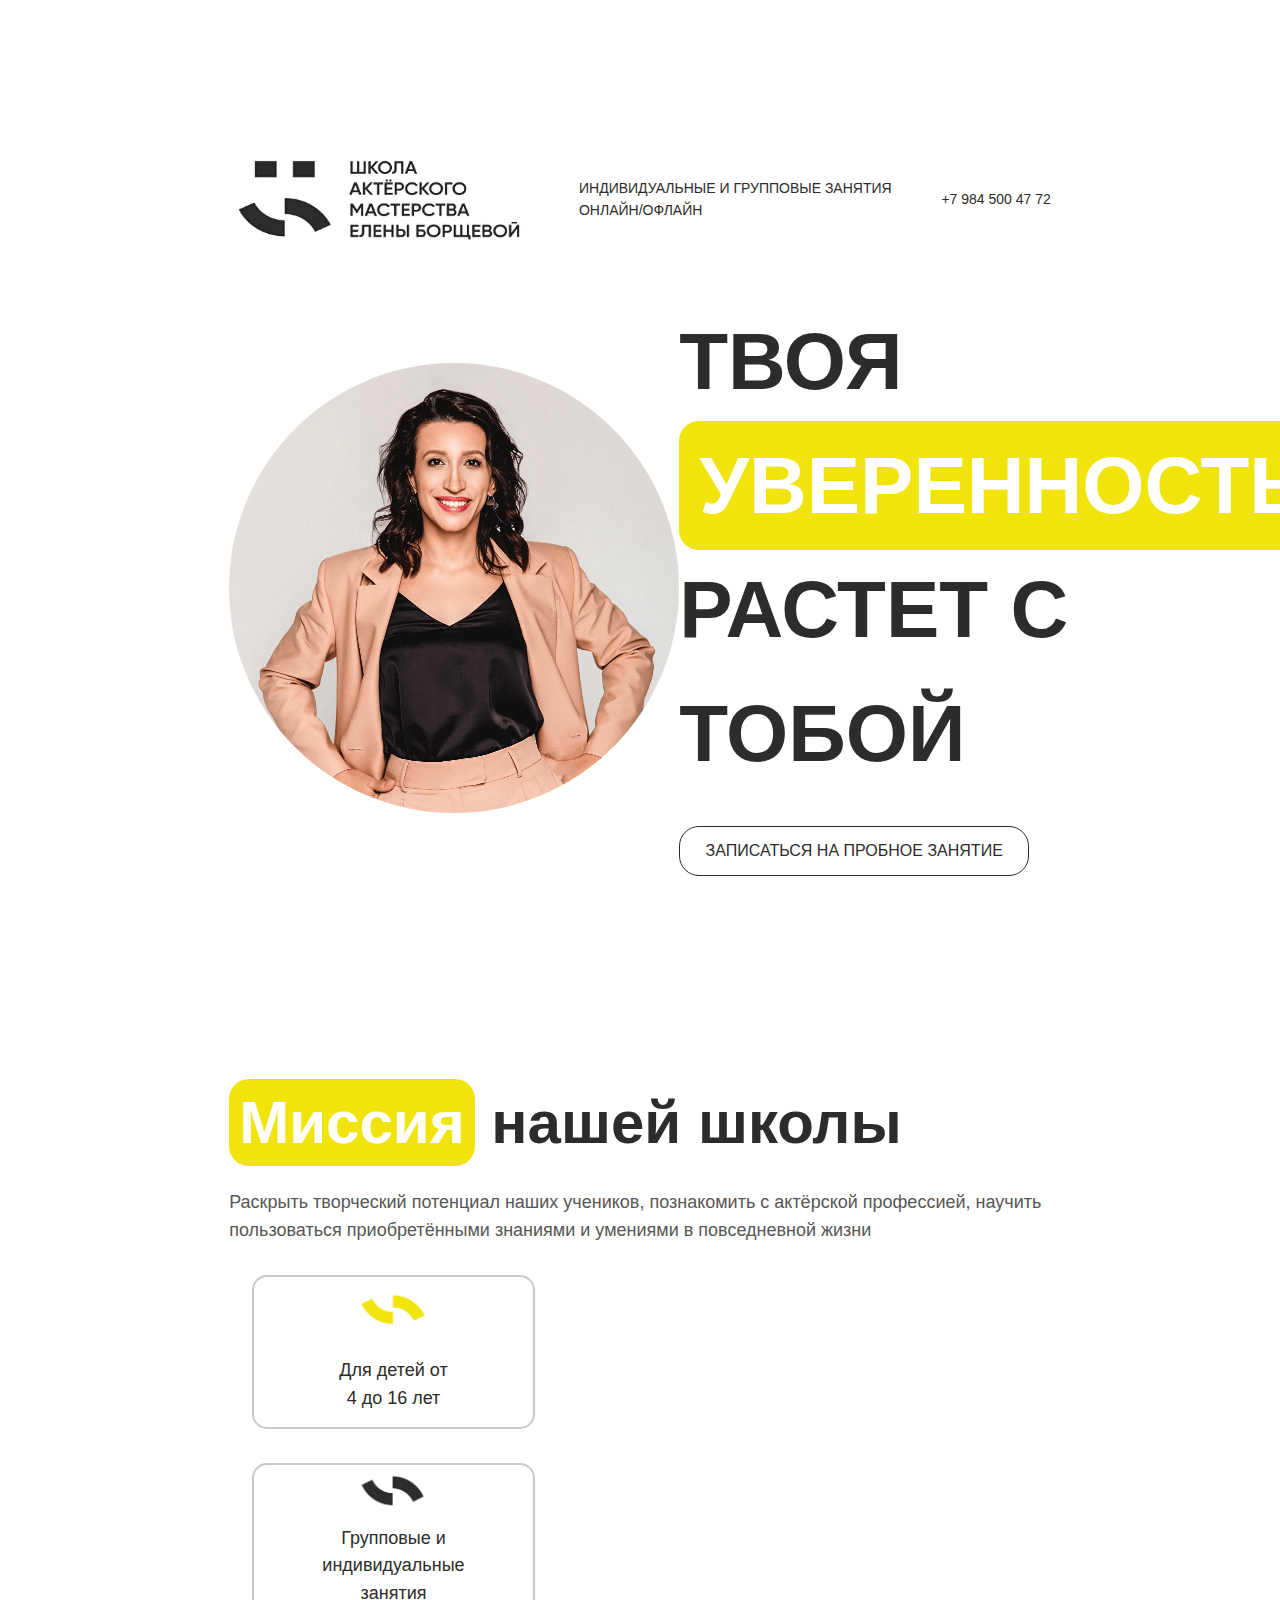
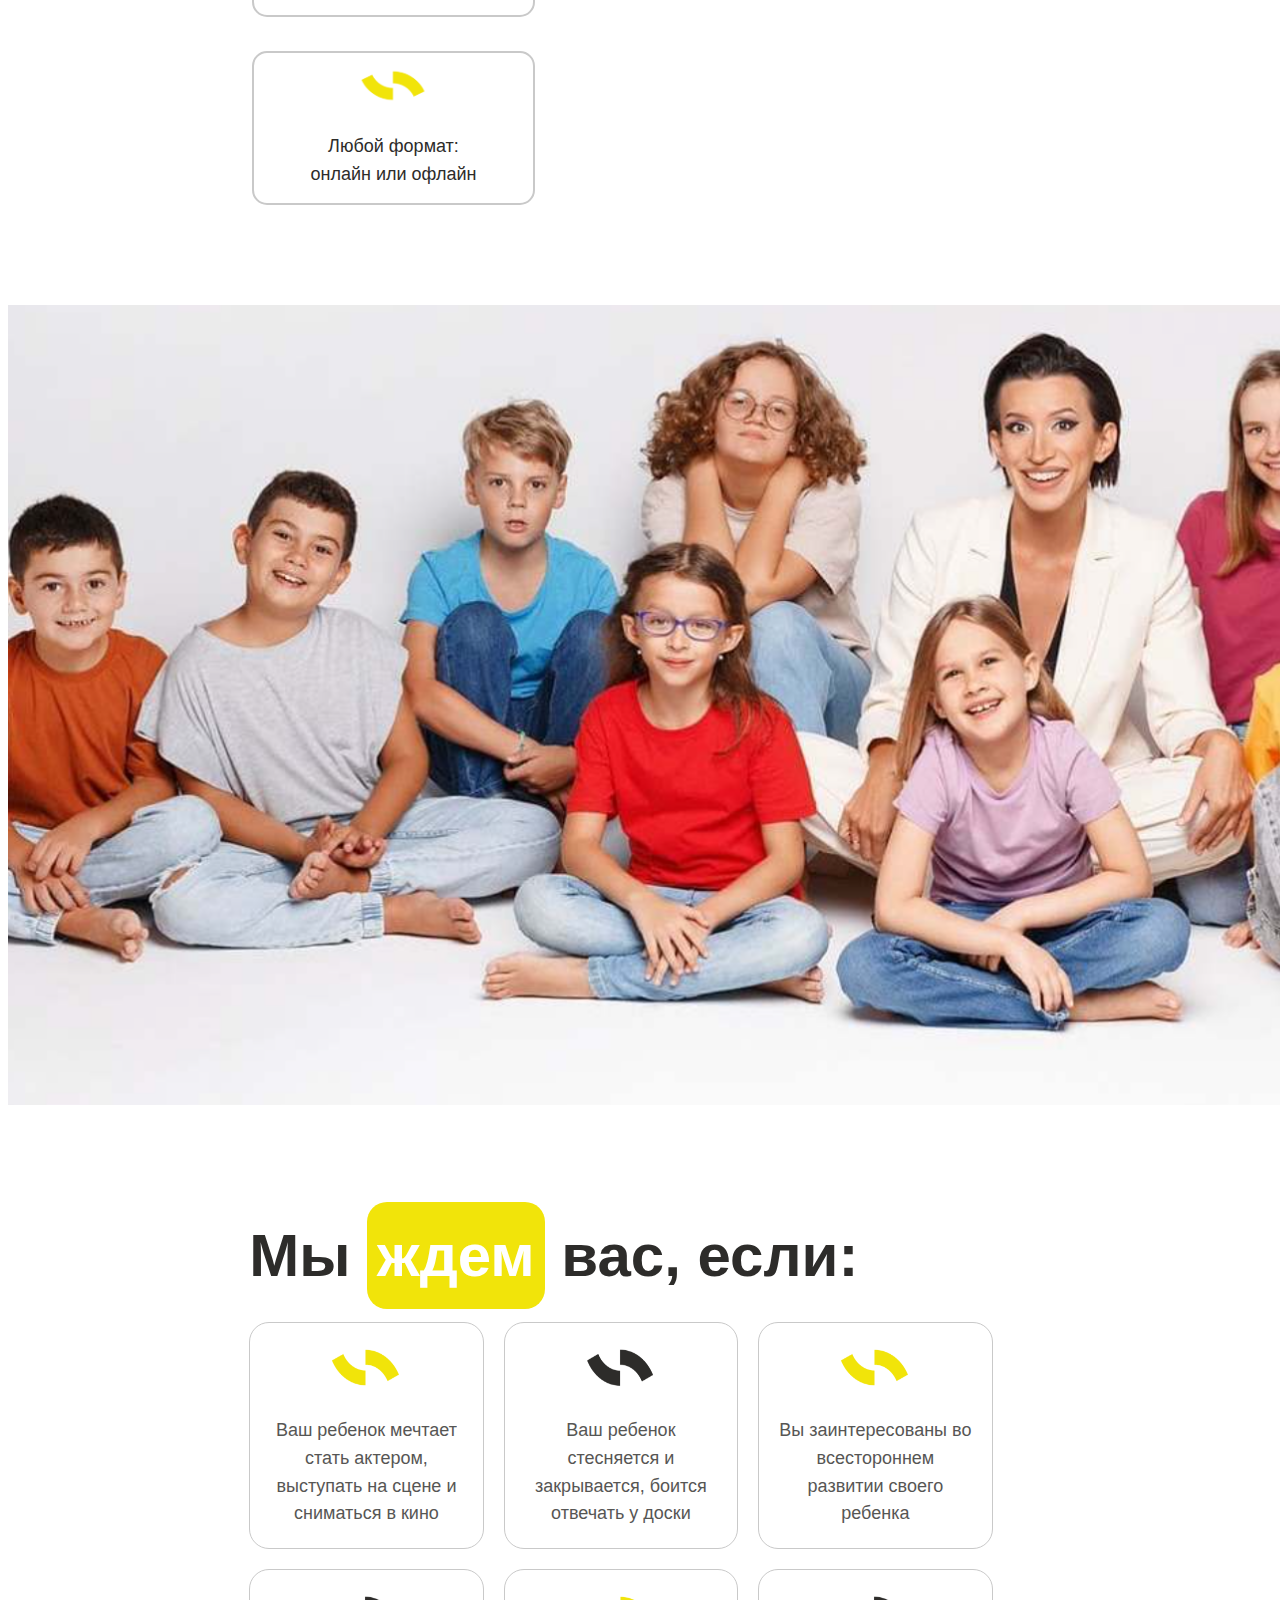
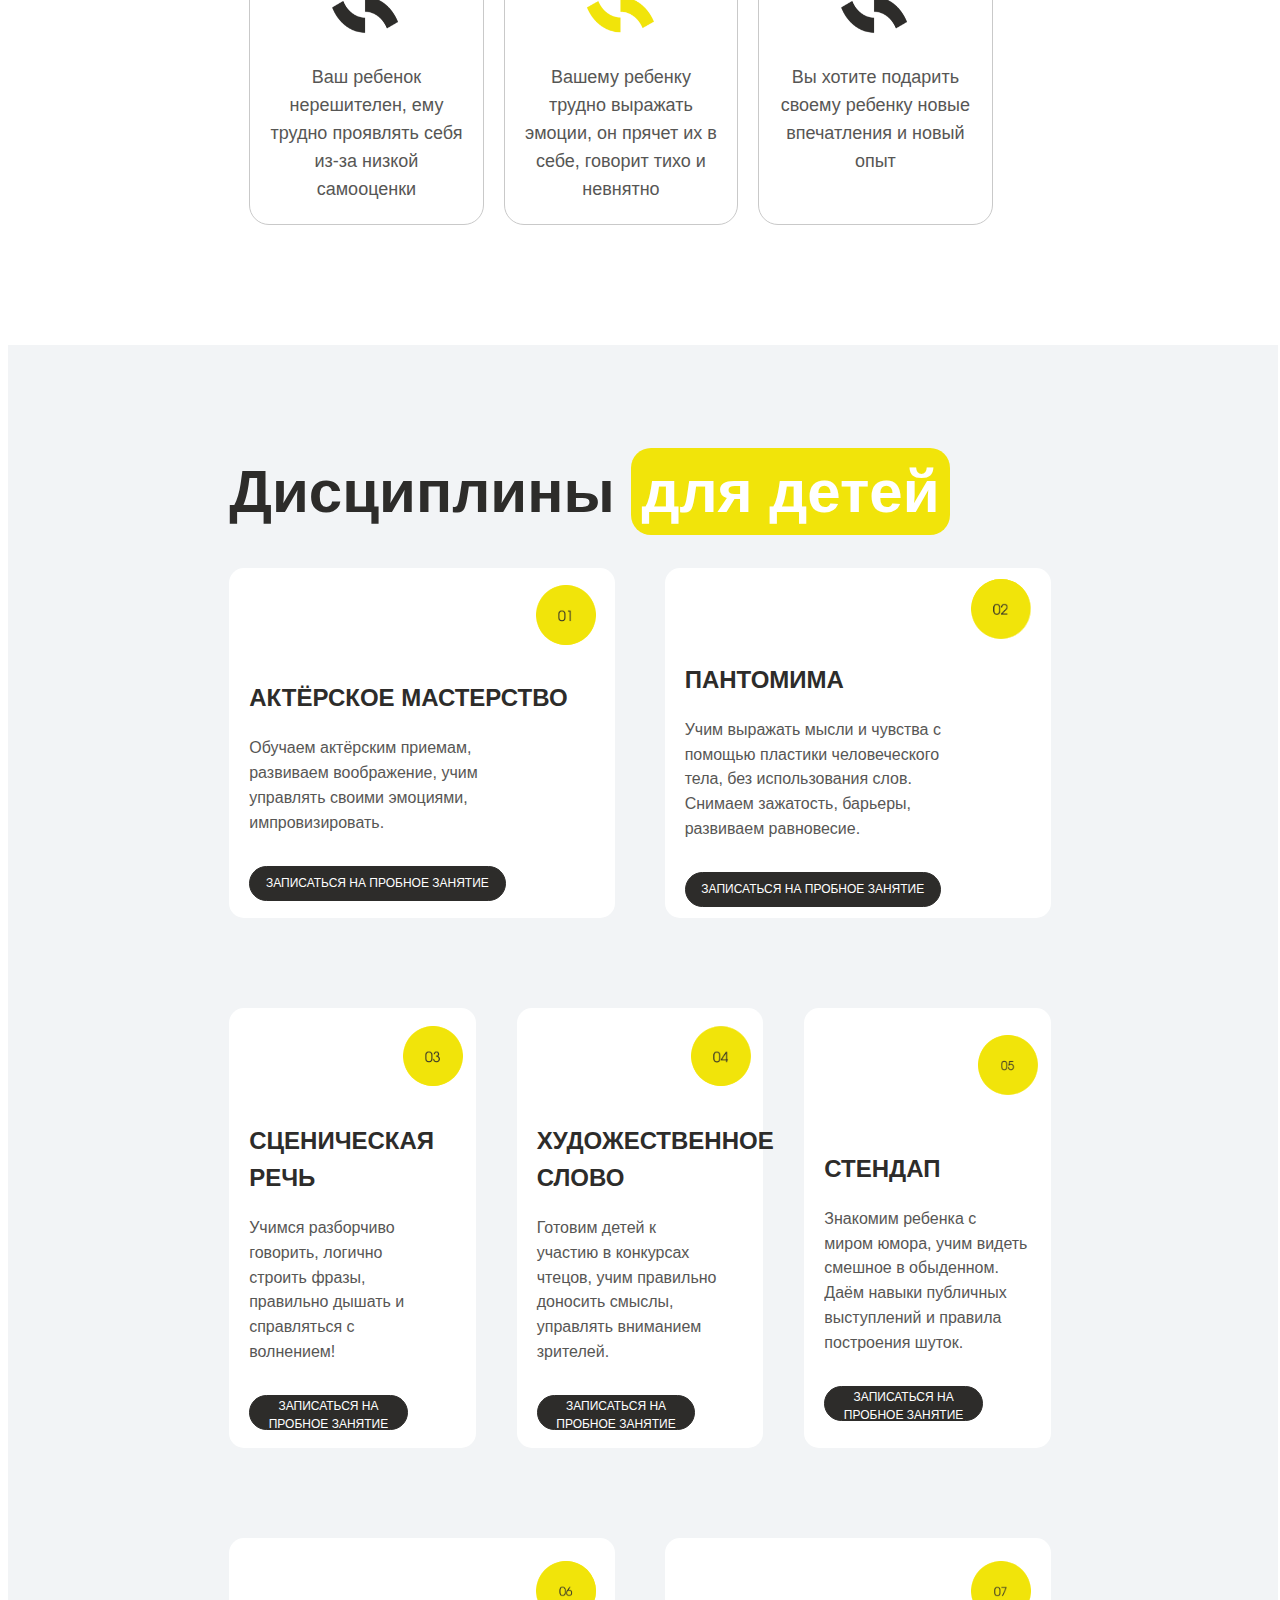
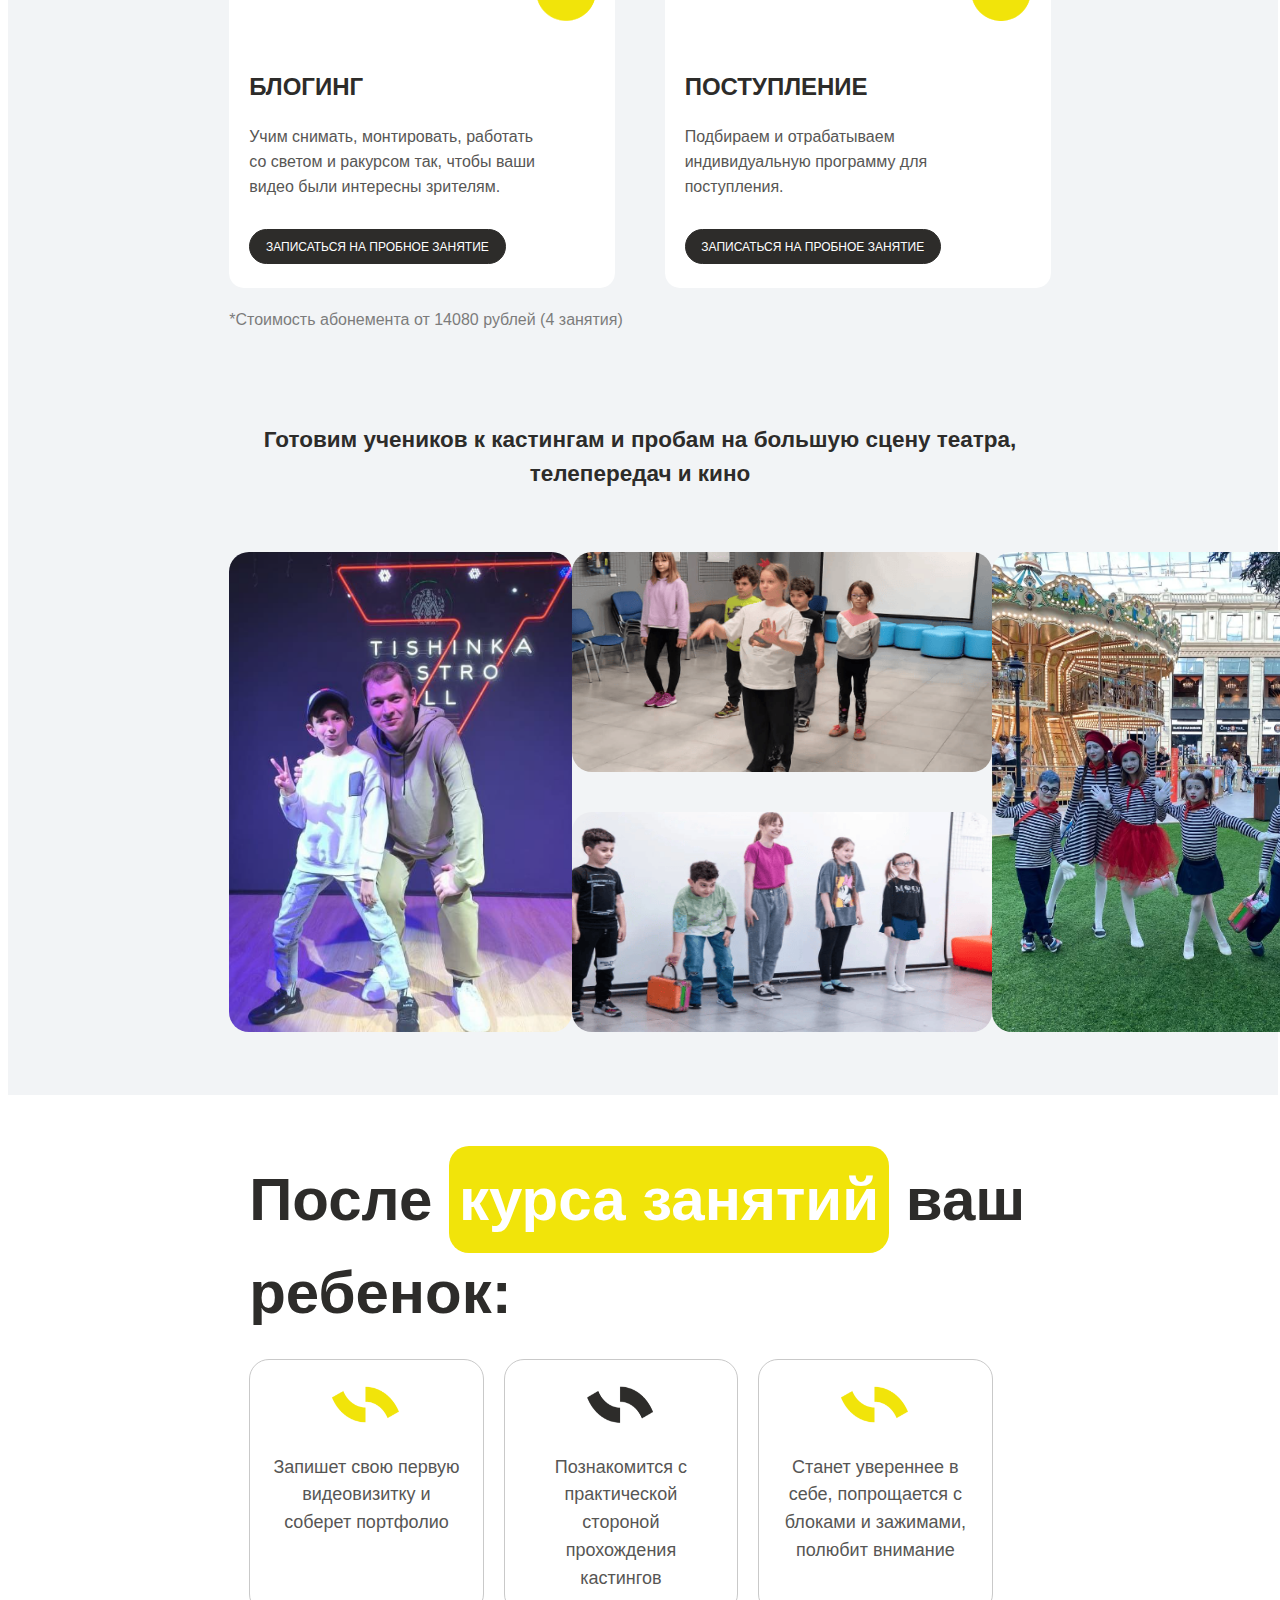
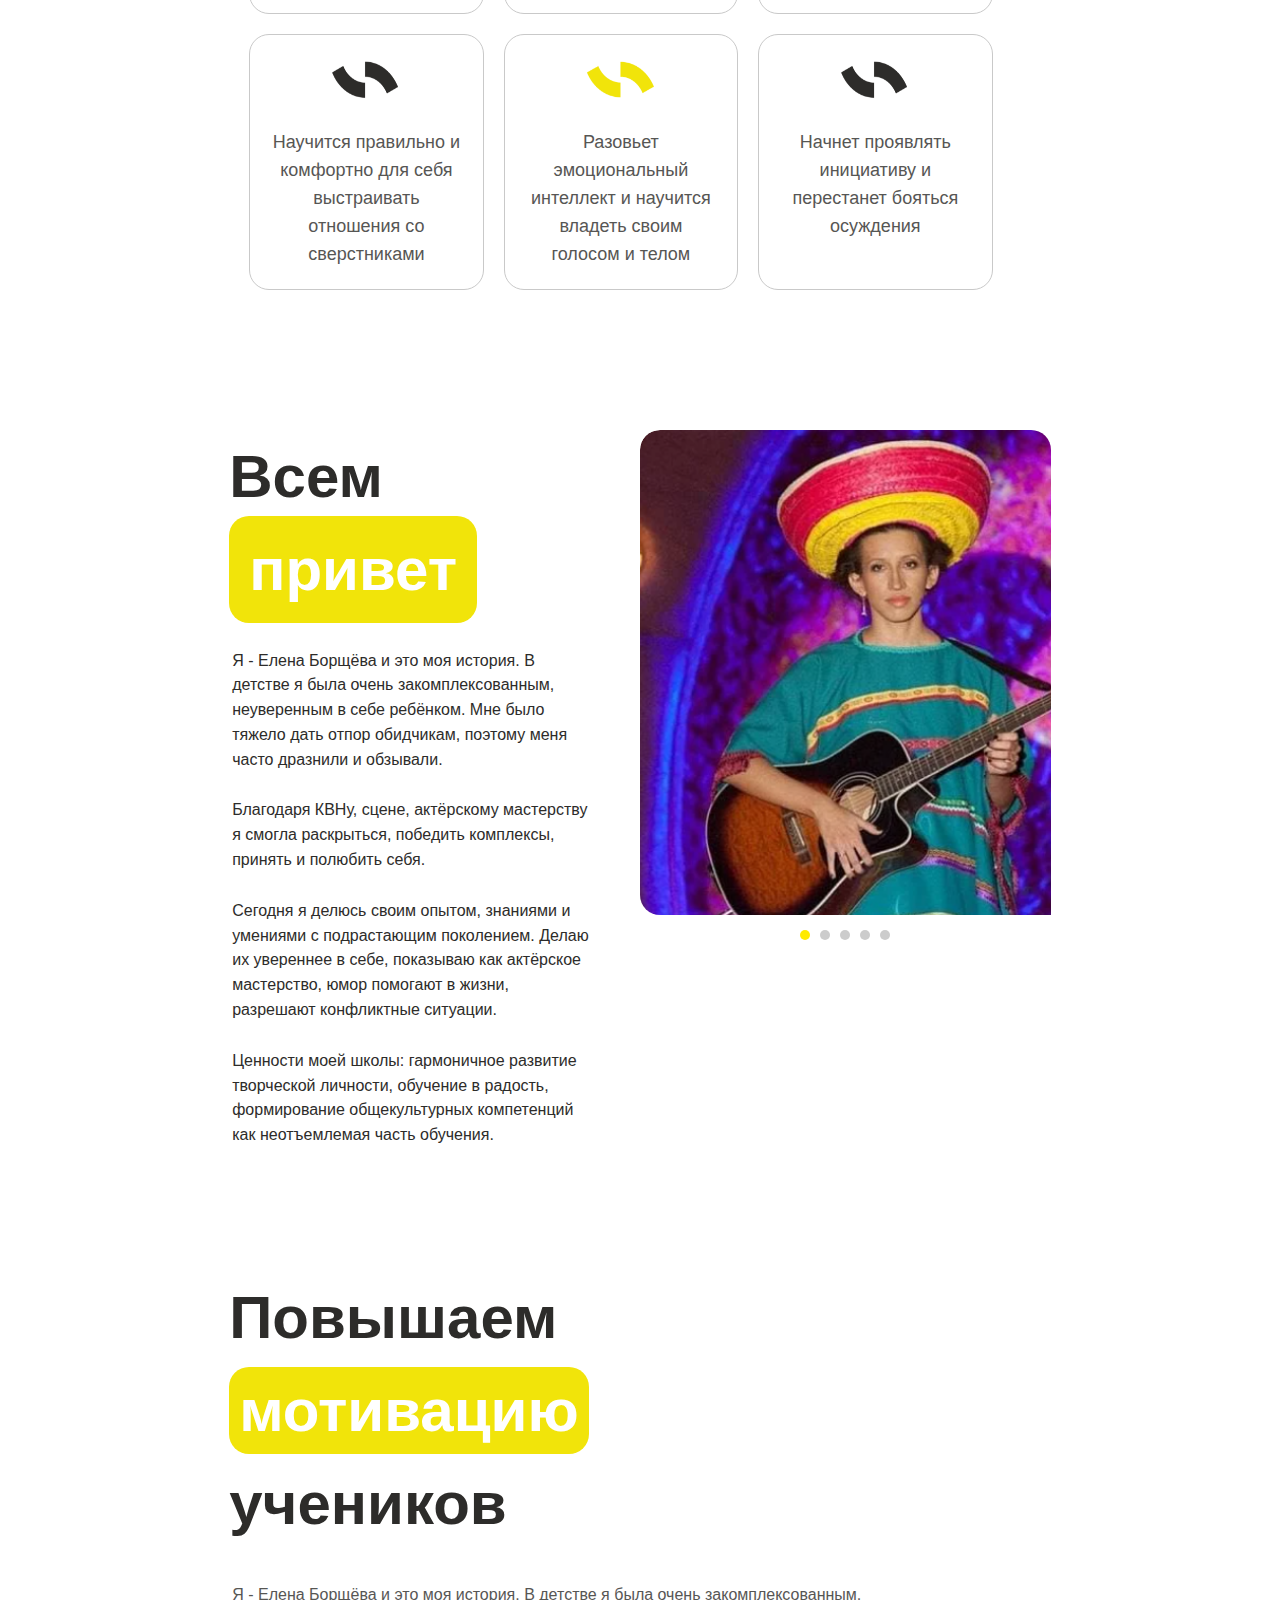
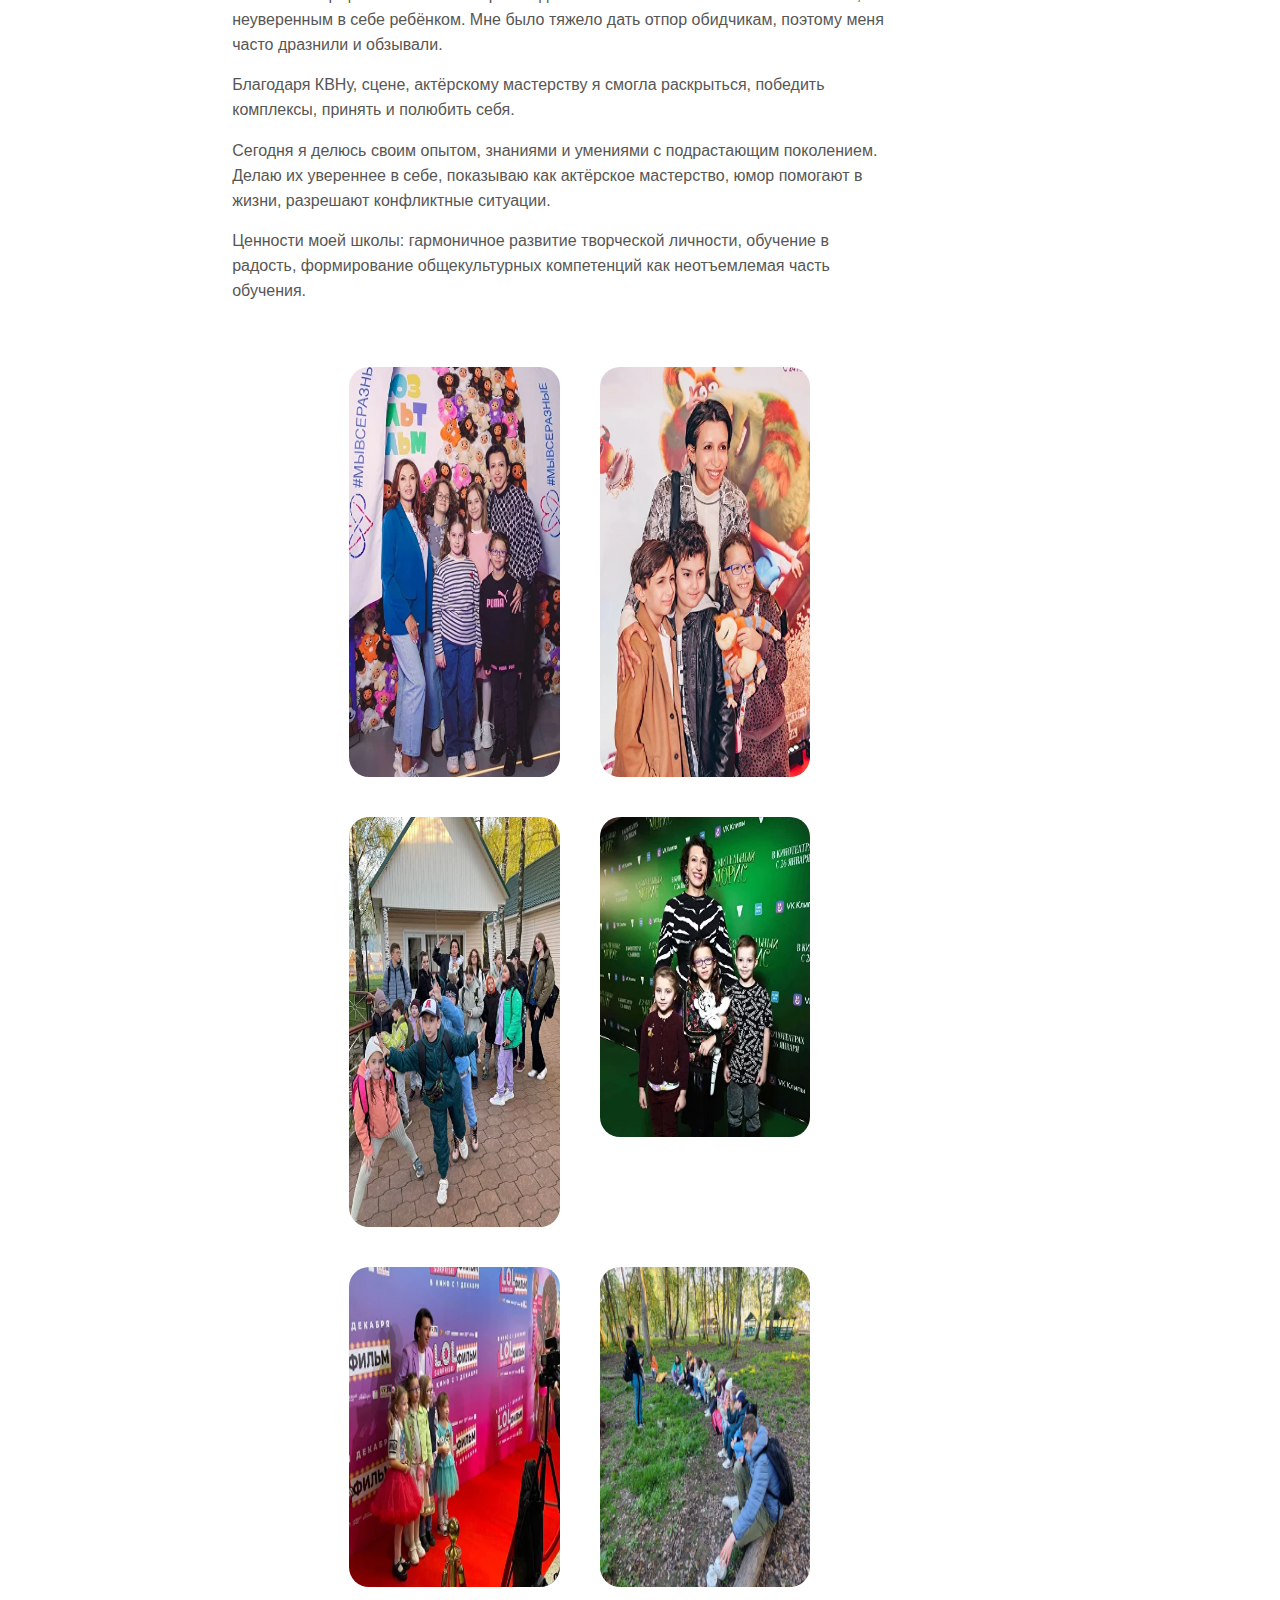
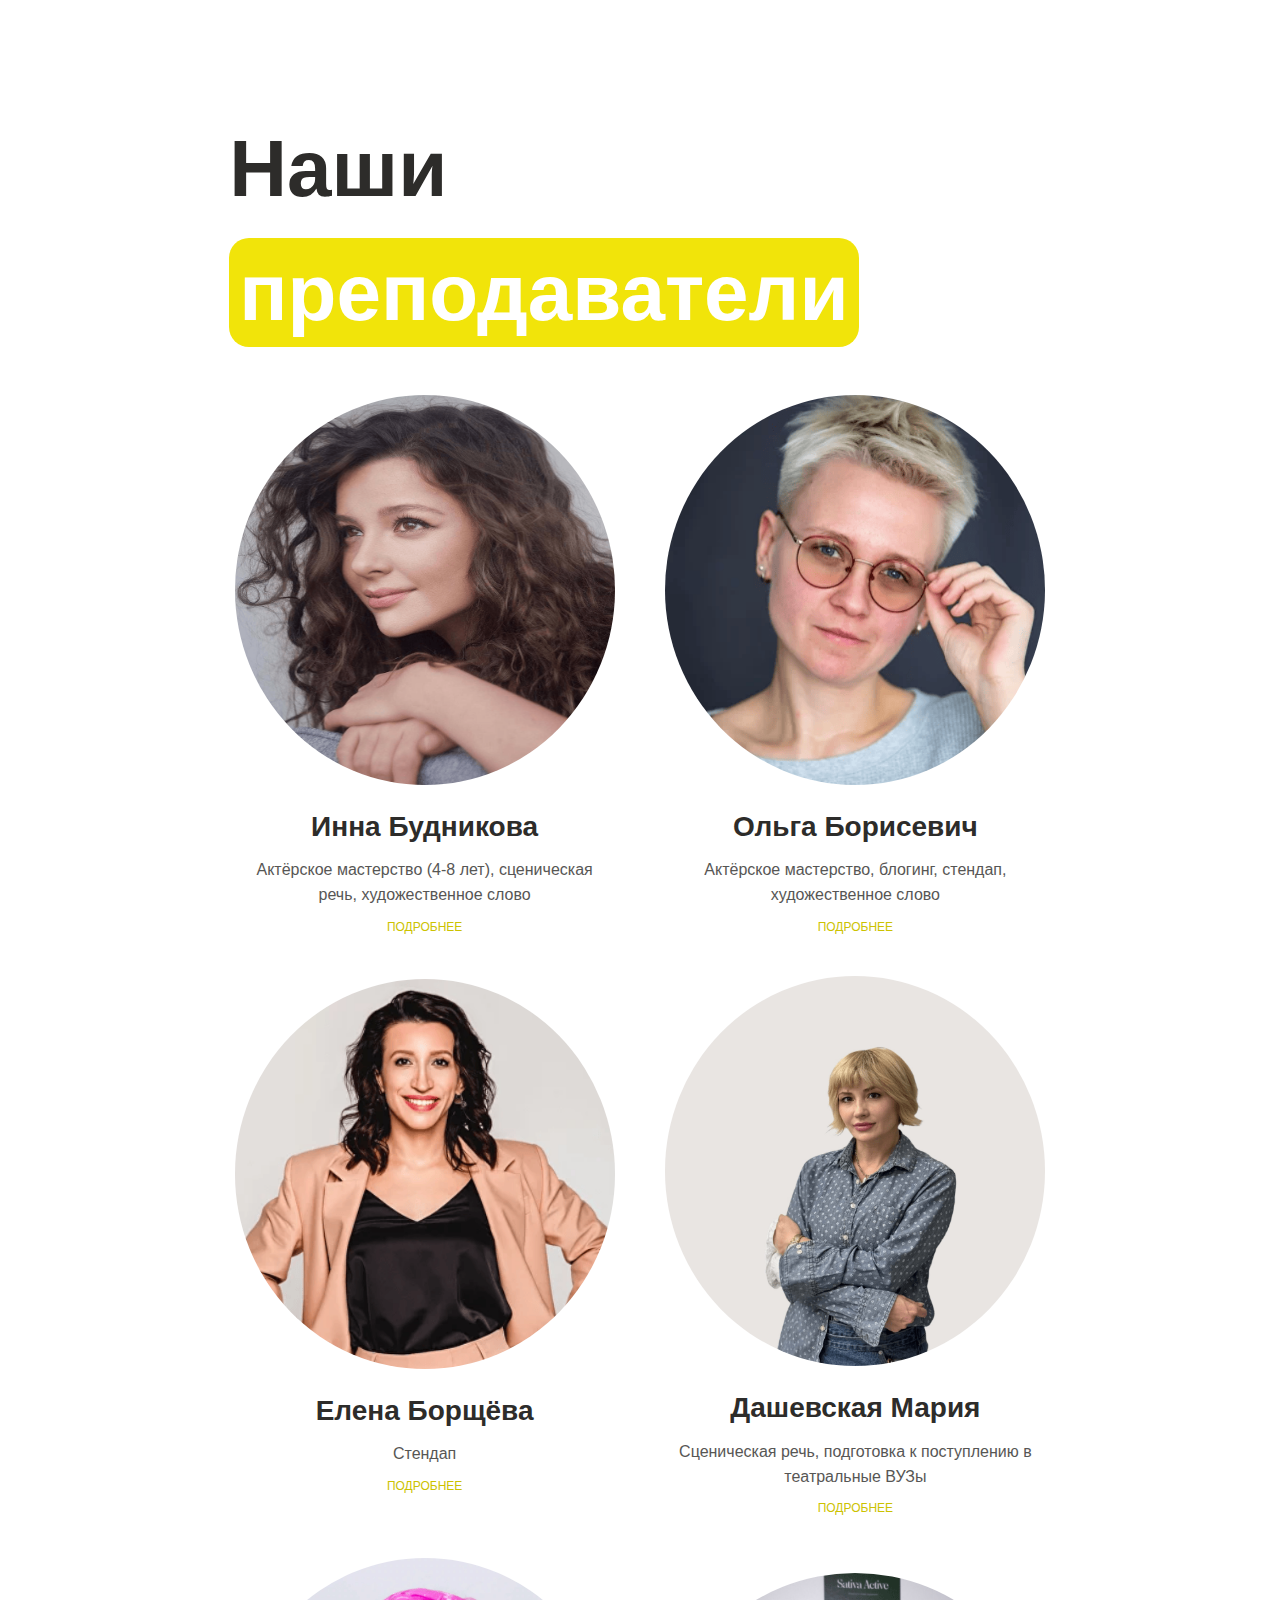
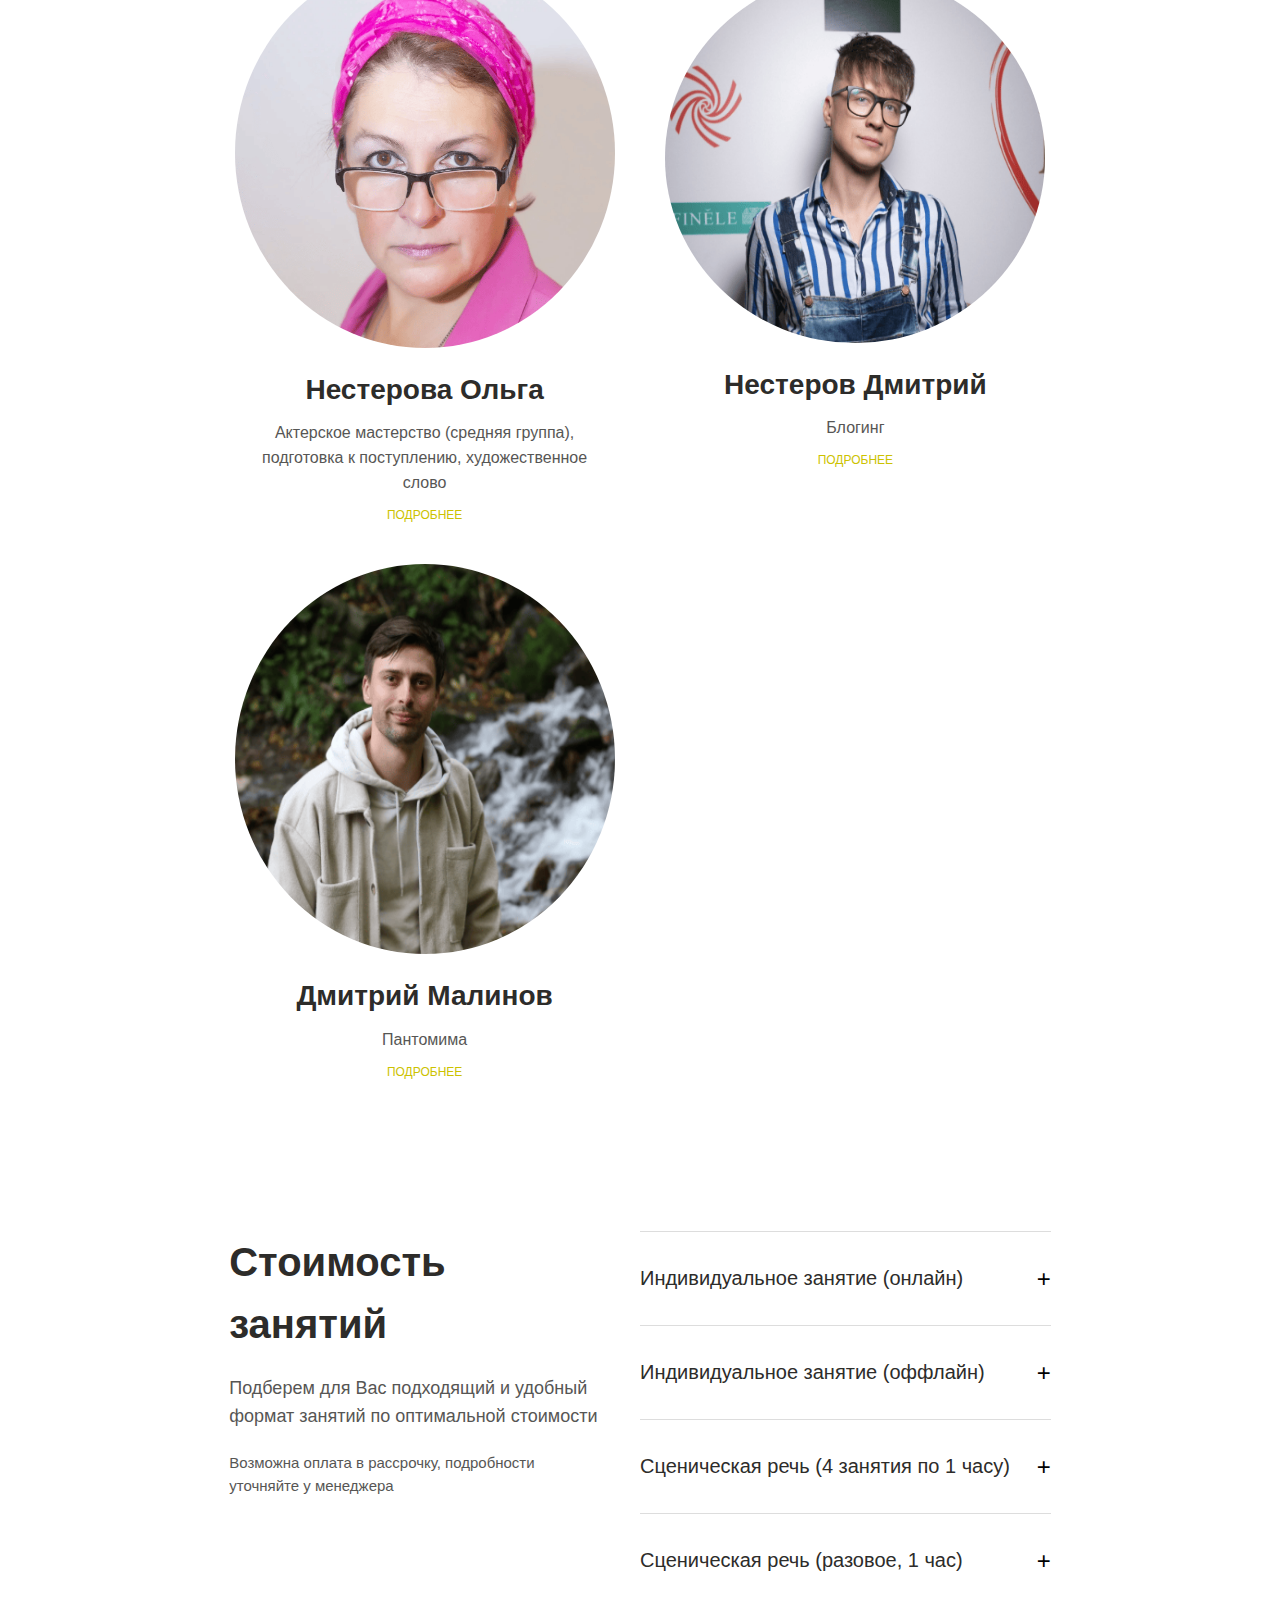
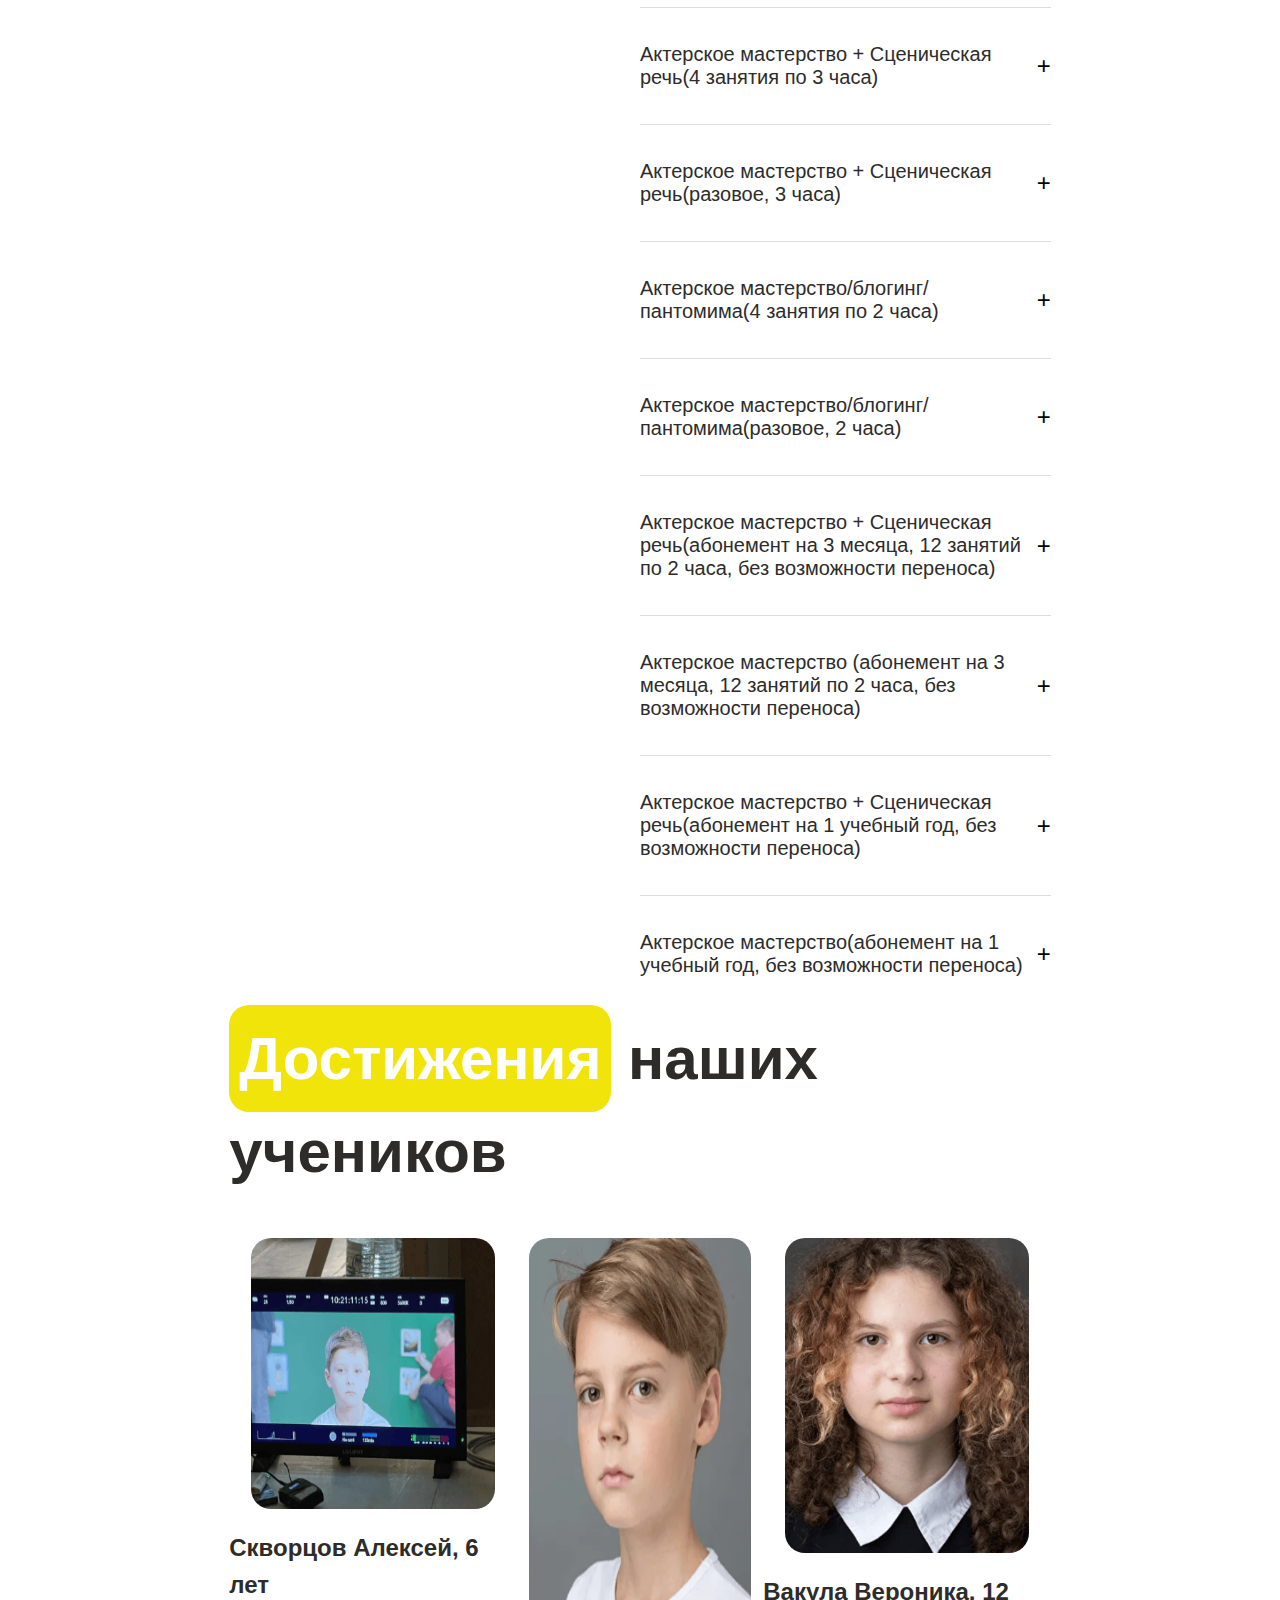
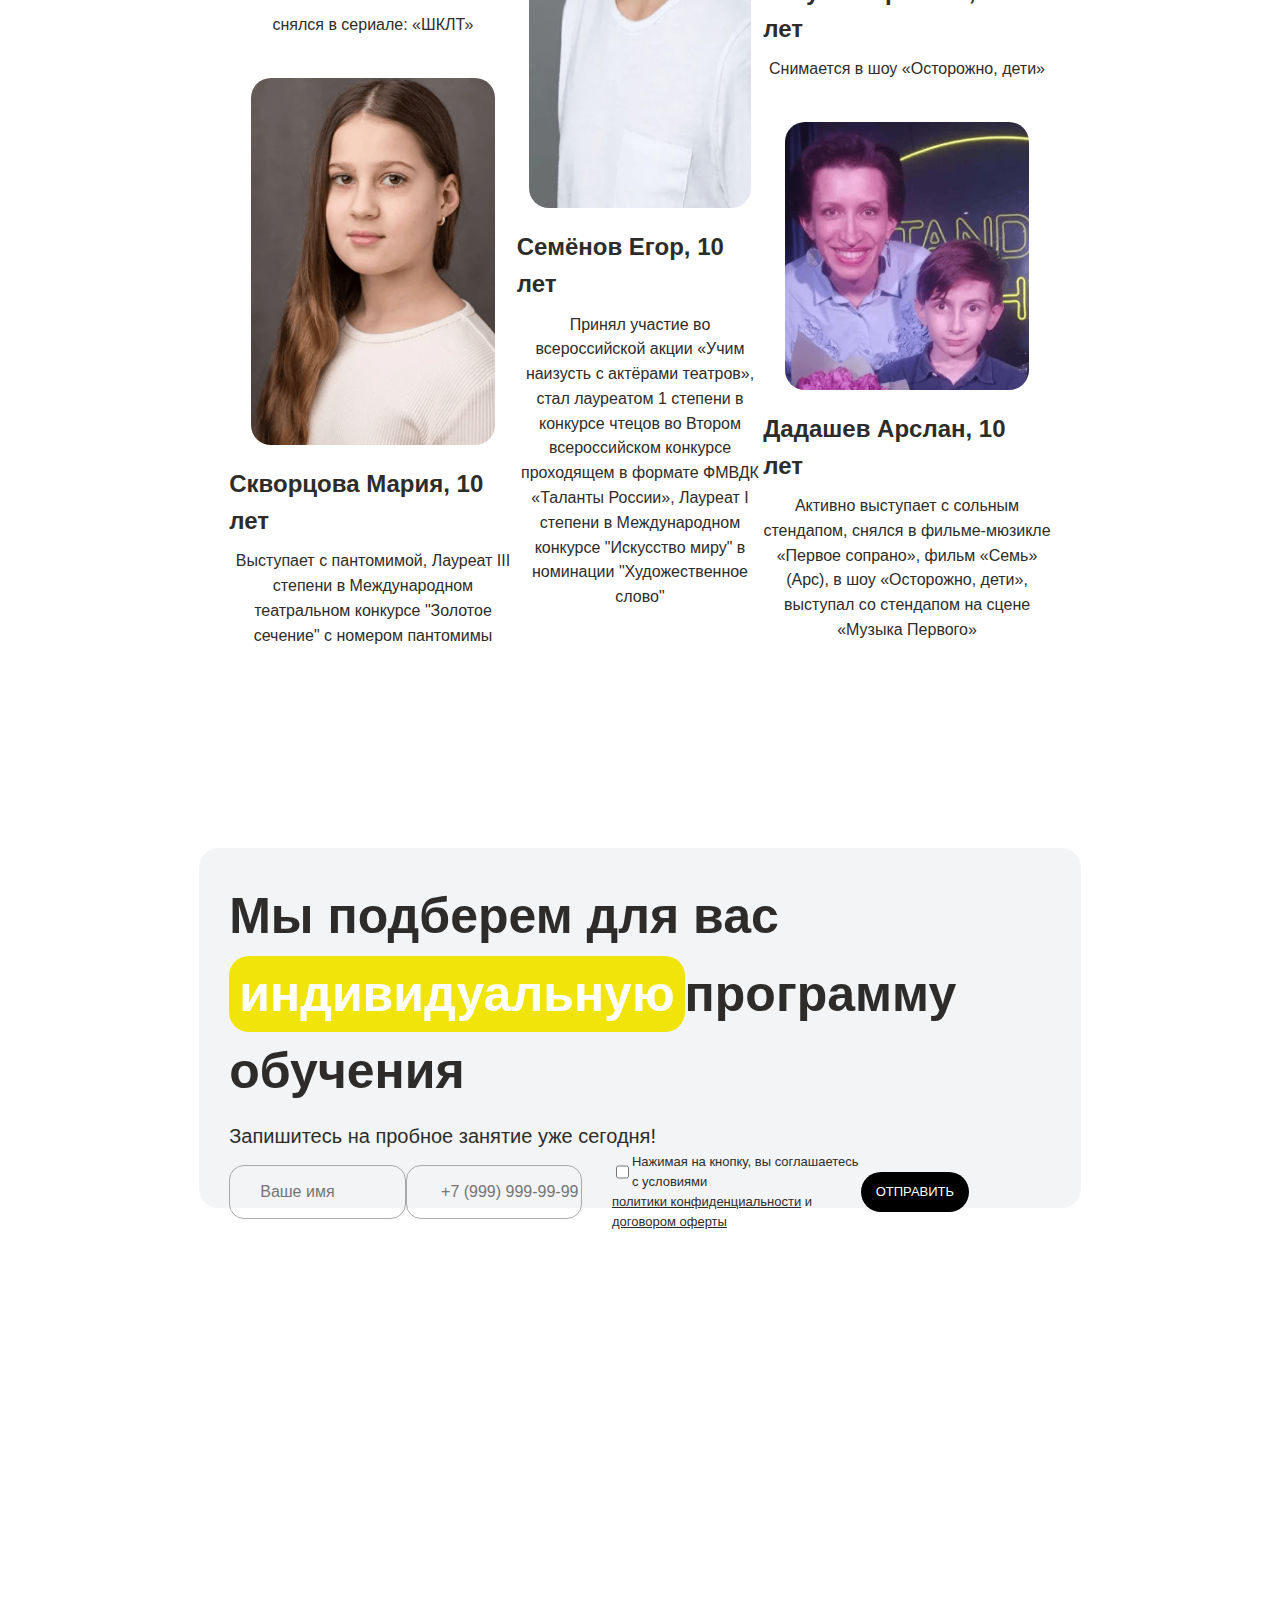
==== index.html @ 92330880 "Add files via upload" ====
<!DOCTYPE html>
<html lang="en">
  <head>
    <meta charset="UTF-8" />
    <meta name="viewport" content="width=device-width, initial-scale=1.0" />
    <link href="https://fonts.cdnfonts.com/css/evolventa" rel="stylesheet" />
    <link rel="stylesheet" href="style.css" />
    <title>Школа актерского мастерства Елены Борщевой</title>
  </head>
  <body>
    <header class="header">
      <div class="header__info">
        <button class="header__info-logo"></button>
        <div>
          <p class="header__info-types">Индивидуальные и групповые занятия</p>
          <p class="header__info-types">онлайн/офлайн</p>
        </div>
        <p class="header__info-num">+7 984 500 47 72</p>
      </div>
      <div class="header__content">
        <img
          class="header__content-img"
          src="images/header__content-img.png"
          alt=""
        />
        <div class="header__content-info">
          <h1 class="header__content-info-title">
            Твоя <br />
            <span class="header__content-info-title-span">уверенность</span
            ><br />
            Растет с тобой
          </h1>
          <button class="header__content-info-button">
            ЗАПИСАТЬСЯ НА ПРОБНОЕ ЗАНЯТИЕ
          </button>
        </div>
      </div>
    </header>
    <div class="mission">
      <h2 class="mission__title">
        <span class="mission__title-span">Миссия</span> нашей школы
      </h2>
      <p class="mission-description">
        Раскрыть творческий потенциал наших учеников, познакомить с актёрской
        профессией, научить пользоваться приобретёнными знаниями и умениями в
        повседневной жизни
      </p>
      <div class="mission-content">
        <div class="mission-content-cards-container">
          <div class="mission-content-card">
            <img
              class="mission-content-card-img"
              src="images/mission-content-card-img.png"
              alt=""
            />
            <p class="mission-content-card-p">Для детей от 4 до 16 лет</p>
          </div>
          <div class="mission-content-card">
            <img
              class="mission-content-card-img"
              src="images/mission-content-card-img(2).png"
              alt=""
            />
            <p class="mission-content-card-p" id="group__lessons-p">
              Групповые и индивидуальные занятия
            </p>
          </div>
          <div class="mission-content-card">
            <img
              class="mission-content-card-img"
              src="images/mission-content-card-img.png"
              alt=""
            />
            <p class="mission-content-card-p" id="format-p">
              Любой формат: онлайн или офлайн
            </p>
          </div>
        </div>
        <div class="mission-content-video">
          <iframe
            class="youtube"
            width="580px"
            height="532px"
            src="https://www.youtube.com/embed/TADQm8BgvSU"
            title="Школа актерского мастерства Елены Борщевой ❤️"
            frameborder="0"
            allow="accelerometer; autoplay; clipboard-write; encrypted-media; gyroscope; picture-in-picture; web-share"
            referrerpolicy="strict-origin-when-cross-origin"
            allowfullscreen
          ></iframe>
        </div>
      </div>
    </div>
    <div class="cover">
      <img class="cover-img" src="images/cover-img.png" alt="" />
    </div>
    <div class="reasons">
      <h2 class="reasons__title">
        Мы <span class="reasons__title-span">ждем</span> вас, если:
      </h2>
      <div class="reasons-grid">
        <div class="reason-card">
          <img
            class="reason-card-img"
            src="images/mission-content-card-img.png"
            alt=""
          />
          <p>
            Ваш ребенок мечтает стать актером, выступать на сцене и сниматься в
            кино
          </p>
        </div>
        <div class="reason-card">
          <img
            class="reason-card-img"
            src="images/mission-content-card-img(2).png"
            alt=""
            aria-hidden="true"
          />
          <p>Ваш ребенок стесняется и закрывается, боится отвечать у доски</p>
        </div>
        <div class="reason-card">
          <img
            class="reason-card-img"
            src="images/mission-content-card-img.png"
            alt=""
          />
          <p>Вы заинтересованы во всестороннем развитии своего ребенка</p>
        </div>
        <div class="reason-card">
          <img
            class="reason-card-img"
            src="images/mission-content-card-img(2).png"
            alt=""
            aria-hidden="true"
          />
          <p>
            Ваш ребенок нерешителен, ему трудно проявлять себя из-за низкой
            самооценки
          </p>
        </div>
        <div class="reason-card">
          <img
            class="reason-card-img"
            src="images/mission-content-card-img.png"
            alt=""
          />
          <p>
            Вашему ребенку трудно выражать эмоции, он прячет их в себе, говорит
            тихо и невнятно
          </p>
        </div>
        <div class="reason-card">
          <img
            class="reason-card-img"
            src="images/mission-content-card-img(2).png"
            alt=""
            aria-hidden="true"
          />
          <p>
            Вы хотите подарить своему ребенку новые впечатления и новый опыт
          </p>
        </div>
      </div>
    </div>
    <div class="disciplines__bg"></div>
    <div class="disciplines">
      <h2 class="disciplines__title">
        Дисциплины <span class="disciplines__title-span">для детей</span>
      </h2>

      <div class="disciplines-grid">
        <div class="cards-container-1">
          <div class="discipline-card" id="card-number-1">
            <div class="card-number-container">
              <img class="card-number" src="images/card-number(1).png" alt="" />
            </div>
            <div class="card__info">
              <h3>Актёрское мастерство</h3>
              <p>
                Обучаем актёрским приемам, развиваем воображение, учим управлять
                своими эмоциями, импровизировать.
              </p>
              <button class="signup-button">
                Записаться на пробное занятие
              </button>
            </div>
          </div>
          <div class="discipline-card" id="card-number-1">
            <div class="card-number-container">
              <img class="card-number" src="images/card-number(2).png" alt="" />
            </div>
            <div class="card__info">
              <h3>Пантомима</h3>
              <p>
                Учим выражать мысли и чувства с помощью пластики человеческого
                тела, без использования слов. Снимаем зажатость, барьеры,
                развиваем равновесие.
              </p>
              <button class="signup-button">
                Записаться на пробное занятие
              </button>
            </div>
          </div>
        </div>
        <div class="cards-container-2">
          <div class="discipline-card" id="card-number-2">
            <div class="card-number-container">
              <img class="card-number" src="images/card-number(3).png" alt="" />
            </div>
            <div class="card__info">
              <h3>сценическая речь</h3>
              <p>
                Учимся разборчиво говорить, логично строить фразы, правильно
                дышать и справляться с волнением!
              </p>
              <button class="signup-button">
                Записаться на пробное занятие
              </button>
            </div>
          </div>
          <div class="discipline-card" id="card-number-2">
            <div class="card-number-container">
              <img class="card-number" src="images/card-number(4).png" alt="" />
            </div>
            <div class="card__info">
              <h3>художественное слово</h3>
              <p>
                Готовим детей к участию в конкурсах чтецов, учим правильно
                доносить смыслы, управлять вниманием зрителей.
              </p>
              <button class="signup-button">
                Записаться на пробное занятие
              </button>
            </div>
          </div>
          <div class="discipline-card" id="card-number-2">
            <div class="card-number-container">
              <img class="card-number" src="images/card-number(5).png" alt="" />
            </div>
            <div class="card__info">
              <h3>стендап</h3>
              <p id="text">
                Знакомим ребенка с миром юмора, учим видеть смешное в обыденном.
                Даём навыки публичных выступлений и правила построения шуток.
              </p>
              <button class="signup-button">
                Записаться на пробное занятие
              </button>
            </div>
          </div>
        </div>
        <div class="cards-container-3">
          <div class="discipline-card" id="card-number-1">
            <div class="card-number-container">
              <img class="card-number" src="images/card-number(6).png" alt="" />
            </div>
            <div class="card__info">
              <h3>Блогинг</h3>
              <p>
                Учим снимать, монтировать, работать со светом и ракурсом так,
                чтобы ваши видео были интересны зрителям.
              </p>
              <button class="signup-button">
                Записаться на пробное занятие
              </button>
            </div>
          </div>
          <div class="discipline-card" id="card-number-1">
            <div class="card-number-container">
              <img class="card-number" src="images/card-number(7).png" alt="" />
            </div>
            <div class="card__info">
              <h3>Поступление</h3>
              <p>
                Подбираем и отрабатываем индивидуальную программу для
                поступления.
              </p>
              <button class="signup-button">
                Записаться на пробное занятие
              </button>
            </div>
          </div>
        </div>
      </div>
      <p class="disciplines-caption">
        *Стоимость абонемента от 14080 рублей (4 занятия)
      </p>
    </div>
    <div class="examples">
      <h2 class="examples-title">
        Готовим учеников к кастингам и пробам на большую сцену театра,
        телепередач и кино
      </h2>
      <div class="examples-container">
        <img class="examples-img-1" src="images/examples-img(1).png" alt="" />
        <div class="examples-block">
          <img class="examples-img-2" src="images/examples-img(2).png" alt="" />
          <img class="examples-img-3" src="images/examples-img(3).png" alt="" />
        </div>
        <img class="examples-img-4" src="images/examples-img(4).png" alt="" />
      </div>
    </div>
    <div class="results">
      <h2 class="reasons__title">
        После <span class="reasons__title-span">курса занятий</span> ваш
        ребенок:
      </h2>
      <div class="reasons-grid">
        <div class="reason-card">
          <img
            class="reason-card-img"
            src="images/mission-content-card-img.png"
            alt=""
          />
          <p>Запишет свою первую видеовизитку и соберет портфолио</p>
        </div>
        <div class="reason-card">
          <img
            class="reason-card-img"
            src="images/mission-content-card-img(2).png"
            alt=""
            aria-hidden="true"
          />
          <p>Познакомится с практической стороной прохождения кастингов</p>
        </div>
        <div class="reason-card">
          <img
            class="reason-card-img"
            src="images/mission-content-card-img.png"
            alt=""
          />
          <p>
            Станет увереннее в себе, попрощается с блоками и зажимами, полюбит
            внимание
          </p>
        </div>
        <div class="reason-card">
          <img
            class="reason-card-img"
            src="images/mission-content-card-img(2).png"
            alt=""
            aria-hidden="true"
          />
          <p>
            Научится правильно и комфортно для себя выстраивать отношения со
            сверстниками
          </p>
        </div>
        <div class="reason-card">
          <img
            class="reason-card-img"
            src="images/mission-content-card-img.png"
            alt=""
          />
          <p>
            Разовьет эмоциональный интеллект и научится владеть своим голосом и
            телом
          </p>
        </div>
        <div class="reason-card">
          <img
            class="reason-card-img"
            src="images/mission-content-card-img(2).png"
            alt=""
            aria-hidden="true"
          />
          <p>Начнет проявлять инициативу и перестанет бояться осуждения</p>
        </div>
      </div>
    </div>
    <div class="introduction">
      <div class="introduction__text">
        <h2 class="introduction__text-title">
          Всем <span class="introduction__text-title-span">привет</span>
        </h2>
        <ul class="introduction-text-list">
          <li class="introduction-text-list-item">
            Я - Елена Борщёва и это моя история. В детстве я была очень
            закомплексованным, неуверенным в себе ребёнком. Мне было тяжело дать
            отпор обидчикам, поэтому меня часто дразнили и обзывали.
          </li>
          <li class="introduction-text-list-item">
            Благодаря КВНу, сцене, актёрскому мастерству я смогла раскрыться,
            победить комплексы, принять и полюбить себя.
          </li>
          <li class="introduction-text-list-item">
            Сегодня я делюсь своим опытом, знаниями и умениями с подрастающим
            поколением. Делаю их увереннее в себе, показываю как актёрское
            мастерство, юмор помогают в жизни, разрешают конфликтные ситуации.
          </li>
          <li class="introduction-text-list-item">
            Ценности моей школы: гармоничное развитие творческой личности,
            обучение в радость, формирование общекультурных компетенций как
            неотъемлемая часть обучения.
          </li>
        </ul>
      </div>
      <div class="image-carousel">
        <div class="carousel-wrapper">
          <img
            src="images/carousel-image-1.png"
            alt="Image 1"
            class="carousel-image"
          />
          <img
            src="images/carousel-image-2.png"
            alt="Image 2"
            class="carousel-image"
          />
          <img
            src="images/carousel-image-3.png"
            alt="Image 3"
            class="carousel-image"
          />
          <img
            src="images/carousel-image-4.png"
            alt="Image 4"
            class="carousel-image"
          />
          <img
            src="images/carousel-image-5.png"
            alt="Image 5"
            class="carousel-image"
          />
        </div>
        <div class="carousel-dots">
          <span class="dot active"></span>
          <span class="dot"></span>
          <span class="dot"></span>
          <span class="dot"></span>
          <span class="dot"></span>
        </div>
      </div>
    </div>
    <div class="motivation">
      <h2 class="motivation__title">
        Повышаем <span class="motivation__title-span">мотивацию</span> учеников
      </h2>
      <ul class="motivation-text-list">
        <li class="motivation-text-list-item">
          Я - Елена Борщёва и это моя история. В детстве я была очень
          закомплексованным, неуверенным в себе ребёнком. Мне было тяжело дать
          отпор обидчикам, поэтому меня часто дразнили и обзывали.
        </li>
        <li class="motivation-text-list-item">
          Благодаря КВНу, сцене, актёрскому мастерству я смогла раскрыться,
          победить комплексы, принять и полюбить себя.
        </li>
        <li class="motivation-text-list-item">
          Сегодня я делюсь своим опытом, знаниями и умениями с подрастающим
          поколением. Делаю их увереннее в себе, показываю как актёрское
          мастерство, юмор помогают в жизни, разрешают конфликтные ситуации.
        </li>
        <li class="motivation-text-list-item">
          Ценности моей школы: гармоничное развитие творческой личности,
          обучение в радость, формирование общекультурных компетенций как
          неотъемлемая часть обучения.
        </li>
      </ul>
      <div class="motivation__grid">
        <img
          class="motivation__grid-img"
          src="images/motivation__grid-img-1.png"
          alt=""
        />
        <img
          class="motivation__grid-img"
          src="images/motivation__grid-img-2.png"
          alt=""
        />
        <img
          class="motivation__grid-img"
          src="images/motivation__grid-img-4.png"
          alt=""
        />
        <img
          class="motivation__grid-img"
          id="motivation__grid-img-type-2"
          src="images/motivation__grid-img-3.png"
          alt=""
        />
        <img
          class="motivation__grid-img"
          id="motivation__grid-img-type-2"
          src="images/motivation__grid-img-5.png"
          alt=""
        />
        <img
          class="motivation__grid-img"
          id="motivation__grid-img-type-2"
          src="images/motivation__grid-img-6.png"
          alt=""
        />
      </div>
    </div>
    <div class="teachers">
      <h2 class="teachers__title">
        Наши <span class="teachers__title-span">преподаватели</span>
      </h2>
      <div class="teachers__cards-container">
        <div class="teaceh__card">
          <img
            class="teaceh__card-img"
            src="images/teaceh__card-img-1.png"
            alt=""
          />
          <h2 class="teaceh__card-title">Инна Будникова</h2>
          <p class="teaceh__card-caption">
            Актёрское мастерство (4-8 лет), сценическая речь, художественное
            слово
          </p>
          <a class="teaceh__card-link" href="">ПОДРОБНЕЕ</a>
        </div>
        <div class="teaceh__card">
          <img
            class="teaceh__card-img"
            src="images/teaceh__card-img-2.png"
            alt=""
          />
          <h2 class="teaceh__card-title">Ольга Борисевич</h2>
          <p class="teaceh__card-caption">
            Актёрское мастерство, блогинг, стендап, художественное слово
          </p>
          <a class="teaceh__card-link" href="">ПОДРОБНЕЕ</a>
        </div>
        <div class="teaceh__card" id="card__ElenaBorj">
          <img
            class="teaceh__card-img"
            src="images/teaceh__card-img-3.png"
            alt=""
          />
          <h2 class="teaceh__card-title">Елена Борщёва</h2>
          <p class="teaceh__card-caption">Стендап</p>
          <a class="teaceh__card-link" href="">ПОДРОБНЕЕ</a>
        </div>
        <div class="teaceh__card">
          <img
            class="teaceh__card-img"
            src="images/teaceh__card-img-4.png"
            alt=""
          />
          <h2 class="teaceh__card-title">Дашевская Мария</h2>
          <p class="teaceh__card-caption">
            Сценическая речь, подготовка к поступлению в театральные ВУЗы
          </p>
          <a class="teaceh__card-link" href="">ПОДРОБНЕЕ</a>
        </div>
        <div class="teaceh__card">
          <img
            class="teaceh__card-img"
            src="images/teaceh__card-img-5.png"
            alt=""
          />
          <h2 class="teaceh__card-title">Нестерова Ольга</h2>
          <p class="teaceh__card-caption">
            Актерское мастерство (средняя группа), подготовка к поступлению,
            художественное слово
          </p>
          <a class="teaceh__card-link" href="">ПОДРОБНЕЕ</a>
        </div>
        <div class="teaceh__card" id="card__dmitryNest">
          <img
            class="teaceh__card-img"
            src="images/teaceh__card-img-6.png"
            alt=""
          />
          <h2 class="teaceh__card-title">Нестеров Дмитрий</h2>
          <p class="teaceh__card-caption">Блогинг</p>
          <a class="teaceh__card-link" href="">ПОДРОБНЕЕ</a>
        </div>
        <div class="teaceh__card">
          <img
            class="teaceh__card-img"
            src="images/teaceh__card-img-7.png"
            alt=""
          />
          <h2 class="teaceh__card-title">Дмитрий Малинов</h2>
          <p class="teaceh__card-caption">Пантомима</p>
          <a class="teaceh__card-link" href="">ПОДРОБНЕЕ</a>
        </div>
      </div>
    </div>
    <div class="costs">
      <div class="costs__text">
        <h2 class="costs__text-title">Стоимость занятий</h2>
        <p class="costs__text-p">
          Подберем для Вас подходящий и удобный формат занятий по оптимальной
          стоимости
        </p>
        <p class="costs__text-p2">
          Возможна оплата в рассрочку, подробности уточняйте у менеджера
        </p>
      </div>
      <div class="costs__variants">
        <div class="price-item">
          <div class="price-header">
            <h3>Индивидуальное занятие (онлайн)</h3>
            <button class="toggle-button">+</button>
          </div>
          <div class="price-details">
            <p>3 300 р</p>
          </div>
        </div>

        <div class="price-item">
          <div class="price-header">
            <h3>Индивидуальное занятие (оффлайн)</h3>
            <button class="toggle-button">+</button>
          </div>
          <div class="price-details">
            <p>4 400 р</p>
          </div>
        </div>

        <div class="price-item">
          <div class="price-header">
            <h3>Сценическая речь (4 занятия по 1 часу)</h3>
            <button class="toggle-button">+</button>
          </div>
          <div class="price-details">
            <p>6 600 р</p>
          </div>
        </div>
        <div class="price-item">
          <div class="price-header">
            <h3>Сценическая речь (разовое, 1 час)</h3>
            <button class="toggle-button">+</button>
          </div>
          <div class="price-details">
            <p>1 980 р</p>
          </div>
        </div>
        <div class="price-item">
          <div class="price-header">
            <h3>
              Актерское мастерство + Сценическая речь(4 занятия по 3 часа)
            </h3>
            <button class="toggle-button">+</button>
          </div>
          <div class="price-details">
            <p>19 800 р</p>
          </div>
        </div>

        <div class="price-item">
          <div class="price-header">
            <h3>Актерское мастерство + Сценическая речь(разовое, 3 часа)</h3>
            <button class="toggle-button">+</button>
          </div>
          <div class="price-details">
            <p>5 500 р</p>
          </div>
        </div>

        <div class="price-item">
          <div class="price-header">
            <h3>Актерское мастерство/блогинг/пантомима(4 занятия по 2 часа)</h3>
            <button class="toggle-button">+</button>
          </div>
          <div class="price-details">
            <p>14 080 р</p>
          </div>
        </div>
        <div class="price-item">
          <div class="price-header">
            <h3>Актерское мастерство/блогинг/пантомима(разовое, 2 часа)</h3>
            <button class="toggle-button">+</button>
          </div>
          <div class="price-details">
            <p>4 000 р</p>
          </div>
        </div>
        <div class="price-item">
          <div class="price-header">
            <h3>
              Актерское мастерство + Сценическая речь(абонемент на 3 месяца, 12
              занятий по 2 часа, без возможности переноса)
            </h3>
            <button class="toggle-button">+</button>
          </div>
          <div class="price-details">
            <p>52 800 р</p>
            <p style="margin-top: 30px">
              Для вашего удобства рассчитали экономию: при покупке абонемента
              месячная стоимость будет 17 600 р
            </p>
          </div>
        </div>

        <div class="price-item">
          <div class="price-header">
            <h3>
              Актерское мастерство (абонемент на 3 месяца, 12 занятий по 2 часа,
              без возможности переноса)
            </h3>
            <button class="toggle-button">+</button>
          </div>
          <div class="price-details">
            <p>36 960 р</p>
            <p style="margin-top: 30px">
              Для вашего удобства рассчитали экономию: при покупке абонемента
              месячная стоимость будет 12 320 р
            </p>
          </div>
        </div>

        <div class="price-item">
          <div class="price-header">
            <h3>
              Актерское мастерство + Сценическая речь(абонемент на 1 учебный
              год, без возможности переноса)
            </h3>
            <button class="toggle-button">+</button>
          </div>
          <div class="price-details">
            <p>138 600 р</p>
            <p style="margin-top: 30px">
              Для вашего удобства рассчитали экономию: при покупке абонемента
              месячная стоимость будет 15 400 р
            </p>
          </div>
        </div>
        <div class="price-item">
          <div class="price-header">
            <h3>
              Актерское мастерство(абонемент на 1 учебный год, без возможности
              переноса)
            </h3>
            <button class="toggle-button">+</button>
          </div>
          <div class="price-details">
            <p>98 560р</p>
            <p style="margin-top: 30px">
              Для вашего удобства рассчитали экономию: при покупке абонемента
              месячная стоимость будет 10 951 р
            </p>
          </div>
        </div>
      </div>
    </div>
    <div class="achievements">
      <h2 class="achievements__title">
        <span class="achievements__title-span">Достижения</span> наших учеников
      </h2>
      <div class="achievements__cards-container">
        <div class="achievements__cards-first">
          <div class="achievements__cards-first-1">
            <img
              class="achievements__cards-first-1-img"
              src="images/achievements__cards-first-1-img.png"
              alt=""
            />
            <h3 class="achievements__cards-first-1-title">
              Скворцов Алексей, 6 лет
            </h3>
            <p class="achievements__cards-first-1-description">
              снялся в сериале: «ШКЛТ»
            </p>
          </div>
          <div class="achievements__cards-first-2">
            <img
              class="achievements__cards-first-2-img"
              src="images/achievements__cards-first-1-img2.png"
              alt=""
            />
            <h3 class="achievements__cards-first-1-title">
              Скворцова Мария, 10 лет
            </h3>
            <p class="achievements__cards-first-1-description">
              Выступает с пантомимой, Лауреат III степени в Международном
              театральном конкурсе "Золотое сечение" с номером пантомимы
            </p>
          </div>
        </div>
        <div class="achievements__cards-scnd">
          <div class="achievements__cards-scnd-1">
            <img
              class="achievements__cards-scnd-1-img"
              src="images/achievements__cards-scnd-1-img.png"
              alt=""
            />
            <h3 class="achievements__cards-scnd-1-title">
              Семёнов Егор, 10 лет
            </h3>
            <p class="achievements__cards-scnd-1-p">
              Принял участие во всероссийской акции «Учим наизусть с актёрами
              театров», стал лауреатом 1 степени в конкурсе чтецов во Втором
              всероссийском конкурсе проходящем в формате ФМВДК «Таланты
              России», Лауреат I степени в Международном конкурсе "Искусство
              миру" в номинации "Художественное слово"
            </p>
          </div>
        </div>
        <div class="achievements__cards-thrd">
          <div class="achievements__cards-thrd-1">
            <img
              class="achievements__cards-thrd-1-img"
              src="images/achievements__cards-thrd-1-img.png"
              alt=""
            />
            <h3 class="achievements__cards-thrd-1-title">
              Вакула Вероника, 12 лет
            </h3>
            <p class="achievements__cards-thrd-1-p">
              Снимается в шоу «Осторожно, дети»
            </p>
          </div>
          <div class="achievements__cards-thrd-2">
            <img
              class="achievements__cards-thrd-2-img"
              src="images/achievements__cards-thrd-2-img.png"
              alt=""
            />
            <h3 class="achievements__cards-thrd-1-title">
              Дадашев Арслан, 10 лет
            </h3>
            <p class="achievements__cards-thrd-1-p">
              Активно выступает с сольным стендапом, снялся в фильме-мюзикле
              «Первое сопрано», фильм «Семь» (Арс), в шоу «Осторожно, дети»,
              выступал со стендапом на сцене «Музыка Первого»
            </p>
          </div>
        </div>
      </div>
    </div>
    <div class="form">
      <div>
        <h2 class="form__title">
          Мы подберем для вас
          <span class="form__title-span"> индивидуальную</span>программу
          обучения
        </h2>
        <p class="form-p">Запишитесь на пробное занятие уже сегодня!</p>
      </div>
      <div class="form__inputs">
        <input
          class="form__input-name"
          id="name"
          placeholder="Ваше имя "
          type="text"
        />
        <input
          class="form__input-number"
          placeholder=" +7 (999) 999-99-99"
          type="text"
        />
        <div class="offers">
          <div class="checkbox-container">
            <input class="form__input-checkbox" type="checkbox" />
            <p class="form__input-checkbox-p">
              Нажимая на кнопку, вы соглашаетесь с условиями
            </p>
          </div>
          <p class="form__input-checkbox-p">
            <span style="text-decoration: underline; cursor: pointer"
              >политики конфиденциальности</span
            >
            и
            <span style="text-decoration: underline; cursor: pointer"
              >договором оферты</span
            >
          </p>
        </div>
        <button class="form__input-button">ОТПРАВИТЬ</button>
      </div>
    </div>
    <div class="map">
      <iframe
        src="https://www.google.com/maps/embed?pb=!1m18!1m12!1m3!1d17960.809964662814!2d37.48795638915508!3d55.75674340540852!2m3!1f0!2f0!3f0!3m2!1i1024!2i768!4f13.1!3m3!1m2!1s0x46b5496133f42f31%3A0x5331a703f27dd1!2z0KbQtdC90YLRgCDQtNC10YLRgdC60L7Qs9C-INGA0LDQt9Cy0LjRgtC40Y8g0JHQuNCx0LvQuNC-0YLQtdC60Lgg4oSWIDExINC40LzQtdC90Lgg0JQu0JIuINCU0LDQstGL0LTQvtCy0LA!5e0!3m2!1sru!2sru!4v1741427974923!5m2!1sru!2sru"
        width="100%"
        height="450"
        style="border: 0"
        allowfullscreen=""
        loading="lazy"
        referrerpolicy="no-referrer-when-downgrade"
      ></iframe>
    </div>
    <div class="footer">
      <div class="footer__container">
        <p class="footer__text">
          Можете связаться с нами по телефону: +7 984 500 47 72
        </p>
        <div class="footer__socialMedias">
          <button class="footer__socMedia" id="button1">
            <img src="images/socMedia-inst.png" alt="" />
          </button>
          <button class="footer__socMedia" id="button2">
            <img src="images/socMedia-vk.png" alt="" />
          </button>
          <button class="footer__socMedia" id="button3">
            <img src="images/socMedia-whatsapp.png" alt="" />
          </button>
        </div>
        <a class="footer__text" href="">Политика конфиденциальности</a>
        <a class="footer__text" href="">Договор оферты</a>
        <p
          class="footer__text"
          style="text-transform: uppercase; font-weight: 500"
        >
          © Школа актёрского мастерства Елены Борщёвой 2023
        </p>
        <a class="footer__text" href="">Разработка сайта</a>
      </div>
    </div>
    <script src="index.js"></script>
  </body>
</html>
---- style.css ----
div,
span,
h1,
h2,
h3,
h4,
h5,
h6,
p,
blockquote,
pre,
a,
code,
img,
b,
u,
i,
center,
table,
tr,
th,
td,
video {
  margin: 0;
  padding: 0;
  border: 0;
}
.header {
  width: 65%;
  margin: auto;
  margin-top: 150px;
}
.header__info {
  display: flex;
  justify-content: space-between;
  align-items: center;
}
.header__info-logo {
  border: none;
  background: none;
  background-image: url(images/header__info-logo.png);
  width: 300px;
  height: 100px;
  background-size: 300px 100px;
  background-repeat: no-repeat;
}
.header__info-types {
  font-size: 14px;
  font-family: "Evolventa", Arial, sans-serif;
  line-height: 1.55;
  font-weight: 400;
  text-transform: uppercase;
  background-position: center center;
  border-color: transparent;
  border-style: solid;
  margin: 0;
  padding: 0;
  color: #2d2c2a;
}
.header__info-num {
  font-size: 14px;
  font-family: "Evolventa", Arial, sans-serif;
  line-height: 1.55;
  font-weight: 400;
  text-transform: uppercase;
  background-position: center center;
  border-color: transparent;
  border-style: solid;
  margin: 0;
  padding: 0;
  color: #2d2c2a;
}
.header__content {
  display: flex;
  margin-top: 50px;
  justify-content: space-between;
  align-items: center;
}
.header__content-img {
  width: 450px;
  height: 450px;
  border-radius: 53%;
}
.header__content-info-title {
  color: #2d2c2a;
  font-size: 80px;
  font-family: "Evolventa", Arial, sans-serif;
  line-height: 1.55;
  font-weight: 700;
  text-transform: uppercase;
  background-position: center center;
  border-color: transparent;
  border-style: solid;
  margin: 0;
  padding: 0;
  margin-bottom: 30px;
}
.header__content-info-title-span {
  background: #f1e40a;
  padding: 20px;
  border-radius: 20px;
  color: white;
}
.header__content-info-button {
  color: #2d2c2a;
  background: none;
  font-size: 16px;
  font-family: "Evolventa", Arial, sans-serif;
  line-height: 1.55;
  font-weight: 400;
  text-transform: uppercase;
  border-width: 1px;
  border-radius: 20px 20px 20px 20px;
  background-position: center center;
  border-color: #2d2c2a;
  border-style: solid;
  width: 350px;
  height: 50px;
  transition: 0.5s;
}
.header__content-info-button:hover {
  background-color: #2d2c2a;
  color: white;
}
.mission {
  width: 65%;
  margin: auto;
  margin-top: 200px;
}
.mission__title {
  color: #2d2c2a;
  font-size: 60px;
  font-family: "Evolventa", Arial, sans-serif;
  line-height: 1.55;
  font-weight: 700;
  background-position: center center;
  border-color: transparent;
  border-style: solid;
  margin-bottom: 20px;
}
.mission__title-span {
  background: #f1e40a;
  padding: 10px;
  border-radius: 20px;
  color: white;
}
.mission-description {
  color: #2d2c2a;
  font-size: 18px;
  font-family: "Evolventa", Arial, sans-serif;
  line-height: 1.55;
  font-weight: 400;
  background-position: center center;
  border-color: transparent;
  border-style: solid;
  opacity: 0.8;
}
.mission-content {
  height: 530px;
  display: flex;
  justify-content: space-between;
  align-items: center;
  margin-top: 30px;
}
.mission-content-cards-container {
  width: 40%;
  height: 100%;
  display: flex;
  flex-direction: column;
  justify-content: space-between;
  align-items: center;
}
.mission-content-card {
  width: 85%;
  height: 150px;
  border: 2px solid #c9c9c9;
  display: flex;
  flex-direction: column;
  justify-content: space-around;
  align-items: center;
  border-radius: 15px;
}
.mission-content-card-img {
  width: 75px;
  height: 40px;
}
.youtube {
  border-radius: 20px;
}

.mission-content-card-p {
  color: #2d2c2a;
  font-size: 18px;
  font-family: "Evolventa", Arial, sans-serif;
  line-height: 1.55;
  font-weight: 400;
  background-position: center center;
  border-color: transparent;
  border-style: solid;
  width: 40%;
  text-align: center;
}
#group__lessons-p {
  width: 60%;
}
#format-p {
  width: 60%;
}
.mission-content-video {
  height: 100%;
  width: 60%;
  border-radius: 20px;
}
.cover-img {
  height: 100%;
  height: 800px;
  margin-top: 100px;
}
.reasons {
  margin: auto;
  width: 65%;
  margin-top: 100px;
  position: relative;
  z-index: 1;
}
.reasons__title {
  color: #2d2c2a;
  font-size: 60px;
  font-family: "Evolventa", Arial, sans-serif;
  line-height: 1.55;
  font-weight: 700;
  background-position: center center;
  border-color: transparent;
  border-style: solid;
  margin-left: 20px;
}
.reasons__title-span {
  background: #f1e40a;
  padding: 20px 10px 20px 10px;
  border-radius: 20px;
  color: white;
}
.reasons__cards-container {
  display: grid;
}
.reasons-grid {
  display: grid;
  grid-template-columns: repeat(auto-fit, minmax(30%, 170px));
  gap: 20px;
  padding: 20px;
  margin: auto;
}

/* Card Styling */
.reason-card {
  background-color: #fff;
  border-radius: 20px; /* Rounded corners */
  padding: 20px;
  text-align: center;
  border: 1px solid #c9c9c9;
}

.reason-card img {
  width: 80px; /* Adjust the size of icons */
  height: 50px;
  margin-bottom: 20px;
}

.reason-card p {
  color: #2d2c2a;
  font-size: 18px;
  font-family: "Evolventa", Arial, sans-serif;
  line-height: 1.55;
  font-weight: 400;
  background-position: center center;
  border-color: transparent;
  border-style: solid;
  opacity: 0.8;
}

.disciplines__bg {
  background-color: #f2f4f6;
  width: 99.2%;
  height: 2350px;
  position: absolute;
  z-index: 0;
  margin-top: 100px;
}
.disciplines {
  margin: auto;
  width: 65%;
  position: relative;
  z-index: 1;
  margin-top: 200px;
}
.disciplines__title {
  color: #2d2c2a;
  font-size: 60px;
  font-family: "Evolventa", Arial, sans-serif;
  line-height: 1.55;
  font-weight: 700;
  background-position: center center;
  border-color: transparent;
  border-style: solid;
  text-align: left;
}
.disciplines__title-span {
  background: #f1e40a;
  padding: 10px;
  border-radius: 20px;
  color: white;
}
.disciplines-section {
  text-align: center;
  padding: 40px;
}

.disciplines-section h2 {
  font-size: 2.5em;
  margin-bottom: 30px;
}

.disciplines-section h2 span {
  background-color: #ffea00; /* Yellow background */
  padding: 5px 10px;
}

/* Grid Layout */
.disciplines-grid {
  height: 1350px;
  display: flex;
  flex-direction: column;
  justify-content: space-between;
}

/* Card Styles */
.discipline-card {
  display: flex;
  flex-direction: column;
  justify-content: space-around;
  width: 40%;

  background: white;
  border-radius: 15px;
}

.discipline-card .card-number {
  grid-area: number;
  width: 60px;
  height: 60px;
  border-radius: 50%;
  background-color: #ffea00;
  color: #000;
  display: flex;
  justify-content: center;
  align-items: center;
  font-size: 1em;
  justify-self: start;
}

.discipline-card h3 {
  color: #2d2c2a;
  font-size: 24px;
  font-family: "Evolventa", Arial, sans-serif;
  line-height: 1.55;
  font-weight: 700;
  text-transform: uppercase;
  background-position: center center;
  border-color: transparent;
  border-style: solid;
}

.discipline-card p {
  color: #2d2c2a;
  font-size: 16px;
  font-family: "Evolventa", Arial, sans-serif;
  line-height: 1.55;
  font-weight: 400;
  background-position: center center;
  border-color: transparent;
  border-style: solid;
  width: 100%;
  opacity: 0.8;
  margin-top: 20px;
  width: 80%;
}

.discipline-card .signup-button {
  width: 70%;
  height: 35px;
  color: #ffffff;
  font-size: 12px;
  font-family: "Evolventa", Arial, sans-serif;
  line-height: 1.55;
  font-weight: 400;
  text-transform: uppercase;
  border-width: 1px;
  border-radius: 30px;
  background-color: #2d2c2a;
  background-position: center center;
  border-color: #2d2c2a;
  border-style: solid;
  transition: 0.6s;
  margin-top: 30px;
}
.card-number-container {
  width: 95%;
  display: flex;
  justify-content: flex-end;
}
.discipline-card .signup-button:hover {
  background: white;
  color: black;
}
.card__info {
  display: flex;
  flex-direction: column;
  justify-content: space-between;
  margin-left: 20px;
}
.cards-container-1 {
  display: flex;
  justify-content: space-between;
  margin-top: 30px;
}
.cards-container-2 {
  display: flex;
  justify-content: space-between;
  margin-top: 50px;
}
.cards-container-3 {
  display: flex;
  justify-content: space-between;
  margin-top: 50px;
}
#card-number-1 {
  width: 47%;
  height: 350px;
}
#card-number-2 {
  width: 30%;
  height: 440px;
  display: flex;
}
#text {
  width: 90%;
}
.disciplines-caption {
  color: #2d2c2a;
  font-size: 16px;
  font-family: "Evolventa", Arial, sans-serif;
  line-height: 1.55;
  font-weight: 400;
  background-position: center center;
  border-color: transparent;
  border-style: solid;
  margin-top: 20px;
  opacity: 0.6;
}
.examples {
  margin: auto;
  width: 65%;
  height: 30px;
  position: relative;
  z-index: 1;
  margin-top: 90px;
}
.examples {
  color: #2d2c2a;
  font-size: 15px;
  font-family: "Evolventa", sans-serif;
  line-height: 1.55;
  font-weight: 200;
  background-position: center center;
  border-color: transparent;
  border-style: solid;
  text-align: center;
}
.examples-container {
  width: 100%;
  display: flex;
  justify-content: space-between;
  align-items: center;
  margin-top: 60px;
}
.examples-img-1 {
  width: 350px;
  height: 480px;
  border-radius: 20px;
}
.examples-block {
  display: flex;
  flex-direction: column;
  justify-content: space-between;
  align-items: center;
  height: 480px;
}
.examples-img-2 {
  width: 420px;
  height: 220px;
  border-radius: 20px;
}
.examples-img-3 {
  width: 420px;
  height: 220px;
  border-radius: 20px;
}
.examples-img-4 {
  width: 350px;
  height: 480px;
  border-radius: 20px;
}
.results {
  margin: auto;
  width: 65%;
  position: relative;
  margin-top: 700px;
}
.introduction {
  width: 65%;
  margin: auto;
  display: flex;
  justify-content: space-between;
  margin-top: 120px;
}
.introduction__text {
  width: 45%;
}
.introduction__text-title {
  font-size: 60px;
  font-family: "Evolventa", Arial, sans-serif;
  line-height: 1.55;
  font-weight: 700;
  background-position: center center;
  border-color: transparent;
  border-style: solid;
  color: #2d2c2a;
}
.introduction__text-title-span {
  background: #f1e40a;
  padding: 20px;
  border-radius: 20px;
  color: white;
}
.introduction-text-list {
  list-style-type: none;
  padding: 0;
  margin: 0;
  margin-top: 30px;
}
.introduction-text-list-item {
  color: #2d2c2a;
  font-size: 16px;
  font-family: "Evolventa", Arial, sans-serif;
  line-height: 1.55;
  font-weight: 400;
  background-position: center center;
  border-color: transparent;
  border-style: solid;
  margin-bottom: 20px;
}
.about-me-section {
  display: flex;
  align-items: flex-start;
  padding: 40px;
  gap: 40px; /* Space between text and carousel */
}

/* Text Content */
.about-me-section .text-content {
  width: 50%; /* Take up half the width */
  text-align: left;
  font-size: 1em;
}

.about-me-section h2 {
  font-size: 2.5em;
  margin-bottom: 20px;
}

.about-me-section h2 span {
  background-color: #ffea00; /* Yellow background */
  padding: 5px 10px;
}

.about-me-section p {
  line-height: 1.6;
  margin-bottom: 15px;
}

.image-carousel {
  width: 50%; /* Take up half the width */
  position: relative;
  overflow: hidden;
  border-radius: 20px; /* Rounded corners */
}

.carousel-wrapper {
  display: flex; /* Place images horizontally */
  transition: transform 0.8s; /* Smooth transition */
  width: 500%;
}

.carousel-image {
  width: 100%; /* Each image takes up 50% (original 100%, divided into 2) */
  object-fit: cover;
  border-radius: 20px; /*  Match the overflow:hidden on the container */
}

/* Navigation Dots */
.carousel-dots {
  display: flex;
  justify-content: center;
  margin-top: 15px;
}

.dot {
  width: 10px;
  height: 10px;
  border-radius: 50%;
  background-color: #ccc;
  margin: 0 5px;
  cursor: pointer;
}

.dot.active {
  background-color: #ffea00;
}
.motivation {
  width: 65%;
  margin: auto;
  margin-top: 100px;
}
.motivation__title {
  color: #2d2c2a;
  font-size: 60px;
  font-family: "Evolventa", Arial, sans-serif;
  line-height: 1.55;
  font-weight: 700;
  background-position: center center;
  border-color: transparent;
  border-style: solid;
  width: 70%;
}
.motivation__title-span {
  background: #f1e40a;
  padding: 10px;
  border-radius: 20px;
  color: white;
}
.motivation-text-list {
  list-style-type: none;
  padding: 0;
  margin: 0;
  margin-top: 30px;
}
.motivation-text-list-item {
  color: #2d2c2a;
  font-size: 16px;
  font-family: "Evolventa", Arial, sans-serif;
  line-height: 1.55;
  font-weight: 400;
  background-position: center center;
  border-color: transparent;
  border-style: solid;
  margin-bottom: 10px;
  width: 80%;
  opacity: 0.8;
}

.motivation__grid {
  display: grid;
  grid-template-columns: repeat(auto-fit, minmax(30%, 170px));
  padding-left: 120px;
  margin-top: 60px;
  gap: 40px;
}
.motivation__grid-img {
  border-radius: 20px;
  height: 410px;
  width: 100%;
}
#motivation__grid-img-type-2 {
  width: 100%;
  height: 320px;
}
.teachers {
  width: 65%;
  margin: auto;
  margin-top: 120px;
}
.teachers__cards-container {
  display: grid;
  grid-template-columns: repeat(auto-fit, minmax(380px, 1fr));
  gap: 40px;
}
.teaceh__card {
  display: flex;
  flex-direction: column;
  justify-content: center;
  align-items: center;
}
.teaceh__card-img {
  width: 380px;
  height: 390px;
  border-radius: 50%;
  margin-top: 0;
}
.teaceh__card-title {
  color: #2d2c2a;
  font-size: 28px;
  font-family: "Evolventa", Arial, sans-serif;
  line-height: 1.55;
  font-weight: 700;
  background-position: center center;
  border-color: transparent;
  border-style: solid;
  margin-top: 20px;
}
.teaceh__card-caption {
  color: #2d2c2a;
  font-size: 16px;
  font-family: "Evolventa", Arial, sans-serif;
  line-height: 1.55;
  font-weight: 400;
  background-position: center center;
  border-color: transparent;
  border-style: solid;
  text-align: center;
  width: 95%;
  margin-top: 10px;
  opacity: 0.8;
}
.teaceh__card-link {
  color: #ccc200;
  font-size: 12px;
  font-family: "Evolventa", Arial, sans-serif;
  line-height: 1.55;
  font-weight: 400;
  background-position: center center;
  border-color: transparent;
  margin-top: 10px;
}
#card__dmitryNest {
  padding-bottom: 40px;
}
#card__dmitryNest img {
  width: 380px;
  height: 370px;
  background-repeat: no-repeat;
}
#card__ElenaBorj {
  padding-bottom: 20px;
}
.teachers__title {
  color: #2d2c2a;
  font-size: 80px;
  font-family: "Evolventa", Arial, sans-serif;
  line-height: 1.55;
  font-weight: 700;
  background-position: center center;
  border-color: transparent;
  border-style: solid;
  margin: 0;
  padding: 0;
  margin-bottom: 40px;
}
.teachers__title-span {
  background: #f1e40a;
  padding: 10px;
  border-radius: 20px;
  color: white;
}
.costs {
  width: 65%;
  margin: auto;
  margin-top: 150px;
  display: flex;
  justify-content: space-between;
}
.costs__text {
  width: 45%;
  height: 220px;
}
.costs__variants {
  width: 50%;
}
.costs__text-title {
  font-size: 40px;
  color: #2d2c2a;
  font-family: "Evolventa", Arial, sans-serif;
  line-height: 1.55;
  font-weight: 700;
  background-position: center center;
  border-color: transparent;
  border-style: solid;
  margin-bottom: 20px;
}
.costs__text-p {
  font-size: 18px;
  color: #2d2c2a;
  font-family: "Evolventa", Arial, sans-serif;
  line-height: 1.55;
  font-weight: 500;
  background-position: center center;
  border-color: transparent;
  border-style: solid;
  opacity: 0.8;
  margin-bottom: 20px;
}
.costs__text-p2 {
  font-size: 15px;
  color: #2d2c2a;
  font-family: "Evolventa", Arial, sans-serif;
  line-height: 1.55;
  font-weight: 500;
  background-position: center center;
  border-color: transparent;
  border-style: solid;
  opacity: 0.8;
  margin-bottom: 20px;
}

.price-item {
  border-top: 1px solid #ddd;
  padding: 15px 0;
}

.price-header {
  display: flex;
  justify-content: space-between;
  align-items: center;
  cursor: pointer;
}

.price-header h3 {
  font-size: 20px;
  color: #2d2c2a;
  font-weight: 400;
  font-family: "Evolventa", Arial, sans-serif;
  padding-top: 20px;
  padding-bottom: 20px;
}

.toggle-button {
  background: none;
  border: none;
  font-size: 1.5em;
  cursor: pointer;
  padding: 0;
  transition: transform 0.6s ease;
}

.toggle-button.expanded {
  transform: rotate(45deg); /* Rotate the plus sign */
}

.price-details {
  padding: 10px 0;
  font-size: 1.1em;
  display: none; /* Initially hide the price details */
}
.price-details p {
  font-size: 16px;
  color: #2d2c2a;
  font-weight: 400;
  font-family: "Evolventa", Arial, sans-serif;
  opacity: 0.8;
}

.price-details.expanded {
  display: block;
}

/* Responsive Design */
@media (max-width: 768px) {
  .price-header h3 {
    font-size: 1.1em;
  }
}
.achievements {
  width: 65%;
  margin: auto;
}
.achievements__title {
  color: #2d2c2a;
  font-size: 60px;
  font-family: "Evolventa", Arial, sans-serif;
  line-height: 1.55;
  font-weight: 700;
  background-position: center center;
  border-color: transparent;
  border-style: solid;
}
.achievements__title-span {
  background: #f1e40a;
  padding: 20px 10px 20px 10px;
  border-radius: 20px;
  color: white;
}
.achievements__cards-container {
  display: flex;
  justify-content: space-between;

  margin-top: 40px;
}
.achievements__cards-first {
  display: flex;
  width: 35%;
  flex-direction: column;
  justify-content: space-between;
  align-items: center;
}
.achievements__cards-first-1 {
  width: 100%;
  height: 400px;
  display: flex;
  align-items: center;
  flex-direction: column;
  margin-bottom: 40px;
}
.achievements__cards-first-1-img {
  border-radius: 20px;
  width: 85%;
  height: 300px;
}
.achievements__cards-first-1-title {
  color: #2d2c2a;
  font-size: 24px;
  font-family: "Evolventa", Arial, sans-serif;
  line-height: 1.55;
  font-weight: 700;
  background-position: center center;
  border-color: transparent;
  border-style: solid;
  margin-top: 20px;
}
.achievements__cards-first-1-description {
  color: #2d2c2a;
  font-size: 16px;
  font-family: "Evolventa", Arial, sans-serif;
  line-height: 1.55;
  font-weight: 400;
  background-position: center center;
  border-color: transparent;
  border-style: solid;
  margin-top: 10px;
  text-align: center;
}
.achievements__cards-first-2 {
  display: flex;
  flex-direction: column;
  align-items: center;
}
.achievements__cards-first-2-img {
  border-radius: 20px;
  width: 85%;
}
.achievements__cards-scnd-1 {
  display: flex;
  flex-direction: column;
  align-items: center;
}
.achievements__cards-scnd {
  width: 30%;
}
.achievements__cards-scnd-1-title {
  color: #2d2c2a;
  font-size: 24px;
  font-family: "Evolventa", Arial, sans-serif;
  line-height: 1.55;
  font-weight: 700;
  background-position: center center;
  border-color: transparent;
  border-style: solid;
  margin-top: 20px;
}
.achievements__cards-scnd-1-p {
  color: #2d2c2a;
  font-size: 16px;
  font-family: "Evolventa", Arial, sans-serif;
  line-height: 1.55;
  font-weight: 400;
  background-position: center center;
  border-color: transparent;
  border-style: solid;
  margin-top: 10px;
  text-align: center;
  width: 100%;
}
.achievements__cards-scnd-1-img {
  width: 90%;
  height: 570px;
  border-radius: 20px;
}
.achievements__cards-thrd {
  width: 35%;
}
.achievements__cards-thrd-1 {
  display: flex;
  flex-direction: column;
  align-items: center;
}
.achievements__cards-thrd-1-img {
  border-radius: 20px;
  width: 85%;
}
.achievements__cards-thrd-1-title {
  color: #2d2c2a;
  font-size: 24px;
  font-family: "Evolventa", Arial, sans-serif;
  line-height: 1.55;
  font-weight: 700;
  background-position: center center;
  border-color: transparent;
  border-style: solid;
  margin-top: 20px;
}
.achievements__cards-thrd-1-p {
  color: #2d2c2a;
  font-size: 16px;
  font-family: "Evolventa", Arial, sans-serif;
  line-height: 1.55;
  font-weight: 400;
  background-position: center center;
  border-color: transparent;
  border-style: solid;
  margin-top: 10px;
  text-align: center;
  width: 100%;
}
.achievements__cards-thrd-2 {
  display: flex;
  flex-direction: column;
  align-items: center;
  margin-top: 40px;
}
.achievements__cards-thrd-2-img {
  border-radius: 20px;
  width: 85%;
}
.form {
  width: 65%;
  margin: auto;
  background: #f2f4f6;
  border-radius: 20px;
  margin-top: 200px;
  padding: 30px;
  display: flex;
  flex-direction: column;
  justify-content: space-between;
  height: 300px;
  margin-bottom: 150px;
}
.form__title {
  color: #2d2c2a;
  font-size: 50px;
  font-family: "Evolventa", Arial, sans-serif;
  line-height: 1.55;
  font-weight: 700;
  background-position: center center;
  border-color: transparent;
  border-style: solid;
}
.form__title-span {
  background: #f1e40a;
  padding: 10px;
  border-radius: 20px;
  color: white;
}
.form-p {
  color: #2d2c2a;
  font-size: 20px;
  font-family: "Evolventa", Arial, sans-serif;
  line-height: 1.55;
  font-weight: 400;
  background-position: center center;
  border-color: transparent;
  border-style: solid;
  margin-top: 10px;
}
.form__inputs {
  width: 90%;
  display: flex;
  justify-content: space-between;
  align-items: center;
}
.form__input-name {
  border: none;
  background: none;
  border: 1px solid darkgrey;
  border-radius: 15px;
  width: 20%;
  height: 40px;
  padding-left: 30px;
  font-size: 16px;
  font-weight: 400;
  height: 50px;
  font-family: "Evolventa", Arial, sans-serif;
}
.form__input-number {
  border: none;
  background: none;
  border: 1px solid darkgrey;
  border-radius: 15px;
  width: 20%;
  height: 40px;
  padding-left: 30px;
  font-size: 16px;
  font-weight: 400;
  height: 50px;
  font-family: "Evolventa", Arial, sans-serif;
  margin-right: 30px;
}
.form__input-button {
  border: none;
  background: none;
  background-color: #000;

  color: white;
  border-radius: 20px;
  width: 15%;
  height: 40px;
  color: white;
  font-size: 13px;
  font-family: "Evolventa", Arial, sans-serif;
  line-height: 1.55;
  font-weight: 400;
  background-position: center center;
  border-color: transparent;
  border-style: solid;
  transition: 0.5s;
}
.checkbox-container {
  width: 100%;
  display: flex;
}
.offers {
  width: 35%;
}
.form__input-checkbox-p {
  color: #2d2c2a;
  font-size: 13px;
  font-family: "Evolventa", Arial, sans-serif;
  line-height: 1.55;
  font-weight: 400;
  background-position: center center;
  border-color: transparent;
  border-style: solid;
}
.form__input-checkbox {
  border: none;
  background: none;
  accent-color: #f2f4f6;
  border: 1px solid black;
}
.form__input-button:hover {
  background: #f2f4f6;
  color: black;
  border: 1px solid black;
}
iframe {
  margin: 0;
  padding: 0;
}
.footer {
  background: #2d2c2a;
  width: 100%;
  height: 400px;
  padding-top: 50px;
}
.footer__container {
  width: 30%;
  margin: auto;
  height: 60%;
  display: flex;
  flex-direction: column;
  justify-content: space-between;
  align-items: center;
}
.footer__text {
  color: #ffffff;
  font-size: 14px;
  font-family: "Evolventa", Arial, sans-serif;
  line-height: 1.55;
  font-weight: 400;
  background-position: center center;
  border-color: transparent;
  border-style: solid;
}
a {
  text-decoration: none;
}
.footer__socialMedias {
  width: 40%;
  display: flex;
  justify-content: center;
  align-items: center;
  gap: 20px;
}
.footer__socMedia {
  width: 50px;
  height: 50px;
  border: none;
  background: none;
  border-radius: 50%;
  background: #f2f4f6;
}
#button1 {
  display: flex;
  align-items: center;
  justify-content: center;
}
#button2 {
  display: flex;
  align-items: center;
  justify-content: center;
}
#button3 {
  display: flex;
  align-items: center;
  justify-content: center;
}
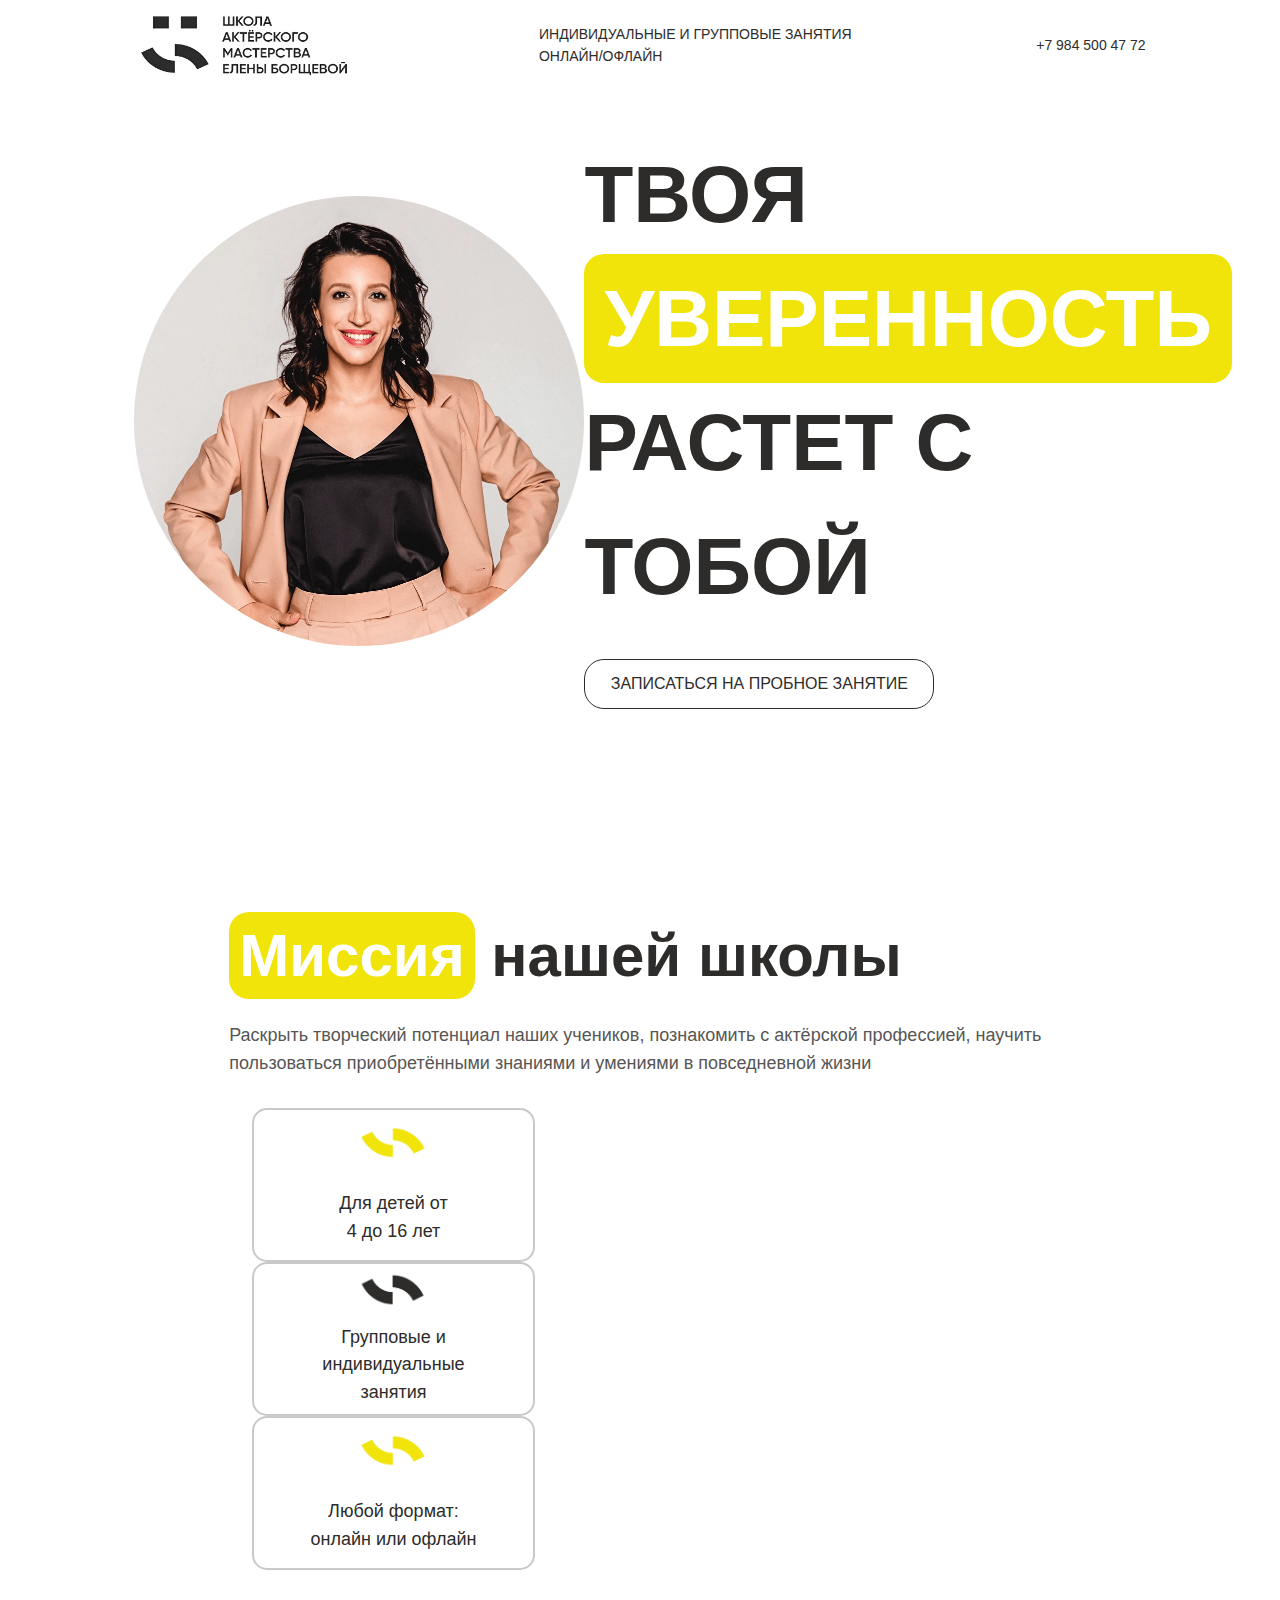
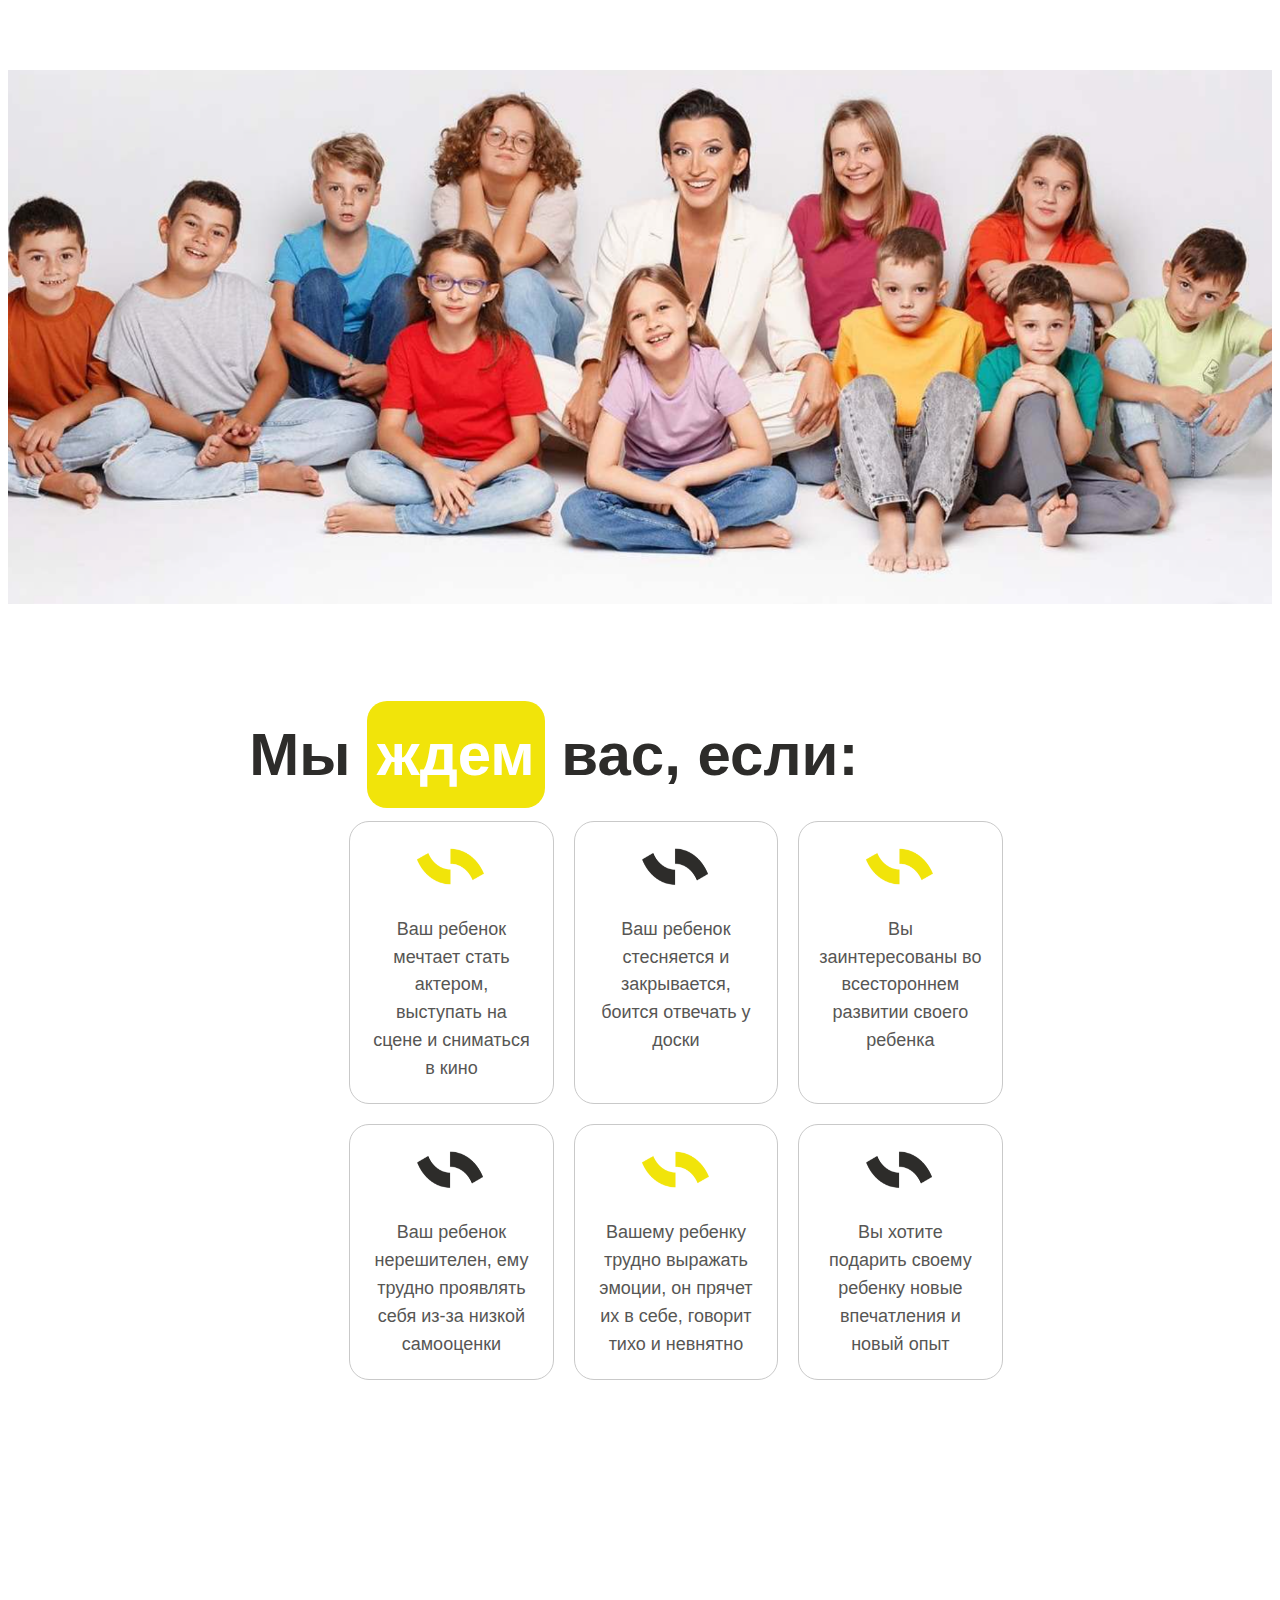
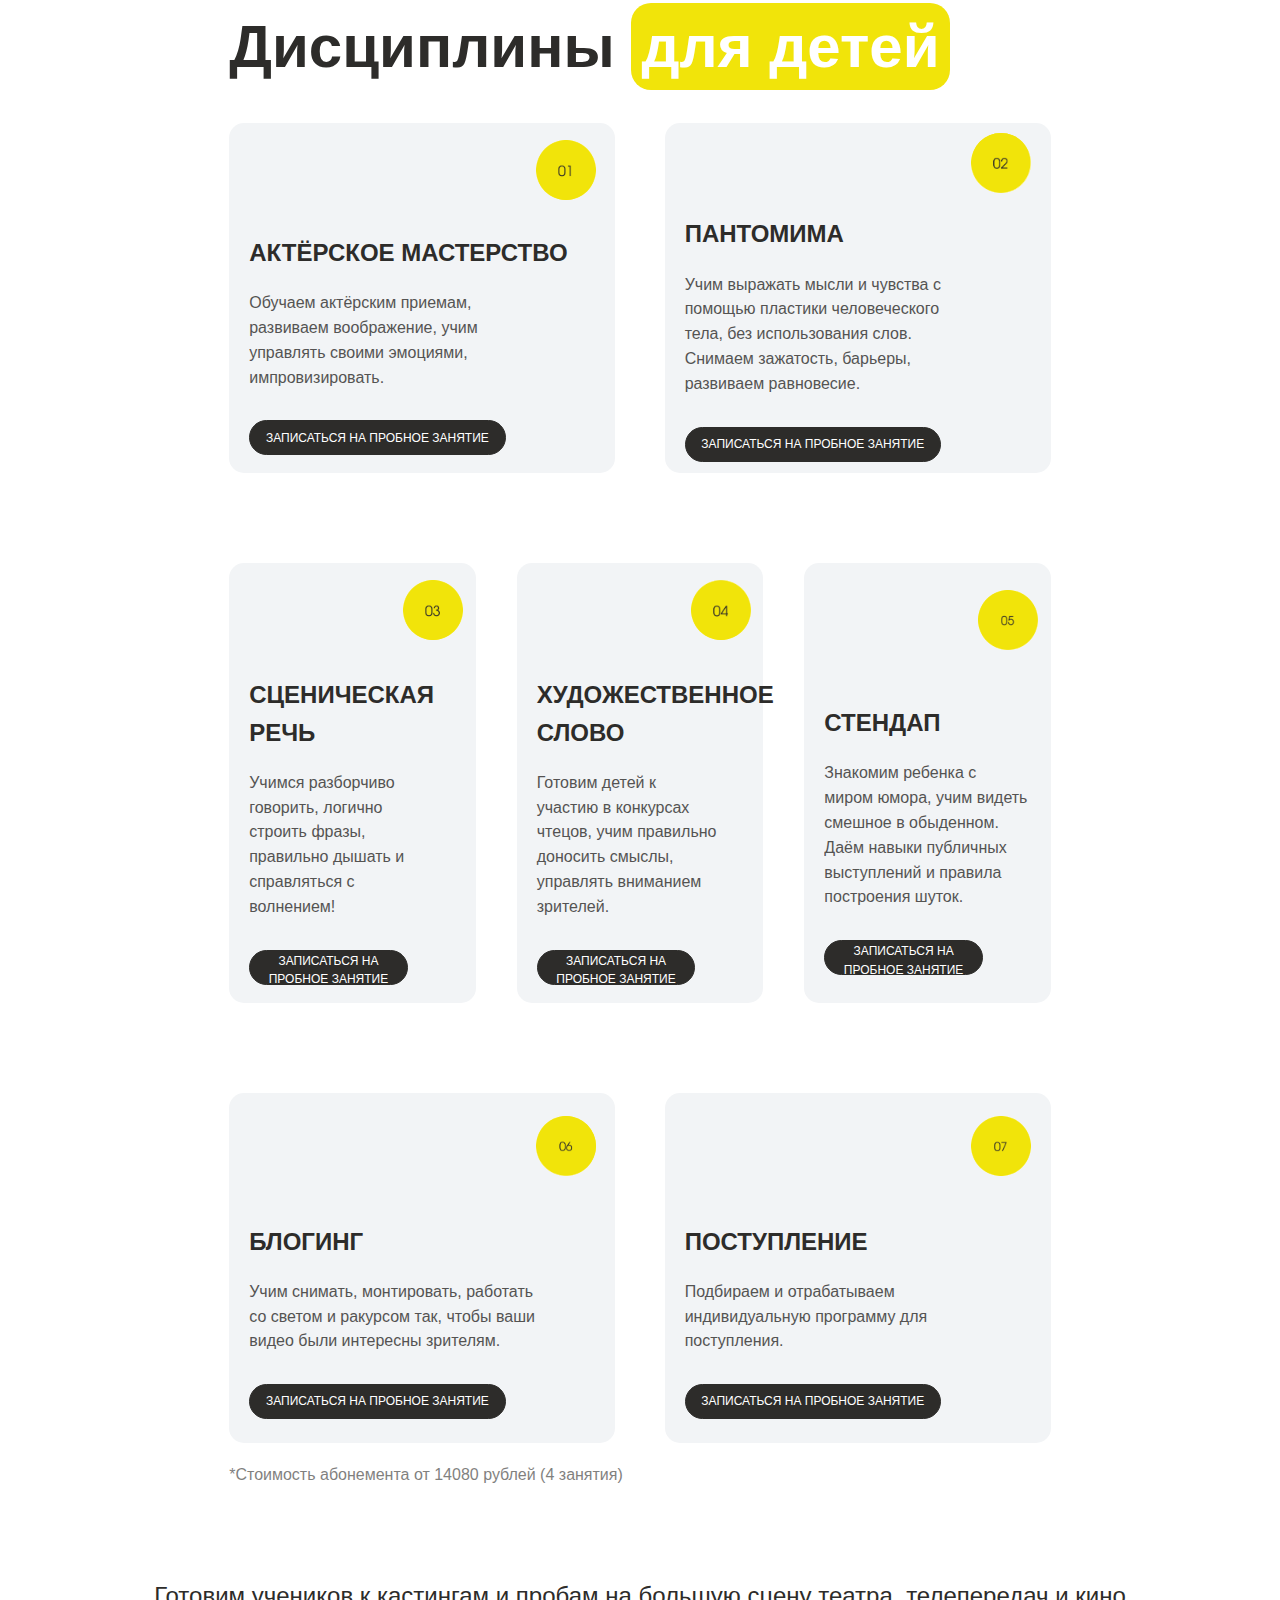
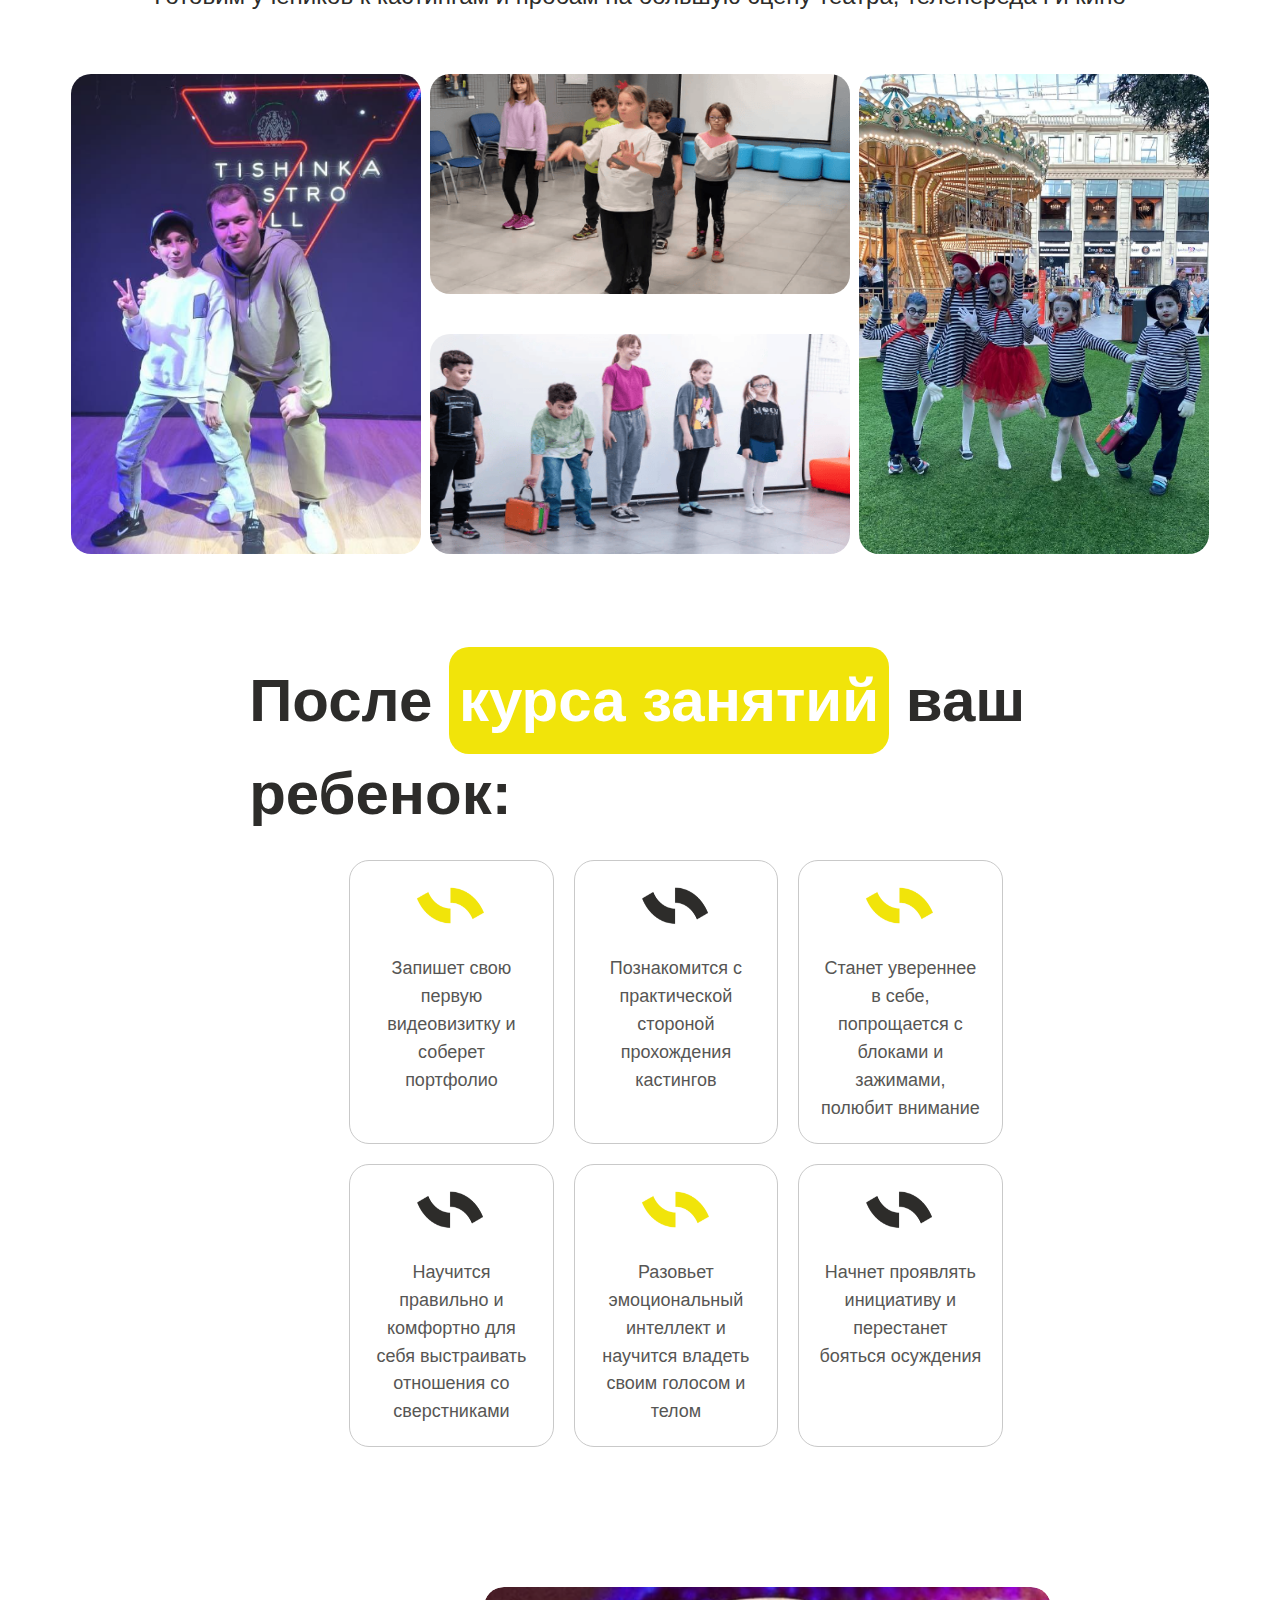
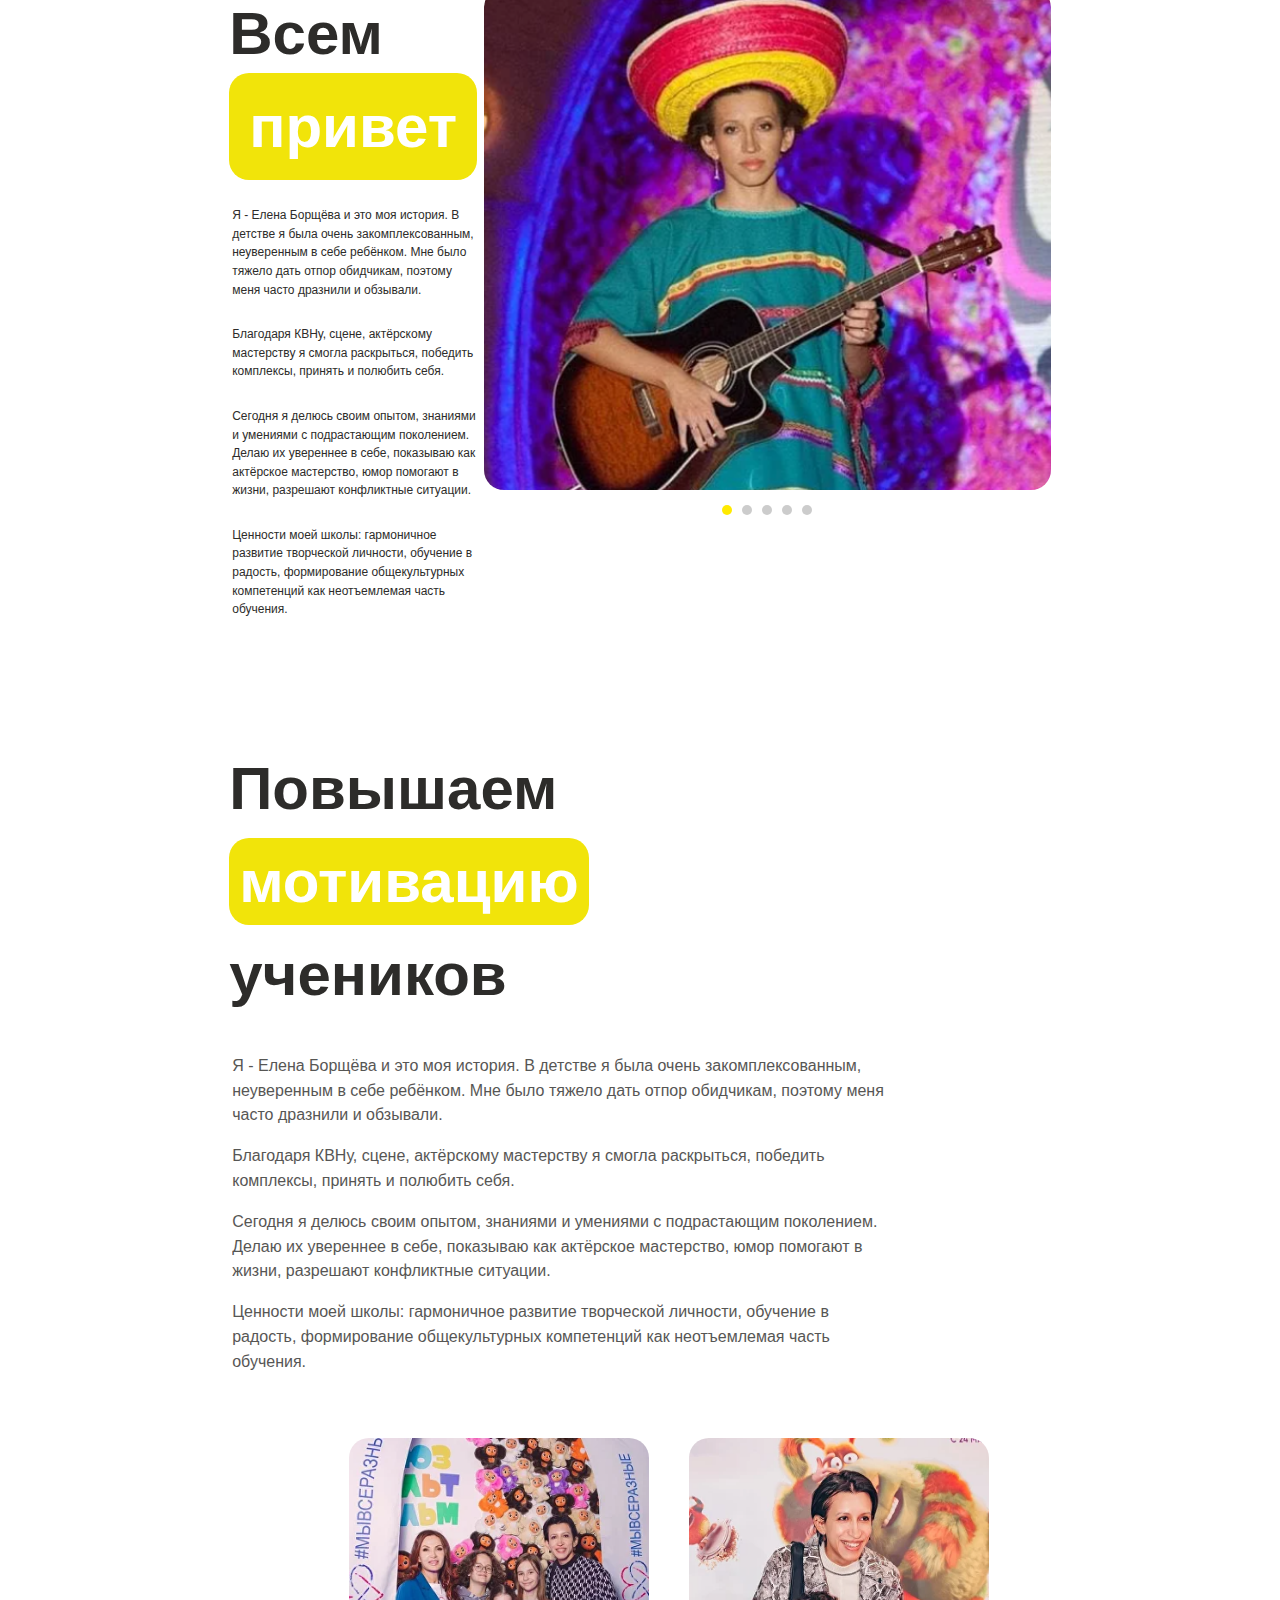
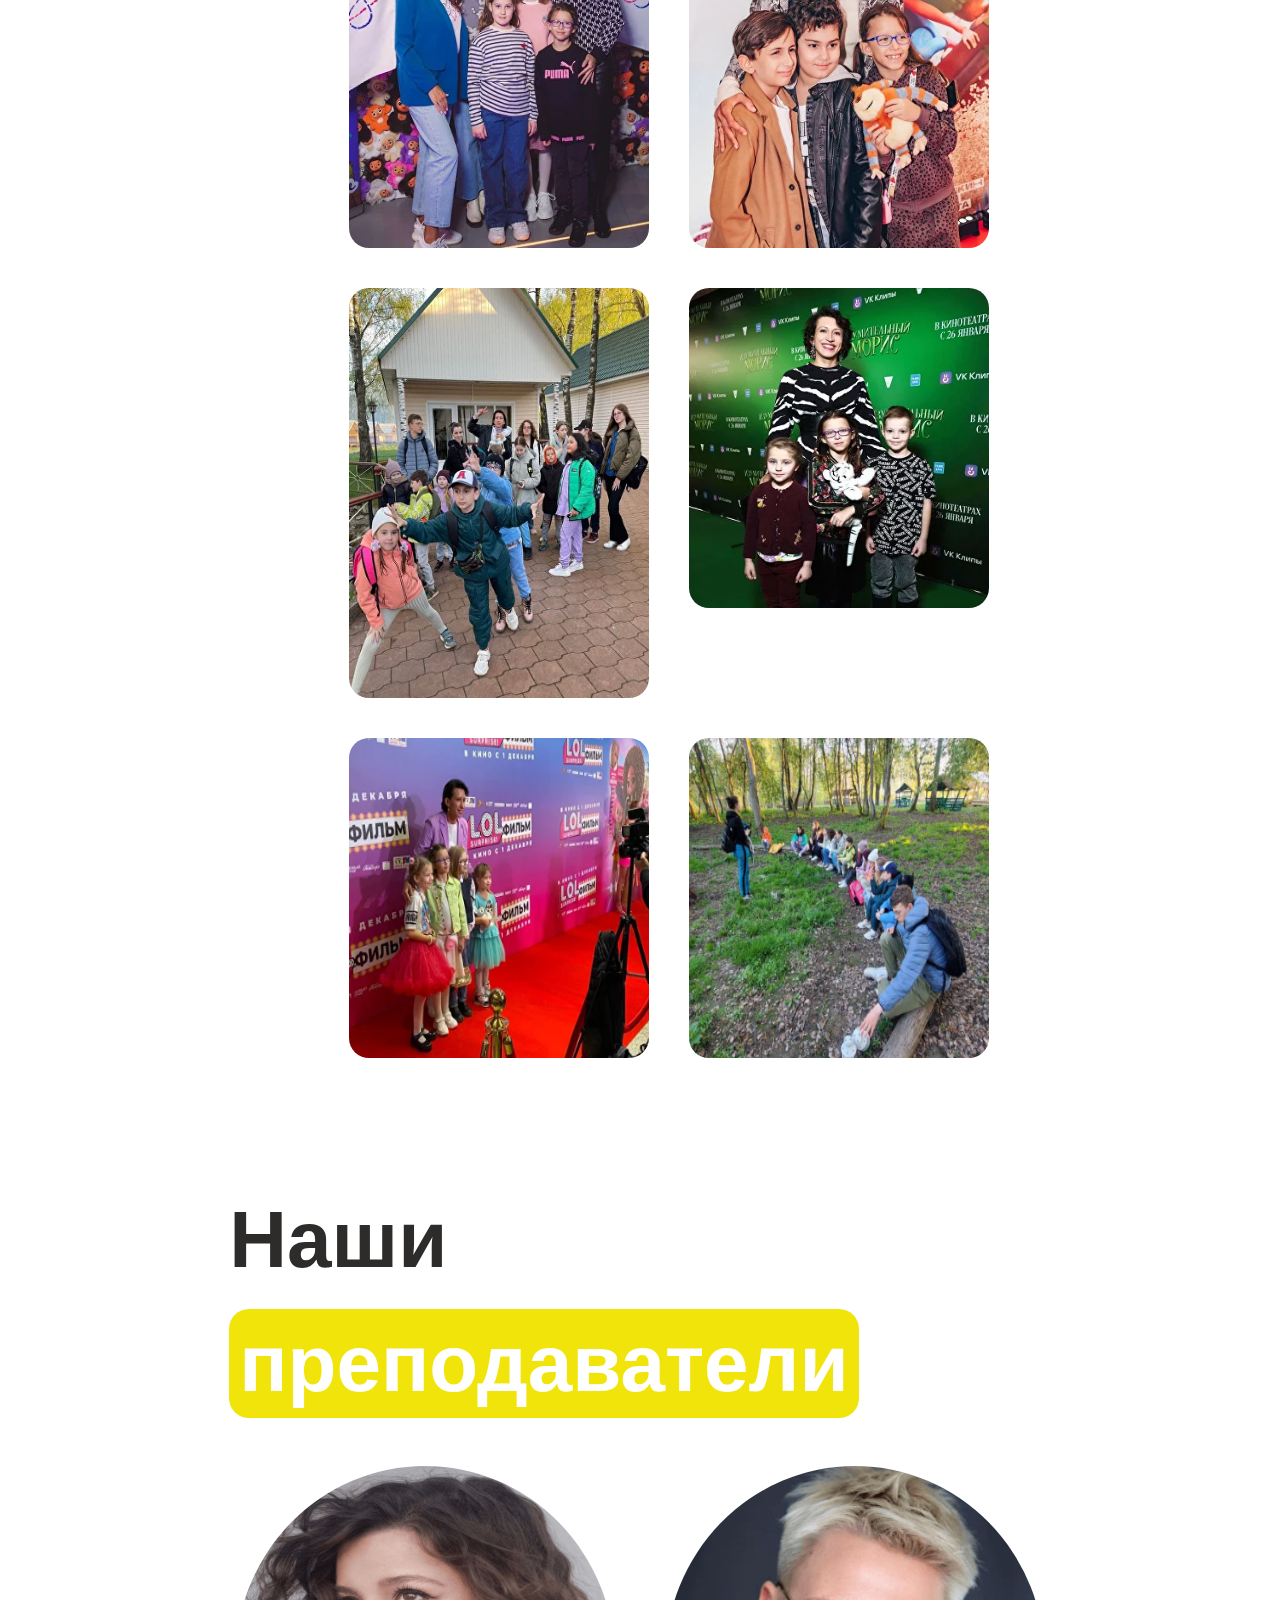
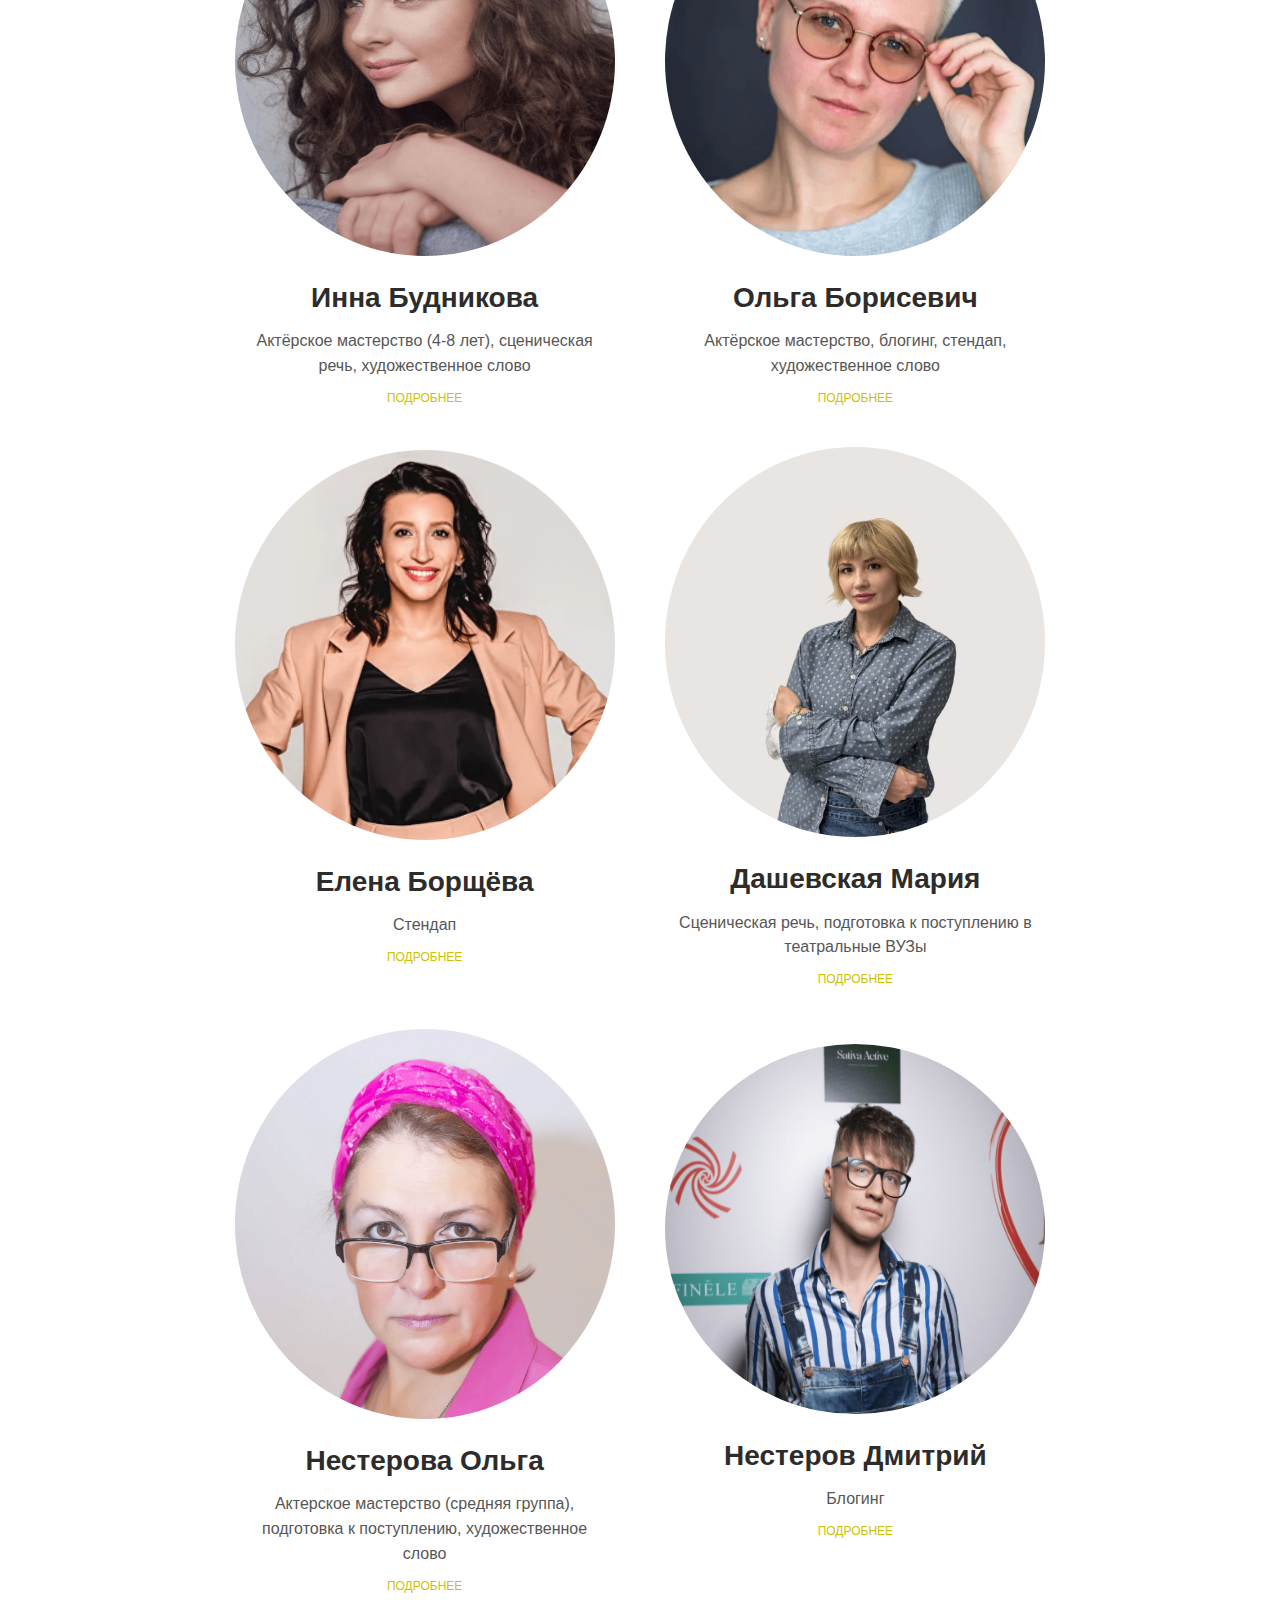
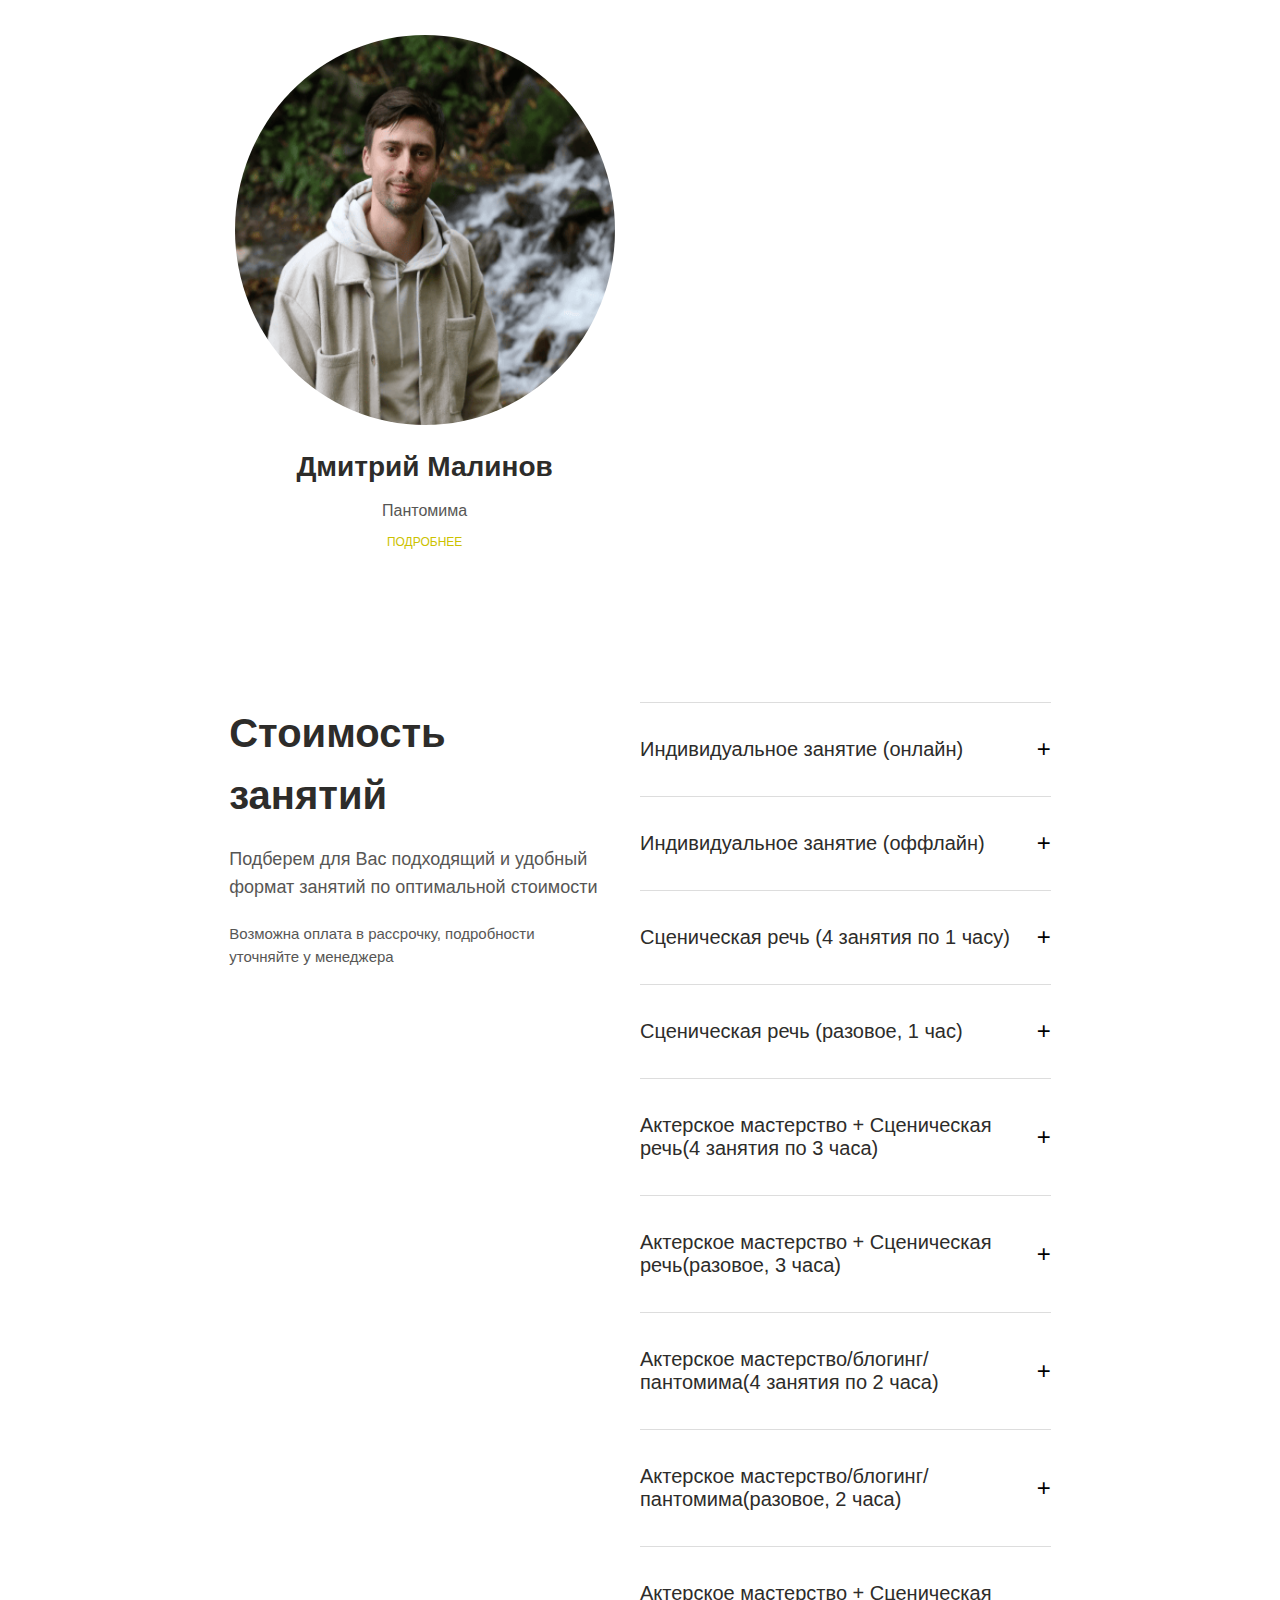
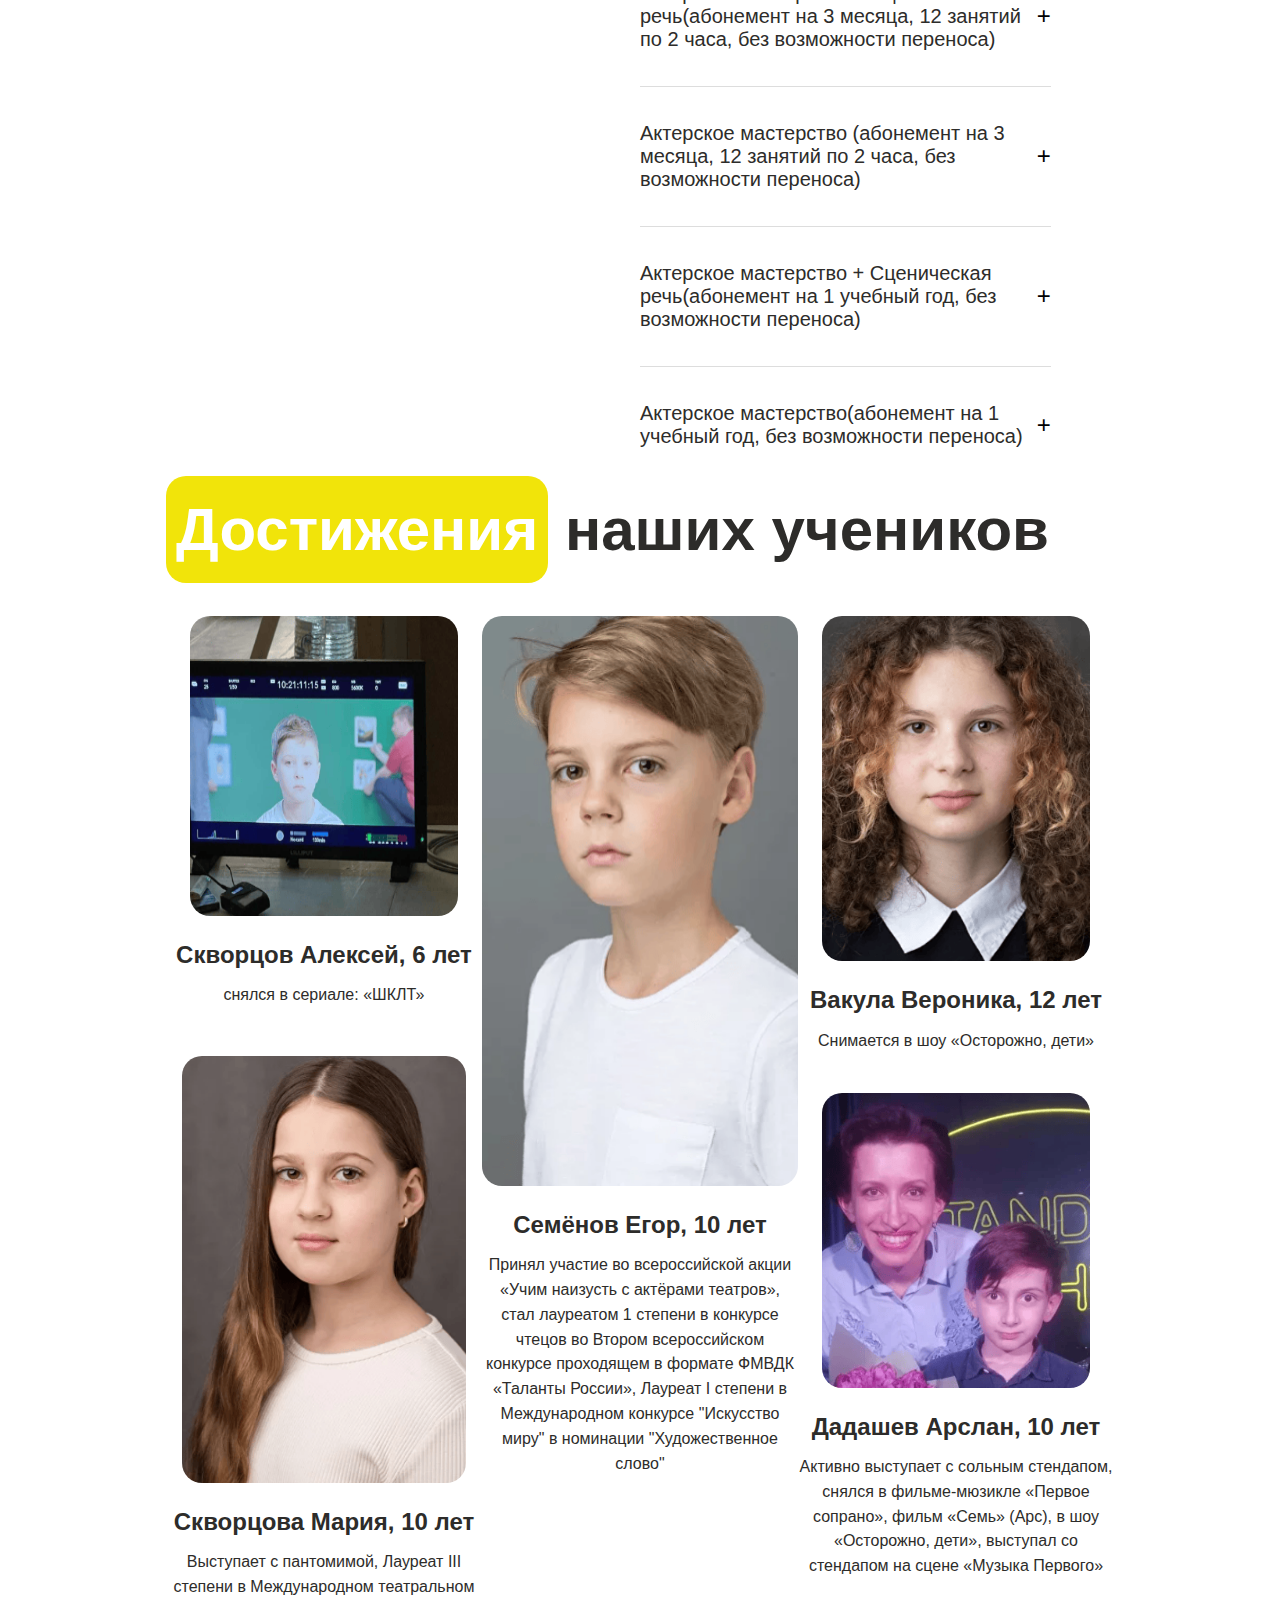
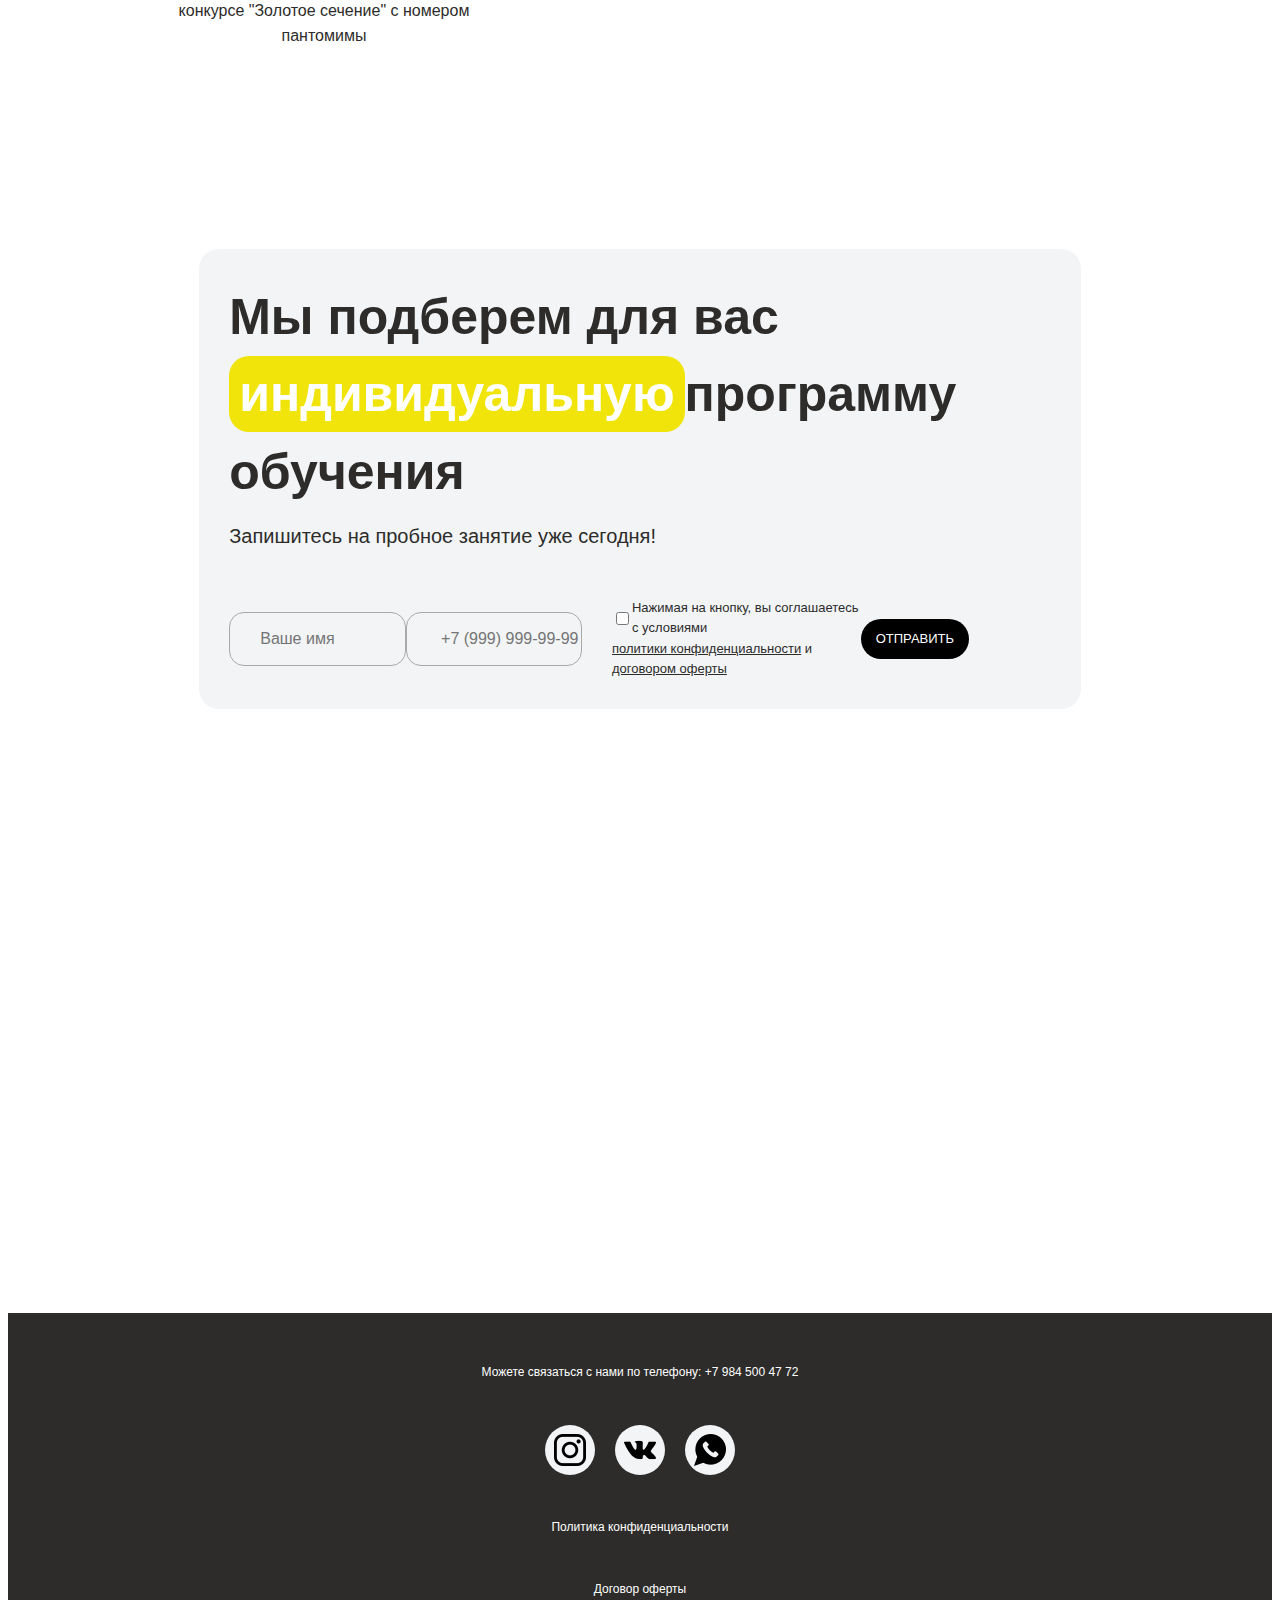
==== commit f3043f95: "Add files via upload" ====
--- a/index.html
+++ b/index.html
@@ -16,6 +16,7 @@
           <p class="header__info-types">онлайн/офлайн</p>
         </div>
         <p class="header__info-num">+7 984 500 47 72</p>
+        
       </div>
       <div class="header__content">
         <img
@@ -79,8 +80,7 @@
         <div class="mission-content-video">
           <iframe
             class="youtube"
-            width="580px"
-            height="532px"
+
             src="https://www.youtube.com/embed/TADQm8BgvSU"
             title="Школа актерского мастерства Елены Борщевой ❤️"
             frameborder="0"
@@ -91,8 +91,8 @@
         </div>
       </div>
     </div>
-    <div class="cover">
-      <img class="cover-img" src="images/cover-img.png" alt="" />
+    <div class="cover" >
+      <img class="cover-img" src="images/cover-img.png" alt="">
     </div>
     <div class="reasons">
       <h2 class="reasons__title">
@@ -110,7 +110,7 @@
             кино
           </p>
         </div>
-        <div class="reason-card">
+        <div class="reason-card" id="reason-card-1">
           <img
             class="reason-card-img"
             src="images/mission-content-card-img(2).png"
@@ -119,7 +119,7 @@
           />
           <p>Ваш ребенок стесняется и закрывается, боится отвечать у доски</p>
         </div>
-        <div class="reason-card">
+        <div class="reason-card" id="reason-card-2">
           <img
             class="reason-card-img"
             src="images/mission-content-card-img.png"
@@ -127,7 +127,7 @@
           />
           <p>Вы заинтересованы во всестороннем развитии своего ребенка</p>
         </div>
-        <div class="reason-card">
+        <div class="reason-card" id="reason-card-1">
           <img
             class="reason-card-img"
             src="images/mission-content-card-img(2).png"
@@ -139,7 +139,7 @@
             самооценки
           </p>
         </div>
-        <div class="reason-card">
+        <div class="reason-card" id="reason-card-2">
           <img
             class="reason-card-img"
             src="images/mission-content-card-img.png"
@@ -150,7 +150,7 @@
             тихо и невнятно
           </p>
         </div>
-        <div class="reason-card">
+        <div class="reason-card" id="reason-card-1">
           <img
             class="reason-card-img"
             src="images/mission-content-card-img(2).png"
@@ -163,7 +163,6 @@
         </div>
       </div>
     </div>
-    <div class="disciplines__bg"></div>
     <div class="disciplines">
       <h2 class="disciplines__title">
         Дисциплины <span class="disciplines__title-span">для детей</span>
--- a/style.css
+++ b/style.css
@@ -26,22 +26,22 @@
   border: 0;
 }
 .header {
-  width: 65%;
-  margin: auto;
-  margin-top: 150px;
+  width: 80%;
+  margin: auto;
 }
 .header__info {
   display: flex;
   justify-content: space-between;
   align-items: center;
+  margin: auto;
 }
 .header__info-logo {
   border: none;
   background: none;
   background-image: url(images/header__info-logo.png);
-  width: 300px;
-  height: 100px;
-  background-size: 300px 100px;
+  width: 220px;
+  height: 75px;
+  background-size: 220px 75px;
   background-repeat: no-repeat;
 }
 .header__info-types {
@@ -72,9 +72,11 @@
 }
 .header__content {
   display: flex;
+  margin: auto;
   margin-top: 50px;
   justify-content: space-between;
   align-items: center;
+  width: 110%;
 }
 .header__content-img {
   width: 450px;
@@ -156,7 +158,7 @@
   opacity: 0.8;
 }
 .mission-content {
-  height: 530px;
+  
   display: flex;
   justify-content: space-between;
   align-items: center;
@@ -213,14 +215,13 @@
 }
 .cover-img {
   height: 100%;
-  height: 800px;
-  margin-top: 100px;
+  width: 100%;
+margin-top: 100px;
 }
 .reasons {
   margin: auto;
   width: 65%;
   margin-top: 100px;
-  position: relative;
   z-index: 1;
 }
 .reasons__title {
@@ -249,6 +250,7 @@
   gap: 20px;
   padding: 20px;
   margin: auto;
+  margin-left: 100px;
 }
 
 /* Card Styling */
@@ -278,18 +280,9 @@
   opacity: 0.8;
 }
 
-.disciplines__bg {
-  background-color: #f2f4f6;
-  width: 99.2%;
-  height: 2350px;
-  position: absolute;
-  z-index: 0;
-  margin-top: 100px;
-}
 .disciplines {
   margin: auto;
   width: 65%;
-  position: relative;
   z-index: 1;
   margin-top: 200px;
 }
@@ -340,7 +333,7 @@
   justify-content: space-around;
   width: 40%;
 
-  background: white;
+  background: #f2f4f6;
   border-radius: 15px;
 }
 
@@ -426,12 +419,10 @@
 .cards-container-2 {
   display: flex;
   justify-content: space-between;
-  margin-top: 50px;
 }
 .cards-container-3 {
   display: flex;
   justify-content: space-between;
-  margin-top: 50px;
 }
 #card-number-1 {
   width: 47%;
@@ -459,42 +450,39 @@
 }
 .examples {
   margin: auto;
-  width: 65%;
-  height: 30px;
-  position: relative;
-  z-index: 1;
+  width: 60%;
   margin-top: 90px;
-}
-.examples {
-  color: #2d2c2a;
-  font-size: 15px;
-  font-family: "Evolventa", sans-serif;
-  line-height: 1.55;
-  font-weight: 200;
-  background-position: center center;
+  margin-bottom: 100px;
+}
+.examples-title {
+  color: #2d2c2a;
+  font-size: 24px;
+  font-family: "Evolventa", Arial, sans-serif;
+  line-height: 1.55;
+  font-weight: 500;
   border-color: transparent;
   border-style: solid;
   text-align: center;
 }
 .examples-container {
-  width: 100%;
   display: flex;
   justify-content: space-between;
   align-items: center;
   margin-top: 60px;
+}
+.examples-block {
+  display: flex;
+  flex-direction: column;
+  justify-content: space-between;
+  align-items: center;
+  height: 480px;
 }
 .examples-img-1 {
   width: 350px;
   height: 480px;
   border-radius: 20px;
 }
-.examples-block {
-  display: flex;
-  flex-direction: column;
-  justify-content: space-between;
-  align-items: center;
-  height: 480px;
-}
+
 .examples-img-2 {
   width: 420px;
   height: 220px;
@@ -513,8 +501,6 @@
 .results {
   margin: auto;
   width: 65%;
-  position: relative;
-  margin-top: 700px;
 }
 .introduction {
   width: 65%;
@@ -589,7 +575,7 @@
 }
 
 .image-carousel {
-  width: 50%; /* Take up half the width */
+  width: 100%; /* Take up half the width */
   position: relative;
   overflow: hidden;
   border-radius: 20px; /* Rounded corners */
@@ -670,7 +656,7 @@
 
 .motivation__grid {
   display: grid;
-  grid-template-columns: repeat(auto-fit, minmax(30%, 170px));
+  grid-template-columns: repeat(auto-fit, minmax(300px, 170px));
   padding-left: 120px;
   margin-top: 60px;
   gap: 40px;
@@ -879,7 +865,7 @@
   }
 }
 .achievements {
-  width: 65%;
+  width: 75%;
   margin: auto;
 }
 .achievements__title {
@@ -901,7 +887,7 @@
 .achievements__cards-container {
   display: flex;
   justify-content: space-between;
-
+width: 100%;
   margin-top: 40px;
 }
 .achievements__cards-first {
@@ -954,7 +940,7 @@
 }
 .achievements__cards-first-2-img {
   border-radius: 20px;
-  width: 85%;
+  width: 90%;
 }
 .achievements__cards-scnd-1 {
   display: flex;
@@ -962,7 +948,7 @@
   align-items: center;
 }
 .achievements__cards-scnd {
-  width: 30%;
+  width: 35%;
 }
 .achievements__cards-scnd-1-title {
   color: #2d2c2a;
@@ -989,7 +975,7 @@
   width: 100%;
 }
 .achievements__cards-scnd-1-img {
-  width: 90%;
+  width: 100%;
   height: 570px;
   border-radius: 20px;
 }
@@ -1172,7 +1158,7 @@
 .footer__container {
   width: 30%;
   margin: auto;
-  height: 60%;
+  height: 90%;
   display: flex;
   flex-direction: column;
   justify-content: space-between;
@@ -1180,7 +1166,7 @@
 }
 .footer__text {
   color: #ffffff;
-  font-size: 14px;
+  font-size: 12px;
   font-family: "Evolventa", Arial, sans-serif;
   line-height: 1.55;
   font-weight: 400;
@@ -1192,7 +1178,7 @@
   text-decoration: none;
 }
 .footer__socialMedias {
-  width: 40%;
+  width: 50%;
   display: flex;
   justify-content: center;
   align-items: center;
@@ -1221,3 +1207,248 @@
   align-items: center;
   justify-content: center;
 }
+@media(width < 1700px){
+  .examples {
+    margin: auto;
+    width: 90%;
+    margin-top: 90px;
+    margin-bottom: 100px;
+  }
+  .introduction-text-list-item {
+    color: #2d2c2a;
+    font-size: 12px;
+    font-family: "Evolventa", Arial, sans-serif;
+    line-height: 1.55;
+    font-weight: 400;
+    background-position: center center;
+    border-color: transparent;
+    border-style: solid;
+    margin-bottom: 20px;
+  }
+  .form {
+
+    height: 400px;
+
+  }
+}
+@media (width < 1200px) {
+  .achievements {
+    width: 100%;
+    margin: auto;
+  }
+  .header__content {
+    flex-direction: column;
+  }
+  .header__content-info-title {
+    font-size: 60px;
+    text-align: center;
+  }
+  .mission-content {
+    flex-direction: column;
+  }
+  .mission-content-cards-container {
+    width: 40%;
+    height: 600px;
+    display: flex;
+    flex-direction: column;
+    justify-content: space-between;
+    align-items: center;
+  }
+  .mission-content-card {
+    width: 85%;
+    height: 150px;
+    border: 2px solid #c9c9c9;
+    display: flex;
+    flex-direction: column;
+    justify-content: space-around;
+    align-items: center;
+    border-radius: 15px;
+    margin-bottom: 20px;
+  }
+  .mission-content-card-img {
+    width: 75px;
+    height: 40px;
+  }
+  .youtube {
+    border-radius: 20px;
+    margin-bottom: 100px;
+  }
+  .cover-img {
+    margin-top: 200px;
+    width: 100%;
+    height: 100%;
+  }
+
+  .disciplines__title {
+    color: #2d2c2a;
+    font-size: 40px;
+    width: 40%;
+    font-family: "Evolventa", Arial, sans-serif;
+    line-height: 1.55;
+    font-weight: 700;
+    background-position: center center;
+    border-color: transparent;
+    border-style: solid;
+    text-align: left;
+  }
+
+  .discipline-card .card-number {
+    width: 40px;
+    height: 40px;
+  }
+
+  .discipline-card h3 {
+    font-size: 18px;
+  }
+
+  .discipline-card p {
+    font-size: 13px;
+  }
+
+  .discipline-card .signup-button {
+    width: 70%;
+    height: 45px;
+    font-size: 10px;
+  }
+  .reasons-grid {
+    grid-template-columns: repeat(auto-fit, minmax(70%, 170px));
+  }
+  .reasons__title {
+    font-size: 40px;
+  }
+  .examples-container {
+    display: flex;
+    flex-direction: column;
+    justify-content: normal;
+    align-items: center;
+  }
+  .examples-img-1 {
+    width: 450px;
+    margin-bottom: 20px;
+  }
+
+  .examples-img-2 {
+    width: 450px;
+    margin-bottom: 20px;
+  }
+  .examples-img-3 {
+    width: 450px;
+    margin-bottom: 20px;
+  }
+  .examples-img-4 {
+    width: 450px;
+    margin-bottom: 20px; 
+    
+  }
+
+}
+@media(width < 430px){
+  .header {
+    width: 100%;
+    border: 1px solid red;
+    margin: auto;
+  }
+  .header__info {
+    display: flex;
+    justify-content: space-between;
+    align-items: center;
+    margin: auto;
+  }
+  .header__info-logo {
+    border: none;
+    background: none;
+    background-image: url(images/header__info-logo.png);
+    width: 220px;
+    height: 75px;
+    background-size: 220px 75px;
+    background-repeat: no-repeat;
+  }
+  .header__info-types {
+    display: none;
+  }
+  .header__info-num {
+    font-size: 14px;
+    display: none;
+  }
+  .header__content {
+    display: flex;
+    margin: auto;
+    margin-top: 50px;
+    justify-content: space-between;
+    align-items: center;
+    width: 100%;
+  }
+  .header__content-img {
+    width: 300px;
+    height: 300px;
+    border-radius: 50%;
+  }
+  .header__content-info-title {
+    font-size: 35px;
+    line-height: 70px;
+    margin-bottom: 30px;
+  }
+  .mission__title {
+    font-size: 35px;
+  }
+
+  .mission-description {
+    font-size: 14px;
+  }
+  .mission-content {
+    display: flex;
+    justify-content: space-between;
+    align-items: center;
+    margin-top: 30px;
+    width: 100%;
+    border: 1px solid red;
+  }
+  .mission-content-cards-container {
+    width: 100%;
+    height: 100%;
+    display: flex;
+    flex-direction: column;
+    justify-content: space-between;
+    align-items: center;
+  }
+  .mission-content-card {
+    width: 100%;
+    height: 150px;
+    border: 2px solid #c9c9c9;
+    display: flex;
+    flex-direction: column;
+    justify-content: space-around;
+    align-items: center;
+    border-radius: 15px;
+  }
+  .mission-content-card-img {
+    width: 75px;
+    height: 40px;
+  }
+  .youtube {
+    border-radius: 20px;
+    width: 100%;
+    height: 300px;
+
+  }
+  
+  .mission-content-card-p {
+    font-size: 18px;
+    width: 60%;
+  }
+  #group__lessons-p {
+    width: 90%;
+  }
+  #format-p {
+    width: 90%;
+  }
+  .mission-content-video {
+    height: 100%;
+    width: 100%;
+    border-radius: 20px;
+  }
+  
+
+
+
+}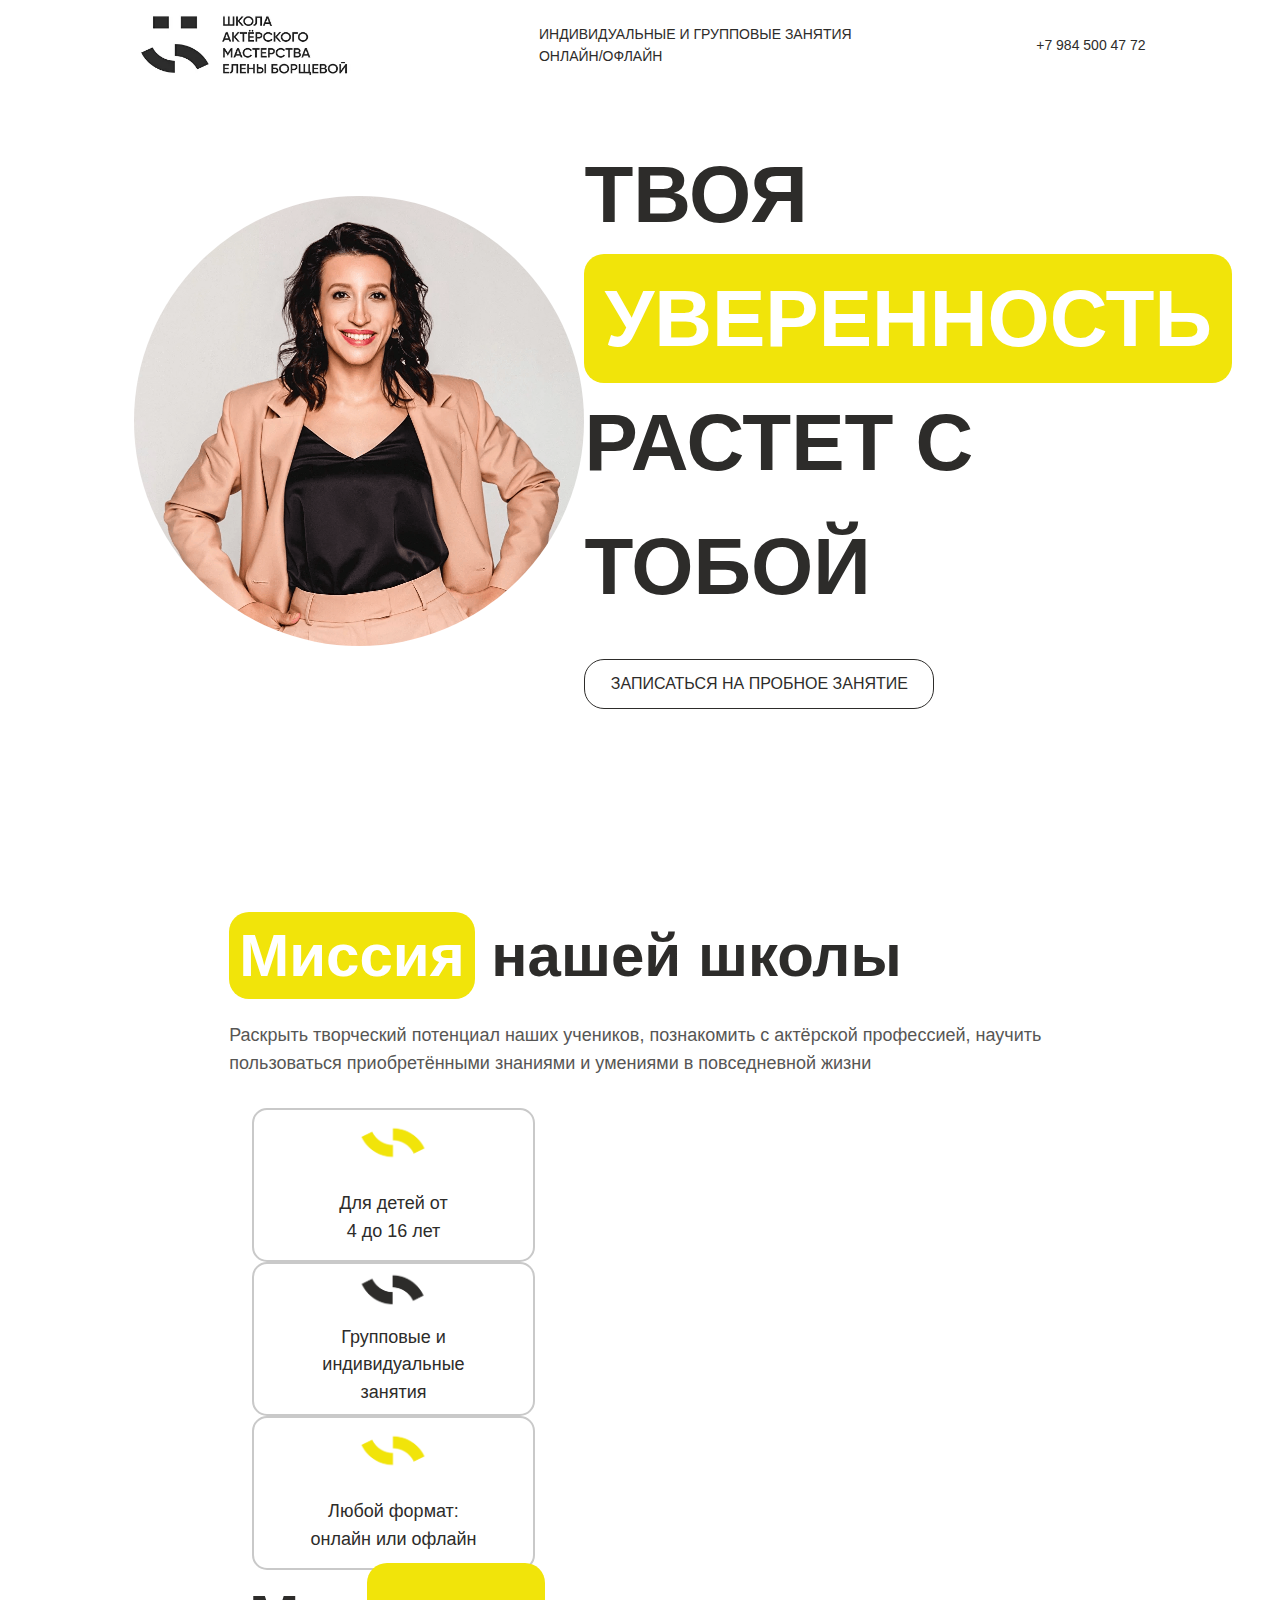
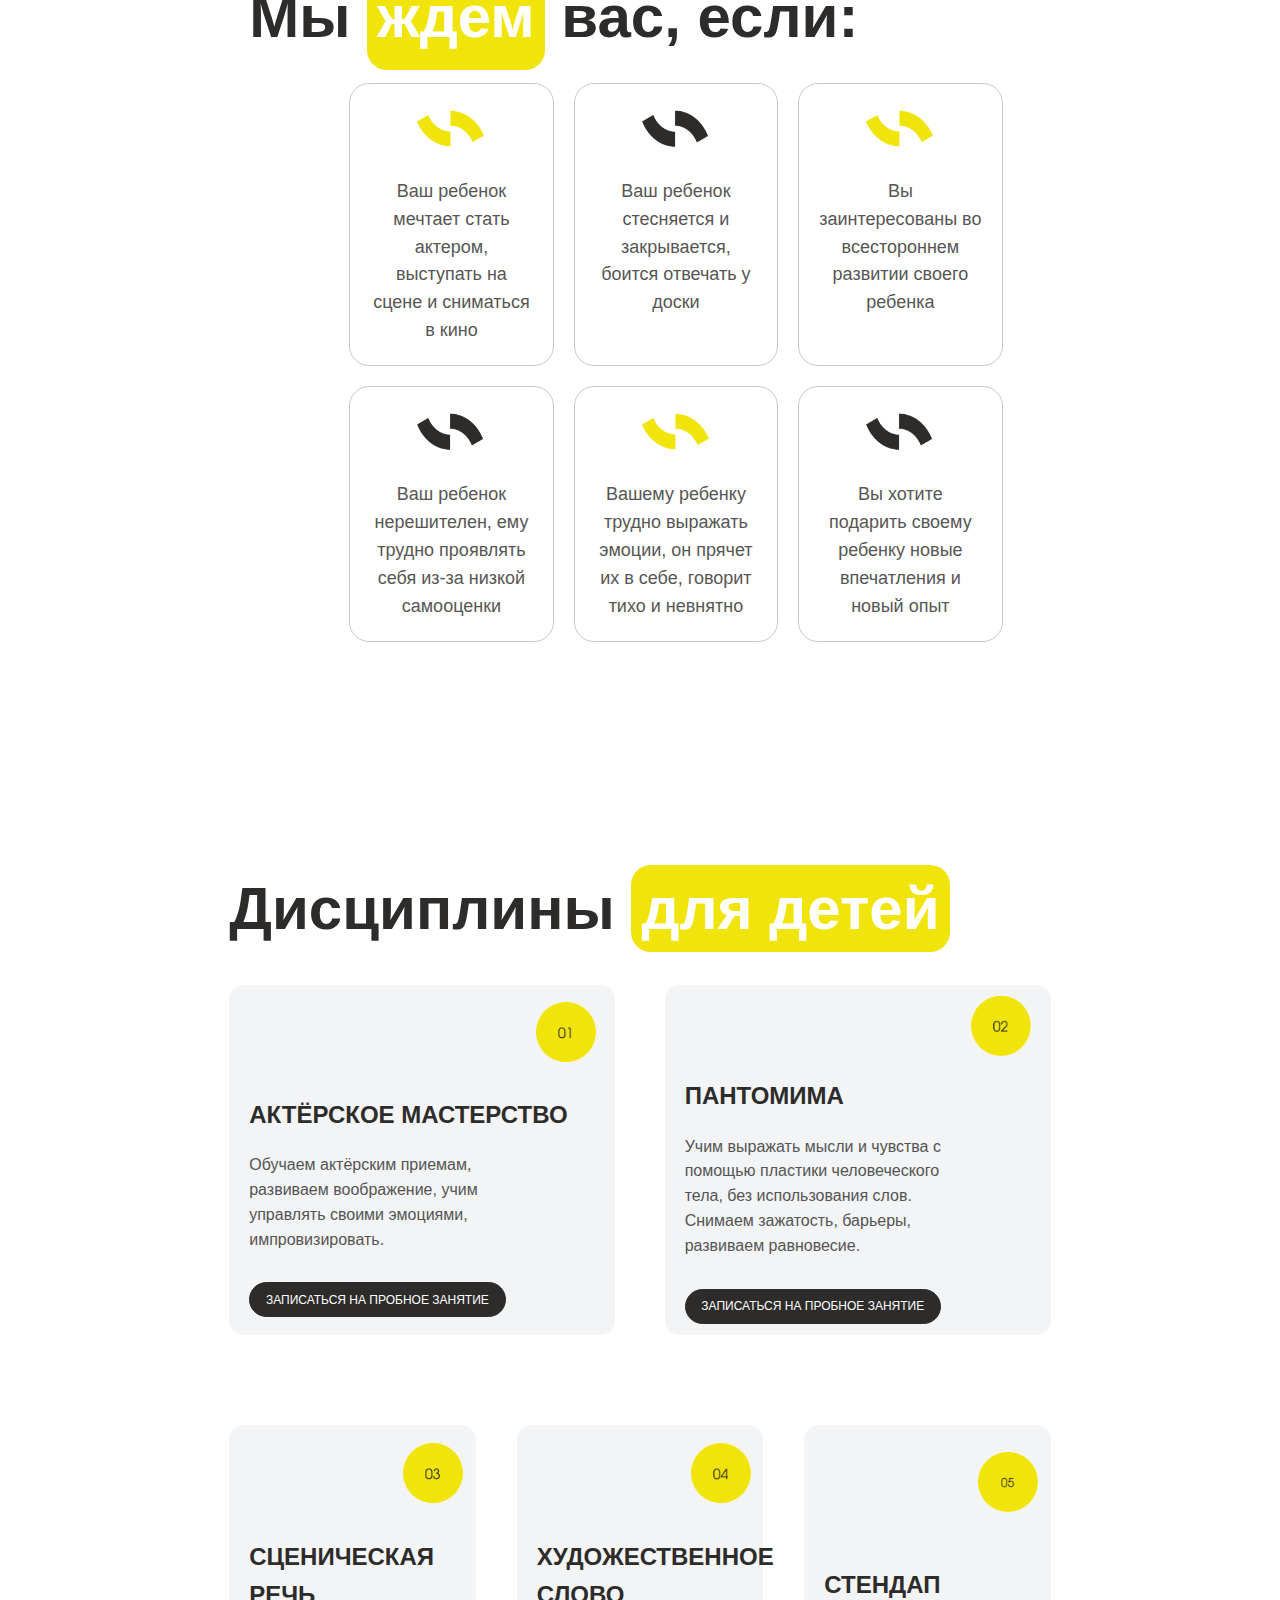
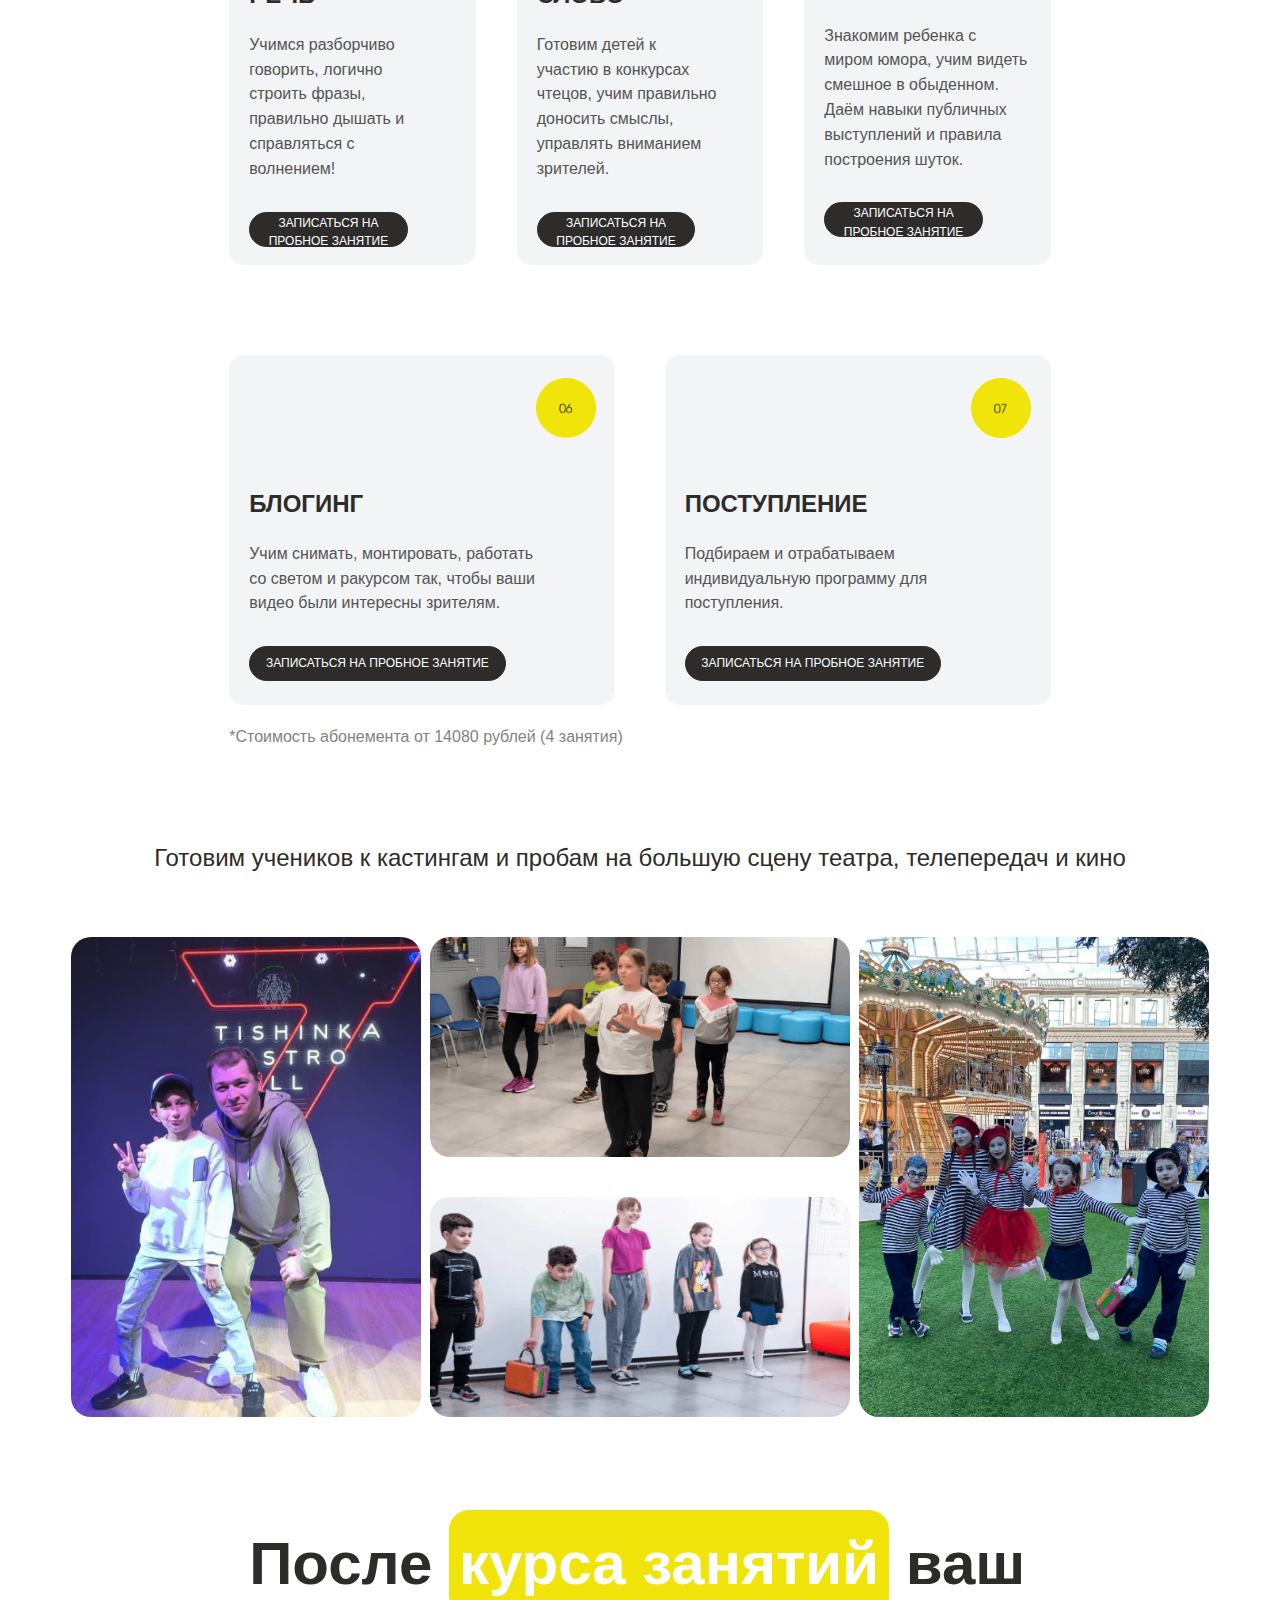
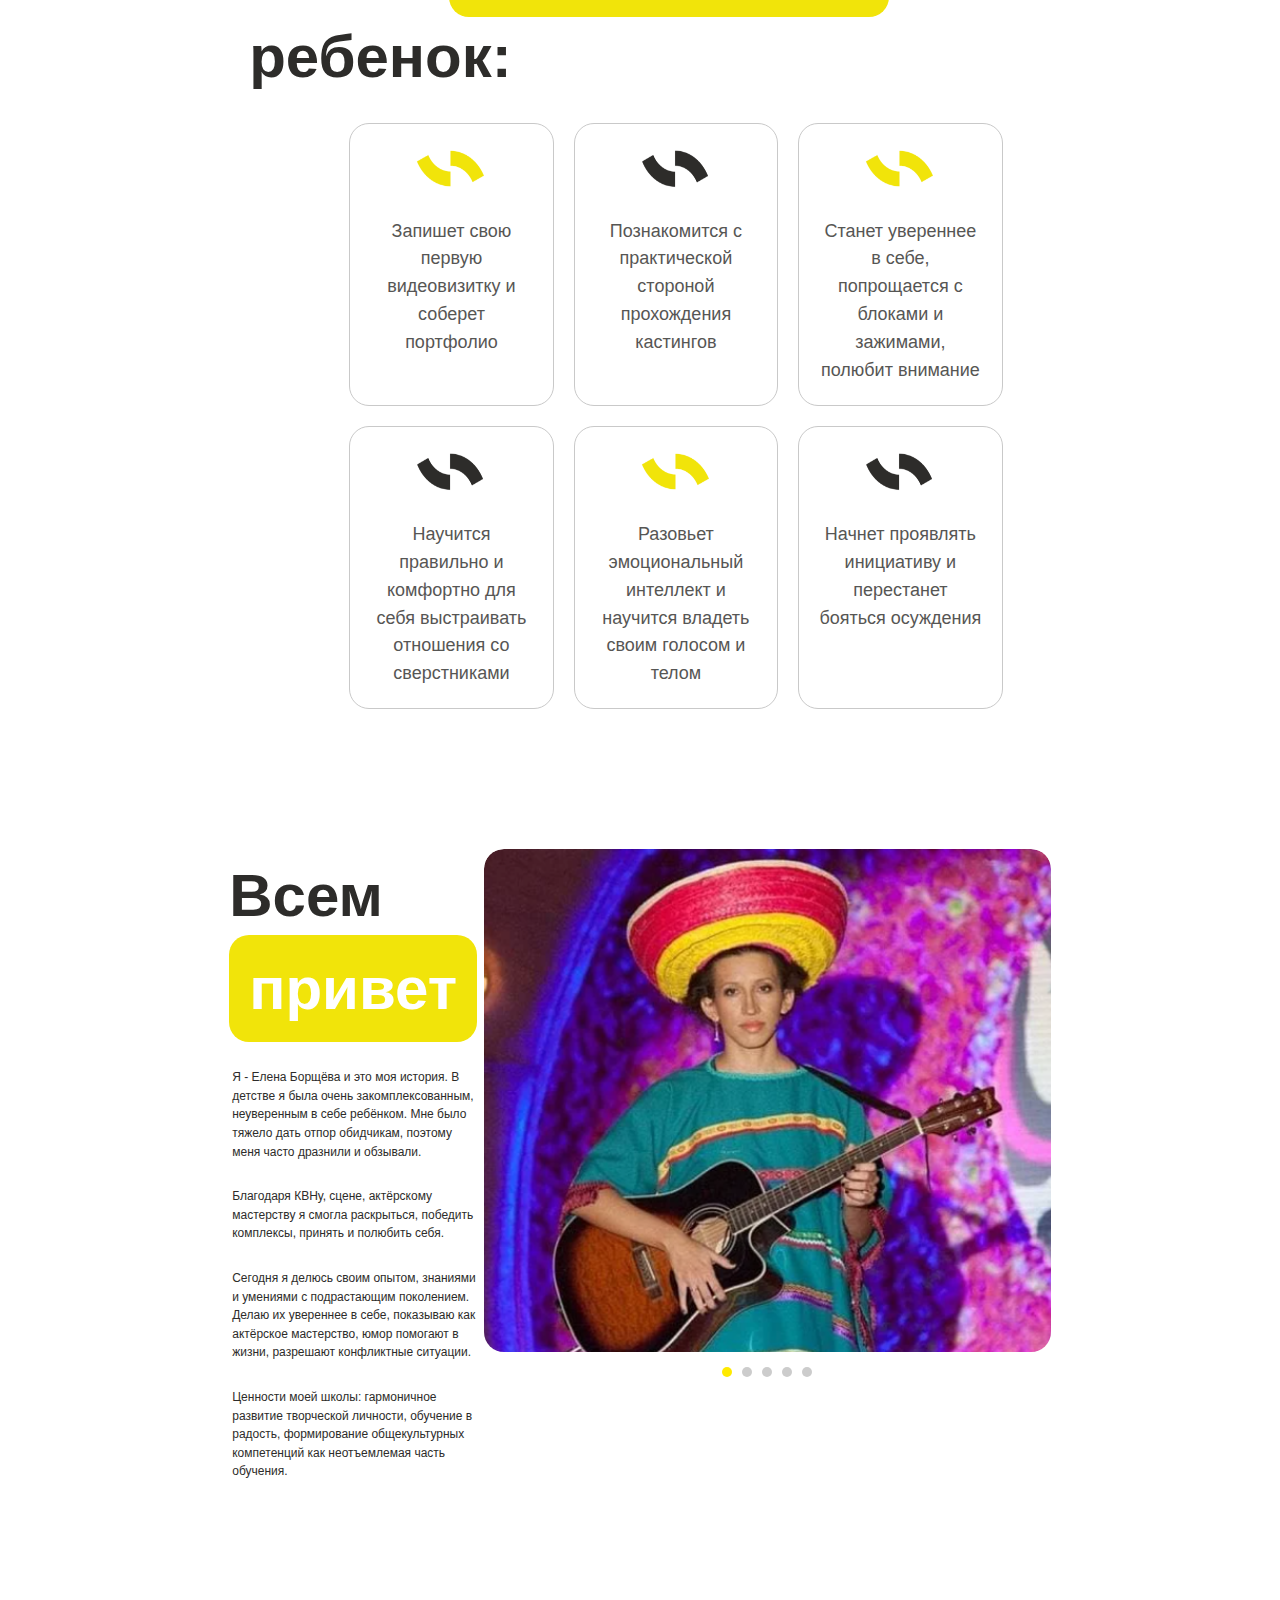
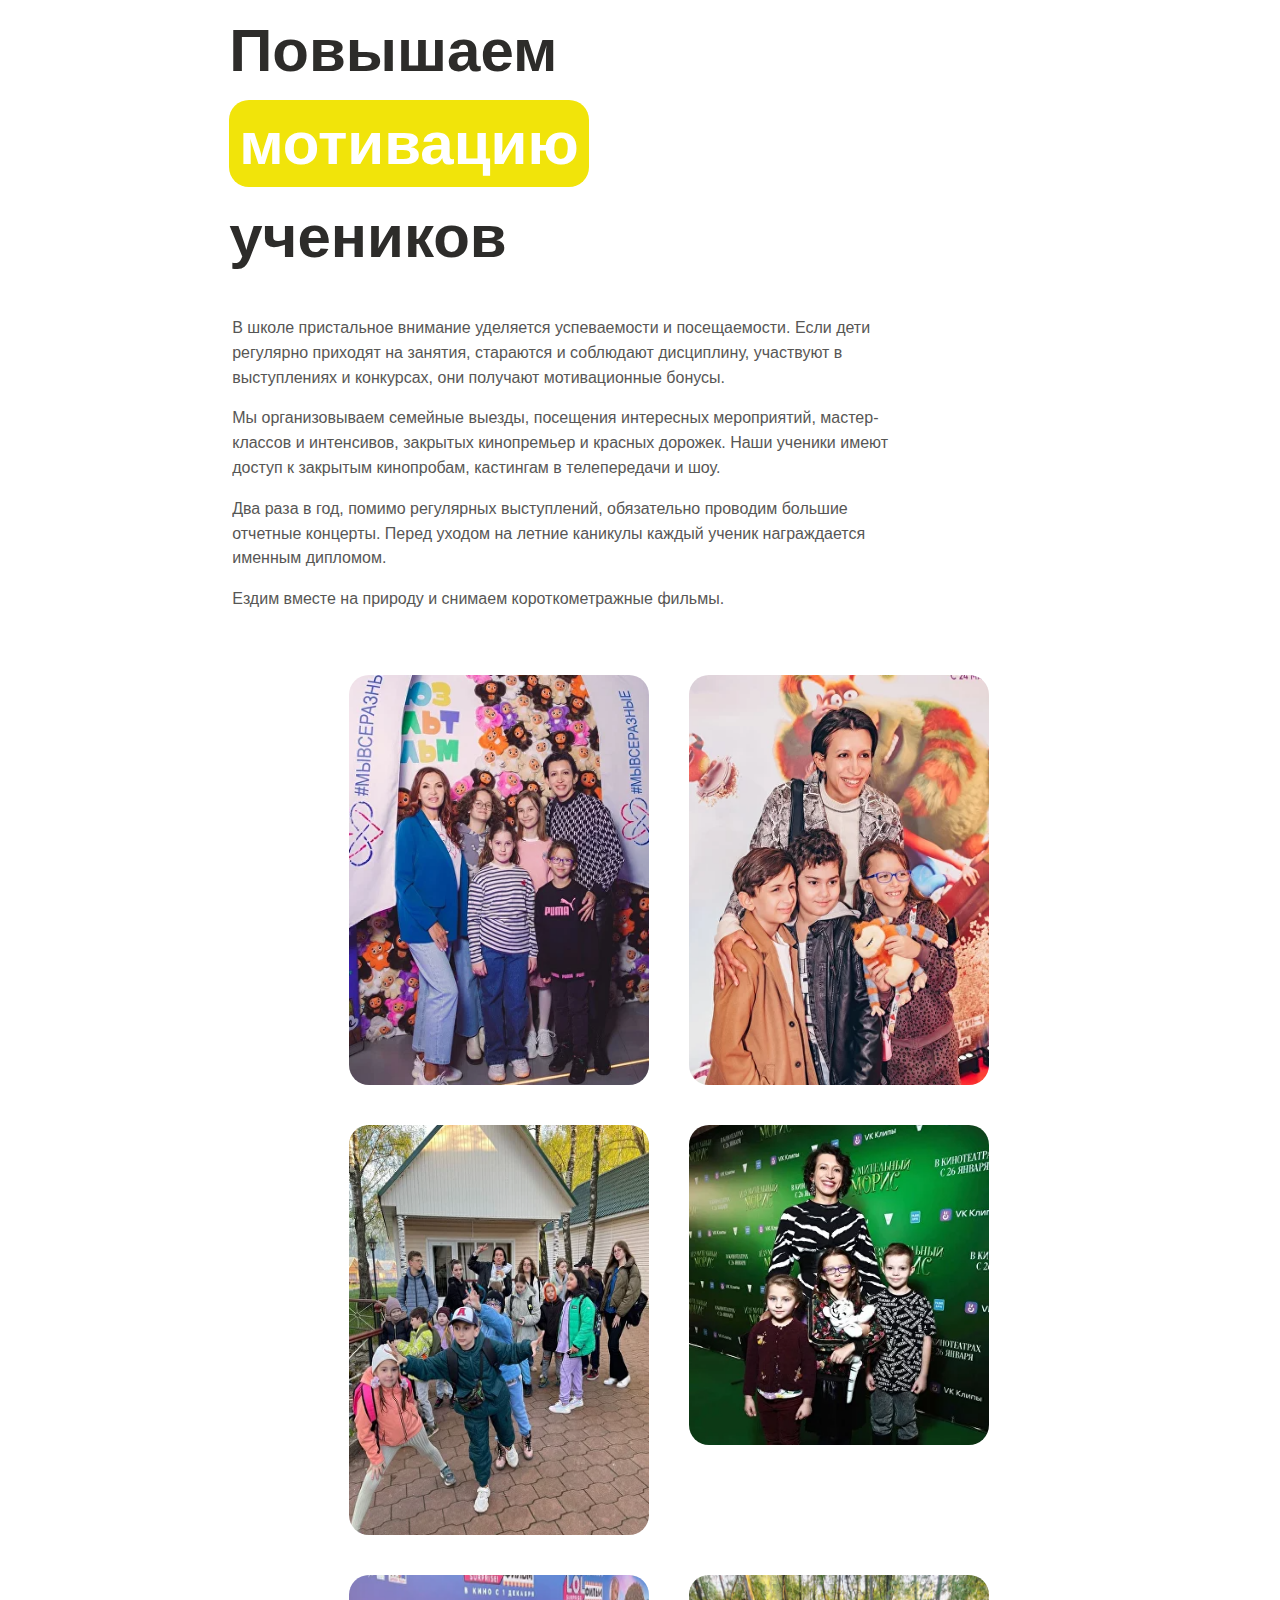
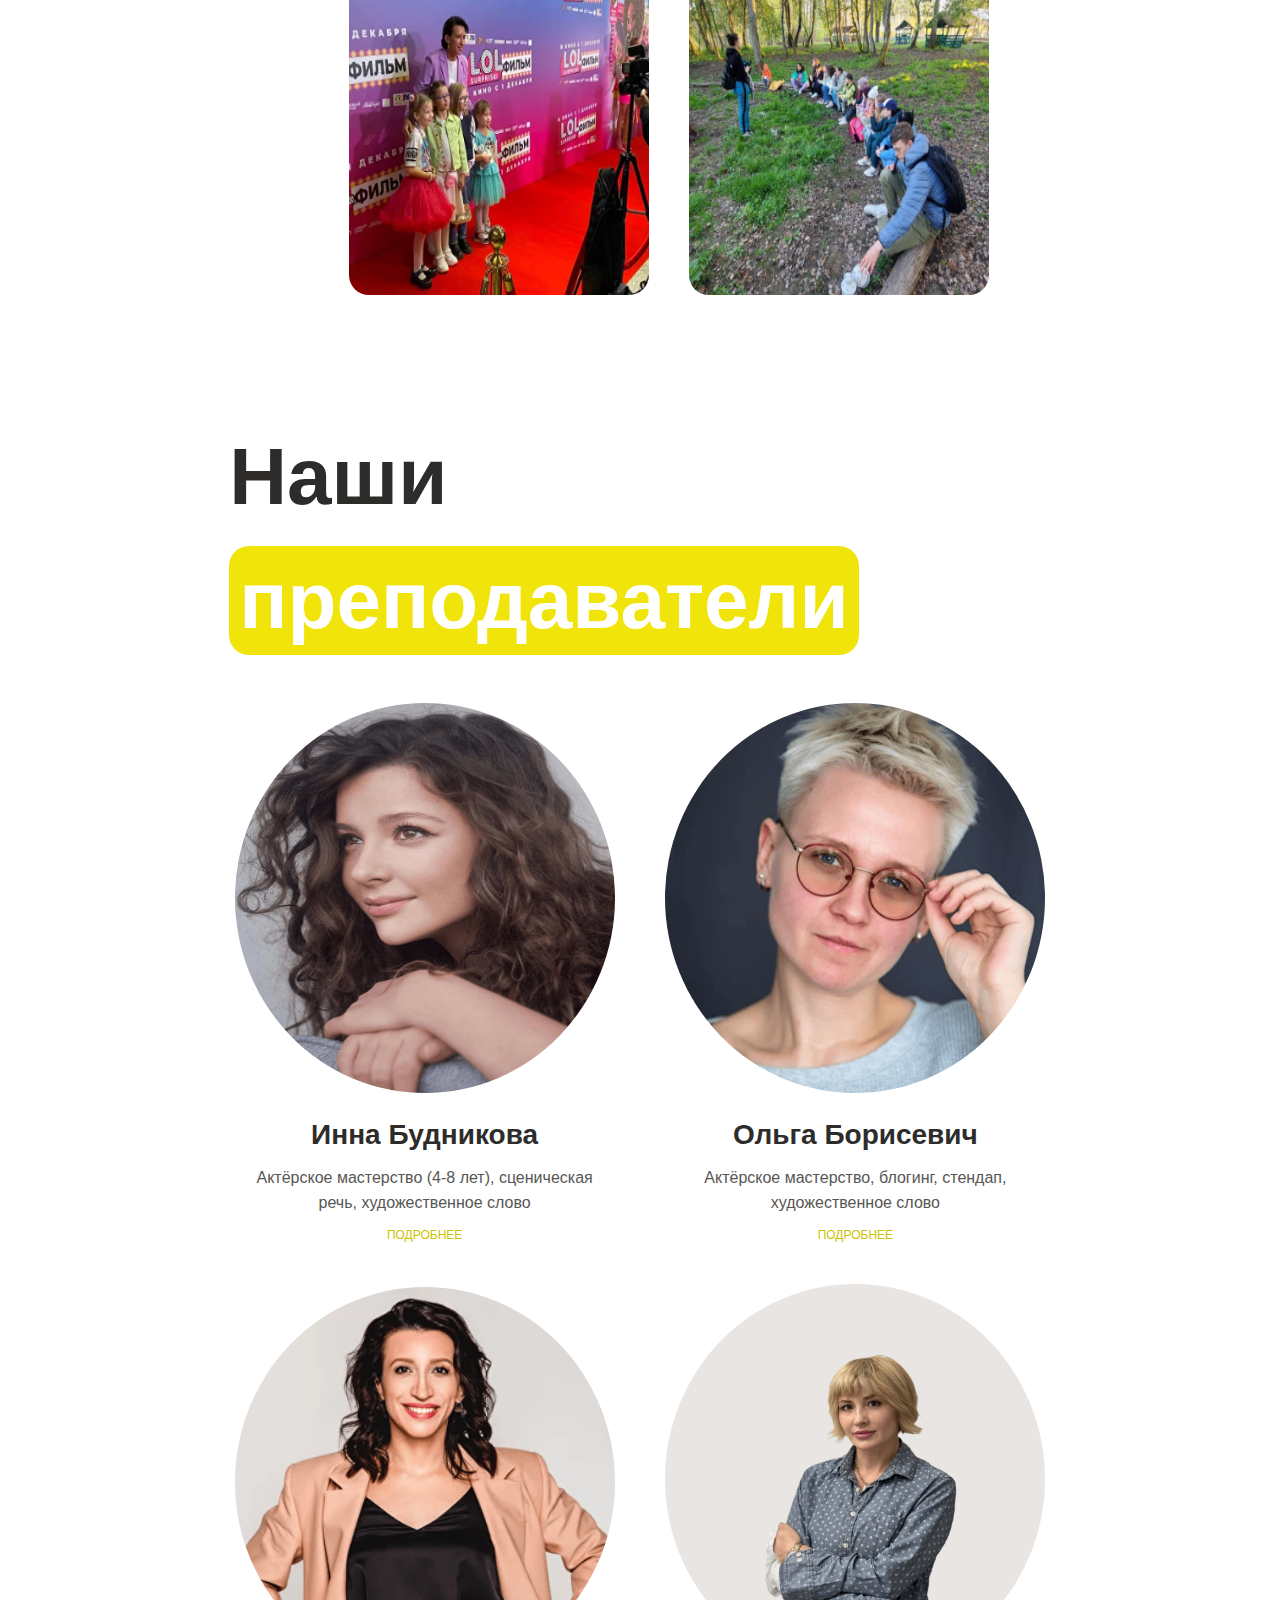
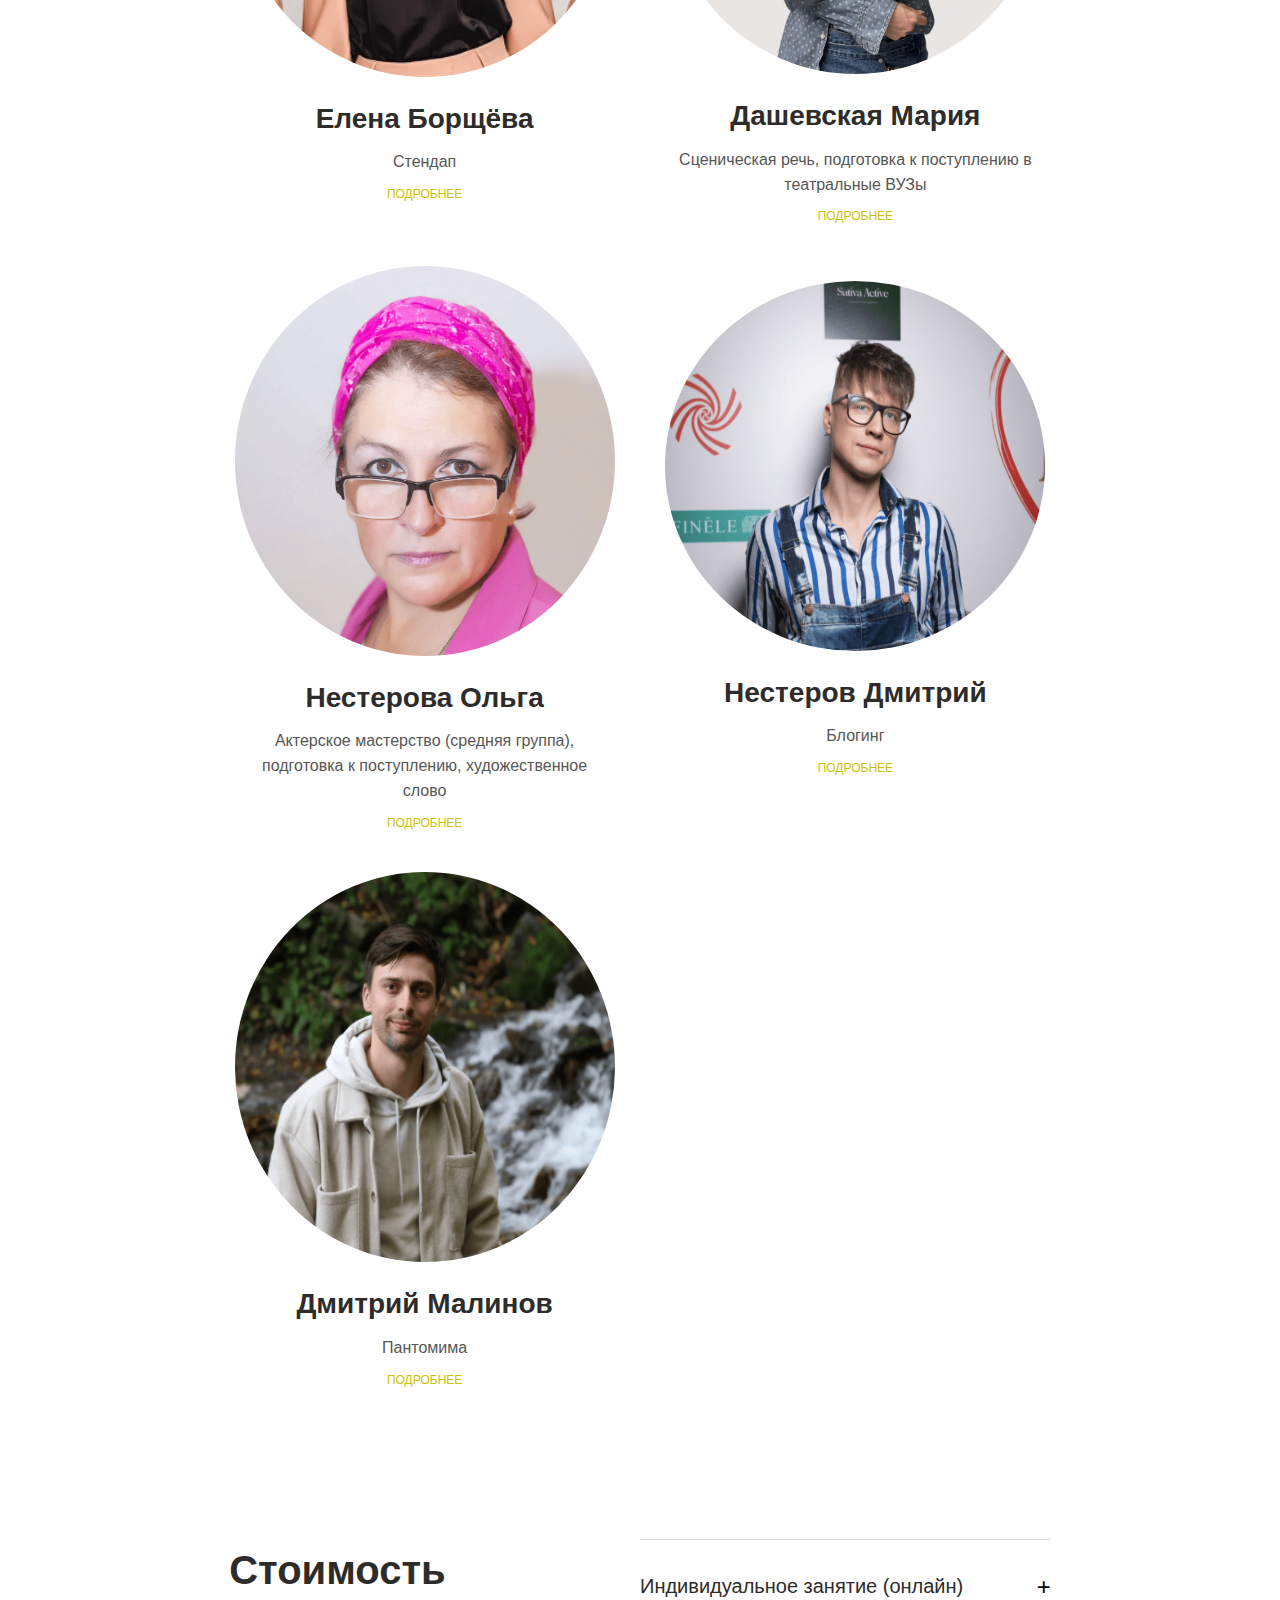
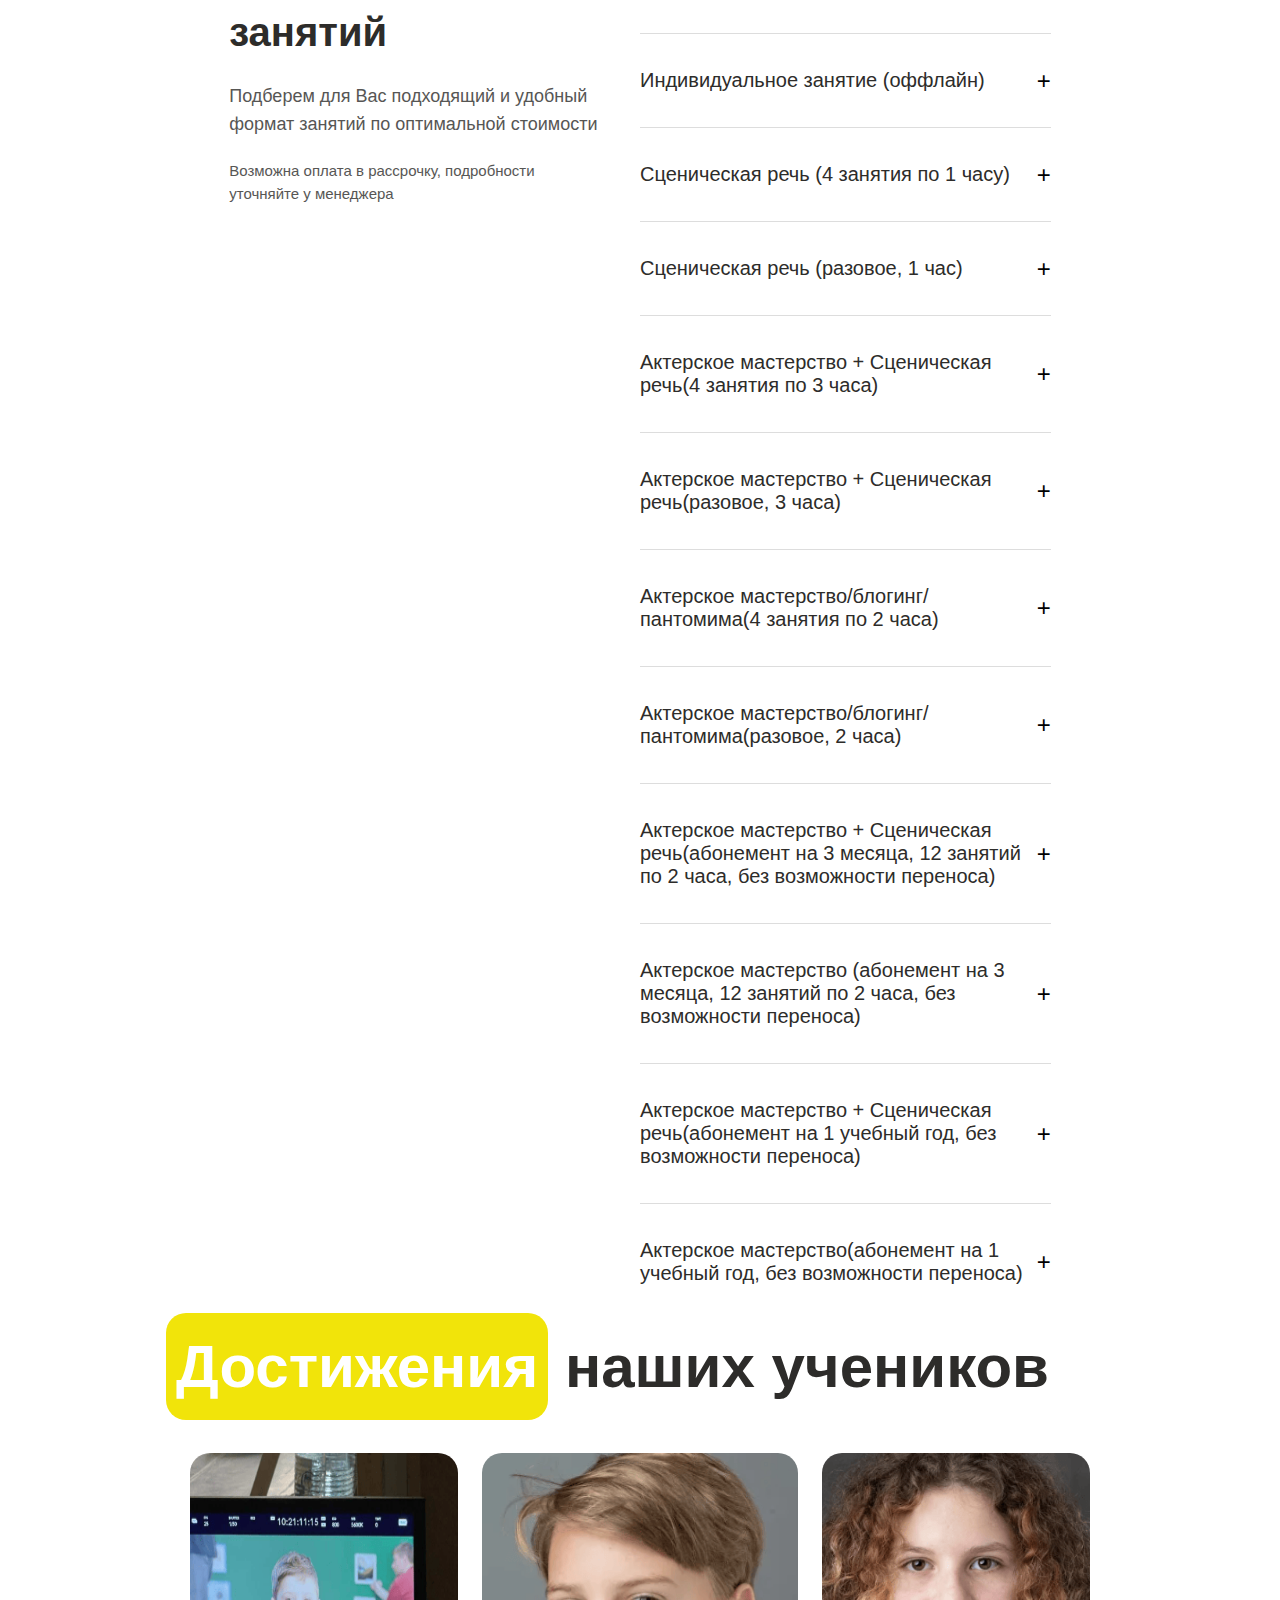
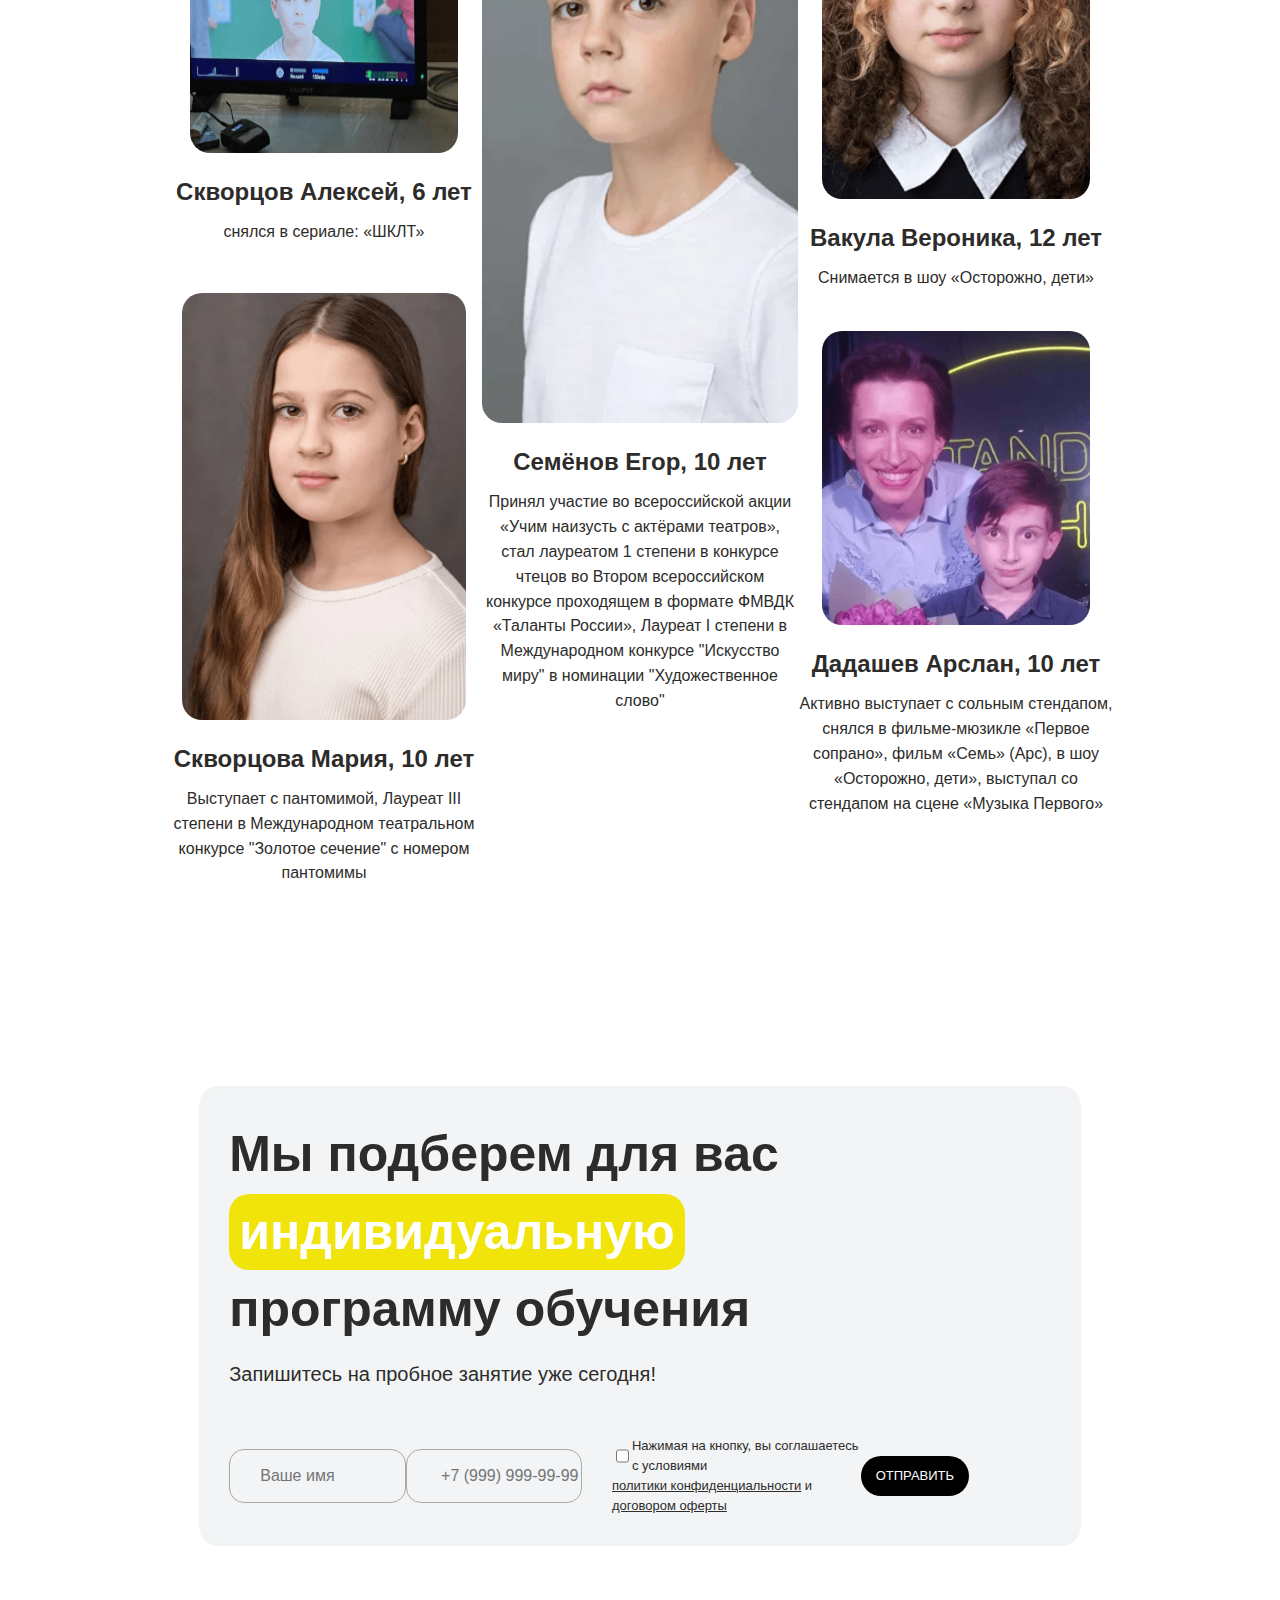
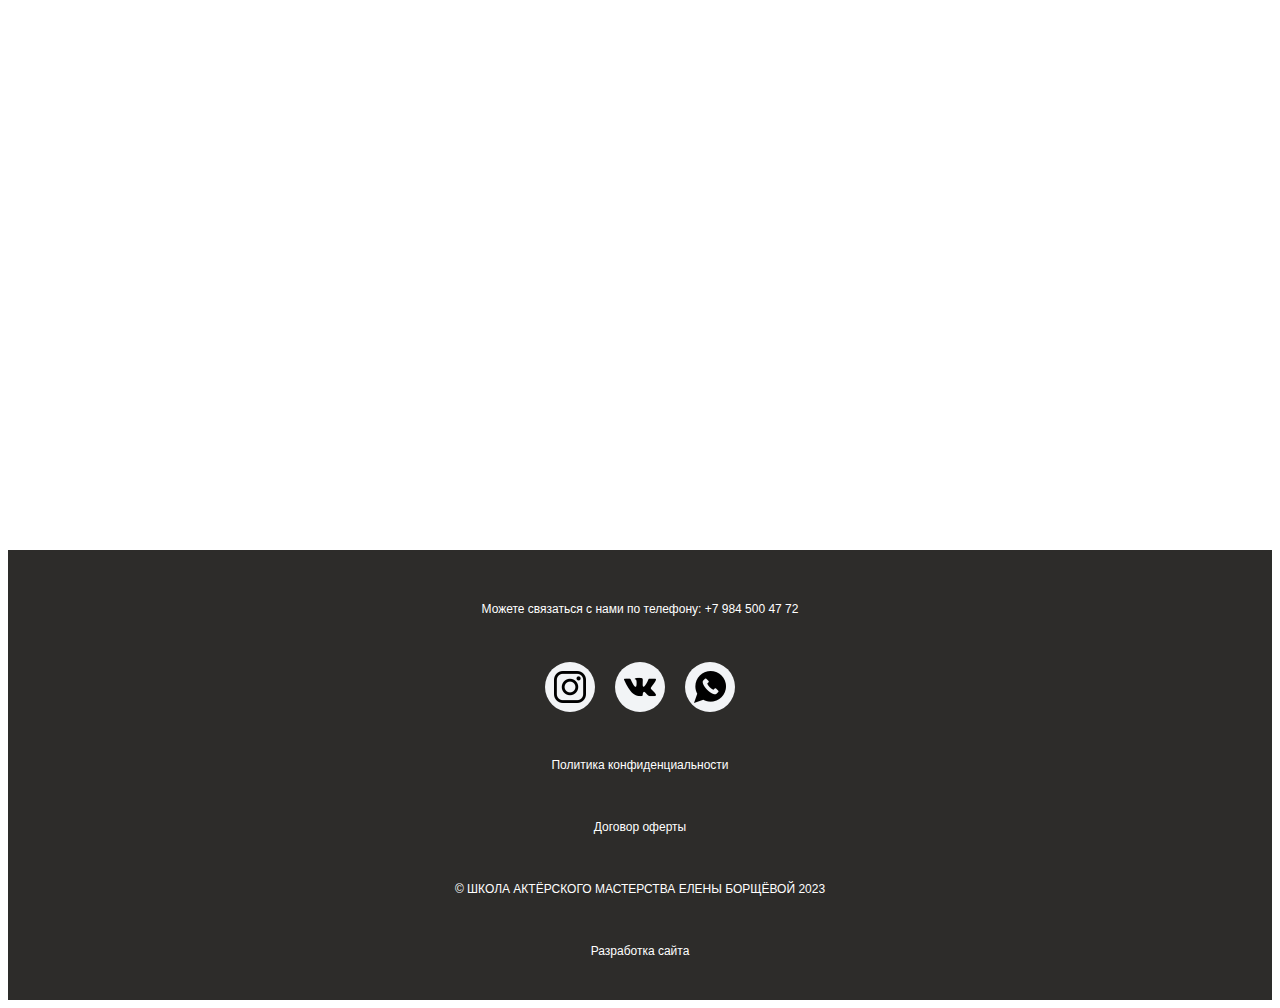
==== commit 904d7bdc: "Add files via upload" ====
--- a/index.html
+++ b/index.html
@@ -91,9 +91,7 @@
         </div>
       </div>
     </div>
-    <div class="cover" >
-      <img class="cover-img" src="images/cover-img.png" alt="">
-    </div>
+    
     <div class="reasons">
       <h2 class="reasons__title">
         Мы <span class="reasons__title-span">ждем</span> вас, если:
@@ -300,7 +298,7 @@
         <img class="examples-img-4" src="images/examples-img(4).png" alt="" />
       </div>
     </div>
-    <div class="results">
+    <div class="reasons">
       <h2 class="reasons__title">
         После <span class="reasons__title-span">курса занятий</span> ваш
         ребенок:
@@ -438,23 +436,16 @@
       </h2>
       <ul class="motivation-text-list">
         <li class="motivation-text-list-item">
-          Я - Елена Борщёва и это моя история. В детстве я была очень
-          закомплексованным, неуверенным в себе ребёнком. Мне было тяжело дать
-          отпор обидчикам, поэтому меня часто дразнили и обзывали.
+          В школе пристальное внимание уделяется успеваемости и посещаемости. Если дети регулярно приходят на занятия, стараются и соблюдают дисциплину, участвуют в выступлениях и конкурсах, они получают мотивационные бонусы.
         </li>
         <li class="motivation-text-list-item">
-          Благодаря КВНу, сцене, актёрскому мастерству я смогла раскрыться,
-          победить комплексы, принять и полюбить себя.
+          Мы организовываем семейные выезды, посещения интересных мероприятий, мастер-классов и интенсивов, закрытых кинопремьер и красных дорожек. Наши ученики имеют доступ к закрытым кинопробам, кастингам в телепередачи и шоу.
         </li>
         <li class="motivation-text-list-item">
-          Сегодня я делюсь своим опытом, знаниями и умениями с подрастающим
-          поколением. Делаю их увереннее в себе, показываю как актёрское
-          мастерство, юмор помогают в жизни, разрешают конфликтные ситуации.
+          Два раза в год, помимо регулярных выступлений, обязательно проводим большие отчетные концерты. Перед уходом на летние каникулы каждый ученик награждается именным дипломом.
         </li>
         <li class="motivation-text-list-item">
-          Ценности моей школы: гармоничное развитие творческой личности,
-          обучение в радость, формирование общекультурных компетенций как
-          неотъемлемая часть обучения.
+          Ездим вместе на природу и снимаем короткометражные фильмы.
         </li>
       </ul>
       <div class="motivation__grid">
@@ -827,7 +818,7 @@
       <div>
         <h2 class="form__title">
           Мы подберем для вас
-          <span class="form__title-span"> индивидуальную</span>программу
+          <span class="form__title-span"> индивидуальную</span><br>программу
           обучения
         </h2>
         <p class="form-p">Запишитесь на пробное занятие уже сегодня!</p>
--- a/style.css
+++ b/style.css
@@ -498,7 +498,7 @@
   height: 480px;
   border-radius: 20px;
 }
-.results {
+.reasons {
   margin: auto;
   width: 65%;
 }
@@ -835,6 +835,7 @@
   cursor: pointer;
   padding: 0;
   transition: transform 0.6s ease;
+  color: black;
 }
 
 .toggle-button.expanded {
@@ -1345,7 +1346,6 @@
 @media(width < 430px){
   .header {
     width: 100%;
-    border: 1px solid red;
     margin: auto;
   }
   .header__info {
@@ -1371,11 +1371,7 @@
     display: none;
   }
   .header__content {
-    display: flex;
-    margin: auto;
-    margin-top: 50px;
-    justify-content: space-between;
-    align-items: center;
+
     width: 100%;
   }
   .header__content-img {
@@ -1388,6 +1384,10 @@
     line-height: 70px;
     margin-bottom: 30px;
   }
+  .header__content-info-button{
+    margin: 0;
+  }
+
   .mission__title {
     font-size: 35px;
   }
@@ -1396,40 +1396,24 @@
     font-size: 14px;
   }
   .mission-content {
-    display: flex;
-    justify-content: space-between;
-    align-items: center;
-    margin-top: 30px;
-    width: 100%;
-    border: 1px solid red;
+
+    width: 100%;
   }
   .mission-content-cards-container {
     width: 100%;
     height: 100%;
-    display: flex;
-    flex-direction: column;
-    justify-content: space-between;
-    align-items: center;
+
   }
   .mission-content-card {
     width: 100%;
     height: 150px;
-    border: 2px solid #c9c9c9;
-    display: flex;
-    flex-direction: column;
-    justify-content: space-around;
-    align-items: center;
-    border-radius: 15px;
-  }
-  .mission-content-card-img {
-    width: 75px;
-    height: 40px;
-  }
+
+  }
+
   .youtube {
     border-radius: 20px;
     width: 100%;
-    height: 300px;
-
+    height: 400px;
   }
   
   .mission-content-card-p {
@@ -1447,8 +1431,530 @@
     width: 100%;
     border-radius: 20px;
   }
+  .cover{
+    width: 100%;
+    height: 300px;
+    overflow: hidden;
+    object-fit: cover;
+    margin: auto;
+
+  }
+
+ 
+  .reasons {
+    margin: auto;
+    width: 100%;
+    margin-top: 100px;
+    
+  }
+  .reasons__title {
+    font-size: 35px;
+    width: 60%;
+  }
+  .reasons__cards-container {
+    display: flex;
+  }
+  .reasons-grid {
+
+    margin: auto;
+ 
+
+  }
   
-
-
+  /* Card Styling */
+  .reason-card {
+    background-color: #fff;
+    border-radius: 20px; /* Rounded corners */
+    padding: 20px;
+    text-align: center;
+    border: 1px solid #c9c9c9;
+    width: 100%;
+    height: 150px;
+    margin-left: 35px;
+  }
+  
+  .reason-card img {
+    width: 80px; /* Adjust the size of icons */
+    height: 50px;
+    margin-bottom: 20px;
+  }
+  
+  .reason-card p {
+    font-size: 14px;
+  }
+
+
+  .disciplines {
+    margin: auto;
+    width: 100%;
+    margin-top: 50px;
+  }
+  .disciplines__title {
+    font-size: 35px;
+    width: 70%;
+    margin-bottom: 30px;
+
+  }
+  .disciplines-grid {
+    height: 3000px;
+    display: flex;
+    flex-direction: column;
+    justify-content: center;
+  }
+  
+  /* Card Styles */
+  .discipline-card {
+    flex-direction: column;
+    justify-content: space-around;
+    width: 80%;
+    border-radius: 15px;
+    margin-bottom: 20px;
+  }
+  
+  .discipline-card .card-number {
+    width: 60px;
+    height: 60px;
+
+  }
+
+  .discipline-card p {
+    font-size: 16px;
+    width: 100%;
+    margin-top: 20px;
+    width: 80%;
+  }
+  
+  .discipline-card .signup-button {
+    width: 90%;
+    transition: 0.6s;
+    margin-top: 30px;
+  }
+
+
+  .card__info {
+    display: flex;
+    flex-direction: column;
+    justify-content: space-between;
+    margin-left: 20px;
+    
+  }
+  .cards-container-1 {
+    flex-direction: column;
+    justify-content: space-between;
+    align-items: center;
+    margin-top: 40px;
+    
+    width: 100%;
+  }
+  .cards-container-2 {
+    flex-direction: column;
+    justify-content: space-between;
+    align-items: center;
+    
+    width: 100%;
+  }
+  .cards-container-3 {
+    flex-direction: column;
+    justify-content: space-between;
+    align-items: center;
+    
+    width: 100%;
+  }
+  #card-number-1 {
+    width: 80%;
+    height: 400px;
+  }
+  #card-number-2 {
+    width: 80%;
+    height: 440px;
+    display: flex;
+  }
+  #text {
+    width: 90%;
+  }
+  .disciplines-caption {
+    font-size: 12px;
+    margin-left: 45px;
+    margin-top: 40px;
+    opacity: 0.6;
+    width: 65%;
+  }
+  .examples {
+    margin: auto;
+    width: 100%;
+    margin-top: 50px;
+    margin-bottom: 100px;
+  }
+  .examples-title {
+    margin: auto;
+    width: 70%;
+    font-size: 12px;
+    margin-top: 0px;
+
+  }
+  .examples-container {
+    margin: 0;
+    padding: 0;
+    margin-top: 20px;
+
+  }
+  .examples-img-1 {
+    width: 350px;
+    height: 480px;
+    border-radius: 20px;
+  }
+  
+  .examples-img-2 {
+    width: 350px;
+    border-radius: 20px;
+  }
+  .examples-img-3 {
+    width: 350px;
+    border-radius: 20px;
+  }
+  .examples-img-4 {
+    width: 350px;
+    border-radius: 20px;
+  }
+  .reasons__title {
+    font-size: 25px;
+    width: 86%;
+    
+  }
+  .reasons {
+    margin: auto;
+    width: 100%;
+    margin-top: 100px;
+  }
+
+
+
+
+
+
+  .introduction {
+    width: 100%;
+    margin: auto;
+    display: flex;
+    flex-direction: column;
+    justify-content: space-between;
+    margin-top: 60px;
+  }
+  .introduction__text {
+    width: 80%;
+    margin: auto;
+  }
+  .introduction__text-title {
+    font-size: 35px;
+  }
+  .introduction__text-title-span {
+    padding:10px ;
+  }
+  .introduction-text-list-item {
+    font-size: 14px;
+    margin-bottom: 10px;
+    opacity: 0.9;
+  }
+  .image-carousel {
+    margin: auto;
+    width: 75%; /* Take up half the width */
+    position: relative;
+    border-radius: 20px; /* Rounded corners */
+
+  }
+  
+  .carousel-wrapper {
+    display: flex;
+    transition: transform 0.8s;
+    border-radius: 20px;
+    width: 505%;
+  }
+  
+  .carousel-image {
+    width: 300px; /* Each image takes up 50% (original 100%, divided into 2) */
+    height: 300px;
+    border-radius: 20px; 
+    
+  }
+  
+  /* Navigation Dots */
+  .carousel-dots {
+    display: flex;
+    justify-content: center;
+    margin-top: 15px;
+  }
+  
+  .dot {
+    width: 10px;
+    height: 10px;
+    border-radius: 50%;
+    background-color: #ccc;
+    margin: 0 5px;
+    cursor: pointer;
+  }
+  .motivation {
+    width: 90%;
+    margin: auto;
+    margin-top: 100px;
+    margin-left: 20px;
+  }
+  .motivation__title {
+    font-size: 35px;
+    width: 70%;
+  }
+
+  .motivation__grid {
+    padding-left: 0;
+    margin-top: 30px;
+    gap:30px  ;
+    display: flex;
+    width: 100%;
+    flex-direction: column;
+    align-items: center;
+
+  }
+  .motivation__grid-img {
+    border-radius: 20px;
+    width:350px ;
+  }
+  #motivation__grid-img-type-2 {
+    width: 350px;
+  }
+  .teachers {
+    width: 100%;
+    margin: auto;
+    margin-top: 60px;
+  }
+  
+  .teaceh__card {
+    display: flex;
+    flex-direction: column;
+    justify-content: center;
+    align-items: center;
+  }
+  .teaceh__card-img {
+    width: 300px;
+    height: 300px;
+    border-radius: 50%;
+    margin-top: 0;
+  }
+  #card__dmitryNest {
+    padding-bottom: 40px;
+  }
+  #card__dmitryNest img {
+    width: 340px;
+    height: 340px;
+    background-repeat: no-repeat;
+  }
+  #card__ElenaBorj {
+    padding-bottom: 20px;
+  }
+  .teachers__title {
+    color: #2d2c2a;
+    font-size: 35px;
+    margin-left: 30px;
+    margin-bottom: 40px;
+  }
+
+
+
+
+
+
+
+  .costs {
+    width: 100%;
+    margin: auto;
+    margin-top: 150px;
+    display: flex;
+    flex-direction: column;
+    justify-content: space-between;
+  }
+  .costs__text {
+    width: 90%;
+    text-align: left;
+    margin: auto;
+  }
+  .costs__variants {
+    width: 90%;
+    margin: auto;
+    margin-top: 50px;
+  }
+  .costs__text-title {
+    font-size: 30px;
+  }
+  .costs__text-p {
+    margin-bottom: 30px;
+  }
+  .toggle-button {
+    color: black;
+  }
+  .achievements {
+    width: 100%;
+    margin: auto;
+  }
+  .achievements__title {
+    font-size: 35px;
+    width: 78%;
+    margin-left:20px;
+  }
+  .achievements__title-span {
+    padding: 10px 10px 10px 10px;
+  }
+  .achievements__cards-container {
+    display: flex;
+    flex-direction: column;
+    justify-content: space-between;
+    align-items: center;
+    margin: auto;
+    width: 90%;
+    margin-top: 40px;
+  }
+  .achievements__cards-first {
+    display: flex;
+    width: 100%;
+    height: 810px;
+    flex-direction: column;
+    justify-content: space-between;
+    align-items: center;
+    margin-bottom: 70px;
+  }
+
+  .achievements__cards-first-1-img {
+    border-radius: 20px;
+    width: 85%;
+    height: 240px;
+  }
+  .achievements__cards-first-1-title {
+    margin-top: 10px;
+  }
+  .achievements__cards-first-1-description {
+    margin-top: 0px;
+  }
+  .achievements__cards-first-2 {
+    display: flex;
+    flex-direction: column;
+    align-items: center;
+  }
+  .achievements__cards-first-2-img {
+    border-radius: 20px;
+    width: 90%;
+    height: 310px;
+    object-fit: cover;
+  }
+  .achievements__cards-scnd-1 {
+    display: flex;
+    flex-direction: column;
+    align-items: center;
+    width: 100%;
+    margin-bottom: 70px;
+  }
+  .achievements__cards-scnd {
+    width: 100%;
+  }
+  .achievements__cards-scnd-1-title {
+    font-size: 24px;
+    margin-top: 10px;
+  }
+  .achievements__cards-scnd-1-p {
+    margin-top: 5px;
+    width: 85%;
+    opacity: 0.8;
+  }
+  .achievements__cards-scnd-1-img {
+    width: 90%;
+    height: 340px;
+    object-fit: cover;
+    border-radius: 20px;
+  }
+  .achievements__cards-thrd {
+    width: 100%;
+  }
+  .achievements__cards-thrd-1 {
+    display: flex;
+    flex-direction: column;
+    align-items: center;
+    margin-bottom: 70px;
+  }
+  .achievements__cards-thrd-1-img {
+    border-radius: 20px;
+    width: 85%;
+    height: 360px;
+  }
+  .achievements__cards-thrd-1-title {
+    margin-top: 10px;
+  }
+  .achievements__cards-thrd-1-p {
+    margin-top: 5px;
+  }
+  .achievements__cards-thrd-2-img {
+    border-radius: 20px;
+    width: 85%;
+    height: 340px;
+  }
+  .form {
+    width: 80%;
+    margin: auto;
+    margin-top: 100px;
+    padding: 30px;
+    display: flex;
+    flex-direction: column;
+    justify-content: space-between;
+    align-items: center;
+    margin-bottom: 100px;
+    padding-bottom: 30px;
+  }
+  .form__title {
+    color: #2d2c2a;
+    font-size: 20px;
+    width: 80%;
+    line-height: 1.8;
+  }
+  .form__title-span {
+    background: #f1e40a;
+    padding: 10px;
+    border-radius: 20px;
+    color: white;
+
+  }
+  .form-p {
+    font-size: 12px;
+    opacity: 0.8;
+    margin-top: 10px;
+  }
+  .form__inputs {
+    width: 90%;
+    display: flex;
+    flex-direction: column;
+    justify-content: space-between;
+    align-items: center;
+    margin-top: 20px;
+  }
+  .form__input-name {
+    width: 100%;
+  }
+  .form__input-number {
+    width: 100%;
+    margin: 0;
+    margin-top: 10px;
+  }
+  .form__input-button {
+    width: 100%;
+
+  }
+  .checkbox-container {
+    width: 115%;
+    display: flex;
+    margin-top: 30px;
+  }
+  .offers {
+    width: 115%;
+    margin-bottom: 20px;
+  }
+
+
+
+  
+  
 
 }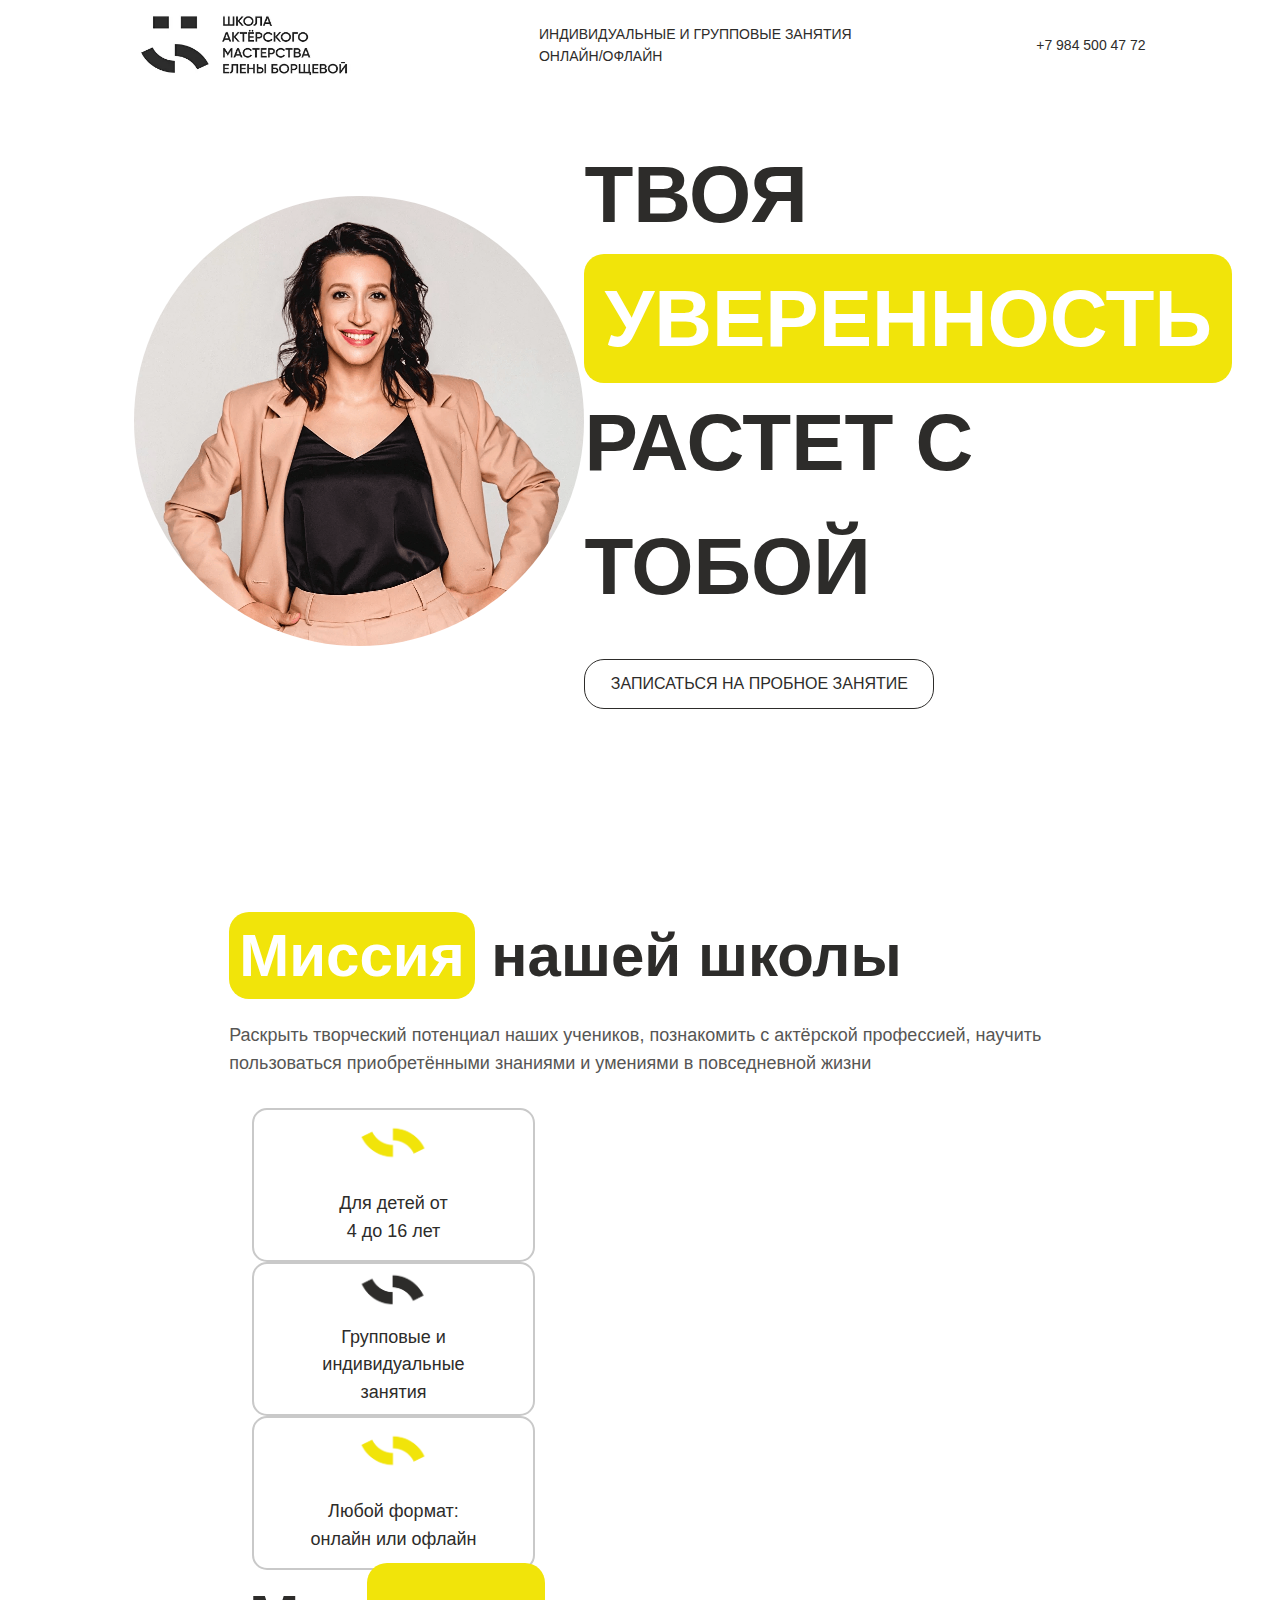
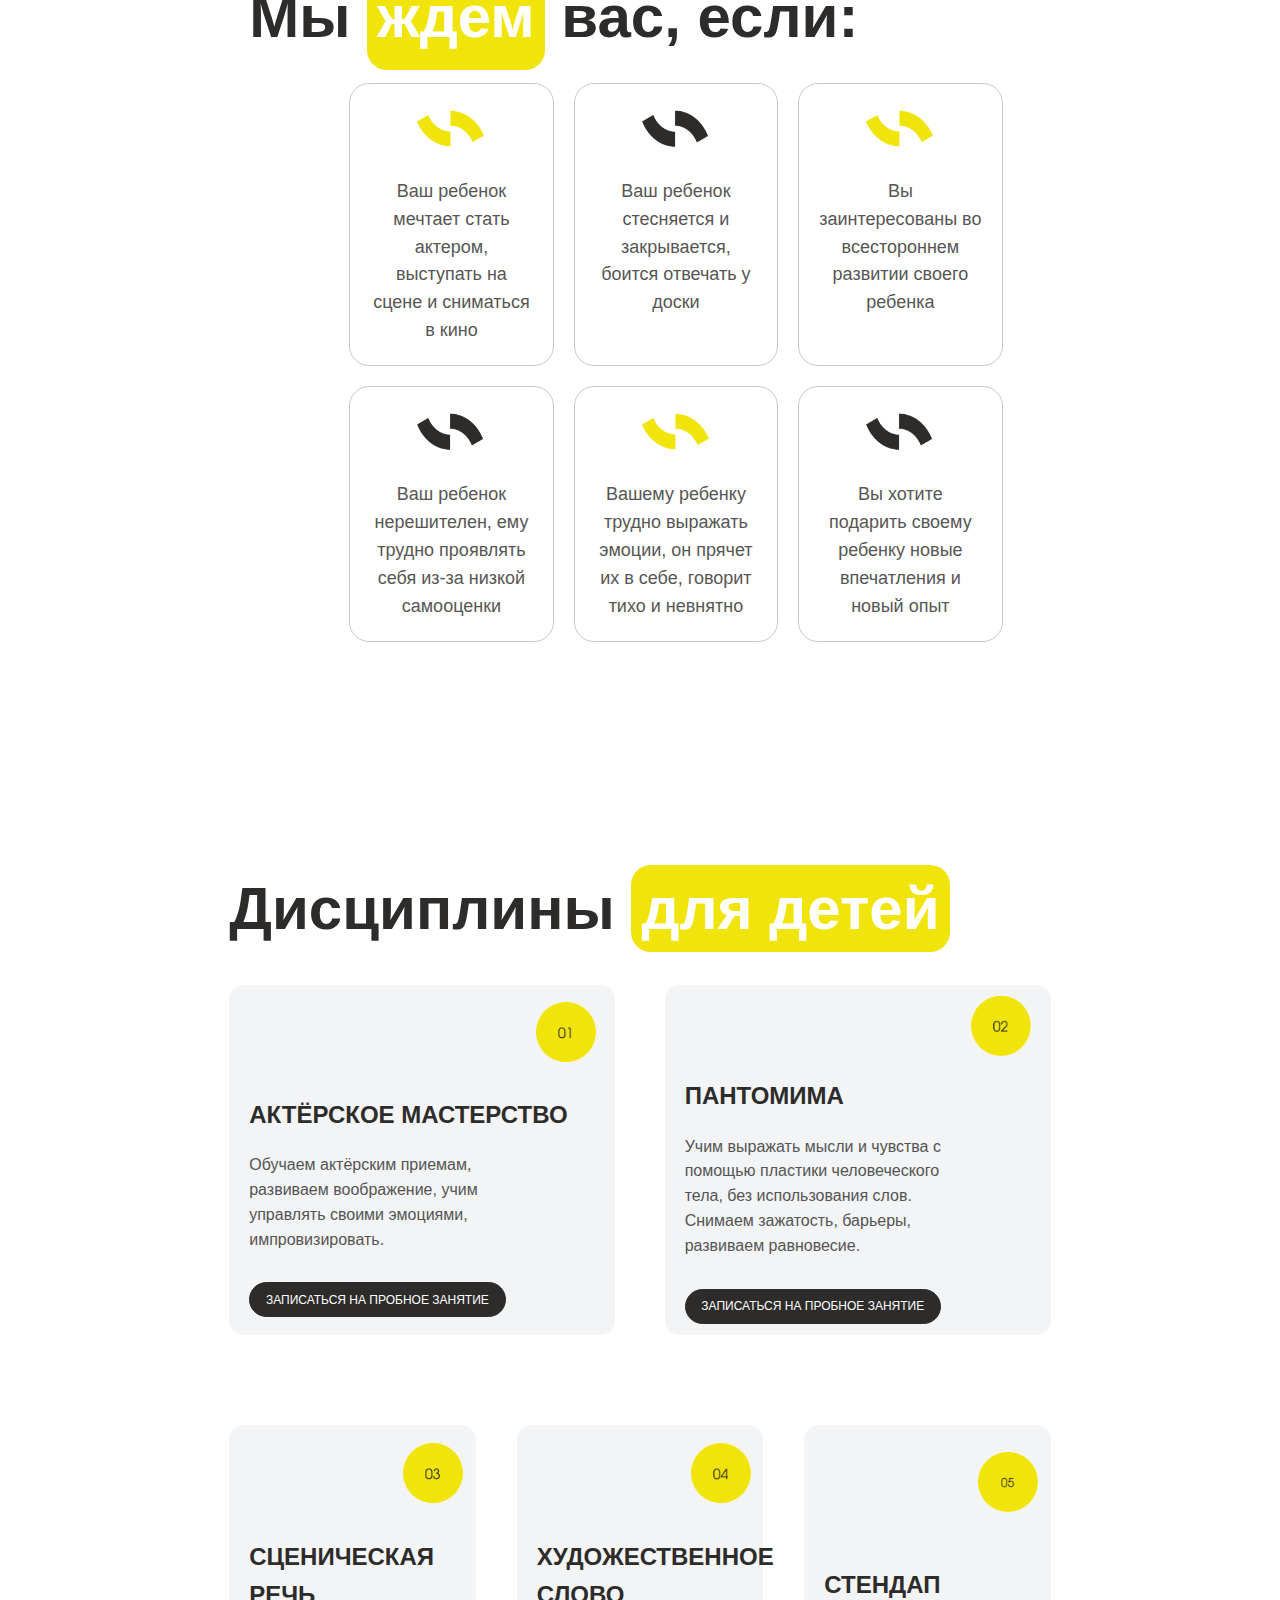
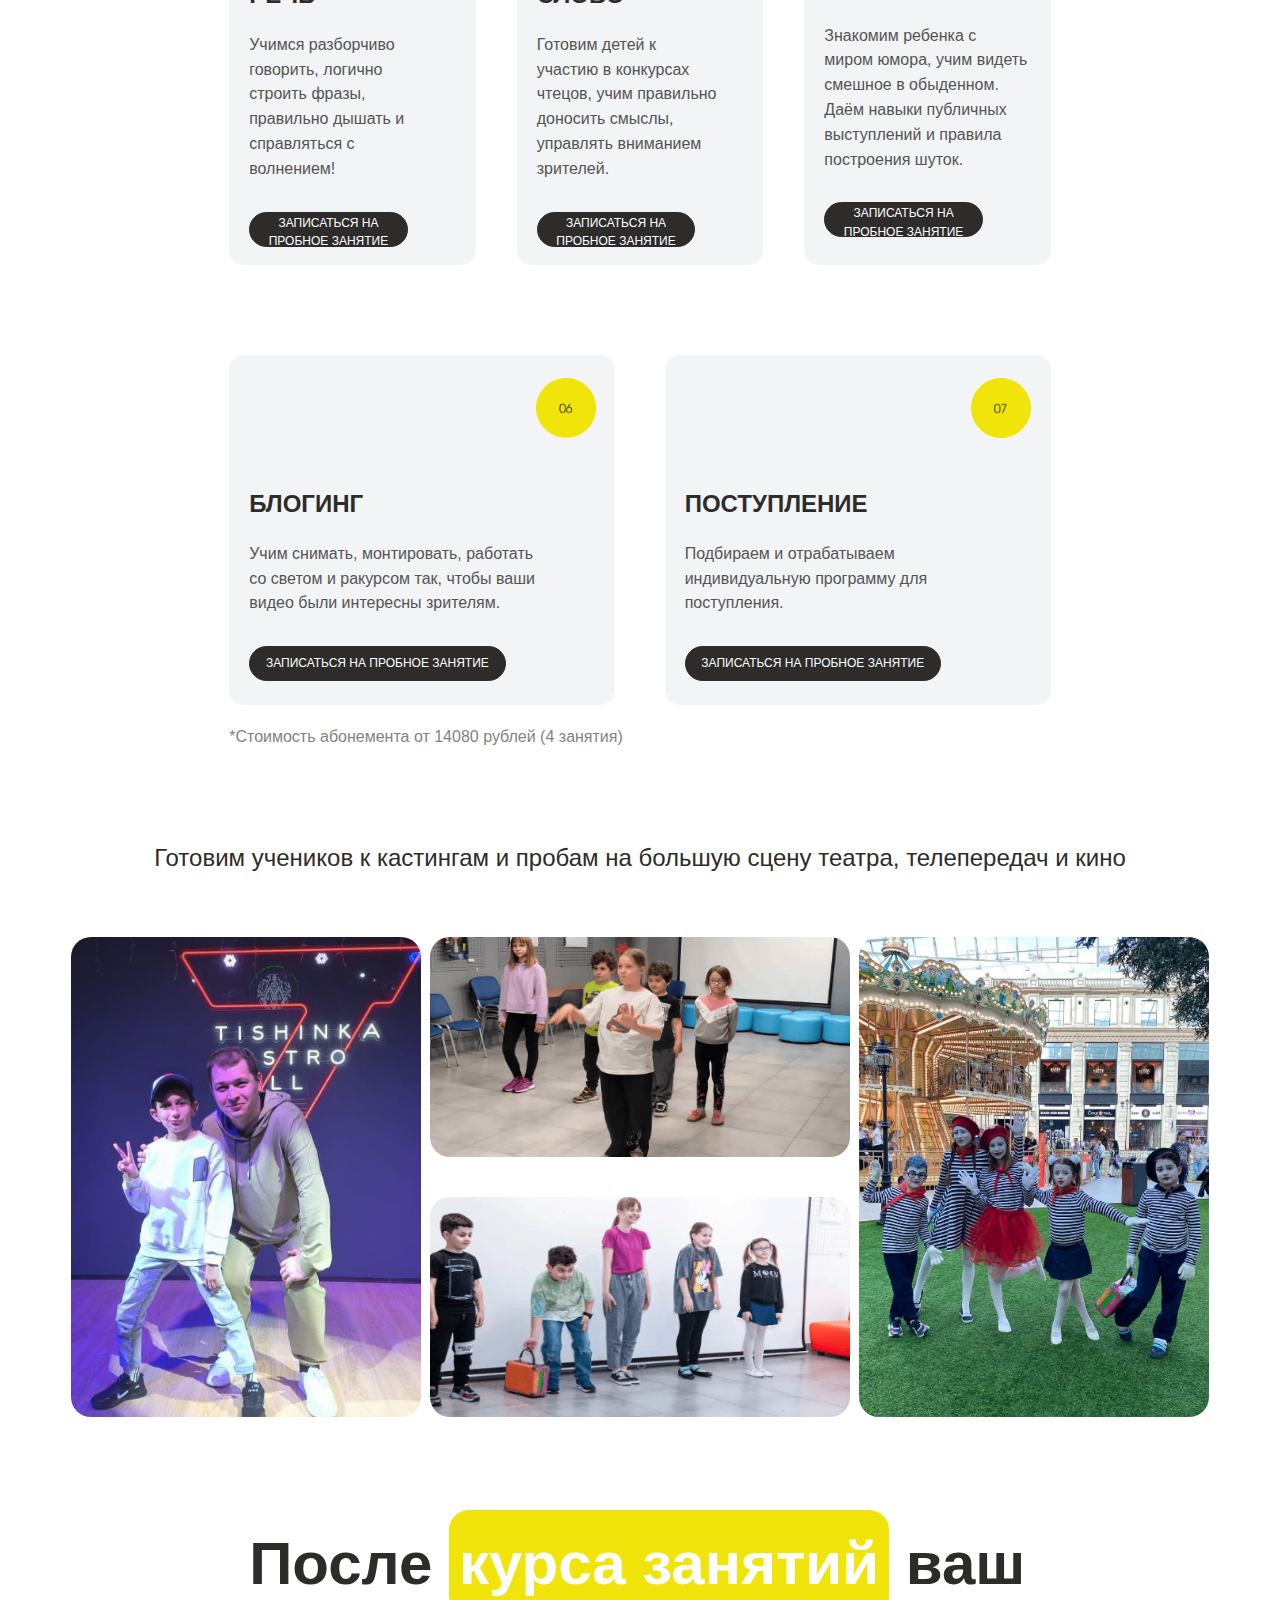
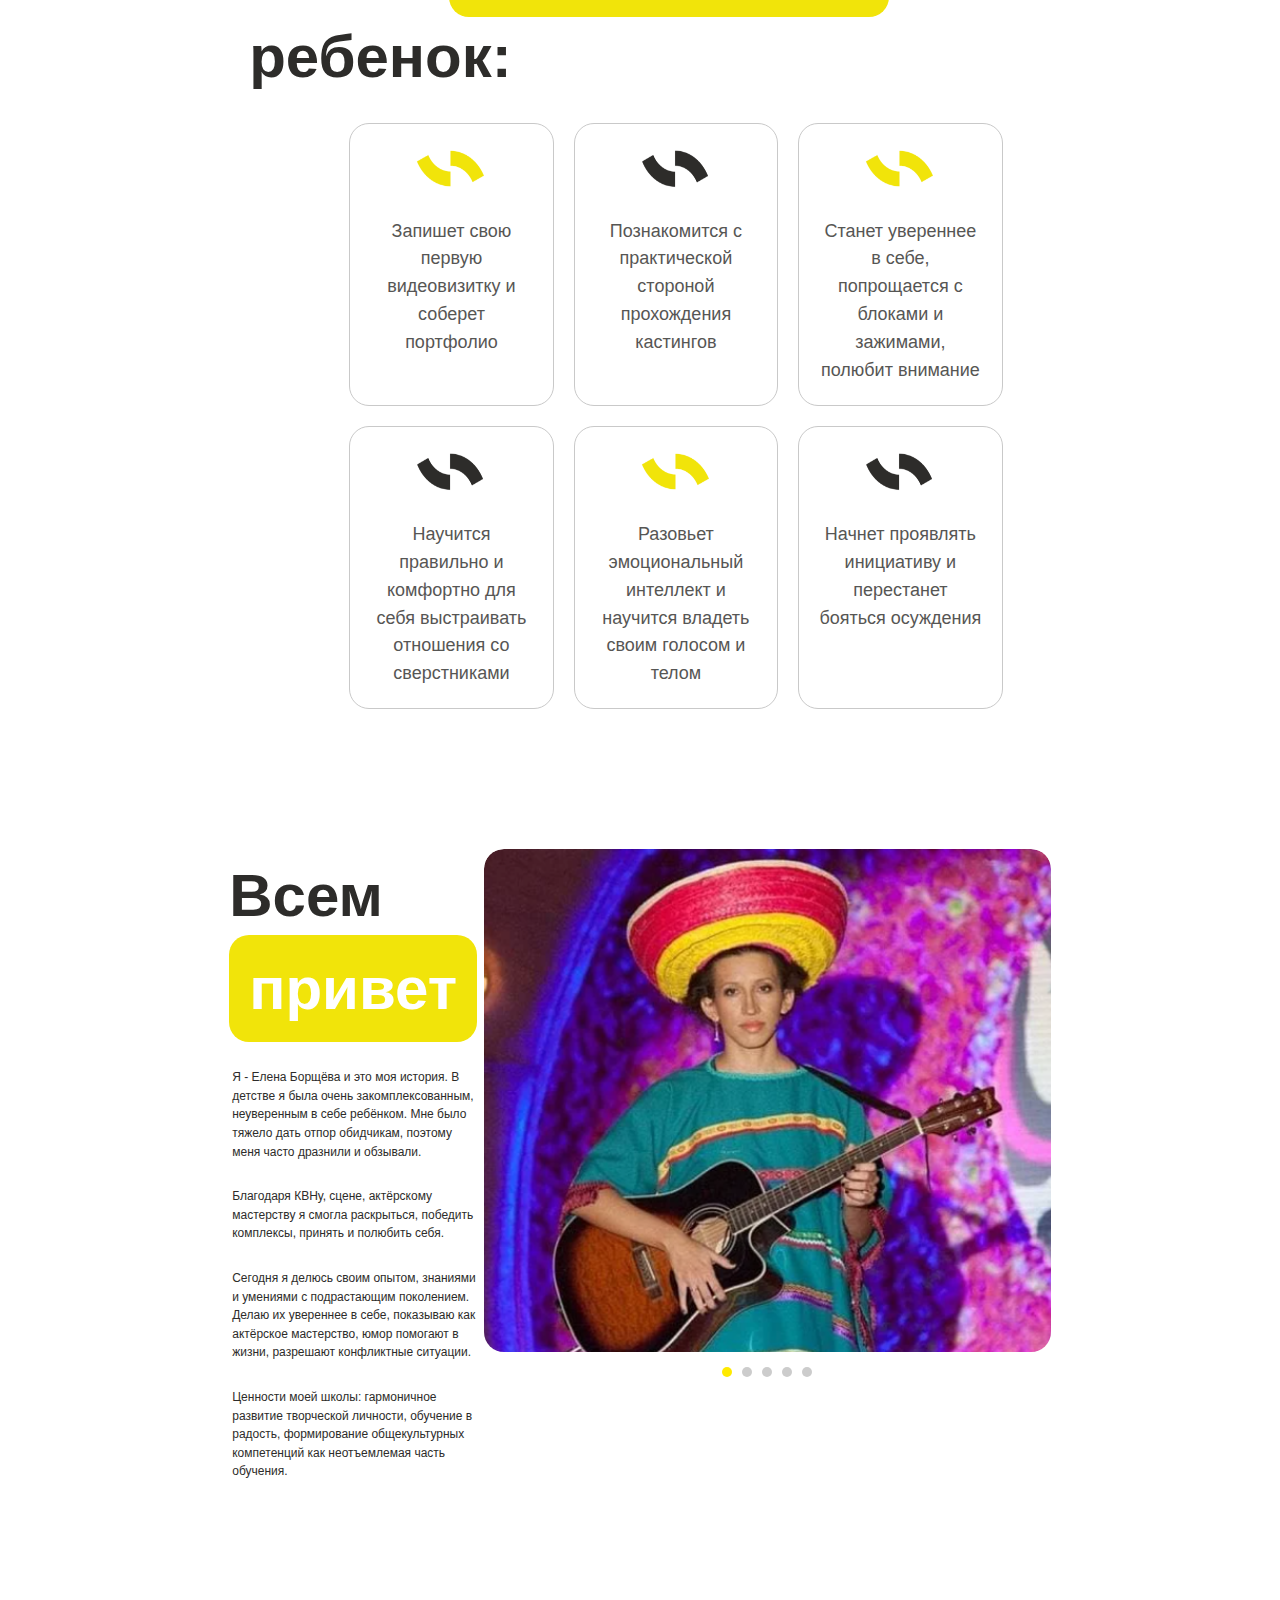
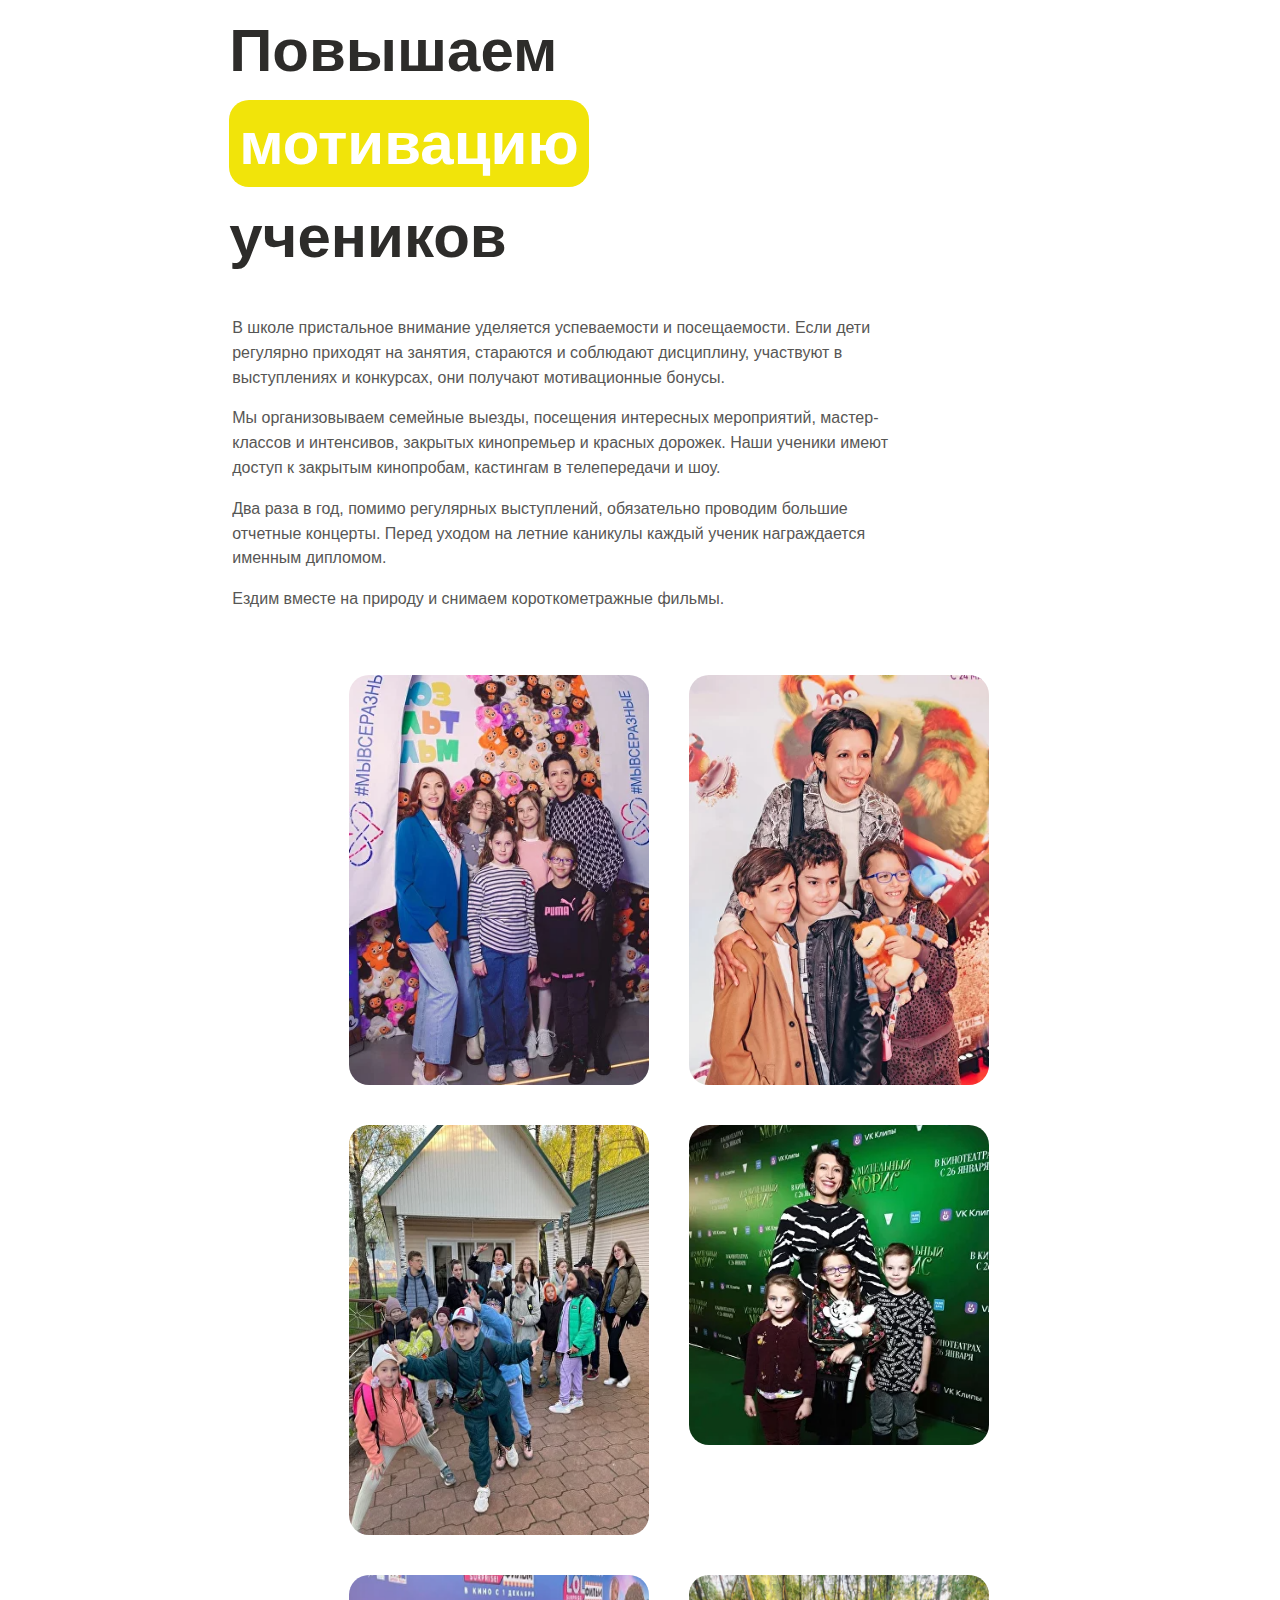
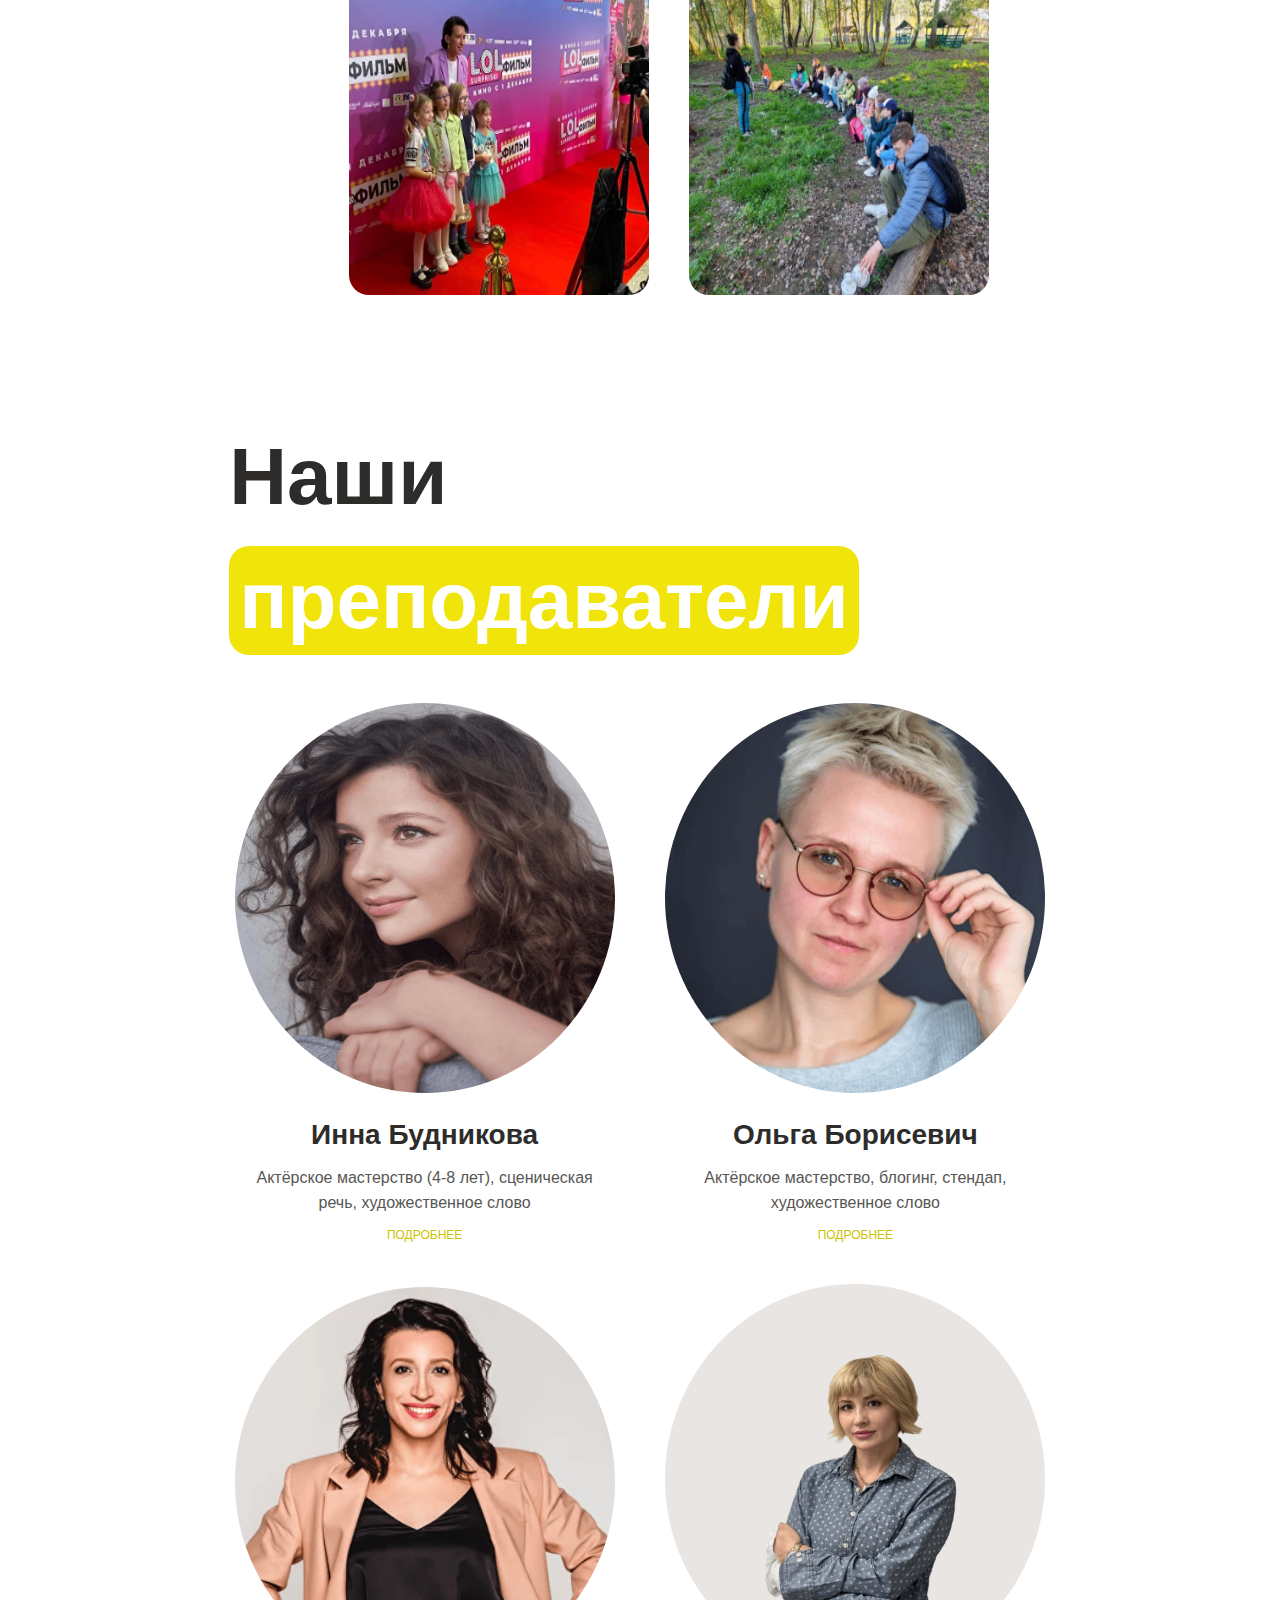
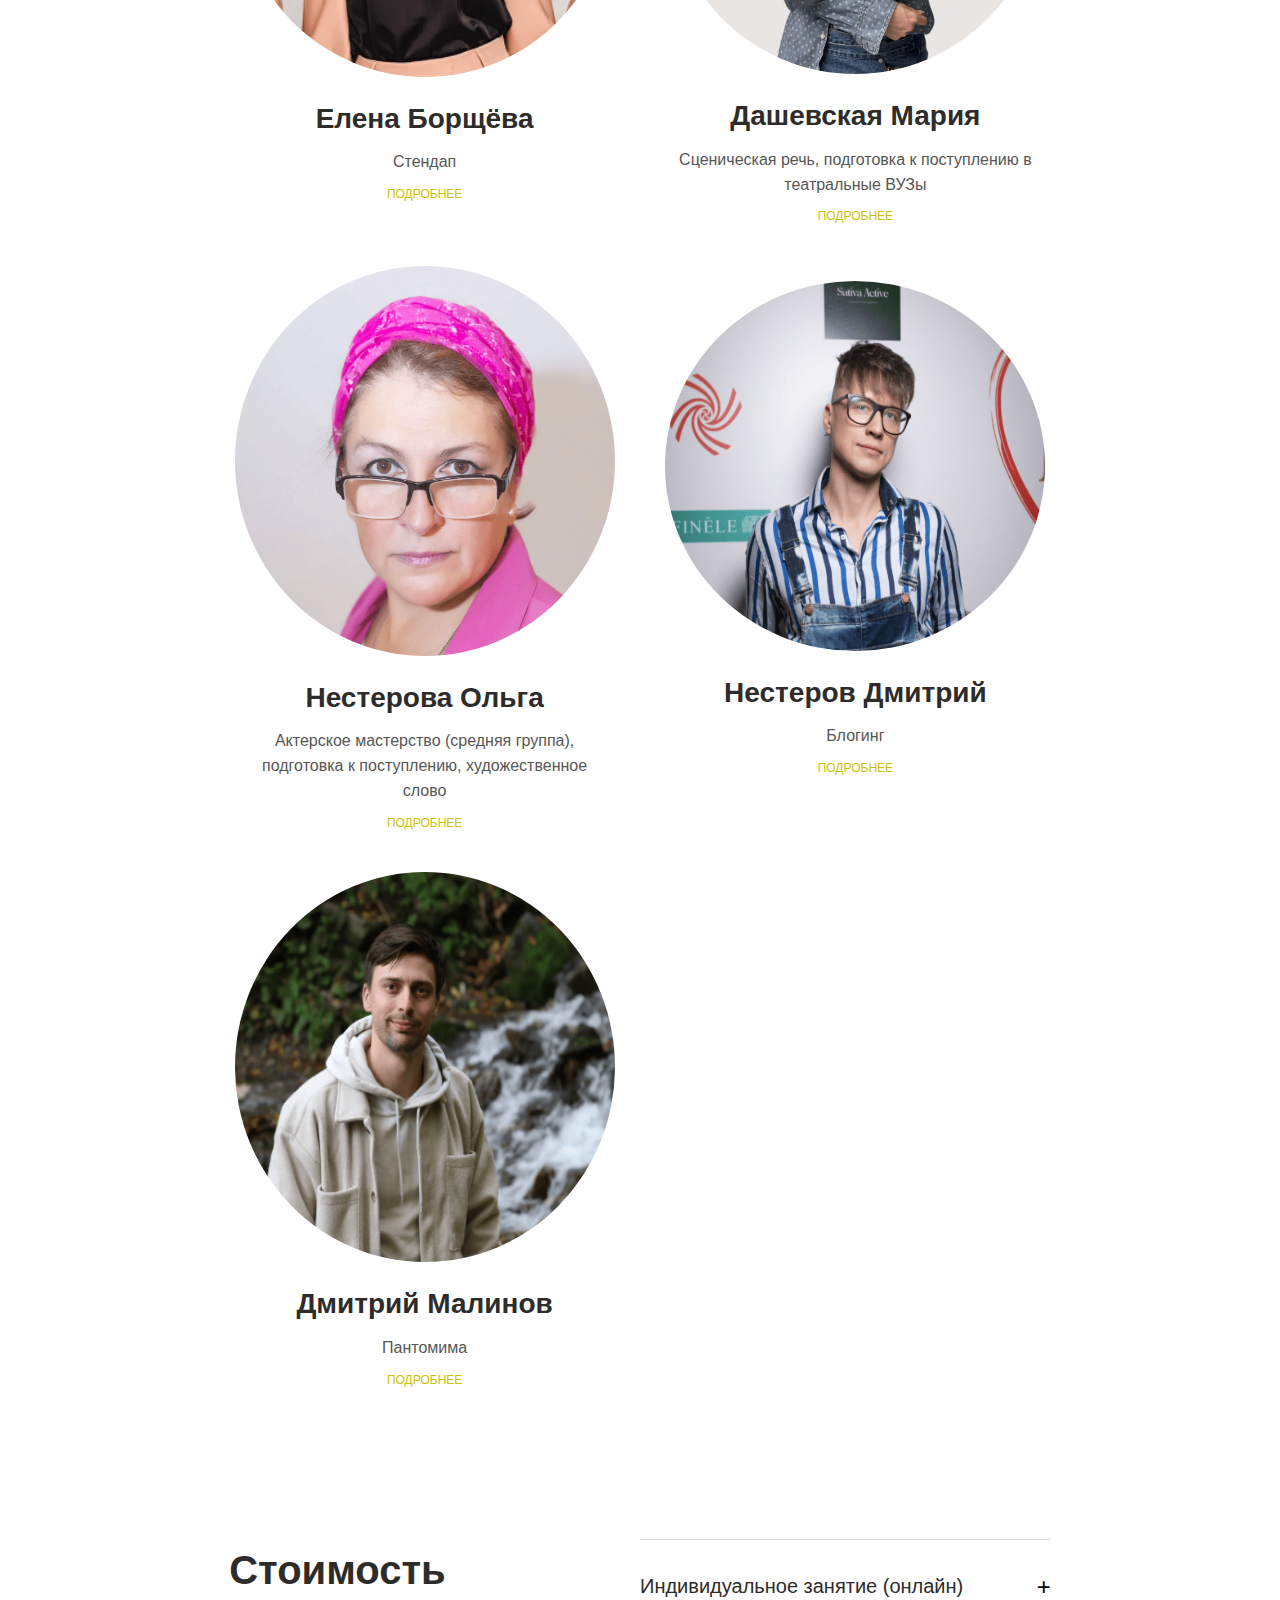
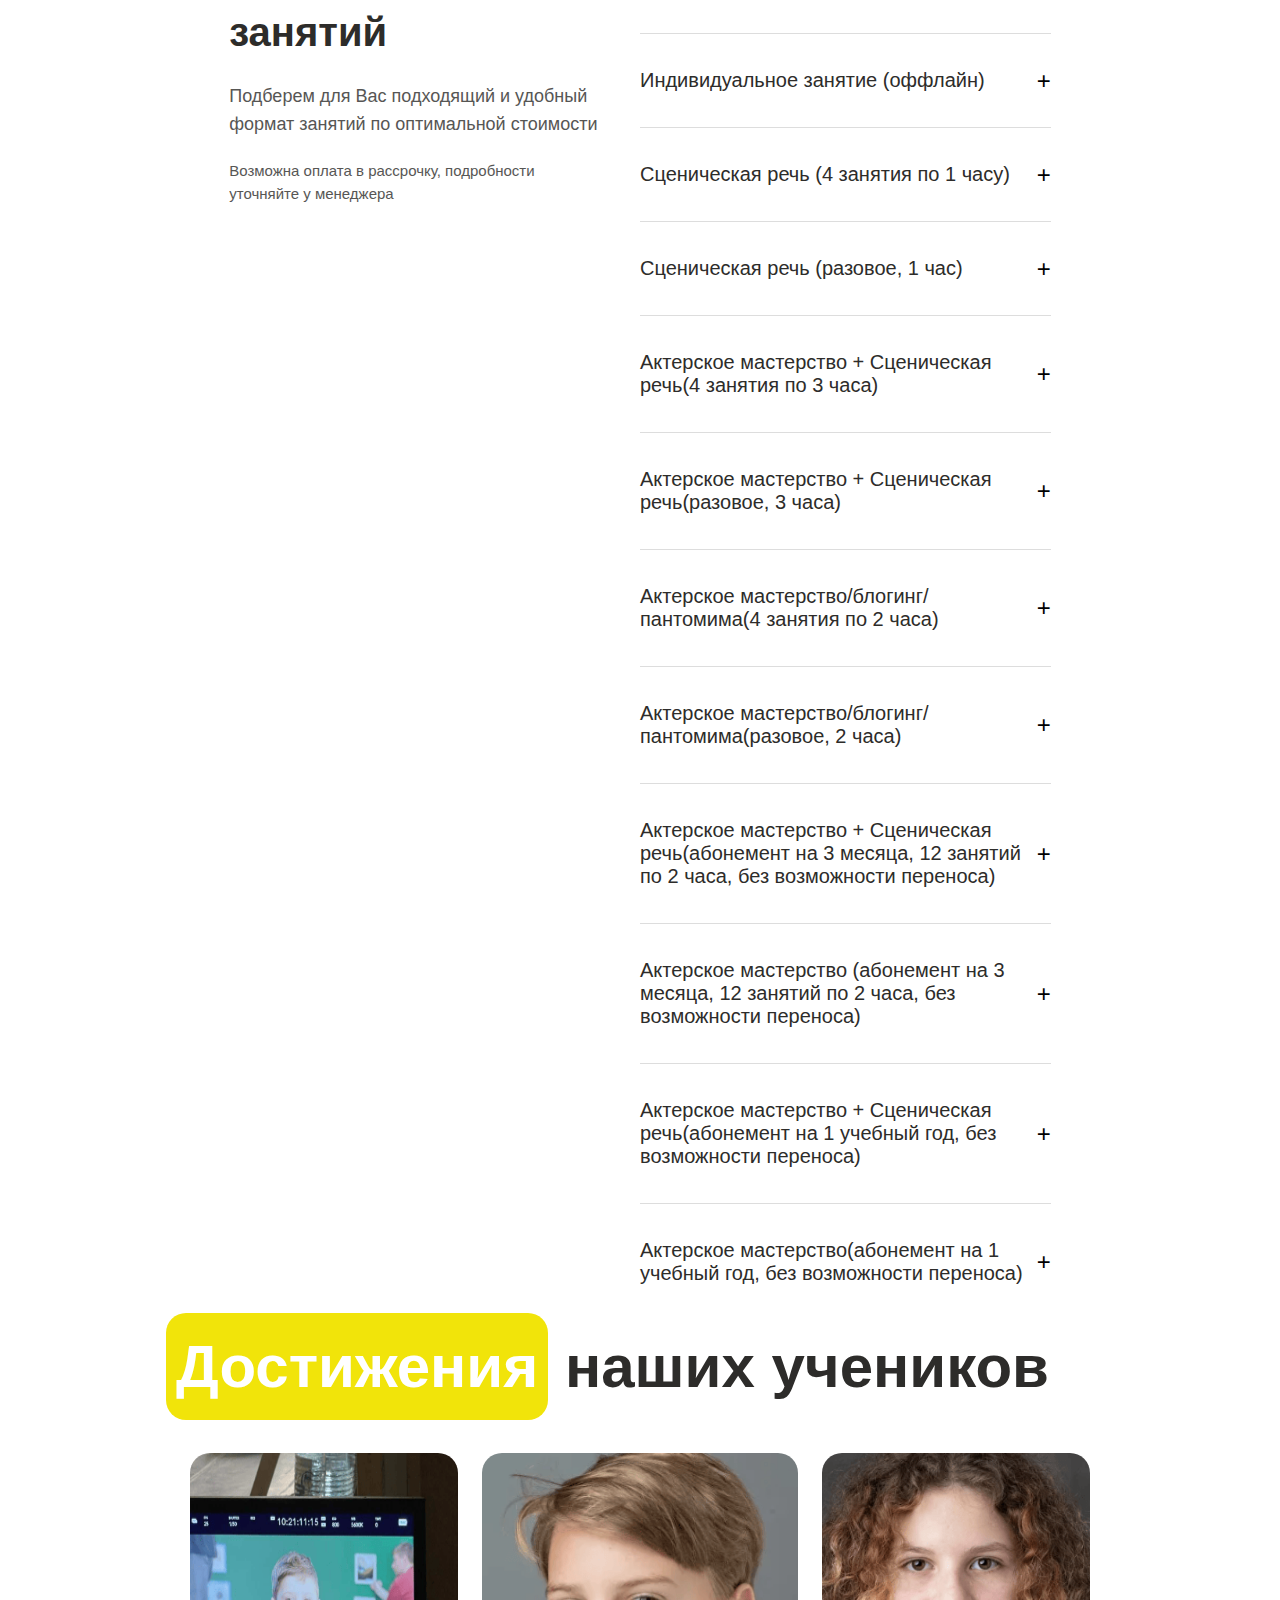
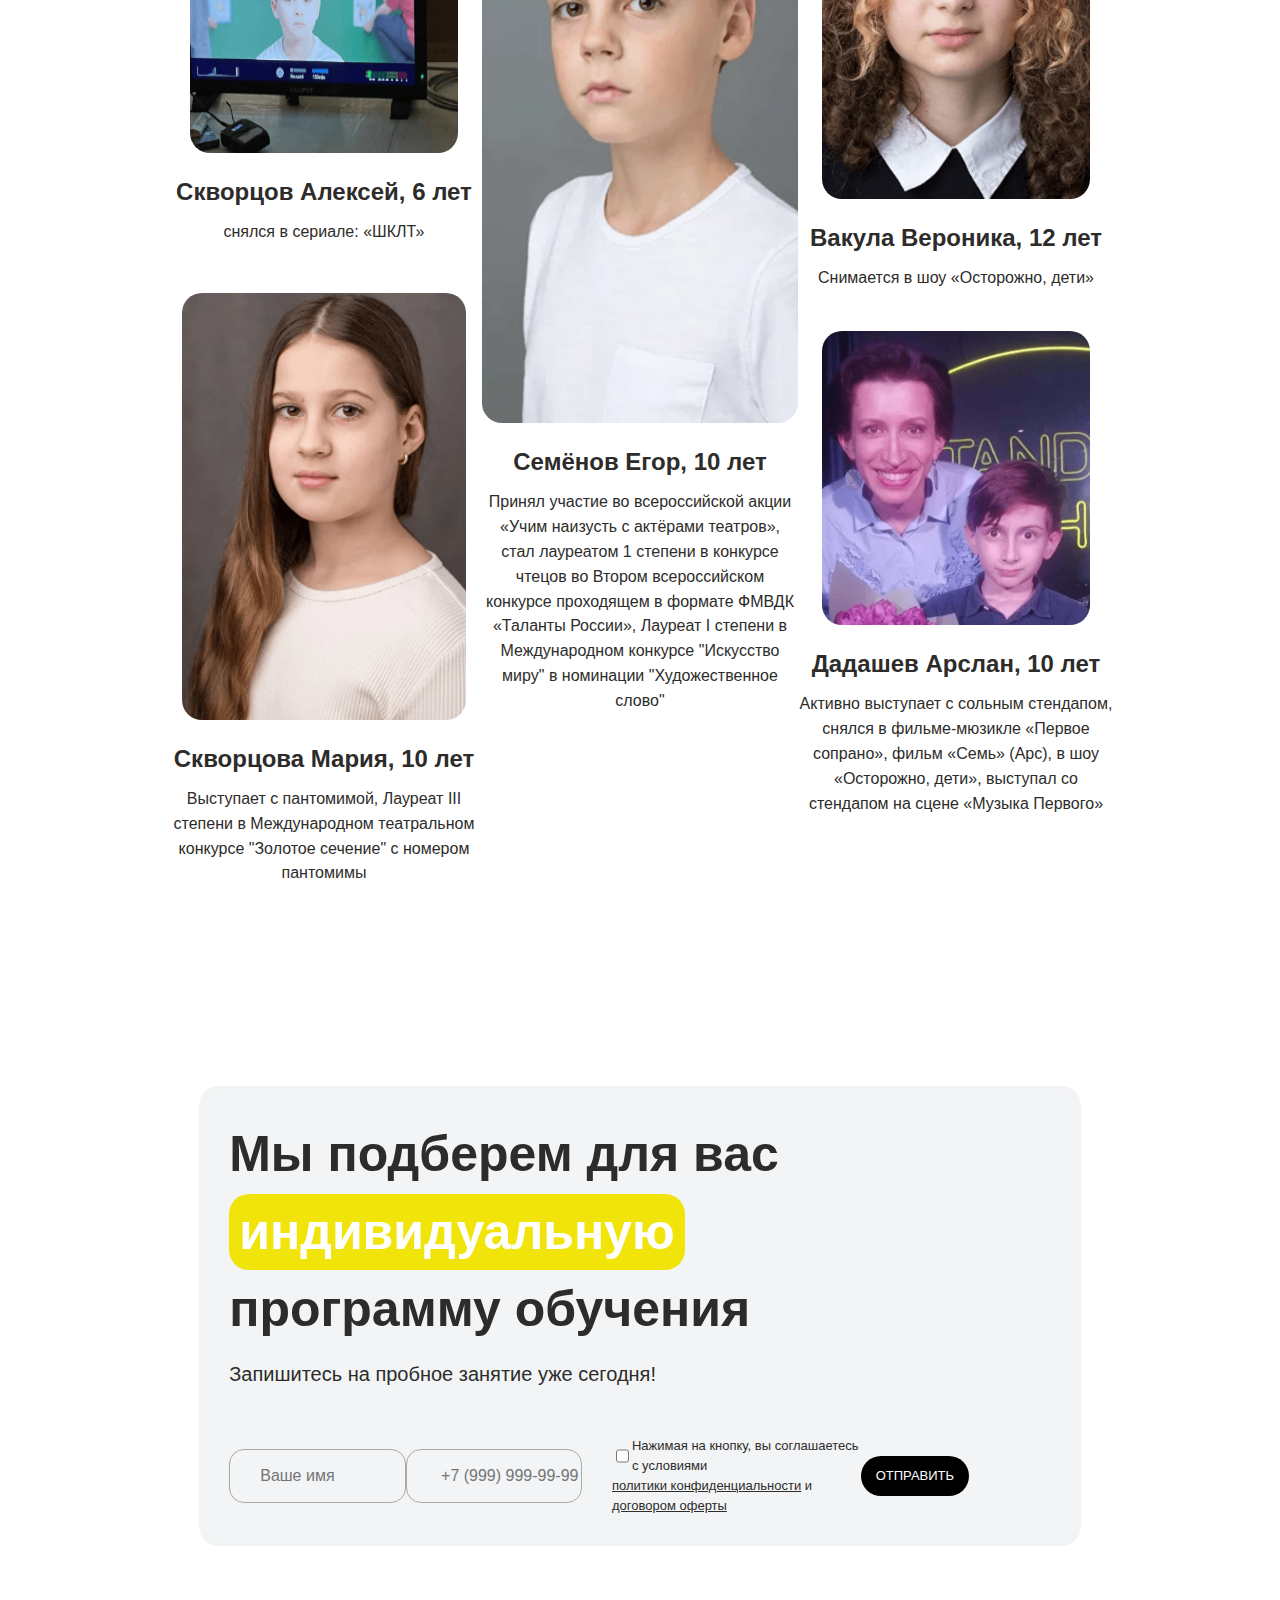
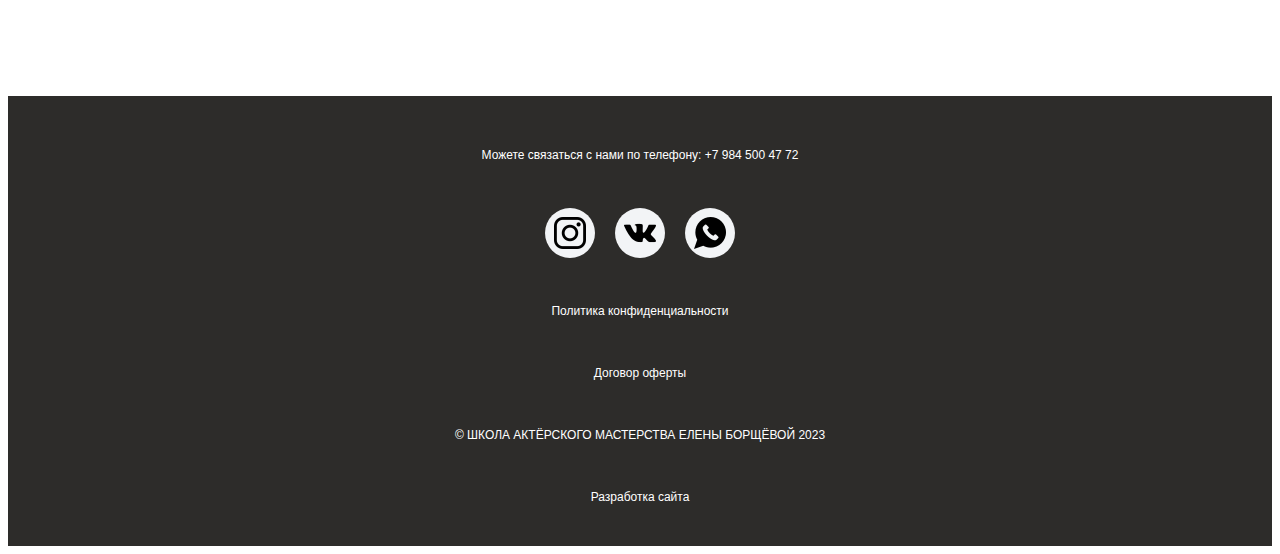
==== commit 7558e2d9: "Add files via upload" ====
--- a/index.html
+++ b/index.html
@@ -855,17 +855,7 @@
         <button class="form__input-button">ОТПРАВИТЬ</button>
       </div>
     </div>
-    <div class="map">
-      <iframe
-        src="https://www.google.com/maps/embed?pb=!1m18!1m12!1m3!1d17960.809964662814!2d37.48795638915508!3d55.75674340540852!2m3!1f0!2f0!3f0!3m2!1i1024!2i768!4f13.1!3m3!1m2!1s0x46b5496133f42f31%3A0x5331a703f27dd1!2z0KbQtdC90YLRgCDQtNC10YLRgdC60L7Qs9C-INGA0LDQt9Cy0LjRgtC40Y8g0JHQuNCx0LvQuNC-0YLQtdC60Lgg4oSWIDExINC40LzQtdC90Lgg0JQu0JIuINCU0LDQstGL0LTQvtCy0LA!5e0!3m2!1sru!2sru!4v1741427974923!5m2!1sru!2sru"
-        width="100%"
-        height="450"
-        style="border: 0"
-        allowfullscreen=""
-        loading="lazy"
-        referrerpolicy="no-referrer-when-downgrade"
-      ></iframe>
-    </div>
+    
     <div class="footer">
       <div class="footer__container">
         <p class="footer__text">
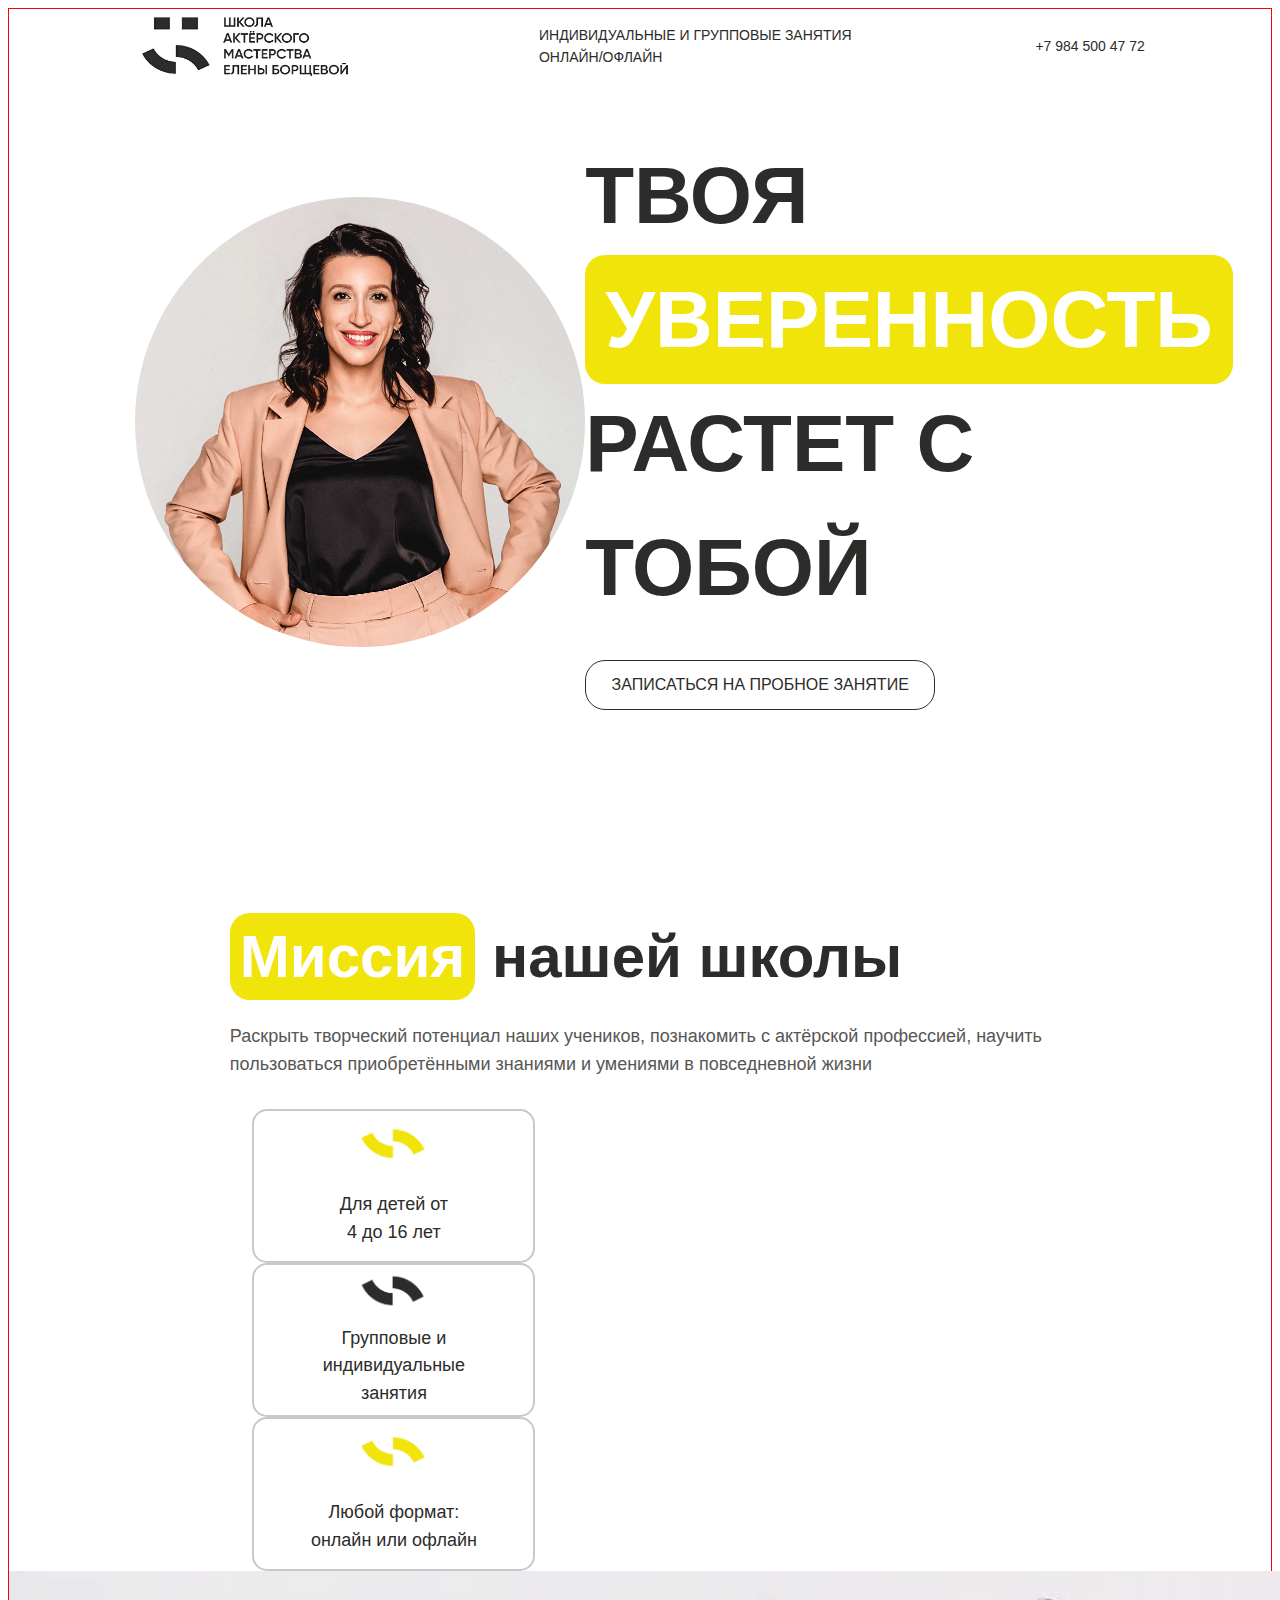
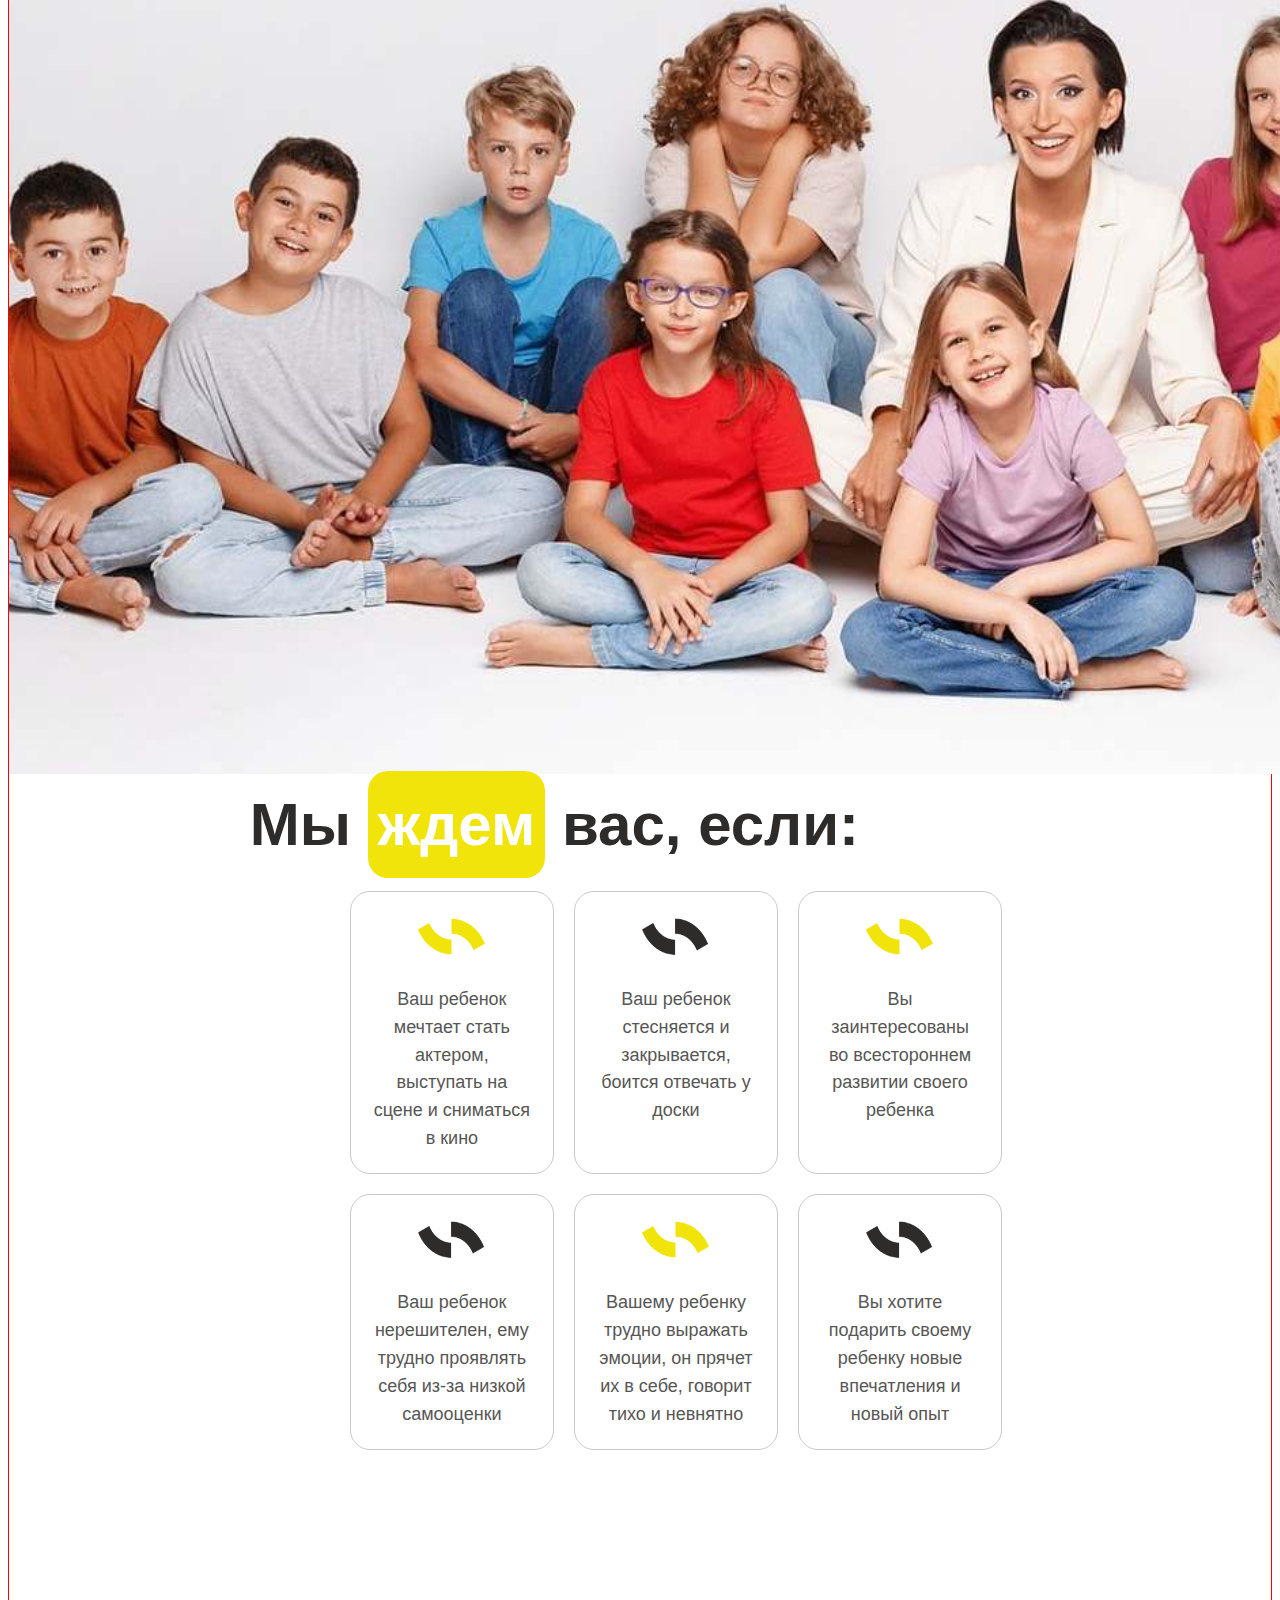
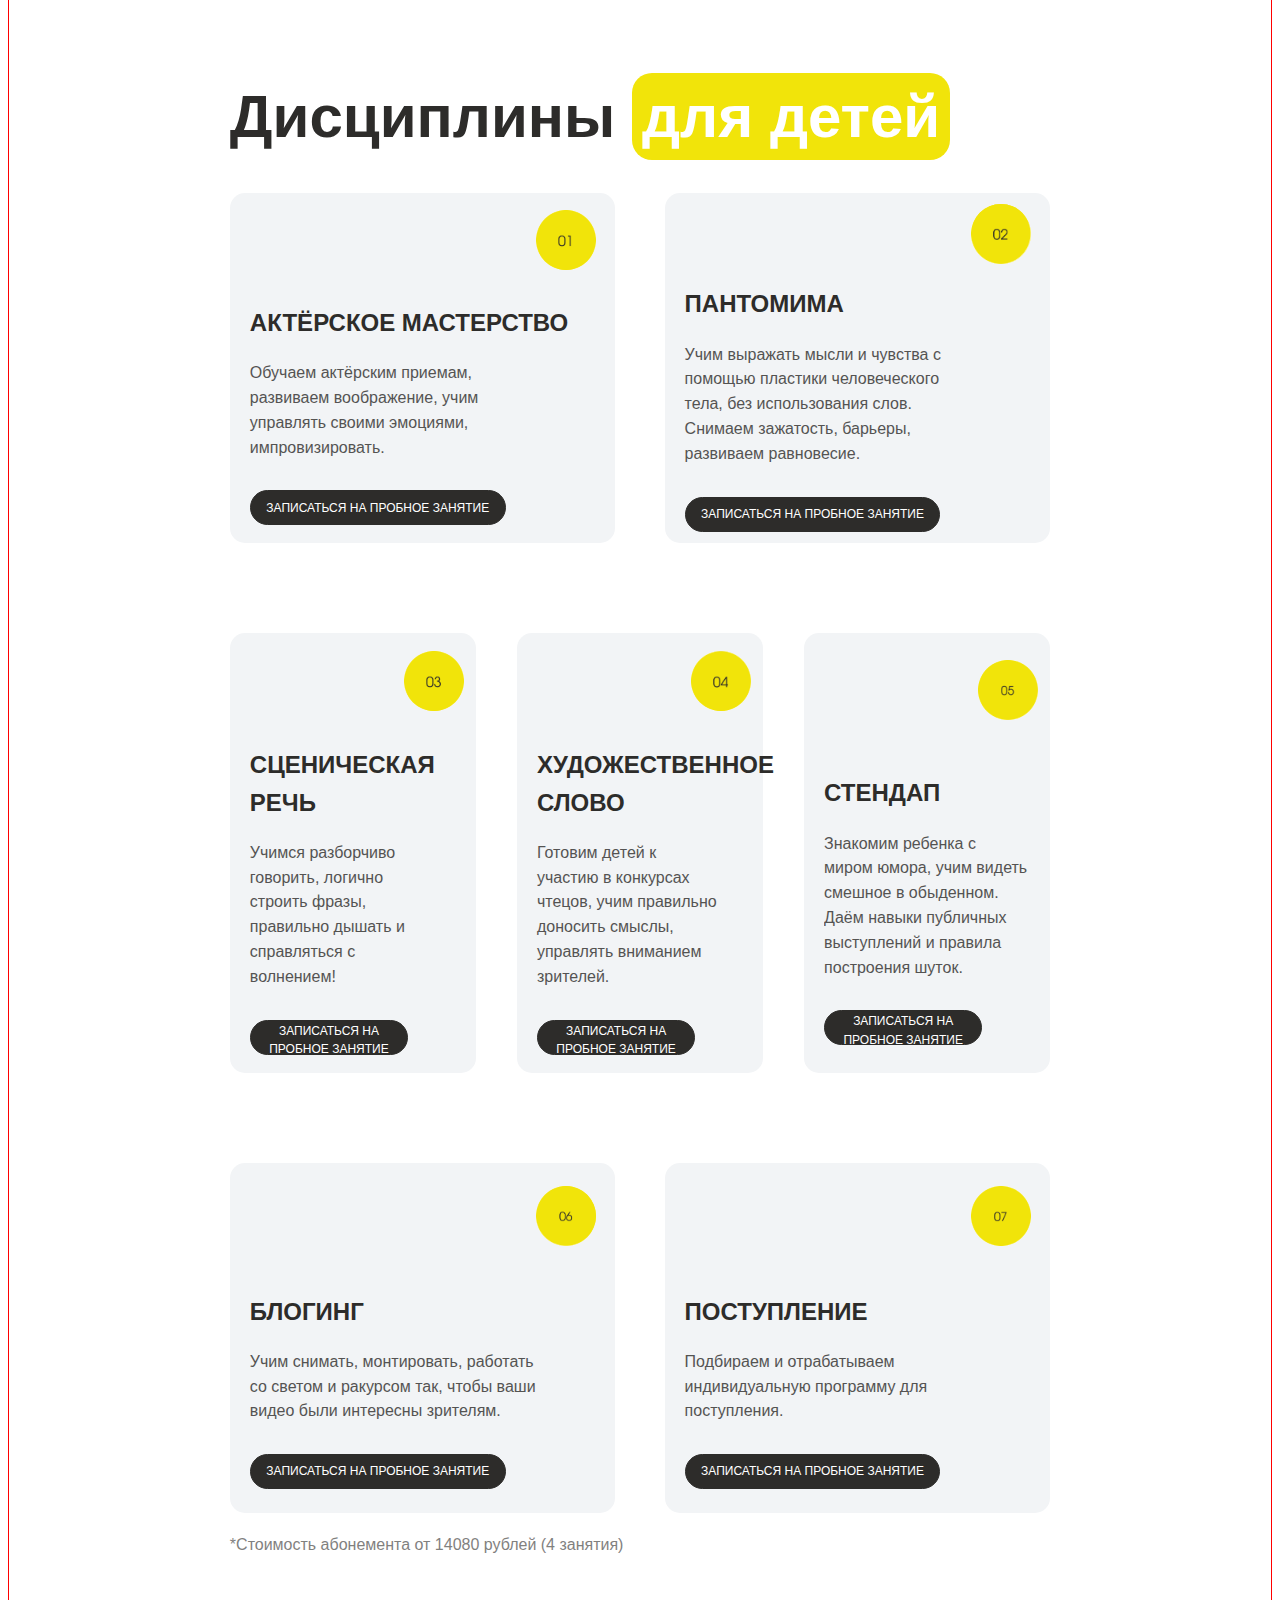
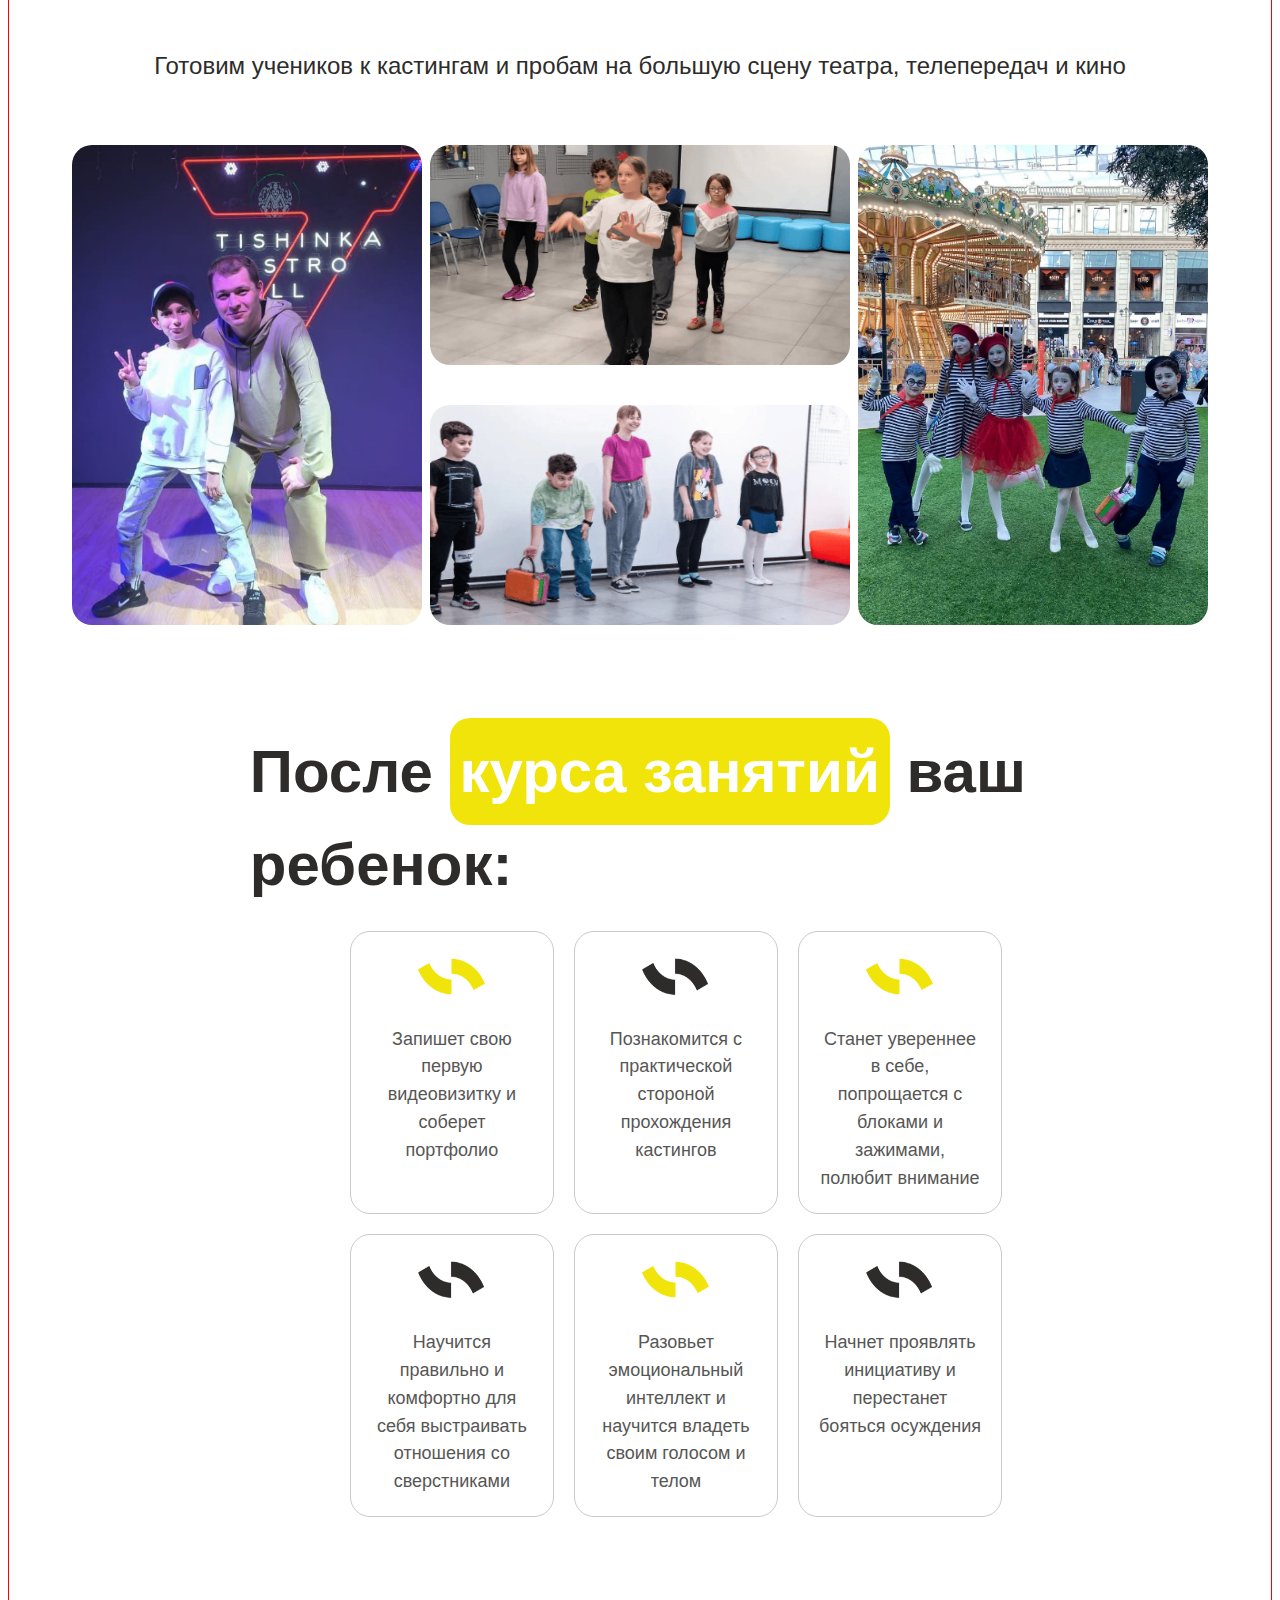
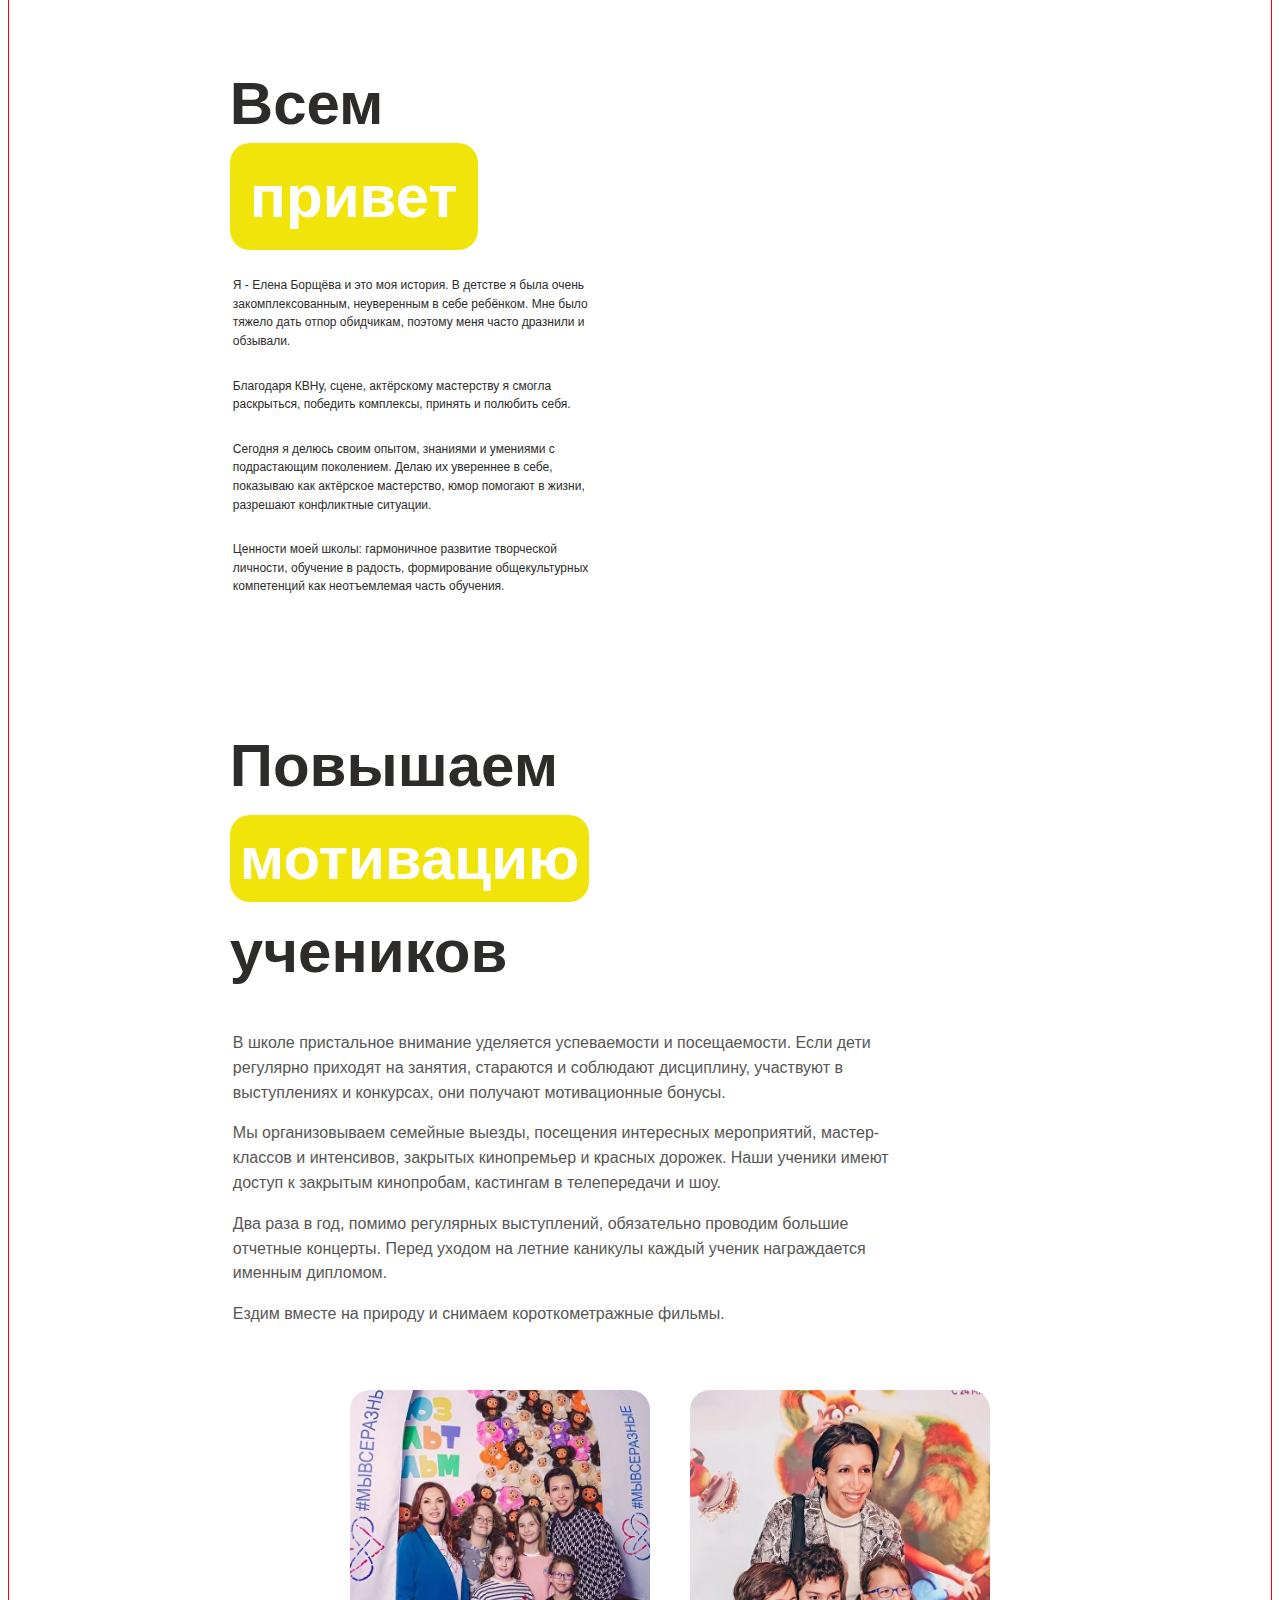
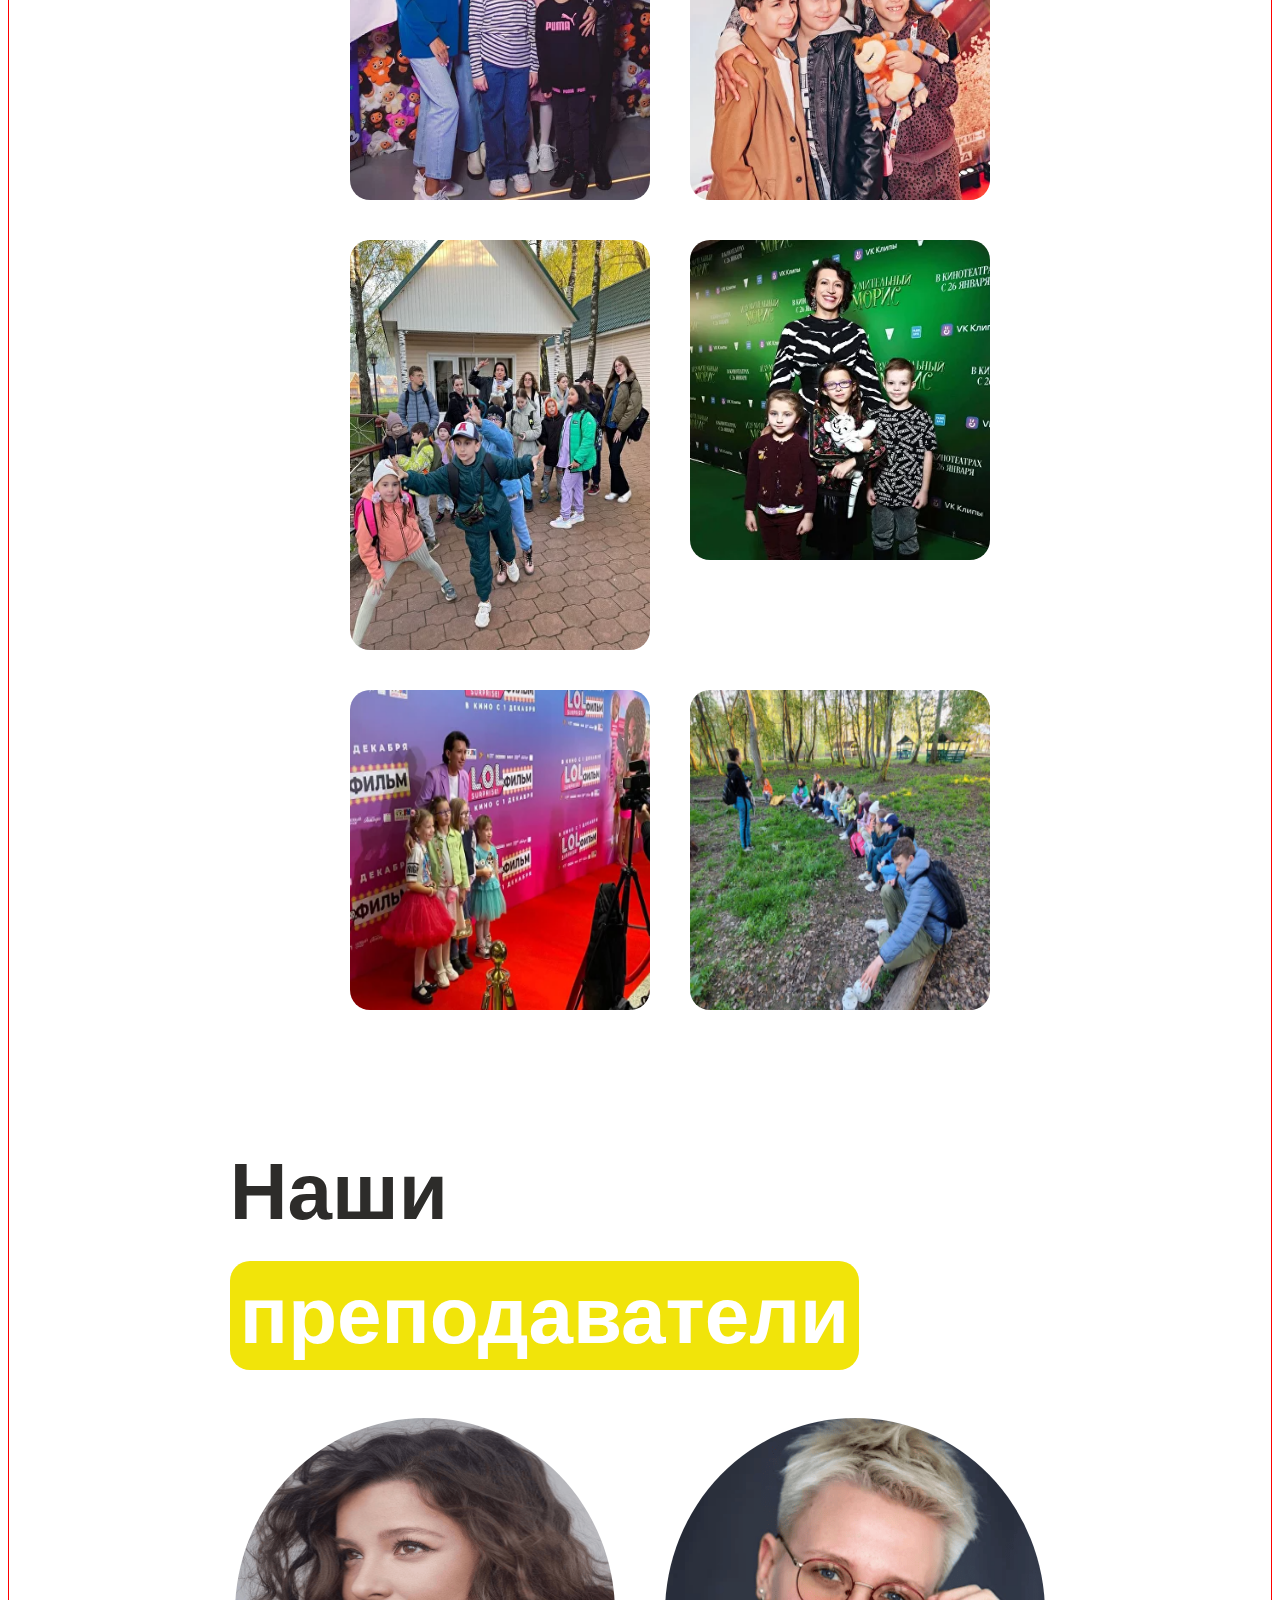
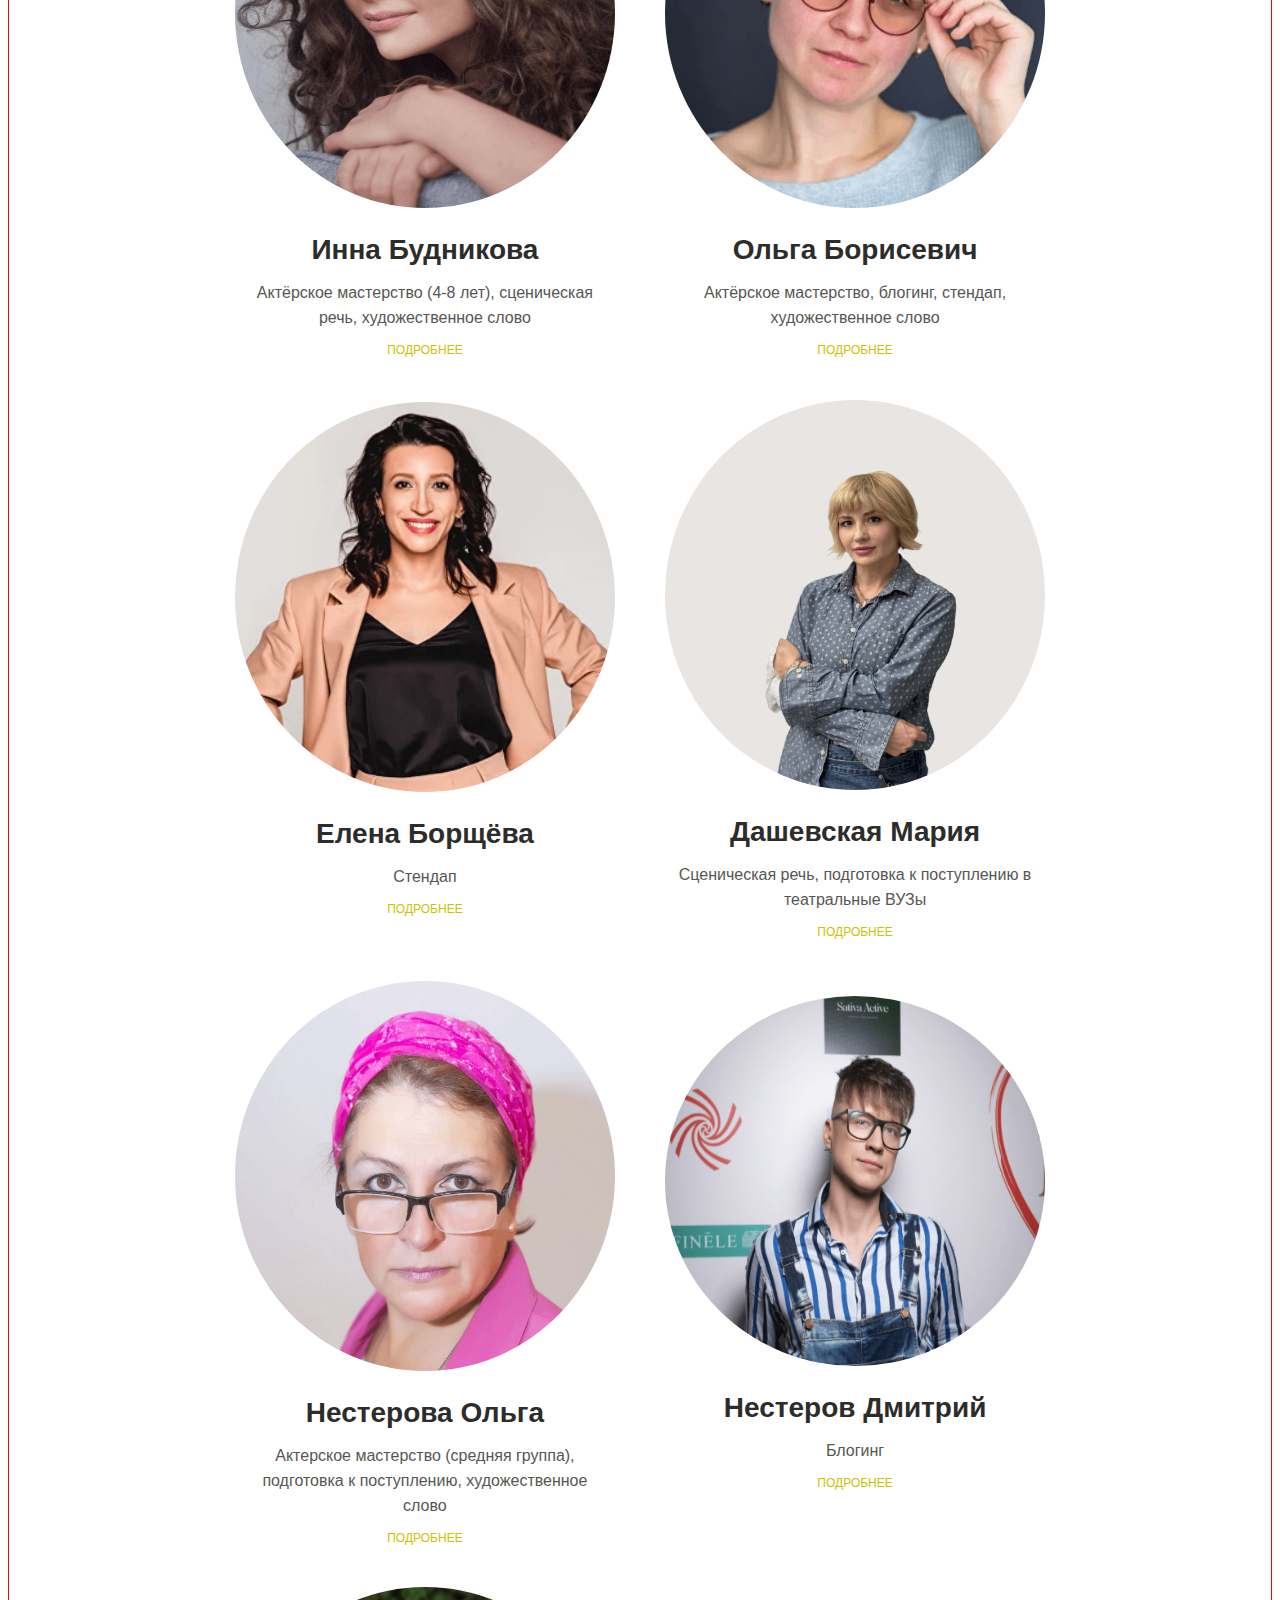
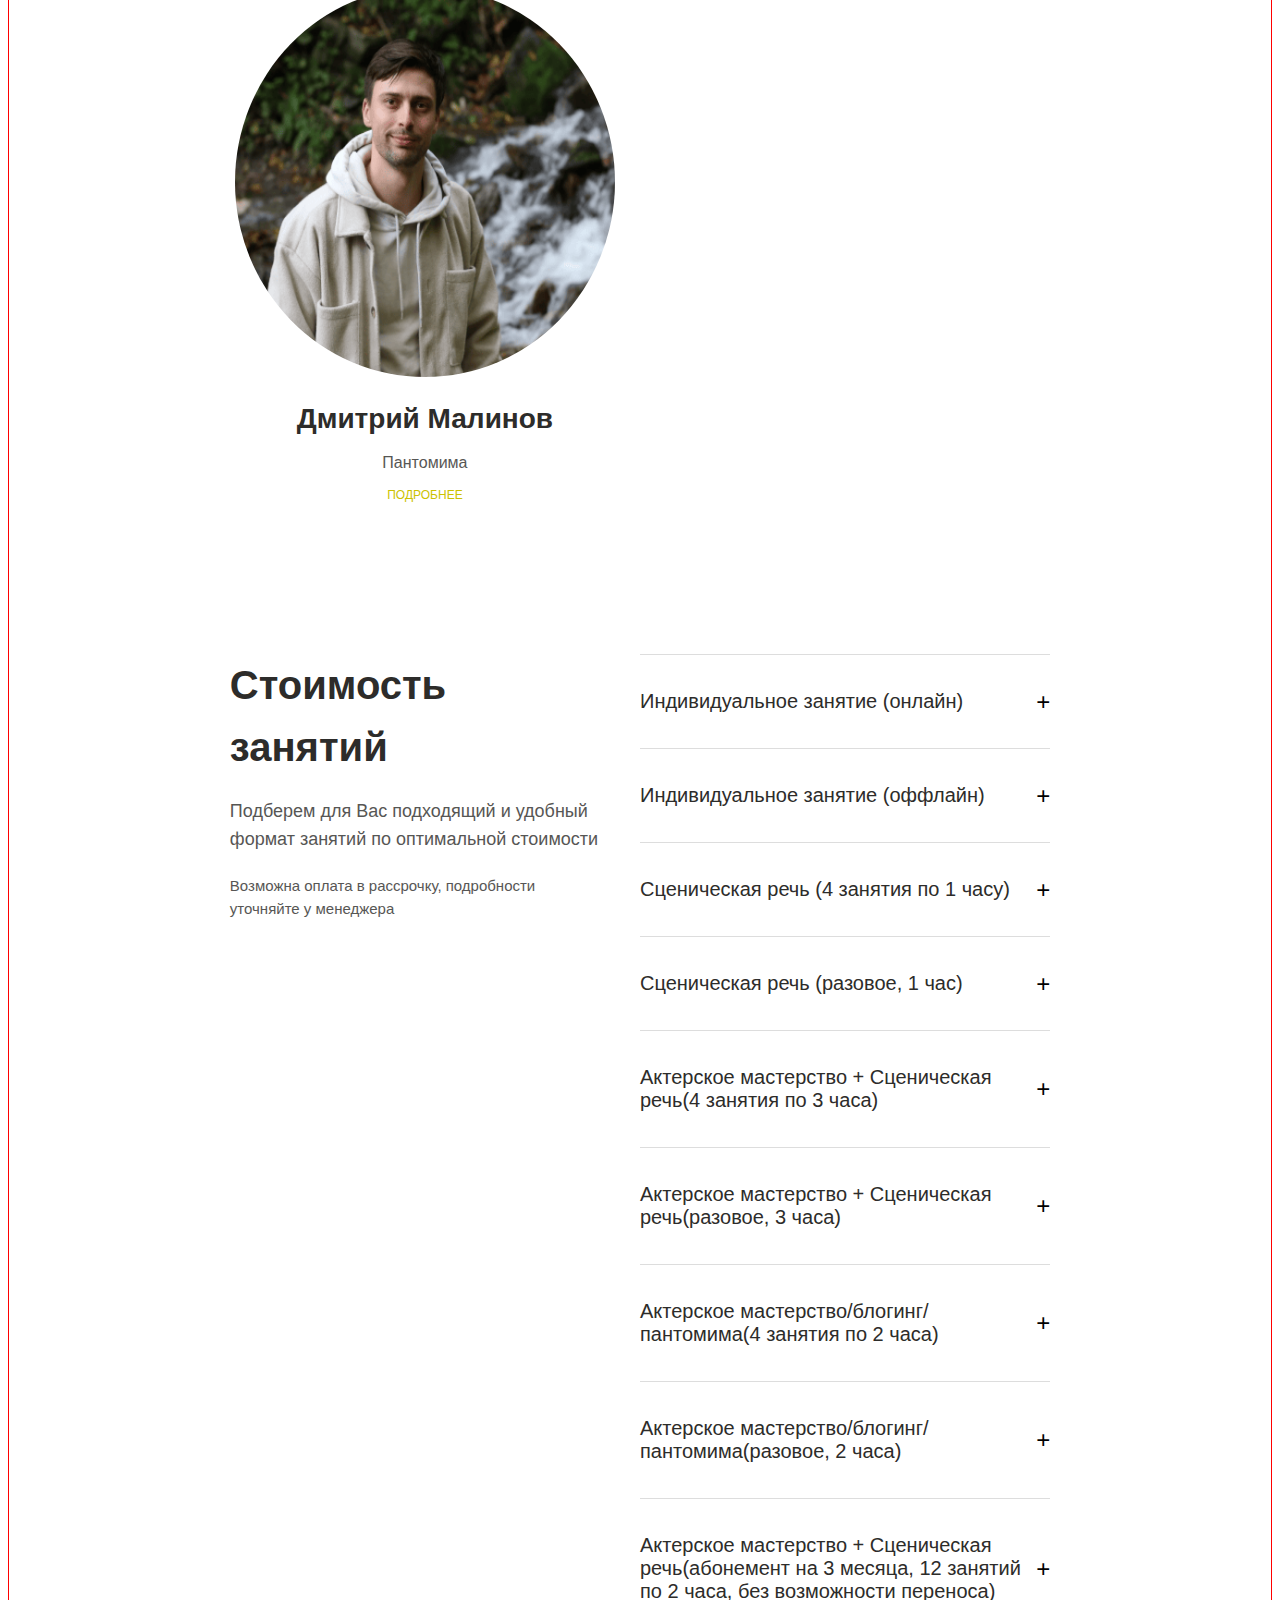
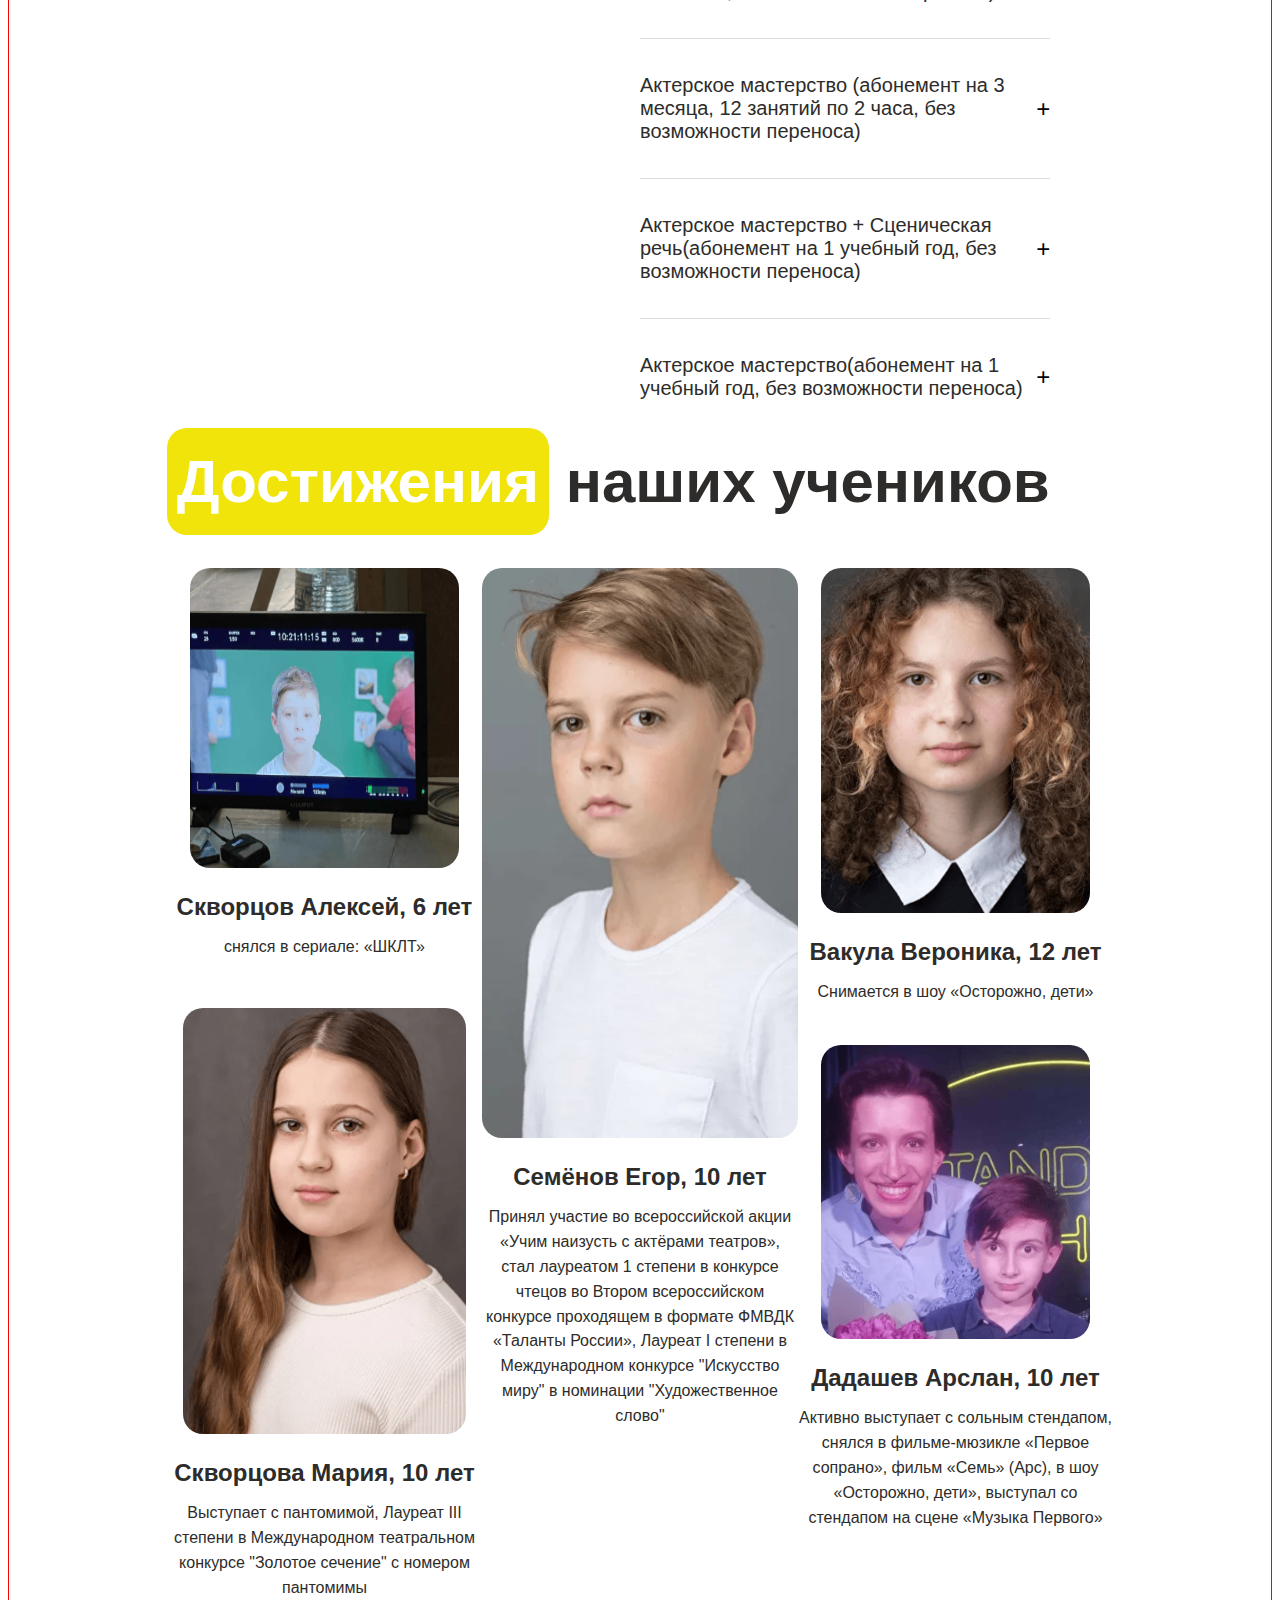
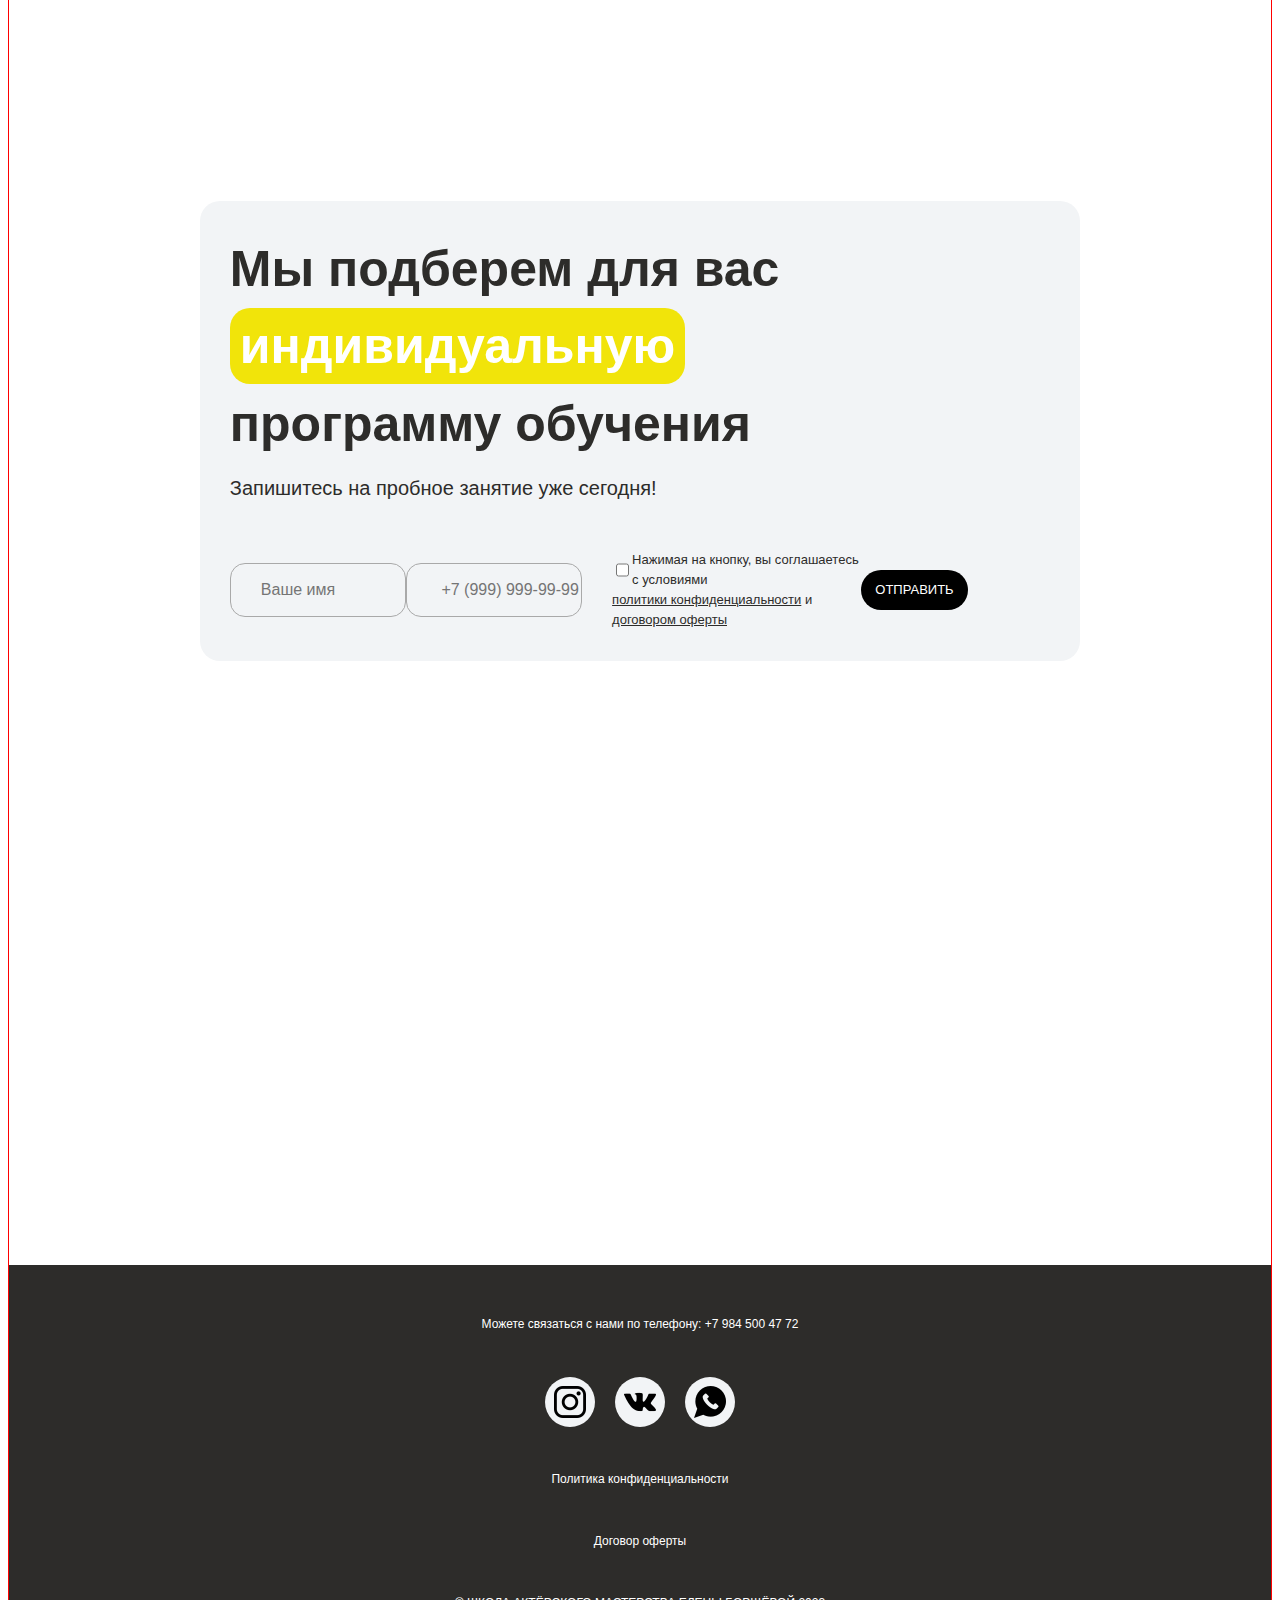
==== commit 8e7b3109: "Add files via upload" ====
--- a/index.html
+++ b/index.html
@@ -8,6 +8,7 @@
     <title>Школа актерского мастерства Елены Борщевой</title>
   </head>
   <body>
+    <div style="border: 1px solid red;">
     <header class="header">
       <div class="header__info">
         <button class="header__info-logo"></button>
@@ -91,7 +92,7 @@
         </div>
       </div>
     </div>
-    
+    <img class="cover" src="images/cover-img.png" alt="">
     <div class="reasons">
       <h2 class="reasons__title">
         Мы <span class="reasons__title-span">ждем</span> вас, если:
@@ -393,42 +394,7 @@
           </li>
         </ul>
       </div>
-      <div class="image-carousel">
-        <div class="carousel-wrapper">
-          <img
-            src="images/carousel-image-1.png"
-            alt="Image 1"
-            class="carousel-image"
-          />
-          <img
-            src="images/carousel-image-2.png"
-            alt="Image 2"
-            class="carousel-image"
-          />
-          <img
-            src="images/carousel-image-3.png"
-            alt="Image 3"
-            class="carousel-image"
-          />
-          <img
-            src="images/carousel-image-4.png"
-            alt="Image 4"
-            class="carousel-image"
-          />
-          <img
-            src="images/carousel-image-5.png"
-            alt="Image 5"
-            class="carousel-image"
-          />
-        </div>
-        <div class="carousel-dots">
-          <span class="dot active"></span>
-          <span class="dot"></span>
-          <span class="dot"></span>
-          <span class="dot"></span>
-          <span class="dot"></span>
-        </div>
-      </div>
+      
     </div>
     <div class="motivation">
       <h2 class="motivation__title">
@@ -855,7 +821,17 @@
         <button class="form__input-button">ОТПРАВИТЬ</button>
       </div>
     </div>
-    
+    <div class="map">
+      <iframe
+        src="https://www.google.com/maps/embed?pb=!1m18!1m12!1m3!1d17960.809964662814!2d37.48795638915508!3d55.75674340540852!2m3!1f0!2f0!3f0!3m2!1i1024!2i768!4f13.1!3m3!1m2!1s0x46b5496133f42f31%3A0x5331a703f27dd1!2z0KbQtdC90YLRgCDQtNC10YLRgdC60L7Qs9C-INGA0LDQt9Cy0LjRgtC40Y8g0JHQuNCx0LvQuNC-0YLQtdC60Lgg4oSWIDExINC40LzQtdC90Lgg0JQu0JIuINCU0LDQstGL0LTQvtCy0LA!5e0!3m2!1sru!2sru!4v1741427974923!5m2!1sru!2sru"
+        width="100%"
+        height="450"
+        style="border: 0"
+        allowfullscreen=""
+        loading="lazy"
+        referrerpolicy="no-referrer-when-downgrade"
+      ></iframe>
+    </div>
     <div class="footer">
       <div class="footer__container">
         <p class="footer__text">
@@ -883,6 +859,7 @@
         <a class="footer__text" href="">Разработка сайта</a>
       </div>
     </div>
+  </div>
     <script src="index.js"></script>
   </body>
 </html>
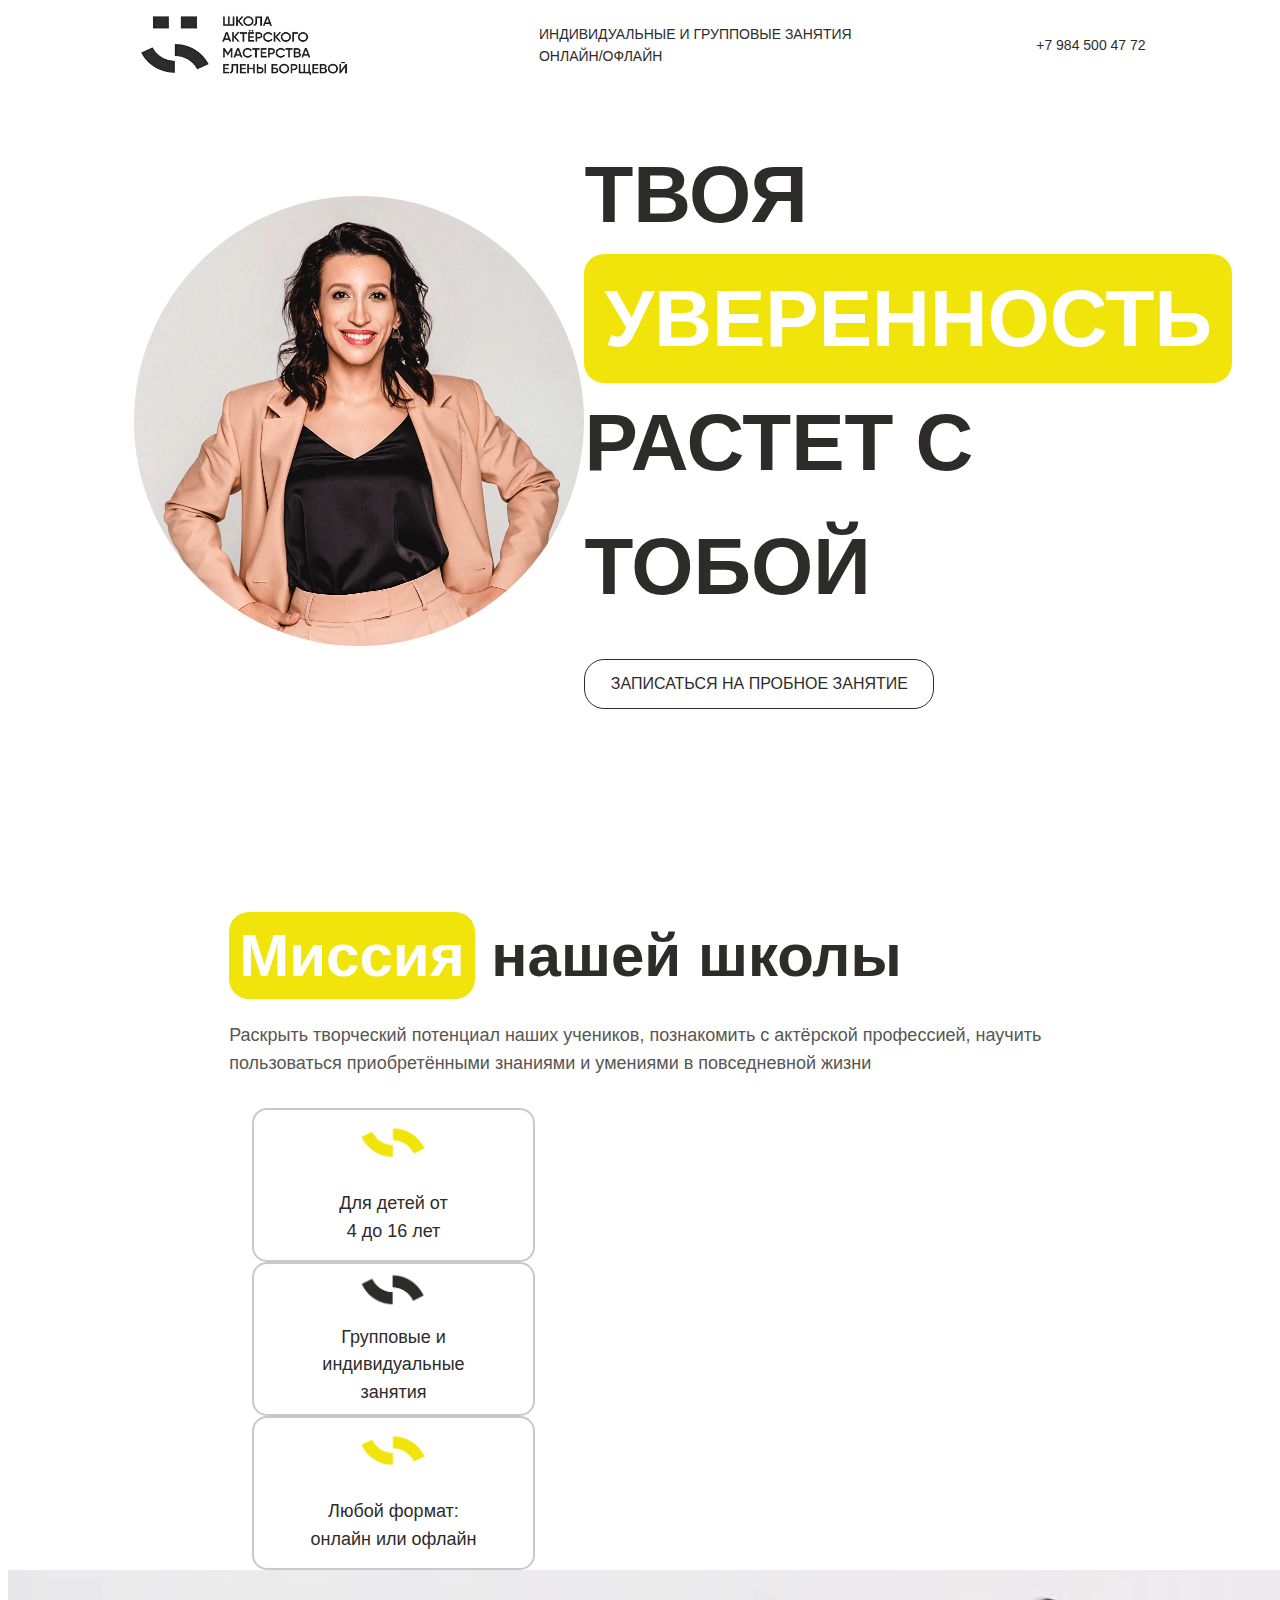
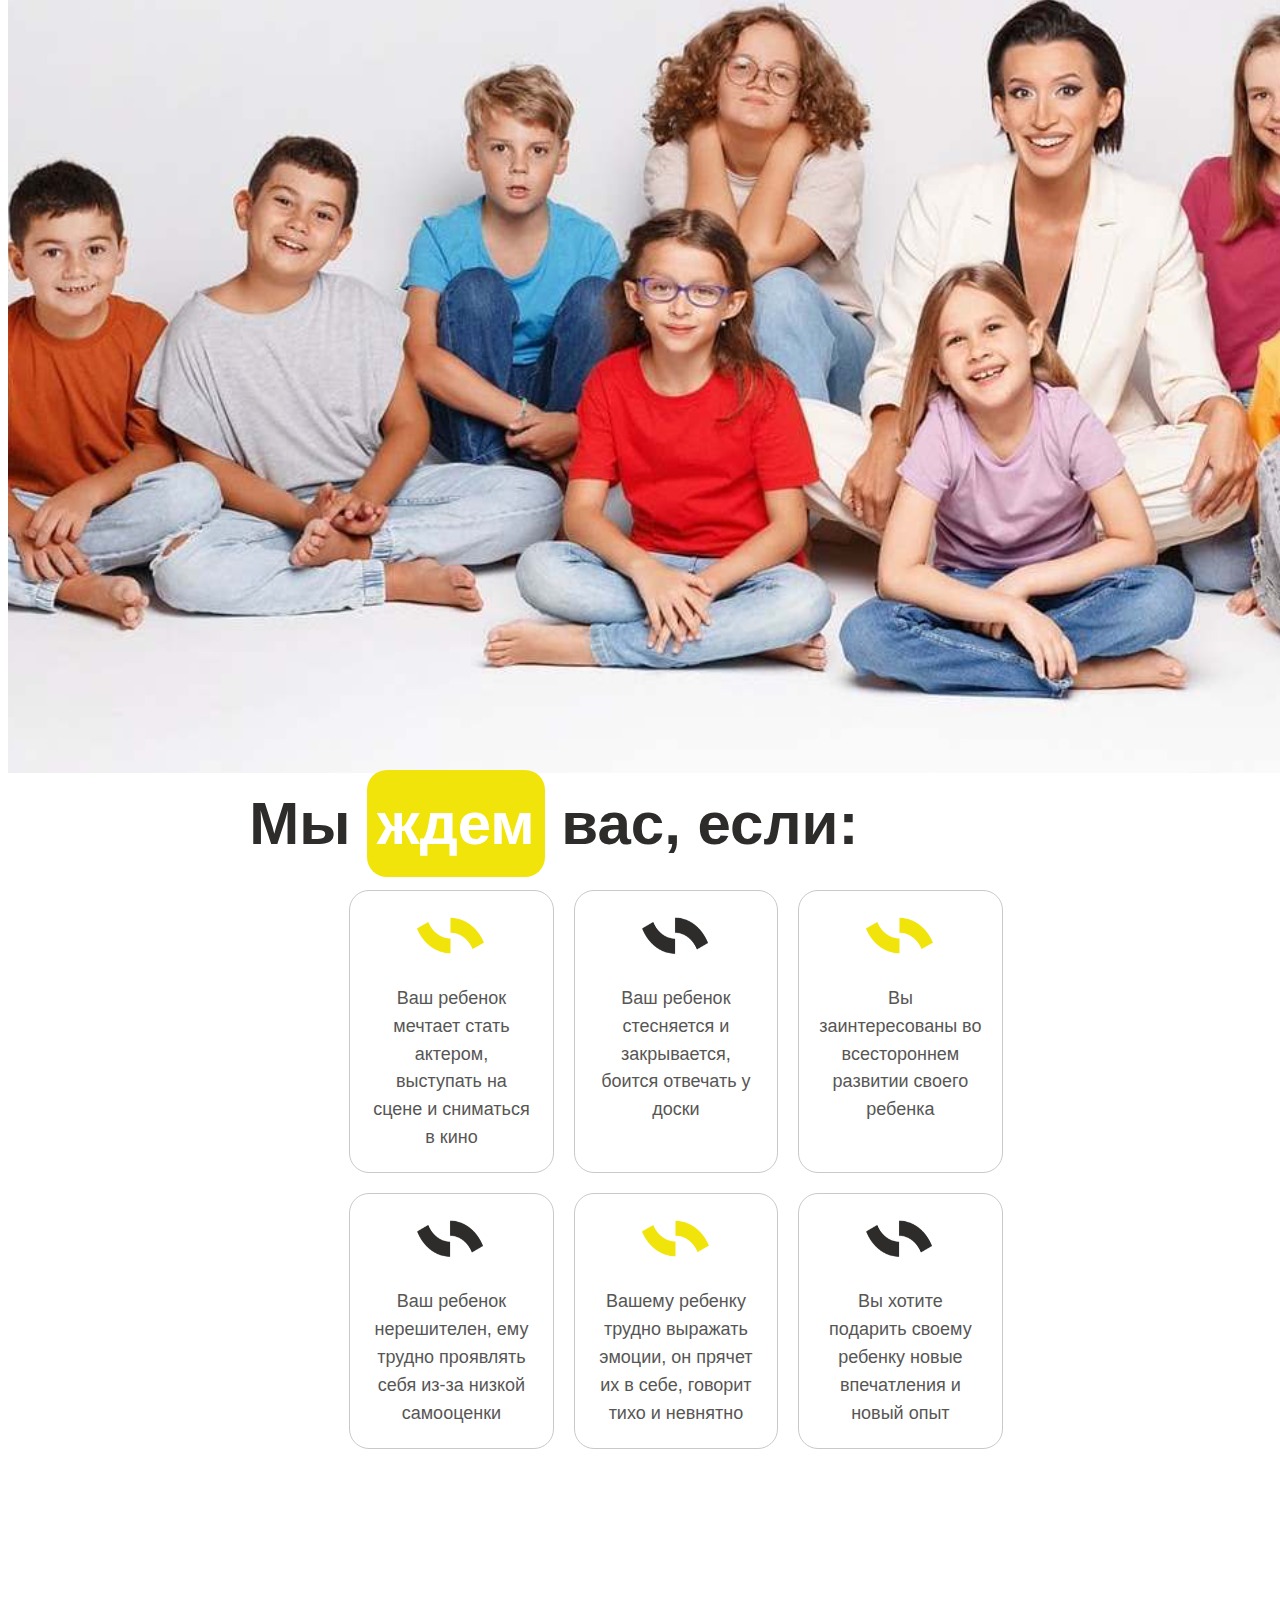
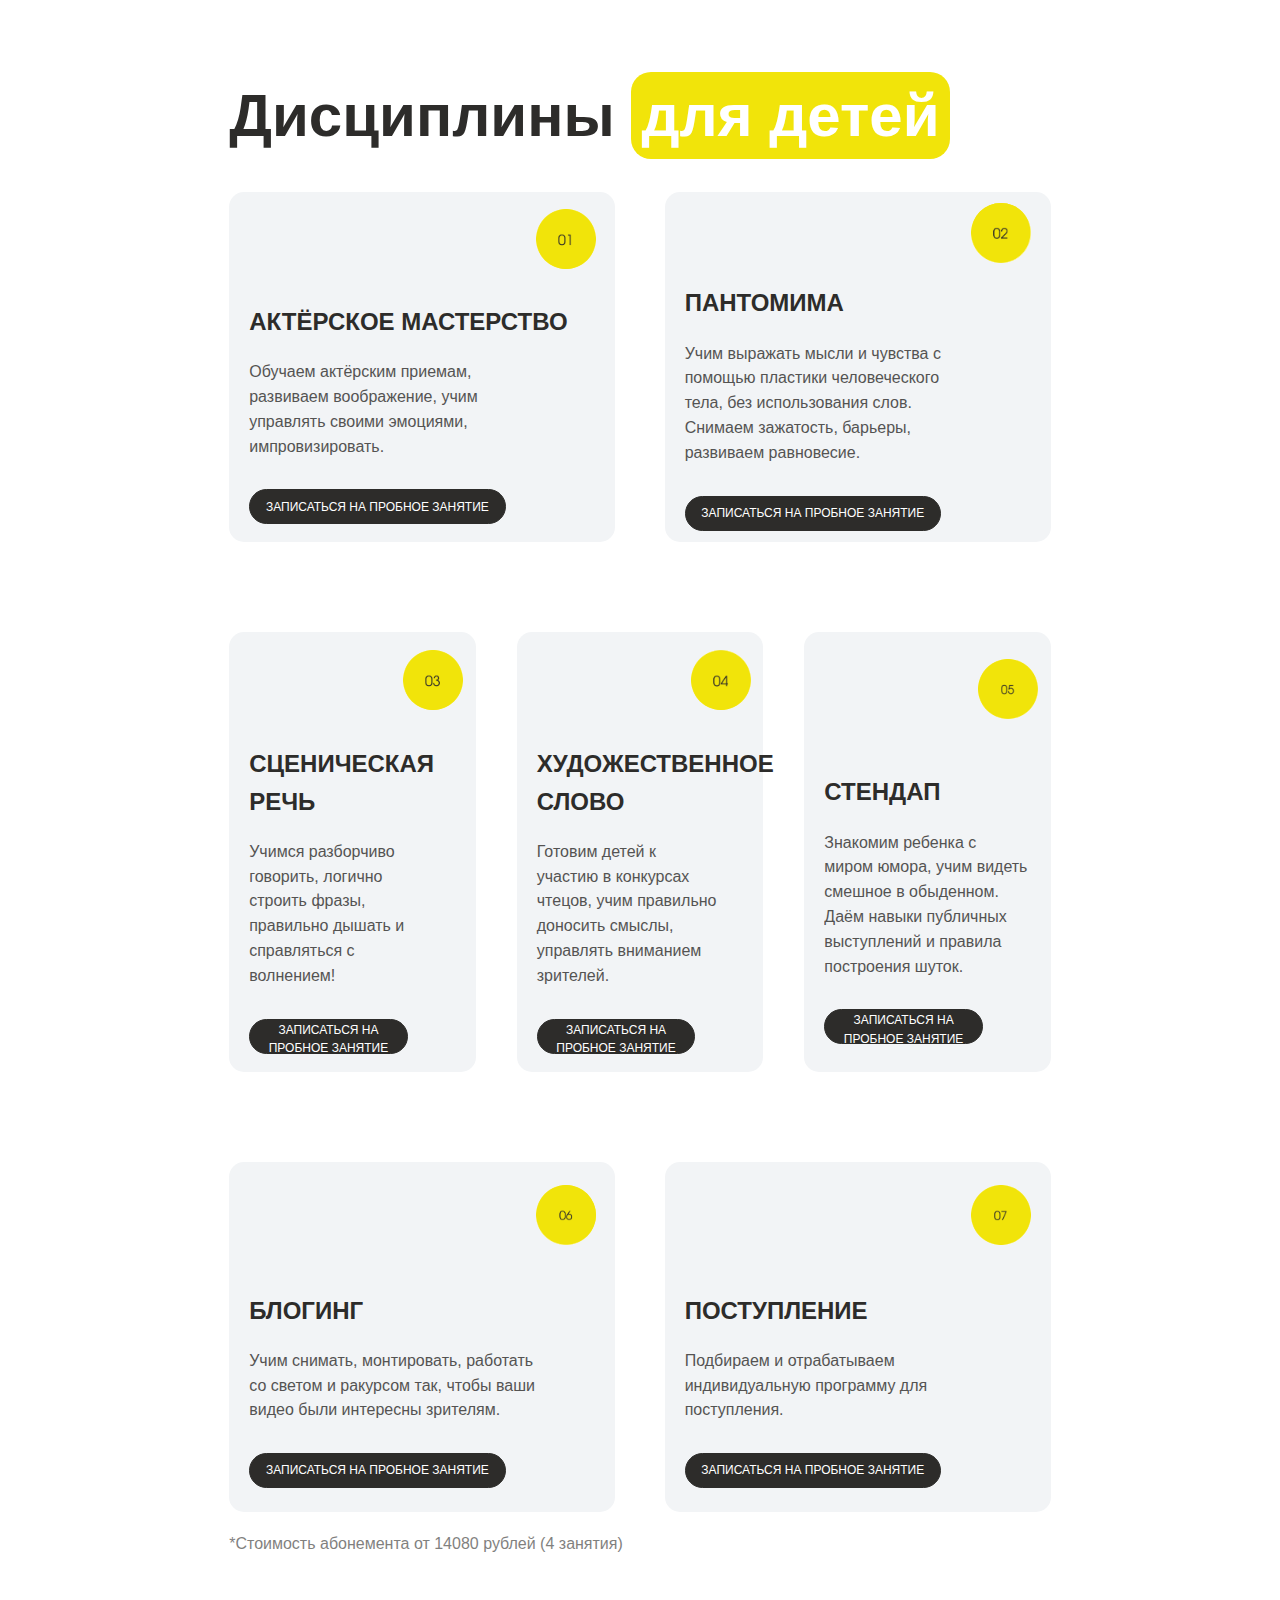
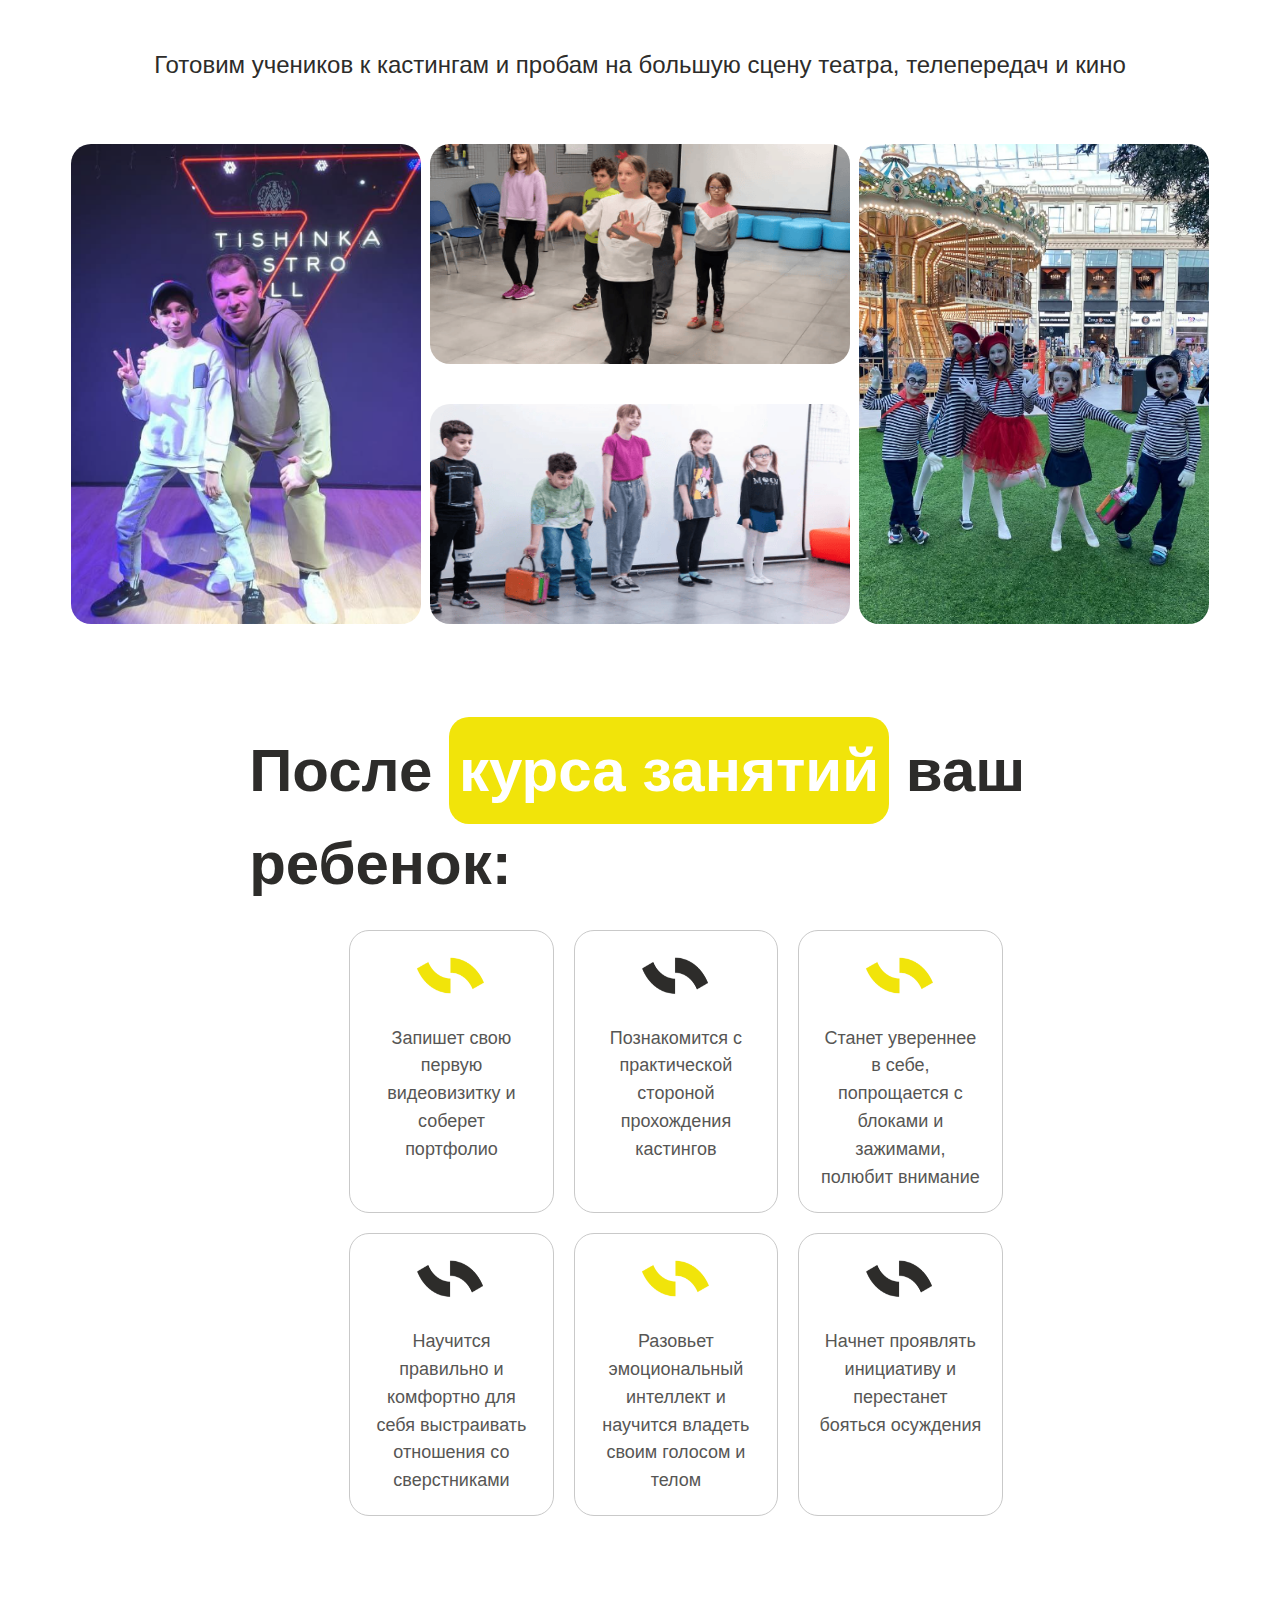
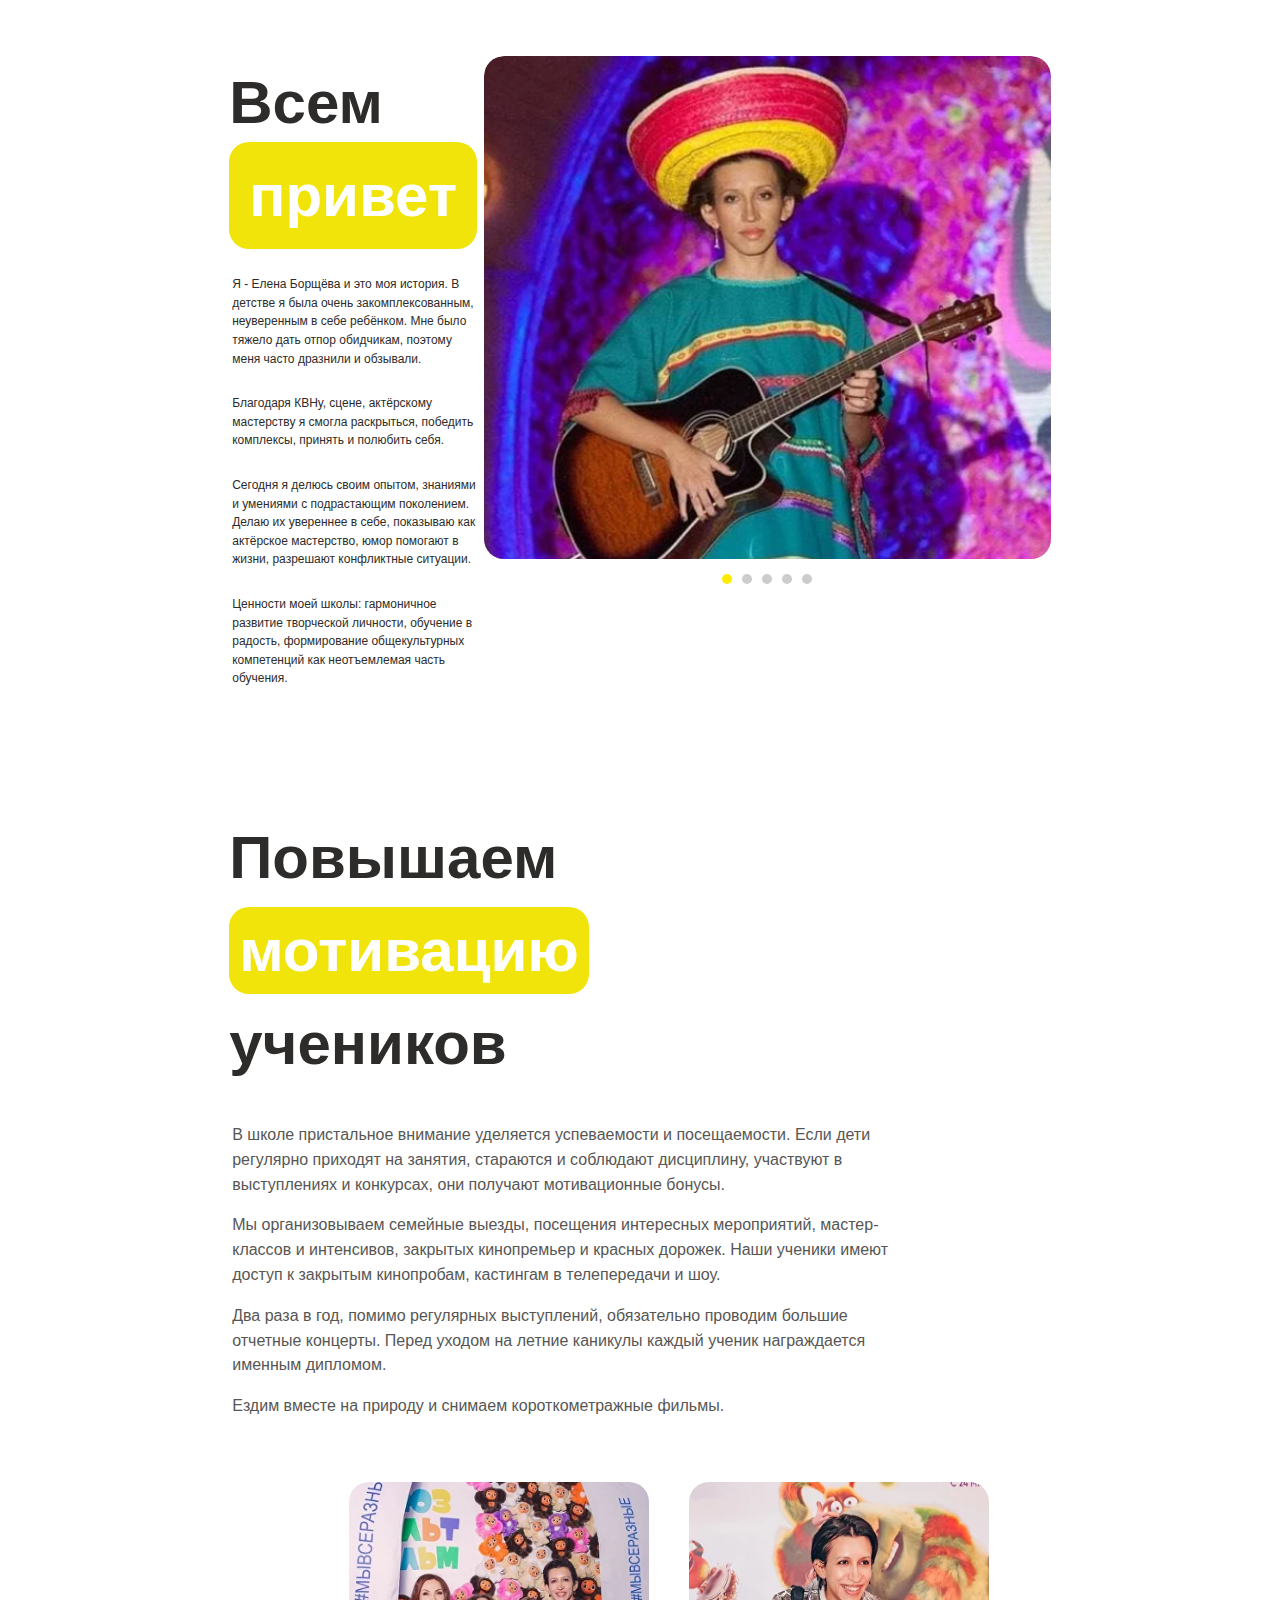
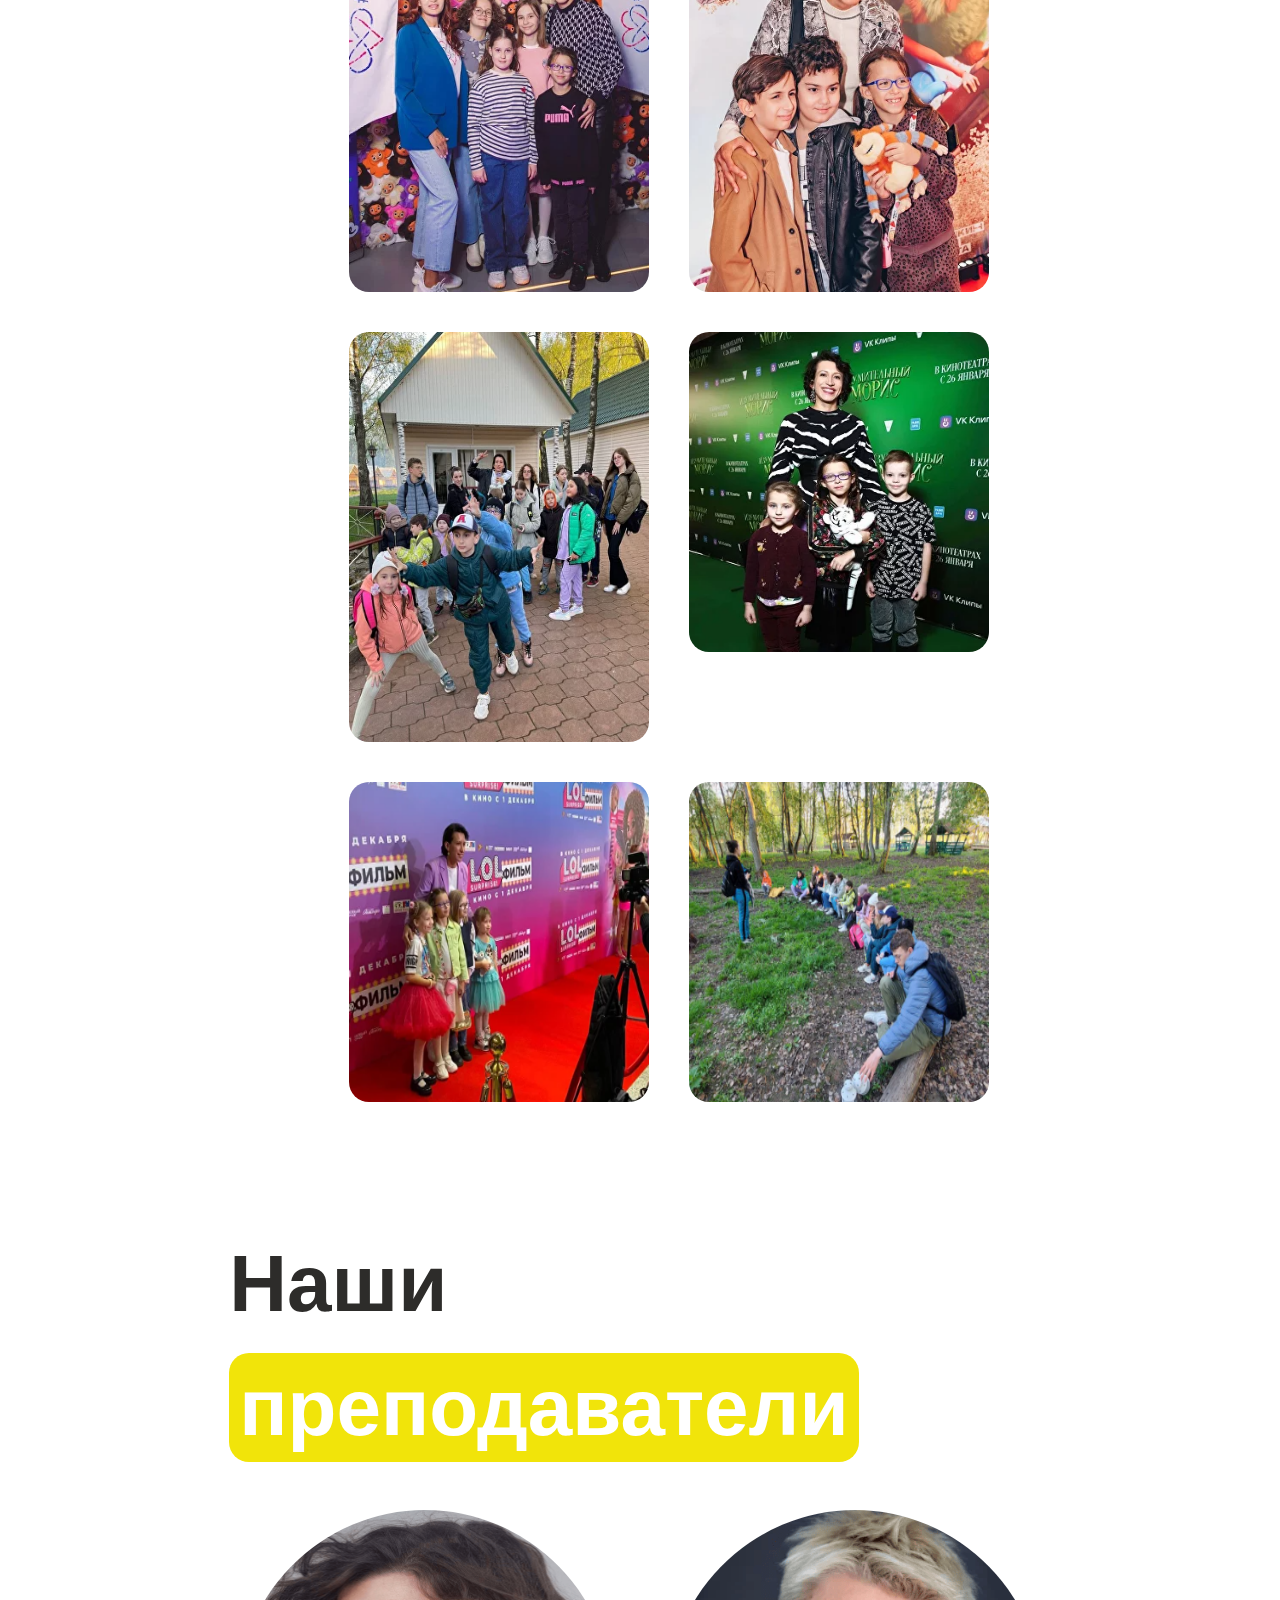
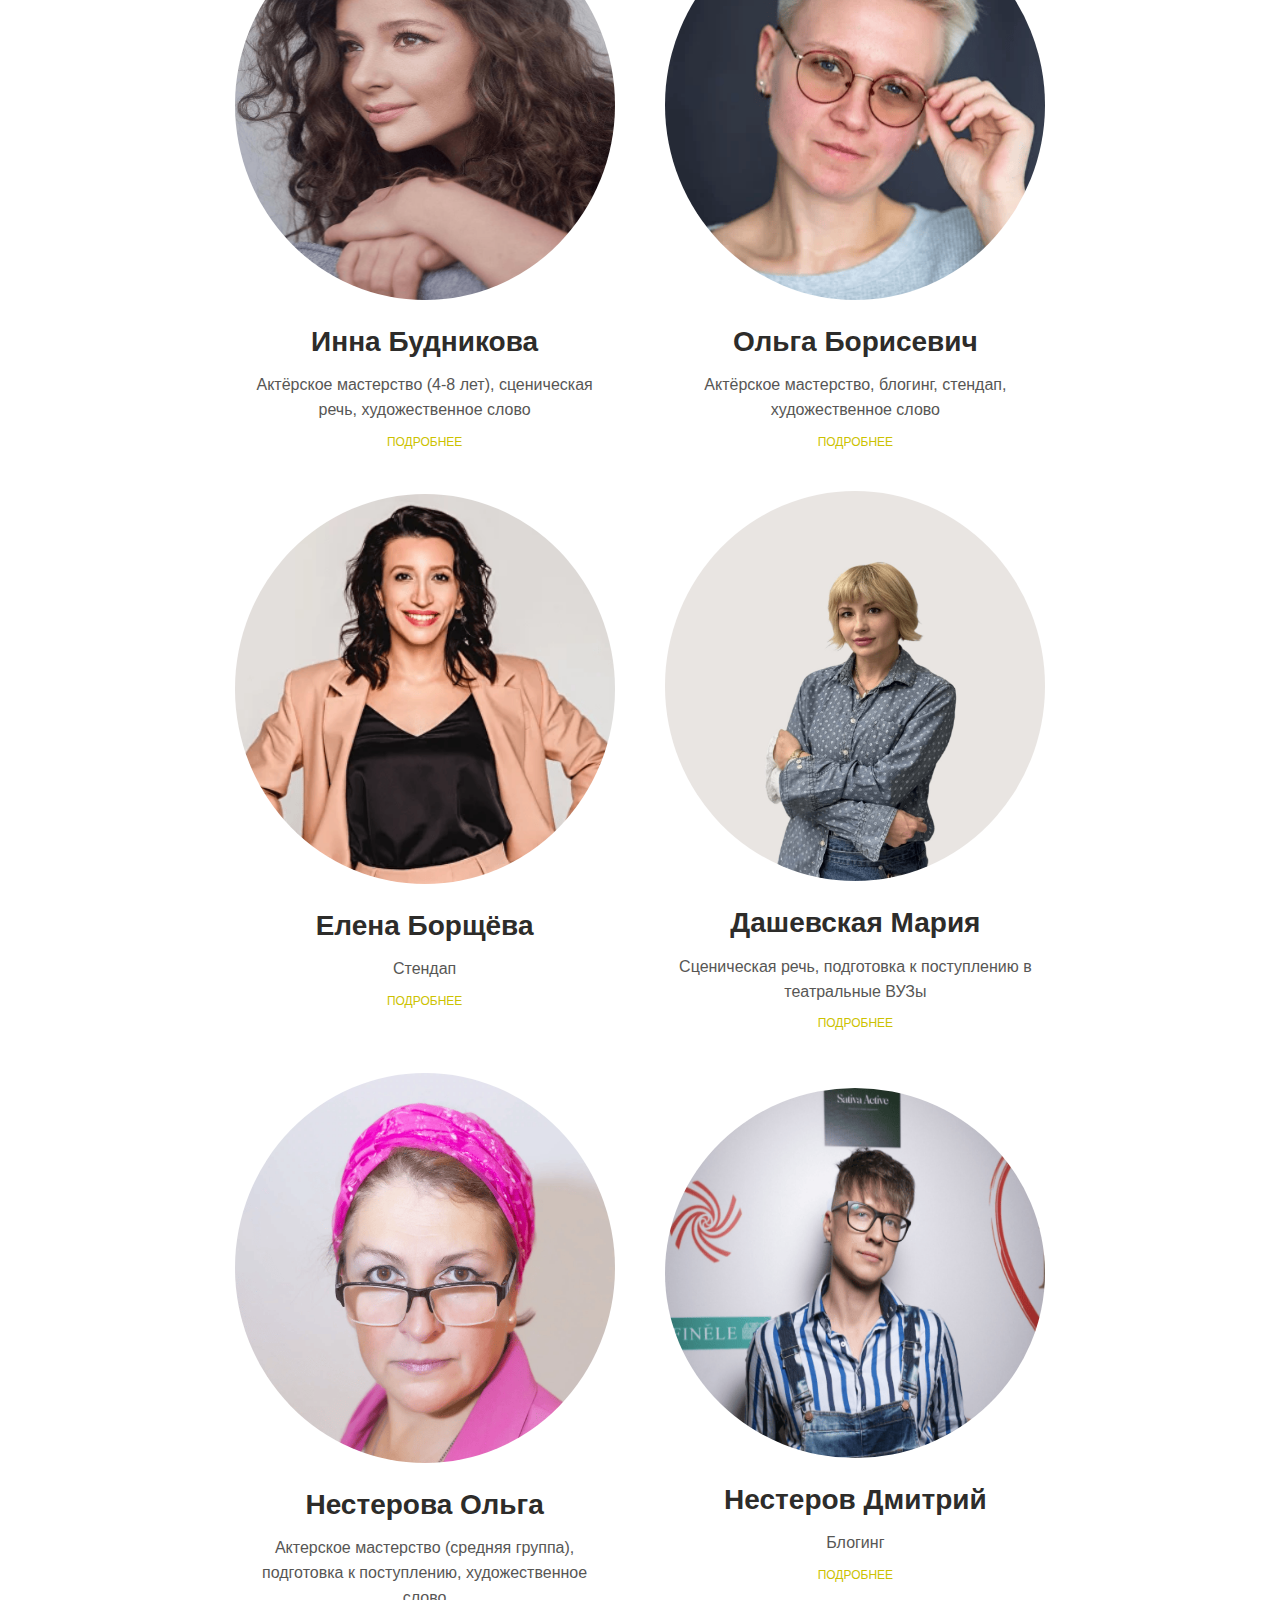
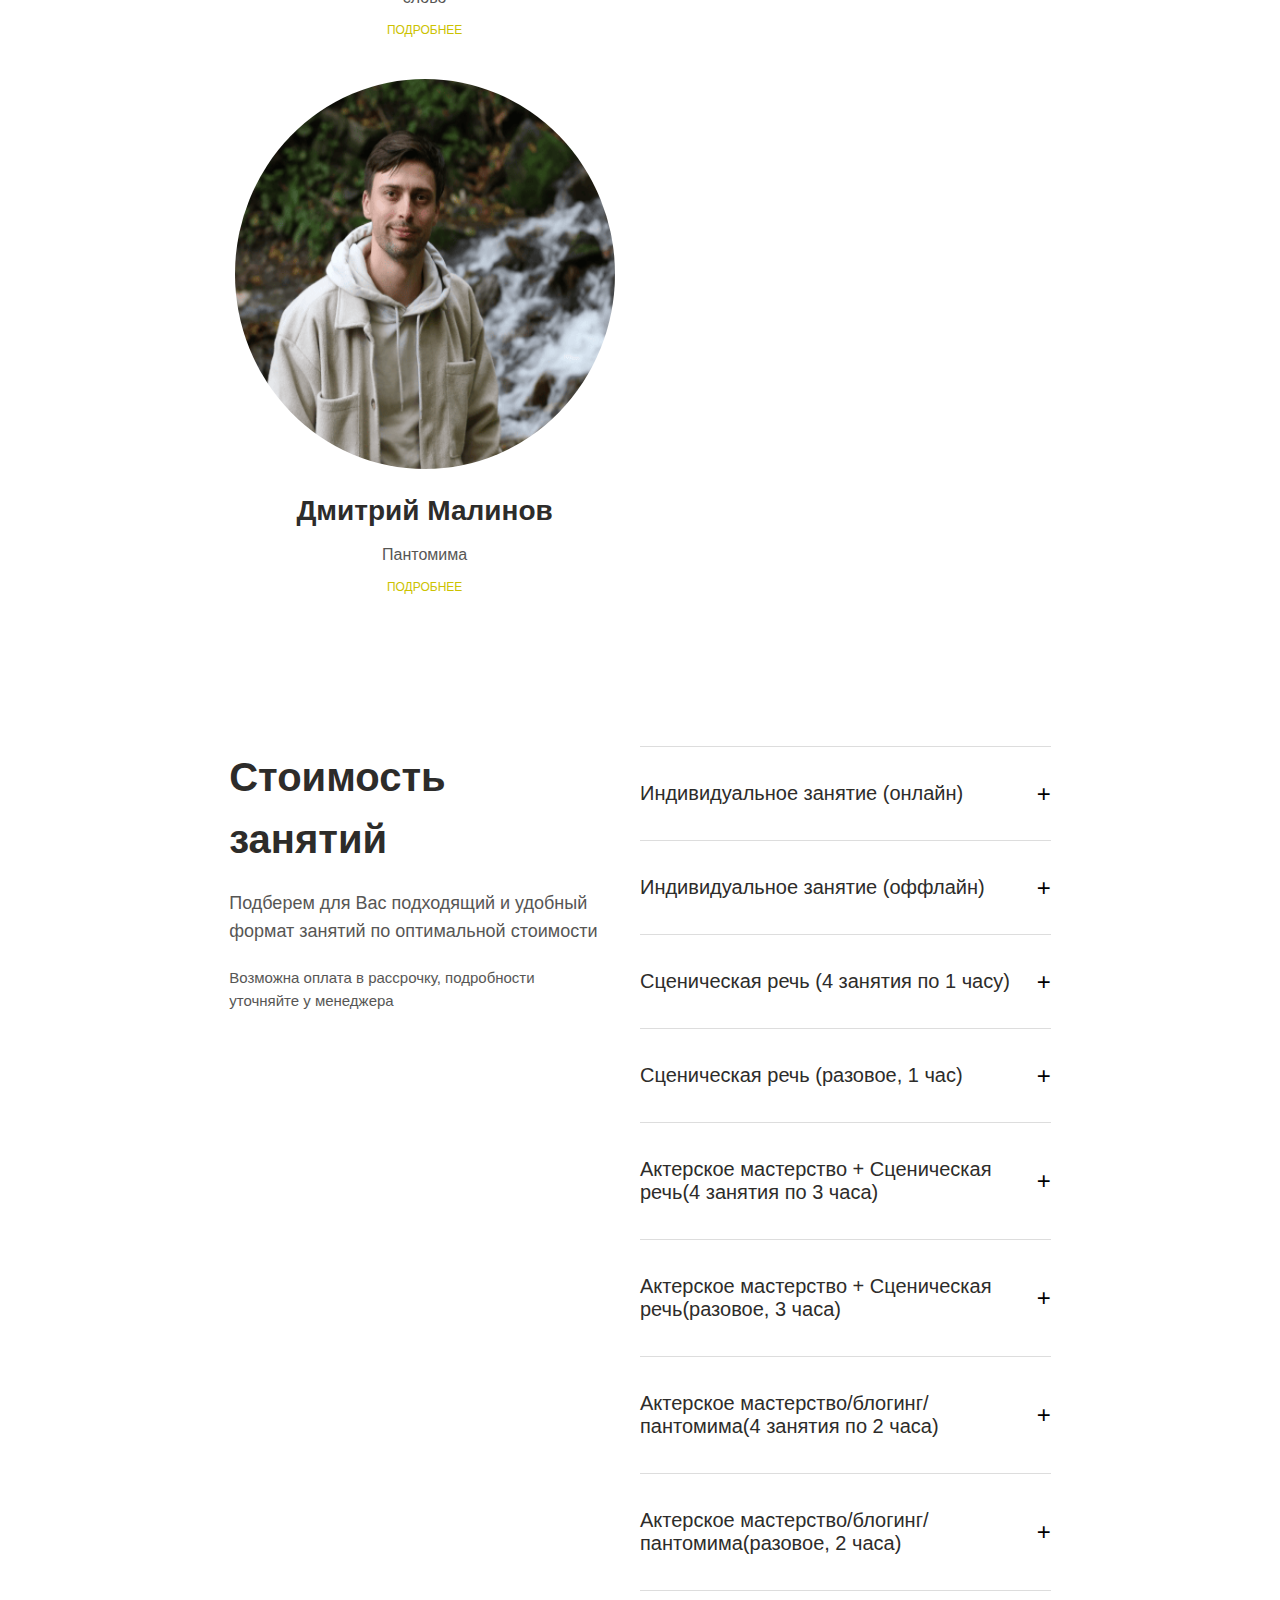
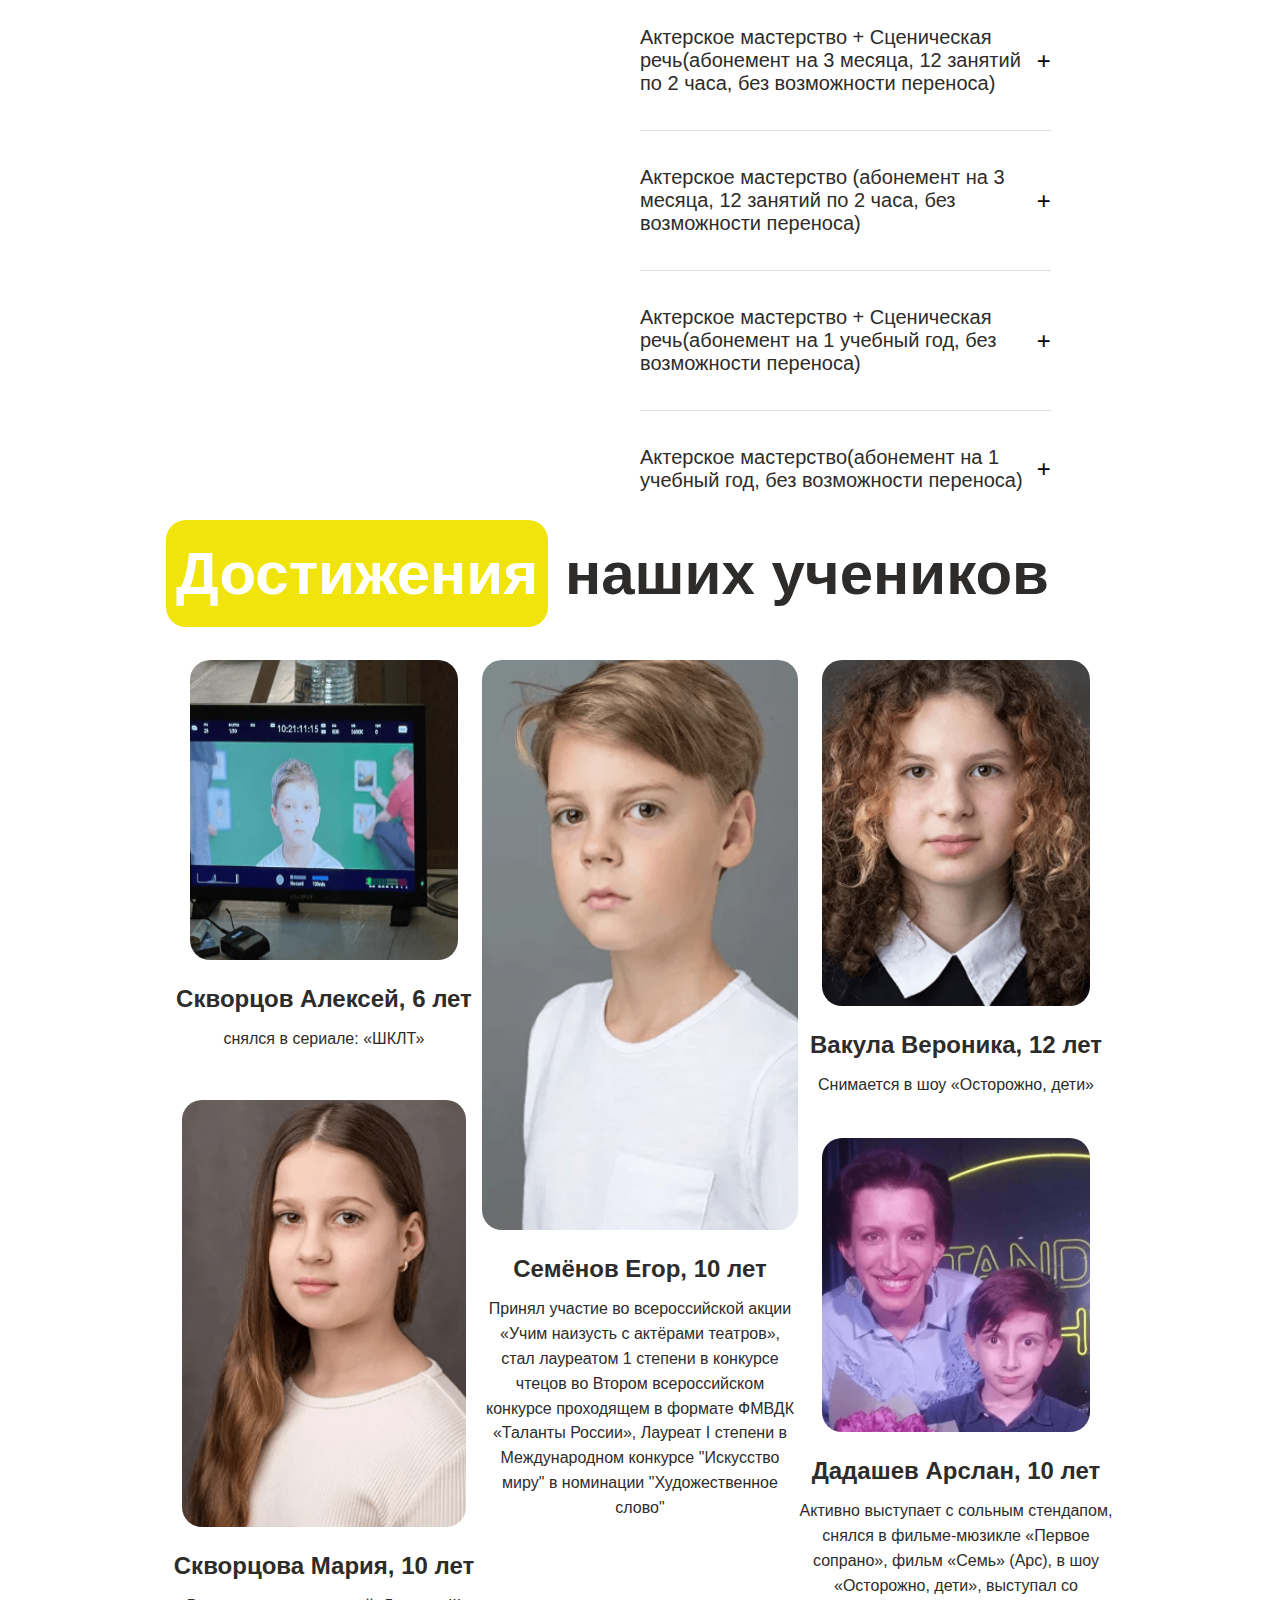
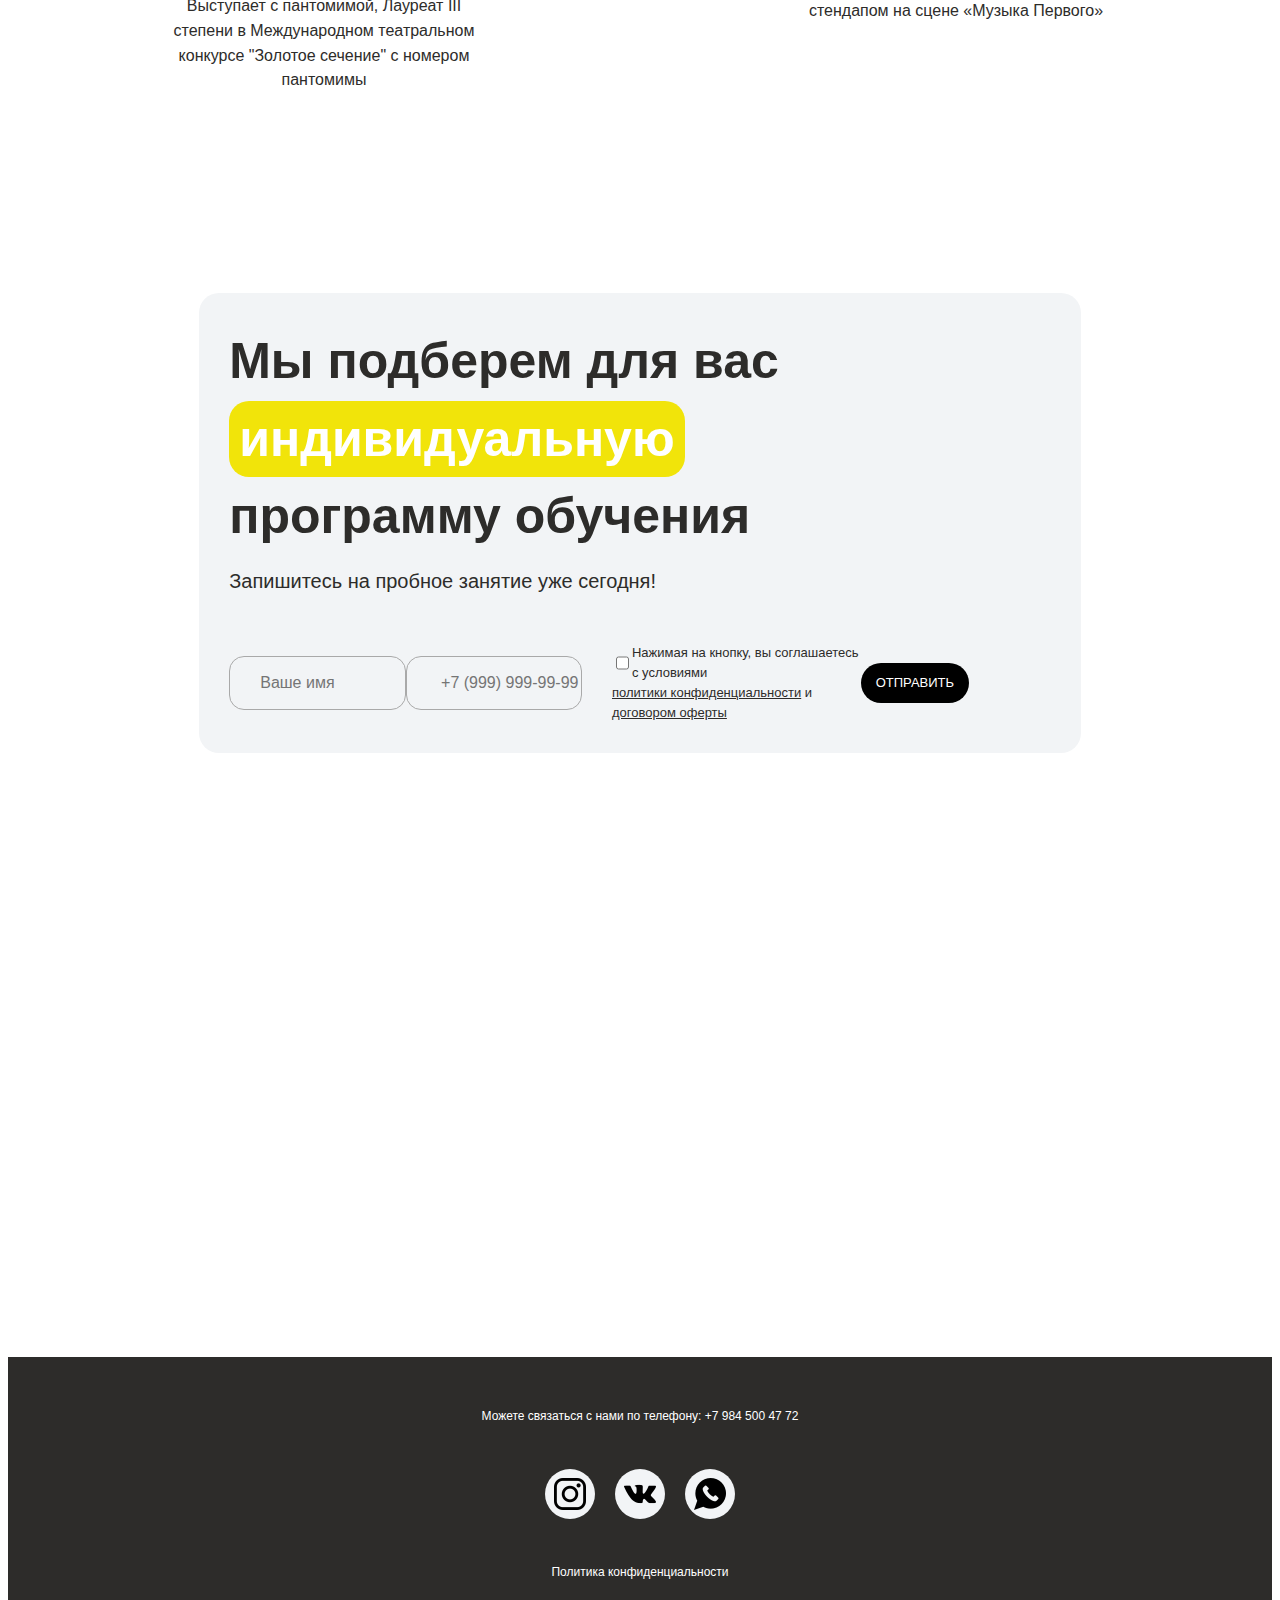
==== commit 76136fee: "Add files via upload" ====
--- a/index.html
+++ b/index.html
@@ -8,7 +8,6 @@
     <title>Школа актерского мастерства Елены Борщевой</title>
   </head>
   <body>
-    <div style="border: 1px solid red;">
     <header class="header">
       <div class="header__info">
         <button class="header__info-logo"></button>
@@ -394,7 +393,42 @@
           </li>
         </ul>
       </div>
-      
+      <div class="image-carousel">
+        <div class="carousel-wrapper">
+          <img
+            src="images/carousel-image-1.png"
+            alt="Image 1"
+            class="carousel-image"
+          />
+          <img
+            src="images/carousel-image-2.png"
+            alt="Image 2"
+            class="carousel-image"
+          />
+          <img
+            src="images/carousel-image-3.png"
+            alt="Image 3"
+            class="carousel-image"
+          />
+          <img
+            src="images/carousel-image-4.png"
+            alt="Image 4"
+            class="carousel-image"
+          />
+          <img
+            src="images/carousel-image-5.png"
+            alt="Image 5"
+            class="carousel-image"
+          />
+        </div>
+        <div class="carousel-dots">
+          <span class="dot active"></span>
+          <span class="dot"></span>
+          <span class="dot"></span>
+          <span class="dot"></span>
+          <span class="dot"></span>
+        </div>
+      </div>
     </div>
     <div class="motivation">
       <h2 class="motivation__title">
@@ -835,7 +869,7 @@
     <div class="footer">
       <div class="footer__container">
         <p class="footer__text">
-          Можете связаться с нами по телефону: +7 984 500 47 72
+          Можете связаться с нами по телефону: <span style="color: white;"></span>+7 984 500 47 72
         </p>
         <div class="footer__socialMedias">
           <button class="footer__socMedia" id="button1">
@@ -859,7 +893,6 @@
         <a class="footer__text" href="">Разработка сайта</a>
       </div>
     </div>
-  </div>
     <script src="index.js"></script>
   </body>
 </html>
--- a/style.css
+++ b/style.css
@@ -1,4 +1,5 @@
 div,
+html,
 span,
 h1,
 h2,
@@ -76,7 +77,7 @@
   margin-top: 50px;
   justify-content: space-between;
   align-items: center;
-  width: 110%;
+  width: 100%;
 }
 .header__content-img {
   width: 450px;
@@ -1291,6 +1292,7 @@
     border-color: transparent;
     border-style: solid;
     text-align: left;
+    margin-left: 20px;
   }
 
   .discipline-card .card-number {
@@ -1371,7 +1373,7 @@
     display: none;
   }
   .header__content {
-
+    margin: 0;
     width: 100%;
   }
   .header__content-img {
@@ -1387,7 +1389,11 @@
   .header__content-info-button{
     margin: 0;
   }
-
+  .mission{
+    margin: 0;
+    margin: auto;
+    margin-top: 80px;
+  }
   .mission__title {
     font-size: 35px;
   }
@@ -1451,11 +1457,13 @@
     font-size: 35px;
     width: 60%;
   }
+  .reasons__title-span{
+    padding: 10px;
+  }
   .reasons__cards-container {
     display: flex;
   }
   .reasons-grid {
-
     margin: auto;
  
 
@@ -1894,6 +1902,7 @@
   }
   .form {
     width: 80%;
+    height: 450px;
     margin: auto;
     margin-top: 100px;
     padding: 30px;
@@ -1951,6 +1960,65 @@
     width: 115%;
     margin-bottom: 20px;
   }
+  .footer {
+    background: #2d2c2a;
+    width: 100%;
+    height: 400px;
+    padding-top: 50px;
+  }
+  .footer__container {
+    width: 40%;
+    margin: auto;
+    height: 90%;
+    display: flex;
+    flex-direction: column;
+    justify-content: space-between;
+    align-items: center;
+  }
+  .footer__text {
+    color: #ffffff;
+    font-size: 8px;
+    font-family: "Evolventa", Arial, sans-serif;
+    line-height: 1.55;
+    font-weight: 00;
+    background-position: center center;
+    border-color: transparent;
+    border-style: solid;
+    text-align: center;
+  }
+  a {
+    text-decoration: none;
+  }
+  .footer__socialMedias {
+    width: 50%;
+    display: flex;
+    justify-content: center;
+    align-items: center;
+    gap: 20px;
+  }
+  .footer__socMedia {
+    width: 50px;
+    height: 50px;
+    border: none;
+    background: none;
+    border-radius: 50%;
+    background: #f2f4f6;
+  }
+  #button1 {
+    display: flex;
+    align-items: center;
+    justify-content: center;
+  }
+  #button2 {
+    display: flex;
+    align-items: center;
+    justify-content: center;
+  }
+  #button3 {
+    display: flex;
+    align-items: center;
+    justify-content: center;
+  }
 
 
 
